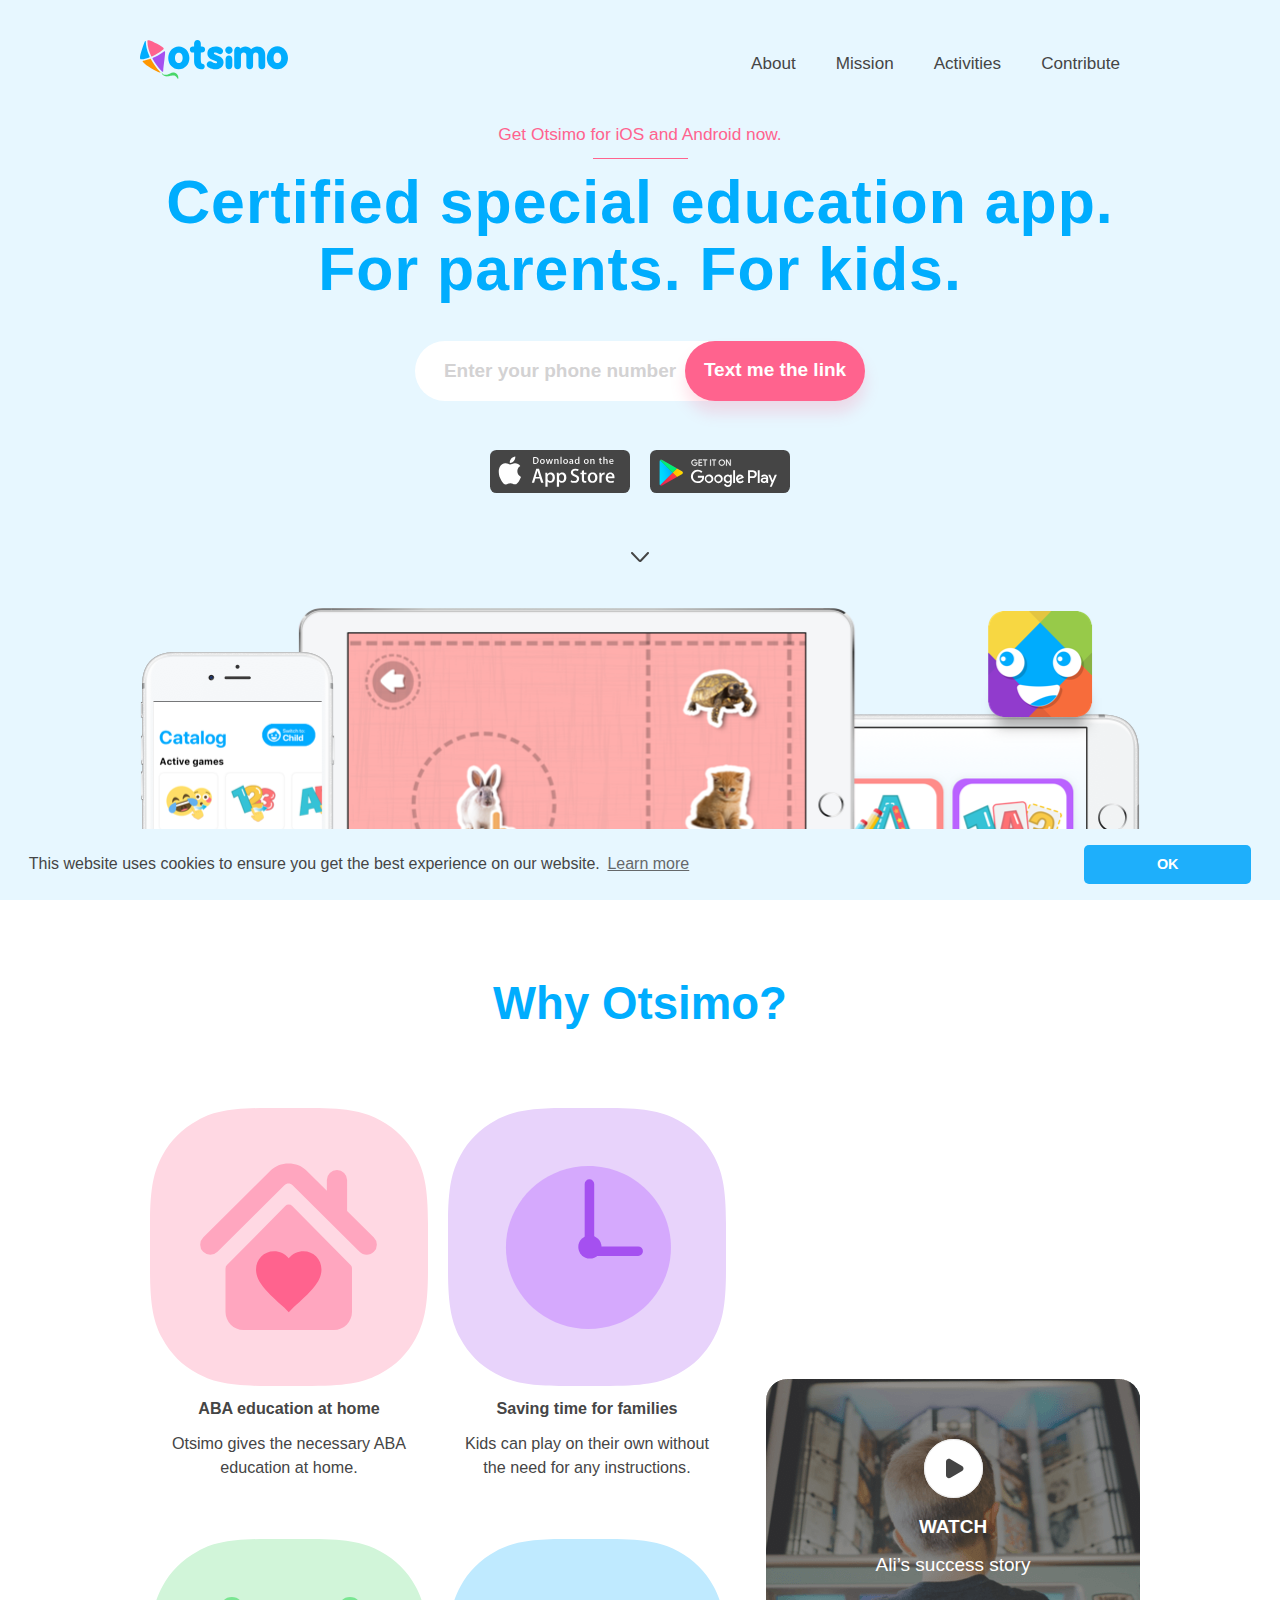
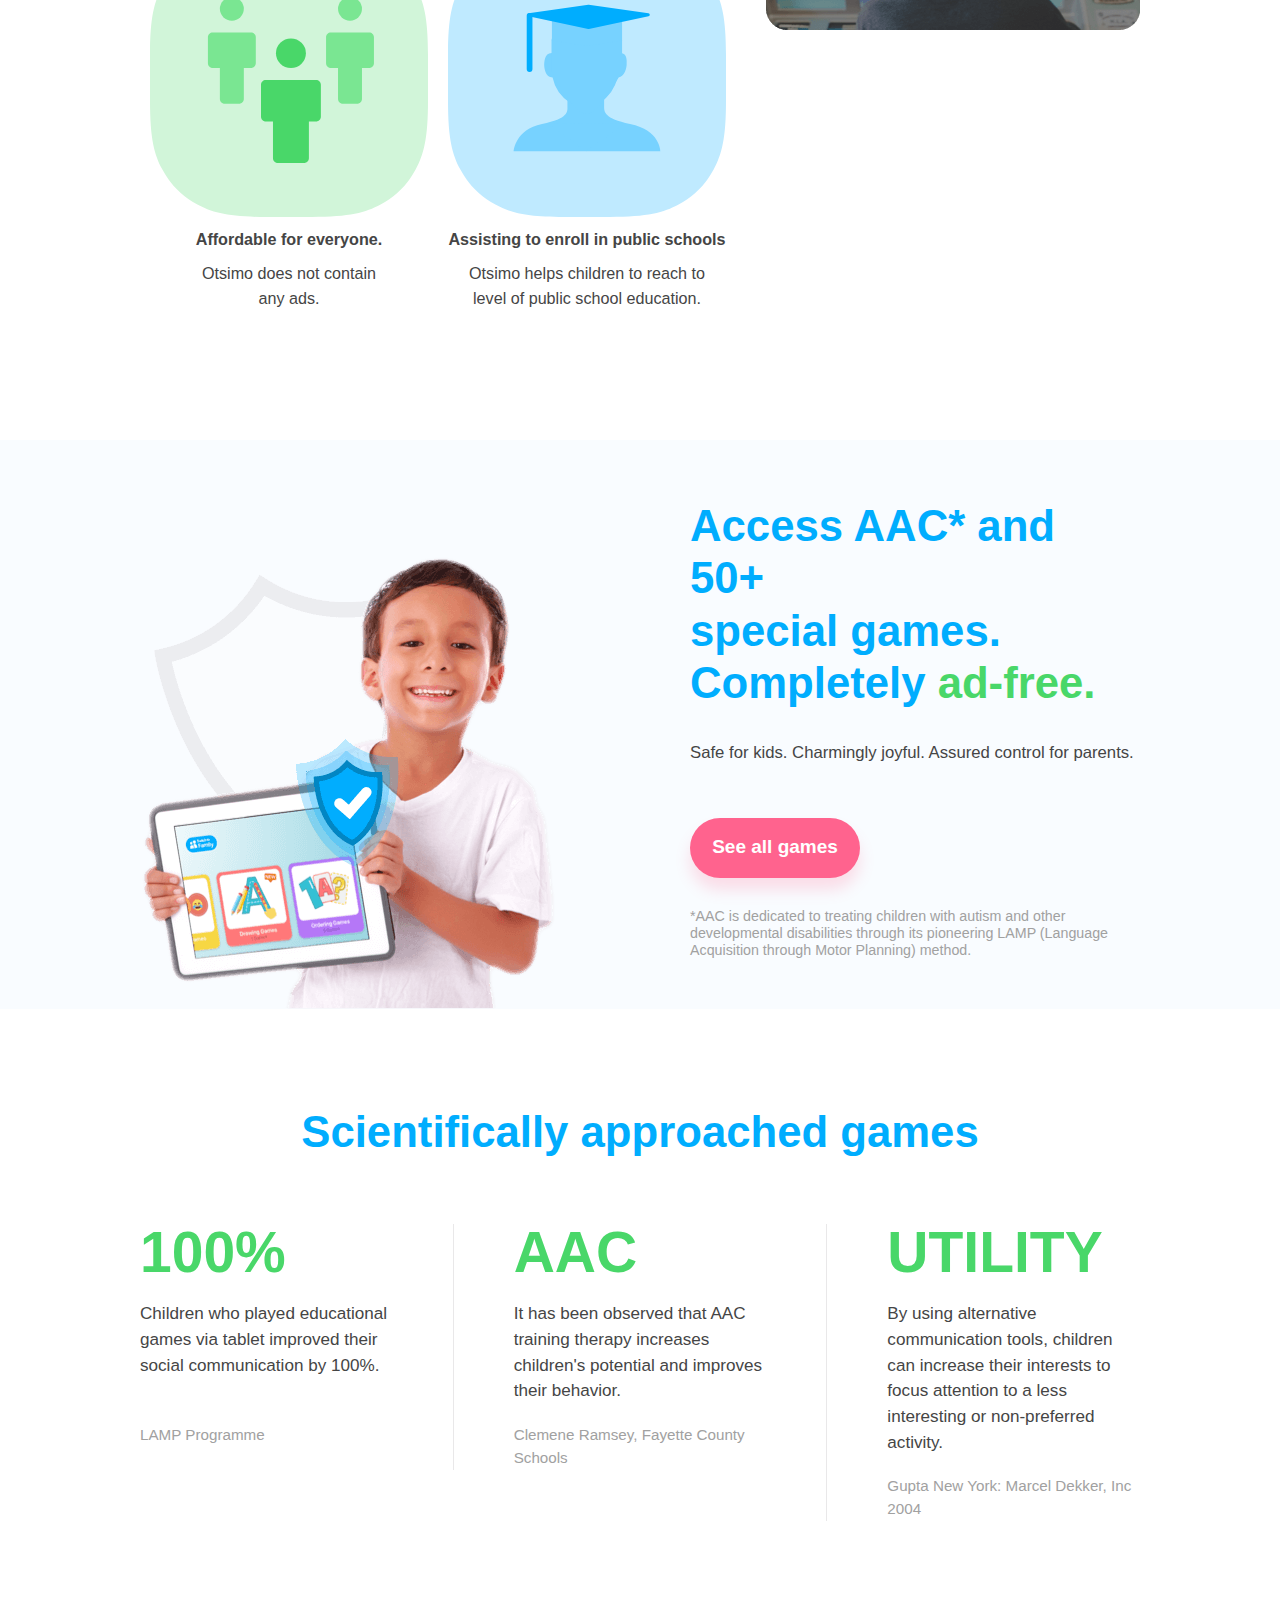
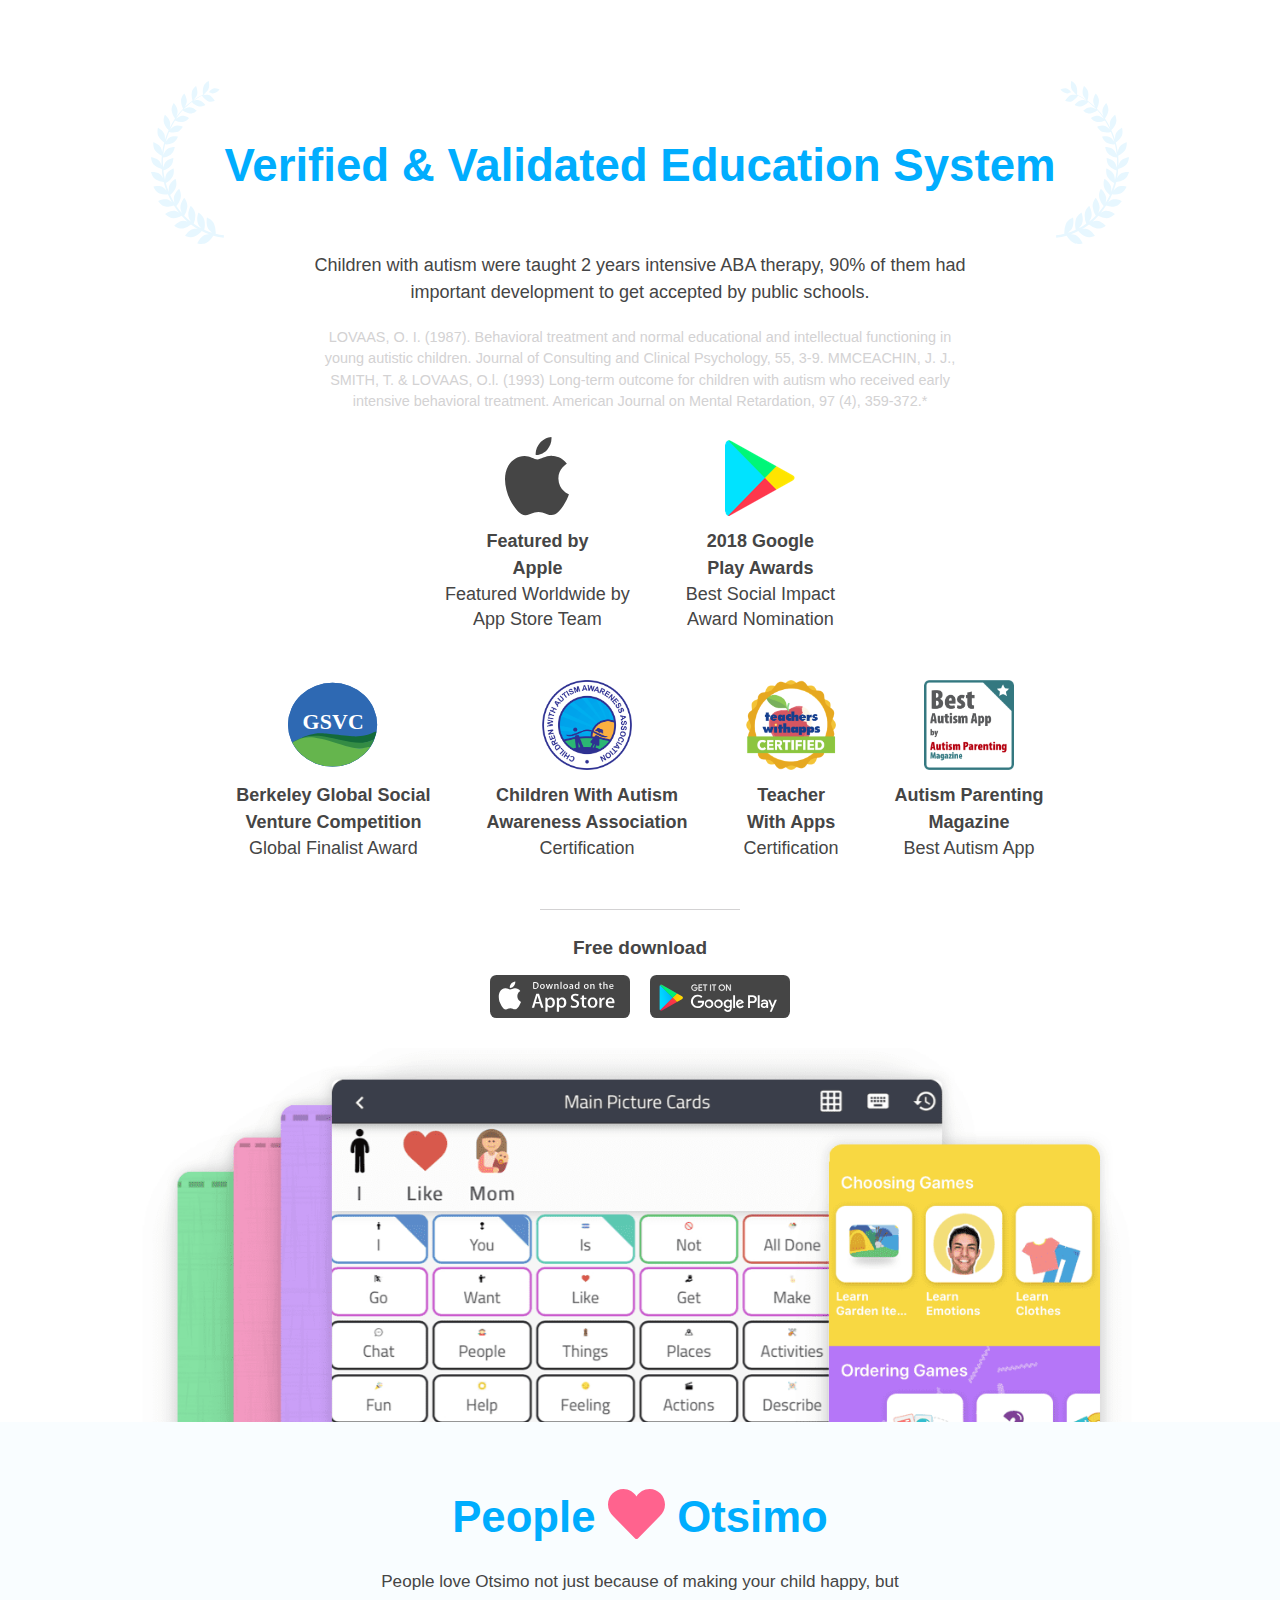
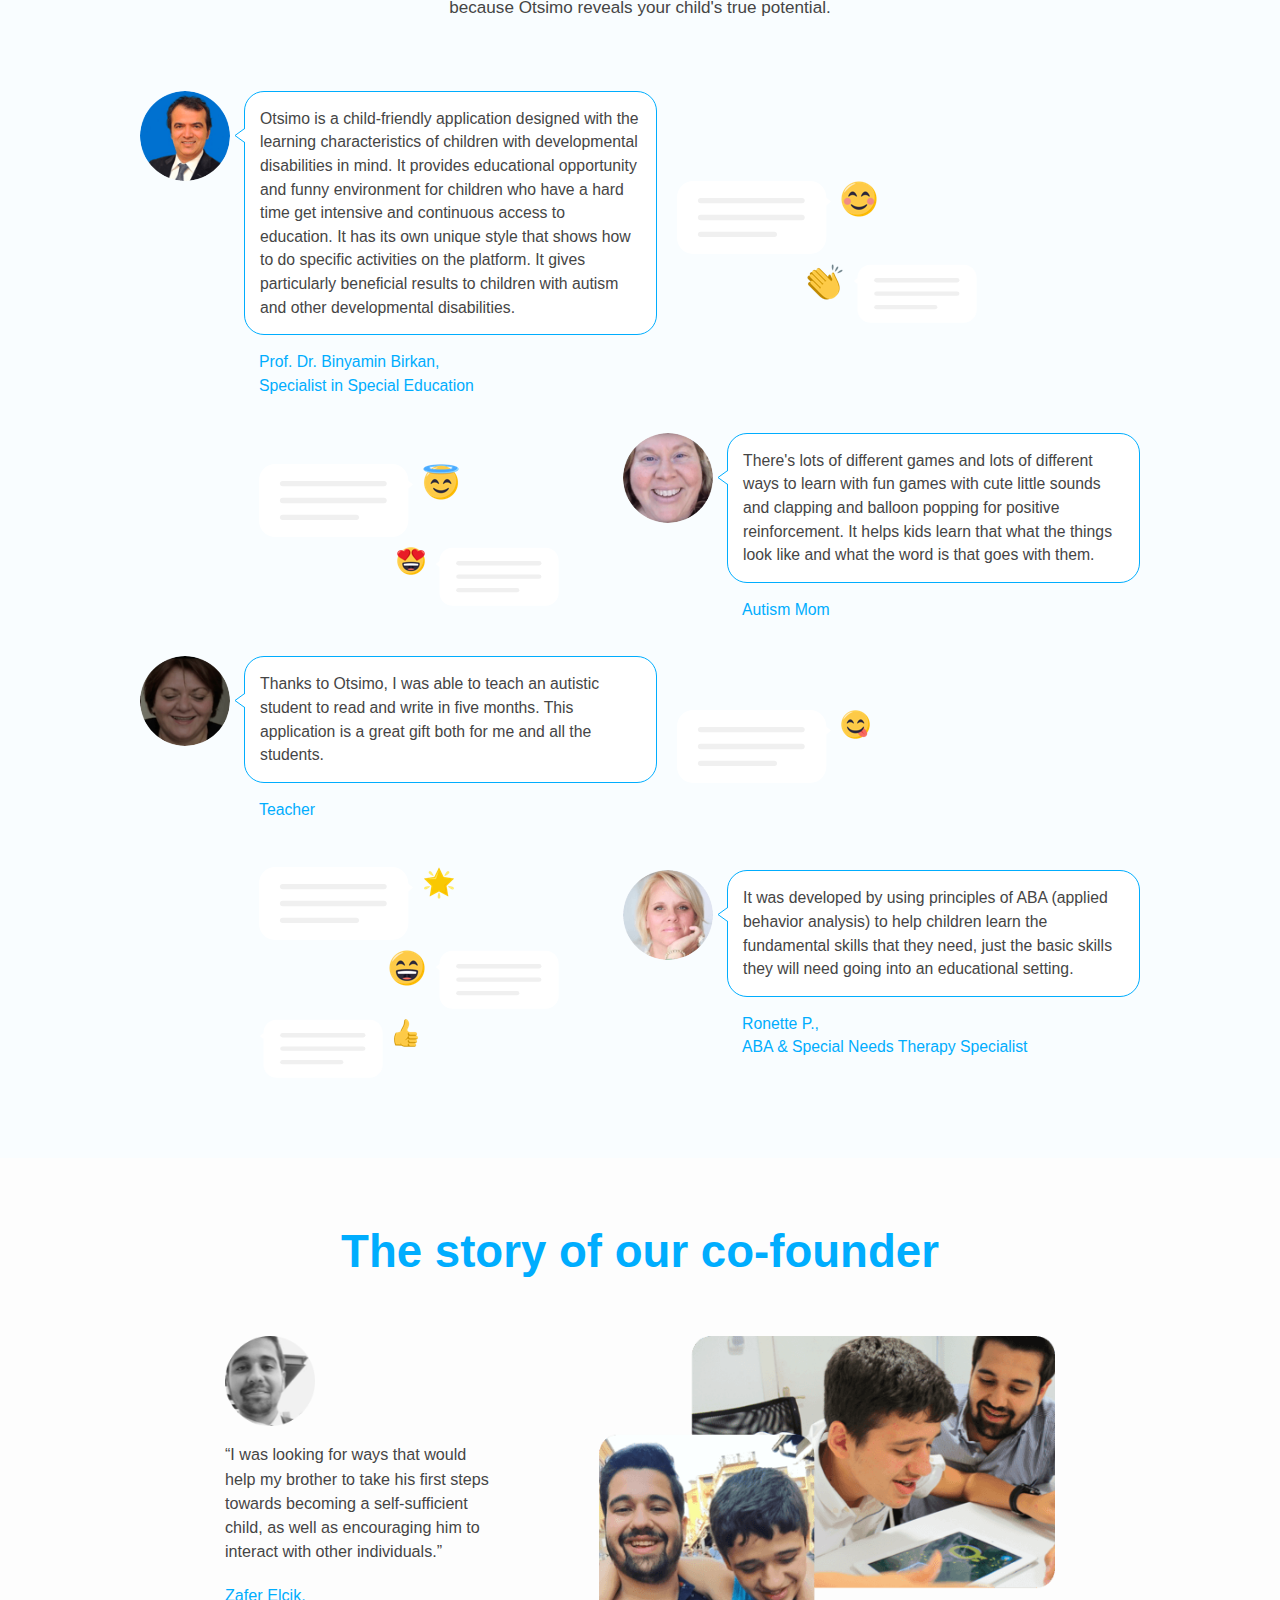
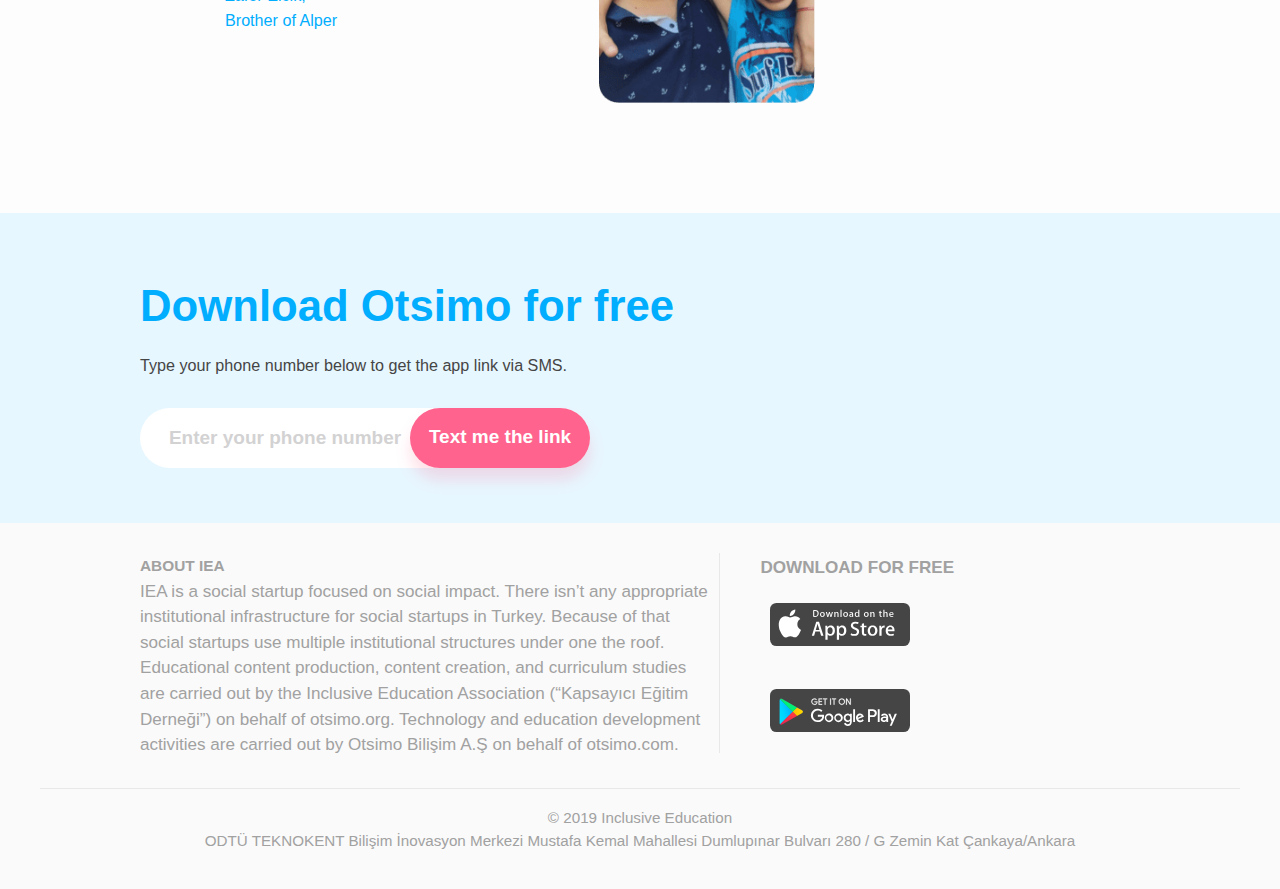
==== index.html @ ecb210d3 "change download links" ====
<!DOCTYPE html>
<!-- saved from url=(0022)https://otsimo.com/en/ -->
<html class="gr__otsimo_com" lang="en" data-react-helmet="lang"><head><meta http-equiv="Content-Type" content="text/html; charset=UTF-8"><meta http-equiv="x-ua-compatible" content="ie=edge"><meta name="viewport" content="width=device-width, initial-scale=1, shrink-to-fit=no"><meta name="generator" content="Gatsby 2.0.76"><title>Otsimo | Special Education for Special Children | Autism, Down Syndrome …</title><link rel="sitemap" type="application/xml" href="https://otsimo.com/sitemap.xml"><script async="" src="./index_files/gtm.js"></script><script async="" src="./index_files/js"></script><script type="text/javascript">window.dataLayer = window.dataLayer || [];
function gtag(){dataLayer.push(arguments);}
gtag('js', new Date());
gtag('config', 'UA-66421320-1', {'optimize_id': 'GTM-T4PM537'});</script><script>(function(w,d,s,l,i){w[l]=w[l]||[];w[l].push({'gtm.start':
new Date().getTime(),event:'gtm.js'});var f=d.getElementsByTagName(s)[0],
j=d.createElement(s),dl=l!='dataLayer'?'&l='+l:'';j.async=true;j.src=
'https://www.googletagmanager.com/gtm.js?id='+i+dl;f.parentNode.insertBefore(j,f);
})(window,document,'script','dataLayer', 'GTM-52FF5DT');</script><link as="script" rel="preload" href="./index_files/component---node-modules-gatsby-plugin-offline-app-shell-js-e48c2b9edb2cb3af78b3.js"><link as="script" rel="preload" href="./index_files/app-fd571852e02dc49880f3.js"><link as="script" rel="preload" href="./index_files/webpack-runtime-3aab2c42b3090048e0fe.js"><link as="fetch" rel="preload" href="https://otsimo.com/static/d/520/path---offline-plugin-app-shell-fallback-a-30-c5a-NZuapzHg3X9TaN1iIixfv1W23E.json" crossorigin="use-credentials"><script src="./index_files/f.txt"></script><style id="nprogress-styles">
    #nprogress {
     pointer-events: none;
    }
    #nprogress .bar {
      background: tomato;
      position: fixed;
      z-index: 1031;
      top: 0;
      left: 0;
      width: 100%;
      height: 2px;
    }
    #nprogress .peg {
      display: block;
      position: absolute;
      right: 0px;
      width: 100px;
      height: 100%;
      box-shadow: 0 0 10px tomato, 0 0 5px tomato;
      opacity: 1.0;
      -webkit-transform: rotate(3deg) translate(0px, -4px);
      -ms-transform: rotate(3deg) translate(0px, -4px);
      transform: rotate(3deg) translate(0px, -4px);
    }
    #nprogress .spinner {
      display: block;
      position: fixed;
      z-index: 1031;
      top: 15px;
      right: 15px;
    }
    #nprogress .spinner-icon {
      width: 18px;
      height: 18px;
      box-sizing: border-box;
      border: solid 2px transparent;
      border-top-color: tomato;
      border-left-color: tomato;
      border-radius: 50%;
      -webkit-animation: nprogress-spinner 400ms linear infinite;
      animation: nprogress-spinner 400ms linear infinite;
    }
    .nprogress-custom-parent {
      overflow: hidden;
      position: relative;
    }
    .nprogress-custom-parent #nprogress .spinner,
    .nprogress-custom-parent #nprogress .bar {
      position: absolute;
    }
    @-webkit-keyframes nprogress-spinner {
      0% {
        -webkit-transform: rotate(0deg);
      }
      100% {
        -webkit-transform: rotate(360deg);
      }
    }
    @keyframes nprogress-spinner {
      0% {
        transform: rotate(0deg);
      }
      100% {
        transform: rotate(360deg);
      }
    }
</style><script charset="utf-8" src="./index_files/pages-manifest-ad63eb105ff0d0a9c4d3.js"></script><script charset="utf-8" src="./index_files/0-706af504fe66ef53efb0.js"></script><script charset="utf-8" src="./index_files/2-79fb68363efd9c1b68ff.js"></script><script charset="utf-8" src="./index_files/3-849cf484fbbb86f5fdde.js"></script><link rel="stylesheet" type="text/css" href="./index_files/1.b5790b30d649d646cce5.css"><script charset="utf-8" src="./index_files/1-b44b96f6737fc3ffb1eb.js"></script><link rel="stylesheet" type="text/css" href="./index_files/component---src-pages-en-index-js.d480844dc3ee32cf1ada.css"><script charset="utf-8" src="./index_files/component---src-pages-en-index-js-d60f40585fed2f86587a.js"></script><style data-jss="" data-meta="t, Unthemed, Static">
.c011 {
  background-color: rgba(231, 247, 255, 0.25);
}
.c012 {
  width: 100%;
  margin: auto;
  display: flex;
  max-width: 1200px;
  flex-direction: column;
}
.c013 {
  margin: 48px 0px;
  display: flex;
  flex-direction: column;
}
.c014 {
  text-align: center;
}
.c014 h2 {
  color: #00adfe;
  font-size: 2.4em;
}
.c014 p {
  font-size: 0.9em;
  margin-top: 16px;
}
.c015 {
  padding-top: 13px;
  -webkit-overflow-scrolling: touch;
}
.c016 {
  display: flex;
  flex-direction: row;
  justify-content: space-evenly;
}
.c017 {
  margin: 35px;
  display: flex;
  max-width: 500px;
  flex-direction: column;
  justify-content: space-between;
}
.c017 Link {
  display: flex;
  flex-direction: column;
}
.c017 h2 {
  font-size: 2rem;
  text-align: start;
  margin-top: 16px;
}
.c018 {
  width: auto;
  height: 215px;
  border-radius: 24px;
}
.c018 img {
  object-fit: cover;
  border-radius: 24px;
}
@media (max-width:1024px) {
  .c014 p {
    margin-top: 12px;
  }
  .c015 {
    width: 100%;
    max-width: none;
    overflow-x: scroll;
    padding-top: 48px;
  }
  .c016 {
    width: 120vw;
    max-width: none;
    padding-top: 0px;
  }
  .c017 {
    width: 30vw;
    margin: unset;
  }
  .c017 h2 {
    font-size: 1.5rem;
  }
  .c018 {
    width: auto;
    height: 188px;
    border-radius: 24px;
  }
  .c018 img {
    object-fit: cover;
    border-radius: 24px;
  }
}
@media (max-width:1000px) {
  .c014 h2 {
    font-size: 1.6em;
  }
}
@media (max-width:500px) {
  .c014 h2 {
    font-size: 1.6em;
  }
  .c014 p {
    margin-top: 13px;
  }
  .c015 {
    width: 100%;
    max-width: none;
    overflow-x: scroll;
    padding-top: 40px;
  }
  .c016 {
    width: 240vw;
    max-width: none;
    padding-top: 0px;
    padding-left: 16px;
    padding-right: 16px;
  }
  .c017 {
    width: 100vw;
    float: left;
    margin: 8px;
  }
  .c017 h2 {
    font-size: 1.5rem;
  }
  .c018 {
    width: auto;
    height: 188px;
    border-radius: 24px;
  }
  .c018 img {
    object-fit: cover;
    border-radius: 24px;
  }
}
</style><link rel="canonical" href="https://otsimo.com/en/" data-react-helmet="true"><link rel="alternate" href="https://otsimo.com/en/" hreflang="en" data-react-helmet="true"><link rel="alternate" href="https://otsimo.com/tr/" hreflang="tr" data-react-helmet="true"><link rel="manifest" href="https://otsimo.com/manifest.json" data-react-helmet="true"><link rel="icon" type="image/png" sizes="32x32" href="https://otsimo.com/favicon-32x32.png" data-react-helmet="true"><link rel="icon" type="image/png" sizes="32x32" href="https://otsimo.com/favicon-32x32.png" data-react-helmet="true"><link rel="icon" type="image/png" sizes="192x192" href="https://otsimo.com/android-chrome-192x192.png" data-react-helmet="true"><link rel="apple-touch-icon" sizes="180x180" href="https://otsimo.com/apple-touch-icon.png" data-react-helmet="true"><link rel="mask-icon" href="https://otsimo.com/safari-pinned-tab.svg" color="#00ADFE" data-react-helmet="true"><link rel="stylesheet" type="text/css" href="./index_files/cookieconsent.min.css" data-react-helmet="true"><meta name="description" content="Otsimo is a special education application for children with autism, down syndrome and other developmental disabilities" data-react-helmet="true"><meta property="og:locale" content="en_US" data-react-helmet="true"><meta property="og:type" content="website" data-react-helmet="true"><meta property="og:title" content="Otsimo | Special Education for Special Children | Autism, Down Syndrome …" data-react-helmet="true"><meta property="og:description" content="Otsimo is a special education application for children with autism, down syndrome and other developmental disabilities" data-react-helmet="true"><meta property="og:url" content="https://otsimo.com/en/" data-react-helmet="true"><meta property="og:site_name" content="Otsimo" data-react-helmet="true"><meta name="twitter:card" content="summary" data-react-helmet="true"><meta name="twitter:description" content="Otsimo is a special education application for children with autism, down syndrome and other developmental disabilities" data-react-helmet="true"><meta name="twitter:title" content="Otsimo | Special Education for Special Children | Autism, Down Syndrome …" data-react-helmet="true"><meta name="twitter:site" content="@Otsimo" data-react-helmet="true"><meta name="twitter:creator" content="@Otsimo" data-react-helmet="true"><meta name="theme-color" content="#E7F7FF" data-react-helmet="true"><meta name="mobile-web-app-capable" content="yes" data-react-helmet="true"><meta property="fb:app_id" content="1052187471472479" data-react-helmet="true"><meta name="msapplication-TileImage" content="/mstile-150x150.png" data-react-helmet="true"><script type="application/ld+json" data-react-helmet="true">{"@context":"https://schema.org","@type":"Organization","url":"https://otsimo.com/","sameAs":["https://facebook.com/Otsimo","https://twitter.com/Otsimo","https://www.instagram.com/otsimoapp/","https://facebook.com/OtsimoTR","https://twitter.com/Otsimo","https://www.instagram.com/otsimotr/","https://youtube.com/c/Otsimo","https://www.linkedin.com/company/otsimo/"],"@id":"https://otsimo.com/#organization","name":"Otsimo","logo":"https://imgs.otsimo.com/mail/otsimologo.png"}</script><script src="./index_files/cookieconsent.min.js" data-react-helmet="true"></script><script type="text/javascript" data-react-helmet="true">window.addEventListener("load",function(){window.cookieconsent.initialise({"palette":{"popup":{"background":"#e7f7ff","text":"#454545"},"button":{"background":"#1eaffb","text":"#ffffff"}},"theme":"classic","content":{"dismiss":"OK","href":"https://otsimo.com/en/legal/privacy/"},"law":{"regionalLaw":false}})});</script><link rel="prefetch" href="https://otsimo.com/static/d/296/path---en-games-8-c-4-def-H5u5tACDQu661TKLgdfq9GyWkU.json"><link rel="prefetch" href="./index_files/component---src-pages-en-games-index-js.3450ac8d5358ede0b039.css"><link rel="prefetch" href="./index_files/component---src-pages-en-games-index-js-1ccdbc58fd71269f6cc1.js"><link rel="prefetch" href="https://otsimo.com/static/d/170/path---en-blog-10-b-86f-HiC92eq7mITDt7JKMMVmt9yksU.json"><link rel="prefetch" href="https://otsimo.com/component---src-templates-blog-blog-js.78cfcb9483892b98ad3d.css"><link rel="prefetch" href="https://otsimo.com/component---src-templates-blog-blog-js-143fab1b88647b690c8b.js"><link rel="prefetch" href="https://otsimo.com/static/d/35/path---en-redirect-ios-474-096-NZuapzHg3X9TaN1iIixfv1W23E.json"><link rel="prefetch" href="https://otsimo.com/component---src-pages-en-redirect-ios-js-9aca6a186913bcf4ea60.js"><link rel="prefetch" href="https://otsimo.com/static/d/394/path---en-about-us-77-c-780-XeXYqU1zR7Sc19STMIFsKXXYM0.json"><link rel="prefetch" href="./index_files/component---src-pages-en-about-us-index-js.d653af7684117c3d72f9.css"><link rel="prefetch" href="./index_files/component---src-pages-en-about-us-index-js-6ec1cfde56b03ce0ddb1.js"><link rel="prefetch" href="https://otsimo.com/static/d/760/path---en-premium-36-c-bd4-NZuapzHg3X9TaN1iIixfv1W23E.json"><link rel="prefetch" href="./index_files/component---src-pages-en-premium-index-js-283b5adfd294d9508b84.js"><link rel="prefetch" href="https://otsimo.com/static/d/886/path---en-school-6-a-2-edb-NZuapzHg3X9TaN1iIixfv1W23E.json"><link rel="prefetch" href="./index_files/component---src-pages-en-school-index-tsx.d653af7684117c3d72f9.css"><link rel="prefetch" href="./index_files/component---src-pages-en-school-index-tsx-81ea1164589c31d240f2.js"><link rel="prefetch" href="https://otsimo.com/static/d/689/path---en-310-dec-OY2GVxvCbJd17jFaLFtvcEk7OE.json"><link rel="prefetch" href="./index_files/component---src-pages-en-index-js.d480844dc3ee32cf1ada.css"><link rel="prefetch" href="./index_files/component---src-pages-en-index-js-d60f40585fed2f86587a.js"><link rel="prefetch" href="https://otsimo.com/static/d/472/path---en-redirect-android-3-ec-bc5-NZuapzHg3X9TaN1iIixfv1W23E.json"><link rel="prefetch" href="./index_files/component---src-pages-en-redirect-android-js-b60f495615e16f611bec.js"><style type="text/css">
:root #header + #content > #left > #rlblock_left
{ display: none !important; }</style><style></style><link rel="stylesheet" type="text/css" href="./index_files/7.70c89d2c772a0ea1ea62.css"><script charset="utf-8" src="./index_files/7-df174cd744e397960015.js"></script><script charset="utf-8" src="./index_files/component---src-pages-en-premium-index-js-283b5adfd294d9508b84.js"></script><link rel="prefetch" href="https://otsimo.com/static/d/533/path---en-must-read-books-special-education-teachers-0-cd-9cb-69FzED6379hzYEgO2GMxtWKcEis.json"><link rel="prefetch" href="./index_files/component---src-templates-blog-post-js.c7de97adc73c7f1a895d.css"><link rel="prefetch" href="./index_files/component---src-templates-blog-post-js-91e43ac8afd510355cea.js"><link rel="prefetch" href="https://otsimo.com/static/d/442/path---en-teaching-tips-special-education-classrooms-2-e-9-507-iv6jy0PfFjOKdWqEw3uAcqvA8.json"><link rel="prefetch" href="./index_files/component---src-templates-blog-post-js.c7de97adc73c7f1a895d.css"><link rel="prefetch" href="./index_files/component---src-templates-blog-post-js-91e43ac8afd510355cea.js"><link rel="prefetch" href="https://otsimo.com/static/d/33/path---en-screening-down-syndrome-329-ce5-7ikjPTgXK4ZdrrERZAGNQlBQZxQ.json"><link rel="prefetch" href="./index_files/component---src-templates-blog-post-js.c7de97adc73c7f1a895d.css"><link rel="prefetch" href="./index_files/component---src-templates-blog-post-js-91e43ac8afd510355cea.js"><script charset="utf-8" src="./index_files/4-e64d51173c76759e9aaa.js"></script><link rel="stylesheet" type="text/css" href="./index_files/component---src-templates-blog-post-js.c7de97adc73c7f1a895d.css"><script charset="utf-8" src="./index_files/component---src-templates-blog-post-js-91e43ac8afd510355cea.js"></script><link rel="stylesheet" type="text/css" href="./index_files/component---src-pages-en-about-us-index-js.d653af7684117c3d72f9.css"><script charset="utf-8" src="./index_files/component---src-pages-en-about-us-index-js-6ec1cfde56b03ce0ddb1.js"></script><link rel="prefetch" href="https://otsimo.com/static/d/787/path---en-legal-privacy-0-c-8-916-XB7thyriB6sywHF8mXj75F1oA.json"><link rel="prefetch" href="./index_files/component---src-templates-legal-legal-js.e34123da9abb58119672.css"><link rel="prefetch" href="./index_files/component---src-templates-legal-legal-js-46f07f06bda999b00eb9.js"><link rel="stylesheet" type="text/css" href="./index_files/component---src-templates-legal-legal-js.e34123da9abb58119672.css"><script charset="utf-8" src="./index_files/component---src-templates-legal-legal-js-46f07f06bda999b00eb9.js"></script><link rel="stylesheet" type="text/css" href="./index_files/5.07da3cfa2df9166f0aa4.css"><script charset="utf-8" src="./index_files/5-6f45ca56fbb1724eeae7.js"></script><script charset="utf-8" src="./index_files/component---src-pages-en-redirect-android-js-b60f495615e16f611bec.js"></script><link rel="stylesheet" type="text/css" href="./index_files/6.a7d9edc22c8626d2c1e7.css"><script charset="utf-8" src="./index_files/6-1707f01102ca060d58d7.js"></script><link rel="stylesheet" type="text/css" href="./index_files/component---src-pages-en-games-index-js.3450ac8d5358ede0b039.css"><script charset="utf-8" src="./index_files/component---src-pages-en-games-index-js-1ccdbc58fd71269f6cc1.js"></script><link rel="stylesheet" type="text/css" href="./index_files/component---src-pages-en-school-index-tsx.d653af7684117c3d72f9.css"><script charset="utf-8" src="./index_files/component---src-pages-en-school-index-tsx-81ea1164589c31d240f2.js"></script></head><body data-gr-c-s-loaded="true"><div role="dialog" aria-live="polite" aria-label="cookieconsent" aria-describedby="cookieconsent:desc" class="cc-window cc-banner cc-type-info cc-theme-classic cc-bottom cc-color-override--1848179019 cc-invisible" style="display: none;"><!--googleoff: all--><span id="cookieconsent:desc" class="cc-message">This website uses cookies to ensure you get the best experience on our website. <a aria-label="learn more about cookies" role="button" tabindex="0" class="cc-link" href="https://otsimo.com/en/legal/privacy/" rel="noopener noreferrer nofollow" target="_blank">Learn more</a></span><div class="cc-compliance"><a aria-label="dismiss cookie message" role="button" tabindex="0" class="cc-btn cc-dismiss">OK</a></div><!--googleon: all--></div><noscript><iframe
  src="https://www.googletagmanager.com/ns.html?id=GTM-52FF5DT"
  height="0"
  width="0"
  style="display: none; visibility: hidden"
></iframe></noscript><script type="text/javascript">/* <![CDATA[ */
var google_conversion_id = 871939585;
var google_custom_params = window.google_tag_params;
var google_remarketing_only = true;
/* ]]> */</script><script type="text/javascript" src="./index_files/f(1).txt"></script><noscript><div style="display:inline;">
    <img height="1" width="1" style="border-style:none;" alt="" src="//googleads.g.doubleclick.net/pagead/viewthroughconversion/871939585/?guid=ON&amp;script=0"/>
    </div></noscript><div id="___gatsby"><div style="outline:none" tabindex="-1" role="group"><div><div id="homePage"><div><div class="Landing" id="homeLanding"><div class="LandingCarrier"><div class="LandingInner">
        <div class="header" id="header">
            <a aria-current="page" id="logo" class="" href="https://otsimo.com/en/">
                <img class="logoImage" width="148" height="39" alt="logo" src="./index_files/logo-a2019223ff88822d780208d8709b0a50.svg">
            </a>
            <div class="menuButton">
                <img width="12" height="10" alt="menu" src="[data-uri]"> 
                <strong>MENU</strong>
            </div>
            <div class="menuCarrier">
                <div class="menu">
                    <img alt="close" src="[data-uri]">
                    <a href="./about" data-url=/about>
                        <li>About</li>
                    </a>
                    <a href="./mission" data-url=/mission>
                        <li>Mission</li>
                    </a>
                    <a href="./activities" data-url=/activities>
                        <li>Activities</li>
                    </a>
                    <a href="./donation" data-url=/donation>
                        <li>Contribute</li>
                    </a>
                </div>
                <div class="menuExtra">

                </div>
            </div>
        </div>
        <div>
            <div class="subText">Get Otsimo for iOS and Android now.</div><div class="purpleHr"></div><h1>Certified special education app.<br>For parents. <br class="mobileBreak">For kids.</h1></div><div class="LandingText"><div class="InputCarrier"><div style="width: 30px;"></div><input type="text" placeholder="Enter your phone number"><a id="textMeButton"><div class="Button"><strong>Text me the link</strong></div></a></div></div><div class="downloadIcons"><a id="appstore" href="./ios"><img alt="app store" src="./index_files/as-5b5866f8e603bcb82b6702eab1678b45.svg"></a><a id="playstore" href="./android"><img alt="google play" src="./index_files/gp-7bb4486708f6e20e8a8da878944112a9.svg"></a></div><div class="downDiv"><img alt="down" class="down" src="[data-uri]"></div><div id="theAppCarrier" class="appCarrier"><div class=" gatsby-image-wrapper" style="position: relative; overflow: hidden;"><div style="width: 100%; padding-bottom: 34.1658%;"></div><img src="data:image/svg+xml,%3csvg xmlns=&#39;http://www.w3.org/2000/svg&#39; width=&#39;400&#39; height=&#39;137&#39; viewBox=&#39;0 0 400 137&#39; version=&#39;1&#39;%3e%3cpath d=&#39;M68 2l-2 2 3-1a3131 3131 0 0 1-1-1m289 0l-6 1c-10 0-11 1-10 9l-1 6v23l3 5c2 1-7 1-27 1h-30V27l-1-20a3462 3462 0 0 0 1 125v-5h52a583 583 0 0 0-3-2h-48l-1-3v-4h15c16 0 16 0 19-3l2-2V92c-1-26 1-24-20-24h-16V49h92v36l1 36 1-37V48l-2-1-1-1c3 0 4-3 4-21V6l-2-2c-3-3-4-3-13-3-6 0-10 0-9 1M64 8v10l1-6c0-6 0-7-1-4m19 3l-1 64v62h185V10l-92-1c-83 0-92 0-92 2m261 7c-2 1-1 6 0 8 3 3 10 0 10-5 0-4-7-7-10-3m27 0c1 1 2 3 1 4 0 1-5 2-5 0l1-1v-1c-1-2-2-1-2 0-2 5 5 9 9 6 3-4 0-10-5-10l1 2m-26 0c-2 2-1 5 2 5l3-2-3-4-2 1M38 24l1 1 1-1-1-1-1 1m192 1l-7 3c-2 3-6 13-5 14h6c1-2 3-1 3 1 0 3 3 6 5 4l1-3c0-2 0-2 3-2l4 1c1 1 5 0 6-3v-4l-2-3c0-5-8-9-14-8M98 27c-2 3-2 3 0 4 3 3 7 2 7-2l-1-2-2-1c0-2-2-1-4 1m130 0c-4 1-11 12-8 14h3c1-3 6-1 6 2l1 3 2-1c0-4 0-5 2-4 2 0 4 0 5-2 1-1 2-1 2 1l2 2c1 0 2-4 1-5l-1-4c-2-5-8-8-15-6M1 30c0 2 0 3 1 2v-4c-1-1-1 0-1 2m26-2l2 1 1-1-1-1-2 1m7 0l6 1 5-1-5-1-6 1m42 4l1 1 1-2-1-1-1 2m275 0l1 2c2 4 4 4 8 3l5-2 3-3a83 83 0 0 0-17 0m32 11l2 1 1-1-1-1-2 1M51 47c-2 1-3 5-1 7h19c2-2 1-6-1-7H51m2 2v1l2-1-1-1-1 1M8 51c-1 2 1 4 5 4s4-1 4-2c-1-3-3-4-3-2 0 1-1 2-3 2l-2-1 2-1 2-1c-1-1-4-1-5 1m16-1h-3c-3 0-3 0-3 2s1 2 7 2l6 1c1 2 4 0 4-2s-1-2-5-2l-4-1-1-1-1 1M8 62l6 1 6-1c0-1-2-2-6-2s-6 1-6 2m13 0c0 2 0 2 7 1 8 0 8-2 0-3-4 0-6 1-7 2M1 64c0 1 0 2 1 1v-2c-1-1-1 0-1 1m139 0c-2 2-2 2-4 1-3-3-5-2-5 3 1 3 0 4-2 6-4 5-2 15 3 17h3c-1-1 0-6 1-6v-5c-1-2-2-4-1-5h-2v-1l1-2v-7l2 2 2 2 2-2c2-3 3-3 3 1 1 2 1 2 1-1 0-5-1-6-4-3m88 0c-2 1-2 1-1 4 0 3 0 4-3 7l-4 5-1 4c-3 4 4 7 15 8 9 0 13-3 9-10v-7c2-5 1-11-1-11h-14m3 2c-1 0-2 1-2 4s-1 4-3 6c-2 1-3 4-3 5l-2 4c-3 2 4 4 14 5 4 0 5 0 5-2l2-1 1-1-1-2c-2 0-2-4-1-12l1-6h-11m96 4c-2 1-2 5-2 23 0 27-2 25 24 25 18 0 20 0 22-2l3-2V93c0-27 2-25-25-25-19 0-21 0-22 2m-185 1l-1 2h1v-2m144 9c0 8 0 9 1 8l2-2c0-2 0-2 2-1 1 1 3-1 4-3 0-4 2-7 5-7 4 0 4 0 7 11 3 6 4 11 3 12 0 2 0 2-1 1s-1-1-1 2c0 2 0 2-2-2s-2-4-6-4c-3 0-4 0-4 2-1 3-7 3-7 0h-1l-2 5v4h15c19 0 18 1 18-17 0-19 0-19-20-19h-13v10M39 72c-2 1-3 4-1 4l3 3c0 3 2 4 3 2h10v-4c0-4-1-5-3-5l-3 1h-1v-1h-8m29 0c-2 0-3 1-3 4v7l3-2h2c1 3 3 1 3-4l-1-6-4 1m261 1l-1 16c0 18-1 17 22 17 14 0 17 0 18-2 2-2 3-30 1-32l-20-1c-18 0-19 0-20 2M27 74l1 1v-1l-1-1v1m-10 2h-1l-2-1-2 6c1 2 7 1 8 0 2-2 4-2 4-1l1 1 1-2 2-1c1 0 1-2-1-2-2-1-2-1-1 1h-1l-1-1-1-1h-2l-2-1-2 2m27-1v1l2-1-1-1-1 1m98 2l-1 4-1 5c0 4 0 4-2 4h-2l1 1 1 3 1 4 1-2v-4l1-5c1-5 3-7 3-2 0 2 1 3 4 4 4 1 4 1 4 5l1 5v-5c0-5-2-7-6-7-1 0-2-2-2-5-1-7-3-10-3-5m129 1c0 2 3 7 5 6l-1-2c-2-1-2-3-2-4 1-4-1-4-2 0m9 1c0 3 0 3 1 1v-4c-1-1-1-1-1 3m-150-1v3c1 1 1 1 1-1 0-3 0-4-1-2m221 0h2c1-1 0-1-1-1s-2 0-1 1m-7 1h4c1-1 0-1-2-1s-3 0-2 1m11 6c0 6-1 5-3-1-2-5-6-4-8 2l-1 5v-4l-1-6c0-2 0-2-1 0h-1c0-3-1-2-6 0s-5 2-4 5c1 2 2 3 3 2 1 0 2 1 4 7l2 6h3l4-2 11-2c1 0 2-1 2-3l3-3c4 0 6-6 1-9h-5c-3 2-3 2-3-1v4m29-4c-2 4 2 10 5 9 1-1 0-1-1-2-3-1-4-5-2-8v-1l-2 2m8-2l1 4c2 3 2 3 2 1l-1-4-2-1m-54 5h1v-2l-1 2m-39 1c-1 4-1 5 1 5s2-2 1-5c-1-2-1-2-2 0m61 1l-2 1c-2-1-2-1-2 1s0 2 1 1l2-1c2-1 4-3 2-3l-1 1m-228 2l1 1v-3l-1 2M8 92l4 1c5-1 5-2 0-3-3 0-4 1-4 2m26 0l5 1c5 0 5-2-1-2l-4 1m27-1c-2 1 0 2 4 2l4-1c0-2-5-2-8-1m286 2c-3 3-2 4 2 4l5-1 1-1-2-2-3-1c0-1-1-1-3 1m-60 0l-1 1h1l1-1h-1M8 95l5 1 4-1-4-1-5 1m26 0l7 1 6-1-6-1-7 1m26 0l6 1c3 0 5 0 4-1H60m80 4l1 3h5c4 0 4 0 1-1l-6-2h-1M8 103c0 2 0 2 6 2 4 0 6-1 6-2l-6-1H9c-1-1-1-1-1 1m13 0l2 2c3-1 4-3 1-3-2-1-3 0-3 1m17-1c-3 1-1 3 4 3 3 0 5-1 5-2s-6-2-9-1m-11 1l4 2c3 0 5-1 5-2l-4-1-5 1m209 3c-2 2-2 2-4 1-2-3-4-2-5 2l-2 7c-4 6-3 14 2 16 6 3 16 0 13-3v-6l-2-7-1-3v4l-1 7 1 4 2 2c0 1-4 2-6 1h-1l-1 1c-1 0-1-5 1-6v-4c-1-2-2-4-1-5l-1-1-1-2-1-4c0-4 2-4 4-1 2 2 2 2 3 0l2-2 1-1 1 4v2c1-1 1-7-1-8l-2 2M8 122l1 15h61v-29H8v14m3-10c-2 1-1 20 0 21 2 2 20 1 22 0l1-12v-9l-12-1-11 1m28 2l-2 1h7c0-1-2-2-5-1m6 0l2 1 4 1 2-1-4-1h-4m-23 2l-1 3c0 2 0 3-3 2l-3 1-1 4c-4 3-1 5 5 5 3 0 3 0 2-1v-2c2-1 3 0 3 2h5v-14h-7m14 3l2 1h1l-1-1h-2m9 0c-1 1-1 1 1 1l2-1h-3m181 1v2c1 1 1 1 1-1 0-3 0-4-1-1m-201 6c-1 1-1 1 1 1l2-1v-1c-1-1-3-1-3 1m203 4v1l1-1v-2l-1 2&#39; fill=&#39;lightgray&#39; fill-rule=&#39;evenodd&#39;/%3e%3c/svg%3e" alt="" style="position: absolute; top: 0px; left: 0px; width: 100%; height: 100%; object-fit: cover; object-position: center center; opacity: 0; transition: opacity 0.5s ease 0.5s;">
    <picture><source srcset="./index_files/app.png 310w,
./index_files/app.png 620w,
./index_files/app.png 1001w" sizes="(max-width: 1001px) 100vw, 1001px"><img alt="Otsimo App Image" src="./index_files/app.png" style="position: absolute; top: 0px; left: 0px; width: 100%; height: 100%; object-fit: cover; object-position: center center; opacity: 1; transition: opacity 0.5s ease 0s;"></picture><noscript><picture><source type='image/webp' srcSet="./index_files/app.webp 310w,
./index_files/app.webp 620w,
./index_files/app.webp 1001w" sizes="(max-width: 1001px) 100vw, 1001px" /><source srcSet="./index_files/app.png 310w,
./index_files/app.png 620w,
./index_files/app.png 1001w" sizes="(max-width: 1001px) 100vw, 1001px" /><img src="./index_files/app.png" alt="Otsimo App Image" style="position:absolute;top:0;left:0;transition:opacity 0.5s;transition-delay:0.5s;opacity:1;width:100%;height:100%;object-fit:cover;object-position:center"/></picture></noscript></div></div></div></div></div><div class="press"><div class="en"><div class="pressCarrier"><a id="bbc" href="https://bbc.com/news/av/stories-47001068/how-brotherly-love-led-to-an-app-to-help-thousands-of-autistic-children" target="_blank" rel="noopener"><img alt="bbc" src="./index_files/bbclogo-6d7bd16e4a1efbfb5590043e775972b6.png"></a><a id="forbes" href="https://imgs.otsimo.com/website/forbes-en.pdf" target="_blank" rel="noopener"><img alt="forbes" src="./index_files/forbes-2487068f282a3db7fe76c8787a861ea6.png"></a><a id="parents" href="https://www.parents.com/digital-editions/?Otsimo-July-2018" rel="noopener"><img alt="parents" src="./index_files/parents-9bfa4638d695d3afb0715e34b51145b5.png"></a><a id="mighty" href="https://themighty.com/2018/03/education-app-children-with-autism/" target="_blank" rel="noopener"><img alt="mighty" src="./index_files/mighty-8a1f8ca03ab12b43113c08c4f57c40be.png"></a><a id="autismspeaks" href="https://www.autismspeaks.org/technology-and-autism" target="_blank" rel="noopener"><img alt="autismspeaks" src="./index_files/autism-speaks-851972ea82940e90fb24bc607e1aba33.png"></a><a id="upworthy" href="https://www.upworthy.com/a-huge-shift-is-happening-in-how-society-perceives-autistic-people-but-it-s-just-a-start" target="_blank" rel="noopener"><img alt="upworthy" src="./index_files/up-worthy-3a1b077b04f473a1e376c11d997fb5f4.png"></a><a id="autismparenting" href="https://imgs.otsimo.com/website/AutismParentingOtsimo.pdf" target="_blank" rel="noopener"><img alt="autismparenting" src="./index_files/autism-parenting-84930175bdae0975f2e28a004cf16d58.png"></a><a id="cosmopolitan" href="http://imgs.otsimo.com/website/cosmopolitan.pdf" target="_blank" rel="noopener"><img alt="cosmopolitan" src="./index_files/cosmopolitan-f4f86abf83a9ef83162c07d8fb79456a.png"></a></div></div></div></div><div class="ourAim"><div class="shadowBg" style="display: none;"><div class="shadowInner"></div></div><div class="ourAimCarrier"><div class="ourAimInner"><h2>Why Otsimo?</h2><div class="ourAimInnerRow"><div class="ourAimInnerRowLeft"><div class="grid"><img alt="icon1" src="./index_files/aba-8223b04d3075f8acc428b29de8b24f90.svg"><h3>ABA education at home</h3><p>Otsimo gives the necessary ABA<br>education at home.</p></div><div class="grid"><img alt="icon2" src="[data-uri]"><h3>Saving time for families</h3><p>Kids can play on their own without<br> the need for any instructions.</p></div><div class="grid"><img alt="icon3" src="./index_files/affordable-396a50a8bfc6424d4758a634b0f7dbdf.svg"><h3>Affordable for everyone.</h3><p>Otsimo does not contain<br> any ads.</p></div><div class="grid"><img alt="icon4" src="./index_files/school-e6f61ad8ef0ddb88404066552f0ea60d.svg"><h3>Assisting to enroll in public schools</h3><p>Otsimo helps children to reach to <br> level of public school education.</p></div></div><div class="ourAimInnerRowRight"><div style="cursor: pointer;"><img alt="ouraim" src="./index_files/our-aim-1f1a4d47093fd0cbf4ae6e5cd629dcb8.png"><div class="over"><img alt="play" src="./index_files/play-36d50de51d4cc4e24dc5d44637707953.svg"><strong>WATCH</strong><p>Ali’s success story</p></div></div></div></div></div></div></div><div class="AllGames" id="homeAllGames"><div class="AllGamesCarrier"><div class="AllGamesInner"><div class="AllGamesRight"><h2>Access AAC* and 50+ <br>special games.<br>Completely <span>ad-free.</span></h2><p>Safe for kids. Charmingly joyful. Assured control for parents.</p><a id="allGamesButton" href="https://otsimo.com/en/games/"><div class="AllGamesButton"><strong>See all games</strong></div></a><p class="small">*AAC is dedicated to treating children with autism and other developmental disabilities through its pioneering LAMP (Language Acquisition through Motor Planning) method.</p></div></div></div></div><div class="Scientific"><div class="ScientificCarrier"><div class="ScientificInner"><h2>Scientifically<br> approached<br> games</h2><div class="ScientificGridHolder"><div class="ScientificGrid" style="padding-left: 0px; border: 0px;"><span class="ScientificTitle text-700">100%</span><p>Children who played educational games via tablet improved their social communication by 100%.<br>&nbsp;</p><div class="ScientificFrom">LAMP Programme</div></div><div class="ScientificGrid"><span class="ScientificTitle text-700">AAC</span><p>It has been observed that AAC training therapy increases children's potential and improves their behavior.</p><div class="ScientificFrom">Clemene Ramsey, Fayette County Schools</div></div><div class="ScientificGrid" style="padding-right: 0px;"><span class="ScientificTitle text-700">UTILITY</span><p>By using alternative communication tools, children can increase their interests to focus attention to a less interesting or non-preferred activity.</p><div class="ScientificFrom">Gupta New York: Marcel Dekker, Inc 2004</div></div></div></div></div></div>
<div class="Certificates" id="homeCertificates"><div class="CertificatesCarrier"><div class="CertificatesInner"><div class="CertificatesTop"><div class="CertificatesLeftBranch"><img alt="leftbranch" src="./index_files/leftbranch-ee903acb7ee8f75550e372250b7852a5.svg"></div><div class="CertificatesTitle"><h2>Verified &amp; Validated Education System</h2></div><div class="CertificatesRightBranch"><img alt="rightbranch" src="./index_files/rightbranch-470c358800640b7d752fb0e8968cee4d.svg"></div></div><div class="CertificatesContent"><p class="mainText">Children with autism were taught 2 years intensive ABA therapy, 90% of them had important development to get accepted by public schools.</p><p class="subText">LOVAAS, O. I. (1987). Behavioral treatment and normal educational and intellectual functioning in young autistic children. Journal of Consulting and Clinical Psychology, 55, 3-9. MMCEACHIN, J. J., SMITH, T. &amp; LOVAAS, O.l. (1993) Long-term outcome for children with autism who received early intensive behavioral treatment. American Journal on Mental Retardation, 97 (4), 359-372.*</p></div><div class="CertificatesBadges"><div class="stores"><div class="badge"><img alt="apple" src="[data-uri]"><p class="badgeTitle">Featured by 
Apple</p><p class="badgeText">Featured Worldwide by 
App Store Team</p></div><div class="badge"><img alt="googleplay" src="./index_files/googleplay-b641924546b7edb4e072f211879e6781.png"><p class="badgeTitle">2018 Google 
Play Awards</p><p class="badgeText">Best Social Impact 
Award Nomination</p></div></div><div class="awards"><div class="badge"><img alt="berkeley" src="./index_files/berkeley-7d21f1ec248eec2a90bafd2bbd53c668.svg"><p class="badgeTitle">Berkeley Global Social 
Venture Competition</p><p class="badgeText">Global Finalist Award</p></div><div class="badge"><img alt="childrenwithautism" src="./index_files/childrenwithautism-2c104234320cde494b97bd75ef230fe8.png"><p class="badgeTitle">Children With Autism 
Awareness Association</p><p class="badgeText">Certification</p></div><div class="badge"><img alt="teacherwithapps" src="./index_files/teacherwithapps-e2c0378b8d56254cf96012d16bb35874.png"><p class="badgeTitle">Teacher 
With Apps</p><p class="badgeText">Certification</p></div><div class="badge"><img alt="autismparenting" src="./index_files/autismparenting-b9e349182fe61cb798c812d791c4a81d.png"><p class="badgeTitle">Autism Parenting 
Magazine</p><p class="badgeText">Best Autism App</p></div></div></div><div class="CertificatesBot"><div class="smallHr"></div><span class="text-700">Free download</span><div class="downloadIcons"><a id="appstore" href="./ios"><img alt="app store" src="./index_files/as-5b5866f8e603bcb82b6702eab1678b45.svg"></a><a id="playstore" href="./android"><img alt="google play" src="./index_files/gp-7bb4486708f6e20e8a8da878944112a9.svg"></a></div></div>
<div class="appSSCarrier"><div class=" gatsby-image-wrapper" style="position: relative; overflow: hidden;"><div style="width: 100%; padding-bottom: 38.3632%;"></div><img src="[data-uri]" alt="" style="position: absolute; top: 0px; left: 0px; width: 100%; height: 100%; object-fit: cover; object-position: center center; opacity: 0; transition: opacity 0.5s ease 0.5s;">
<picture><img alt="appSSen" src="./index_files/cert-en.png" style="position: absolute; top: 0px; left: 0px; width: 100%; height: 100%; object-fit: cover; object-position: center center; opacity: 1; transition: opacity 0.5s ease 0s;"></picture><noscript>
    <picture><source type='image/webp' srcSet="/static/8bec7df13d6bfed5903ab481aa582091/86957/cert-en.webp 310w,
/static/8bec7df13d6bfed5903ab481aa582091/98b40/cert-en.webp 620w,
/static/8bec7df13d6bfed5903ab481aa582091/b5b76/cert-en.webp 1173w" sizes="(max-width: 1173px) 100vw, 1173px" /><source srcSet="/static/8bec7df13d6bfed5903ab481aa582091/c3666/cert-en.png 310w,
/static/8bec7df13d6bfed5903ab481aa582091/608de/cert-en.png 620w,
/static/8bec7df13d6bfed5903ab481aa582091/6b145/cert-en.png 1173w" sizes="(max-width: 1173px) 100vw, 1173px" /><img src="/static/8bec7df13d6bfed5903ab481aa582091/6b145/cert-en.png" alt="appSSen" style="position:absolute;top:0;left:0;transition:opacity 0.5s;transition-delay:0.5s;opacity:1;width:100%;height:100%;object-fit:cover;object-position:center"/></picture></noscript></div></div></div></div></div><div class="Comments"><div class="CommentsCarrier"><div class="CommentsInner"><h2>People <img alt="love" src="./index_files/love-b5aee33a77ec0afc5a2cadcb100138fb.svg"> Otsimo</h2><p>People love Otsimo not just because of making your child happy, but <br>because Otsimo reveals your child's true potential.</p><div class="CommentsGridHolder"><div class="CommentScroller"><div class="CommentList"><div class="CommentListInnerLeft"><img alt="avatar1" class="avatar" src="./index_files/avatar1-c028ae3e632f023facda4f57450e65ba.png"><img alt="commentLeft" class="CommentLeft" src="./index_files/commentLeft-46b6ba2cdd1d497fc7daa542887b6769.svg"><div class="CommentBody"><div class="CommentBodyInner">Otsimo is a child-friendly application designed with the learning characteristics of children with developmental disabilities in mind. It provides educational opportunity and funny environment for children who have a hard time get intensive and continuous access to education. It has its own unique style that shows how to do specific activities on the platform. It gives particularly beneficial results to children with autism and other developmental disabilities.</div><div class="CommentBodyName">Prof. Dr. Binyamin Birkan, 
Specialist in Special Education</div></div></div><div class="CommentListInnerRight"><div><img alt="comment1" class="CommentBubble1" src="./index_files/comment1-b4e438cc0539602d2da6b92bf695ee81.svg"><img alt="emoji1" src="./index_files/emoji1-b2a8bdf3ae627d6392fe2819660238d4.png"></div><div><img alt="comment2" class="CommentBubble2" src="./index_files/comment2-c64bc88af69f67b70671d2d8a8919605.svg"><img alt="emoji2" src="[data-uri]"></div></div></div><div class="CommentList"><div class="CommentListInnerLeft"><img alt="avatar2" class="avatar" src="./index_files/avatar2_en-82fd9cd2621053e7cbd8a0947d867ebc.png"><img alt="commentLeft" class="CommentLeft" src="./index_files/commentLeft-46b6ba2cdd1d497fc7daa542887b6769.svg"><div class="CommentBody"><div class="CommentBodyInner">There's lots of different games and lots of different ways to learn with fun games with cute little sounds and clapping and balloon popping for positive reinforcement. It helps kids learn that what the things look like and what the word is that goes with them.</div><div class="CommentBodyName">Autism Mom</div></div></div><div class="CommentListInnerRight"><div><img alt="comment1" class="CommentBubble1" src="./index_files/comment1-b4e438cc0539602d2da6b92bf695ee81.svg"><img alt="emoji3" src="./index_files/emoji3-3c1b99f14ba0680e3bafeda686d1c3aa.png"></div><div><img alt="comment2" class="CommentBubble2" src="./index_files/comment2-c64bc88af69f67b70671d2d8a8919605.svg"><img alt="emoji4" src="./index_files/emoji4-c1313ba6b3fff402459ce9ffb99f877e.png"></div></div></div><div class="CommentList"><div class="CommentListInnerLeft"><img alt="avatar3" class="avatar" src="./index_files/avatar3-f7349285c42a33ecf6b4b5972feb2315.png"><img alt="commentLeft" class="CommentLeft" src="./index_files/commentLeft-46b6ba2cdd1d497fc7daa542887b6769.svg"><div class="CommentBody"><div class="CommentBodyInner">Thanks to Otsimo, I was able to teach an autistic student to read and write in five months. This application is a great gift both for me and all the students.</div><div class="CommentBodyName">Teacher</div></div></div><div class="CommentListInnerRight"><div><img alt="comment1" class="CommentBubble1" src="./index_files/comment1-b4e438cc0539602d2da6b92bf695ee81.svg"><img alt="emoji5" src="[data-uri]"></div></div></div><div class="CommentList"><div class="CommentListInnerLeft"><img alt="avatar4" class="avatar" src="./index_files/avatar4_en-eb75b370f1f78dd2ba7ec143b8ae8a3d.png"><img alt="commentLeft" class="CommentLeft" src="./index_files/commentLeft-46b6ba2cdd1d497fc7daa542887b6769.svg"><div class="CommentBody"><div class="CommentBodyInner">It was developed by using principles of ABA (applied behavior analysis) to help children learn the fundamental skills that they need, just the basic skills they will need going into an educational setting.</div><div class="CommentBodyName">Ronette P.,
ABA &amp; Special Needs Therapy Specialist</div></div></div><div class="CommentListInnerRight"><div><img alt="comment1" class="CommentBubble1" src="./index_files/comment1-b4e438cc0539602d2da6b92bf695ee81.svg"><img alt="emoji7" src="[data-uri]"></div><div><img alt="comment2" class="CommentBubble2" src="./index_files/comment2-c64bc88af69f67b70671d2d8a8919605.svg"><img alt="emoji8" src="./index_files/emoji8-57debe68d95bebd8733d5f7301a900f4.png"></div><div><img alt="comment2" class="CommentBubble2" src="./index_files/comment2-c64bc88af69f67b70671d2d8a8919605.svg"><img alt="emoji6" src="[data-uri]"></div></div></div></div></div><div class="scrollerBeats"><div class="beat beatActive"></div><div class="beat"></div><div class="beat"></div><div class="beat"></div></div></div></div></div><div class="coFounder" id="homeCoFounder"><div class="coFounderCarrier"><div class="coFounderInner"><h2>The story of our co-founder</h2><div class="coFounderInnerRow"><div class="coFounderInnerRowLeft"><img alt="zafer" src="./index_files/zafer-31c52021c7c058b0888c67dc9e93d86c.png" class="coFounderImageZafer"><p>“I was looking for ways that would help my brother to take his first steps towards becoming a self-sufficient child, as well as encouraging him to interact with other individuals.”</p><div class="coFounderName">Zafer Elcik,<br>Brother of Alper</div>
</div><div class="coFounderInnerRowRight"><div class="coFounderImageAlper gatsby-image-wrapper" style="position: relative; overflow: hidden;"><div style="width: 100%; padding-bottom: 80.3536%;"></div><img src="[data-uri]" alt="" style="position: absolute; top: 0px; left: 0px; width: 100%; height: 100%; object-fit: cover; object-position: center center; opacity: 0; transition: opacity 0.5s ease 0.5s;">
<picture><img alt="alper" src="./index_files/alper.png" style="position: absolute; top: 0px; left: 0px; width: 100%; height: 100%; object-fit: cover; object-position: center center; opacity: 1; transition: opacity 0.5s ease 0s;"></picture><noscript><picture><source type='image/webp' srcSet="/static/612c4e0115ef5eb4c7a41517829e155f/7ab1d/alper.webp 160w,
/static/612c4e0115ef5eb4c7a41517829e155f/6bb0c/alper.webp 320w,
/static/612c4e0115ef5eb4c7a41517829e155f/3666b/alper.webp 509w" sizes="(max-width: 509px) 100vw, 509px" /><source srcSet="/static/612c4e0115ef5eb4c7a41517829e155f/1d5bf/alper.png 160w,
/static/612c4e0115ef5eb4c7a41517829e155f/ba7c5/alper.png 320w,
/static/612c4e0115ef5eb4c7a41517829e155f/ccf64/alper.png 509w" sizes="(max-width: 509px) 100vw, 509px" /><img src="/static/612c4e0115ef5eb4c7a41517829e155f/ccf64/alper.png" alt="alper" style="position:absolute;top:0;left:0;transition:opacity 0.5s;transition-delay:0.5s;opacity:1;width:100%;height:100%;object-fit:cover;object-position:center"/></picture></noscript></div></div></div></div></div></div>
<div class="textMe"><div class="textMeCarrier"><div class="textMeInner"><h2>Download Otsimo for free</h2><p>Type your phone number below to get the app link via SMS.</p><div><div class="InputCarrier"><div style="width: 30px;"></div><input type="text" placeholder="Enter your phone number"><a id="textMeButton"><div class="Button"><strong>Text me the link</strong></div></a></div></div></div></div></div>
<div class="footer" id="footer">
    <div class="footerCarrier">
        <div class="footerInner">
            <div class="footerLogoRight"><div class="footerLinks">
                <div>
                    <span class="footerTitle">ABOUT IEA</span>
                    <p>IEA is a social startup focused on social impact. There isn’t any appropriate institutional infrastructure for social startups in Turkey. Because of that social startups use multiple institutional structures under one the roof.

                            Educational content production, content creation, and curriculum studies are carried out by the Inclusive Education Association (“Kapsayıcı Eğitim Derneği”) on behalf of otsimo.org. Technology and education development activities are carried out by Otsimo Bilişim A.Ş on behalf of otsimo.com.
                    </p>
                </div>
                
            </div>
            <div class="footerDownload">
                <span class="footerTitle">Download for free</span>
                <div class="downloadIcons">
                    <a id="appstore" href="./ios">
                        <img alt="app store" src="./index_files/as-5b5866f8e603bcb82b6702eab1678b45.svg">
                    </a>
                    <a id="playstore" href="./android">
                        <img alt="google play" src="./index_files/gp-7bb4486708f6e20e8a8da878944112a9.svg">
                    </a>
                </div>
            </div>
        </div>
    </div>
    <div class="footerDivider">

    </div>
    <div class="footerCopyright">
        <div>© 2019 Inclusive Education</div>
        <div>ODTÜ TEKNOKENT Bilişim İnovasyon Merkezi Mustafa Kemal Mahallesi Dumlupınar Bulvarı 280 / G Zemin Kat Çankaya/Ankara</div>
    </div>
</div>
</div>
</div>
</div>
</div>
</div>
<script id="gatsby-script-loader">/*<![CDATA[*/window.page={"componentChunkName":"component---node-modules-gatsby-plugin-offline-app-shell-js","jsonName":"offline-plugin-app-shell-fallback-a30","path":"/offline-plugin-app-shell-fallback/"};window.dataPath="520/path---offline-plugin-app-shell-fallback-a-30-c5a-NZuapzHg3X9TaN1iIixfv1W23E";/*]]>*/</script><script id="gatsby-chunk-mapping">/*<![CDATA[*/window.___chunkMapping={"app":["/app-fd571852e02dc49880f3.js"],"component---node-modules-gatsby-plugin-offline-app-shell-js":["/component---node-modules-gatsby-plugin-offline-app-shell-js-e48c2b9edb2cb3af78b3.js"],"component---src-templates-game-game-page-js":["/component---src-templates-game-game-page-js.e752ebe849a4d7fedbee.css","/component---src-templates-game-game-page-js-96c16d464bd2294c0290.js"],"component---src-templates-game-amp-page-js":["/component---src-templates-game-amp-page-js.6e6485be59235d2df960.css","/component---src-templates-game-amp-page-js-a234465494ce6e0f6368.js"],"component---src-templates-blog-post-js":["/component---src-templates-blog-post-js.c7de97adc73c7f1a895d.css","/component---src-templates-blog-post-js-91e43ac8afd510355cea.js"],"component---src-templates-blog-blog-js":["/component---src-templates-blog-blog-js.78cfcb9483892b98ad3d.css","/component---src-templates-blog-blog-js-143fab1b88647b690c8b.js"],"component---src-templates-blog-tag-js":["/component---src-templates-blog-tag-js.78cfcb9483892b98ad3d.css","/component---src-templates-blog-tag-js-d5c7b83094d131ea1f3c.js"],"component---src-templates-blog-category-js":["/component---src-templates-blog-category-js.78cfcb9483892b98ad3d.css","/component---src-templates-blog-category-js-4cf7789009a36821844f.js"],"component---src-templates-legal-legal-js":["/component---src-templates-legal-legal-js.e34123da9abb58119672.css","/component---src-templates-legal-legal-js-46f07f06bda999b00eb9.js"],"component---src-pages-404-tsx":["/component---src-pages-404-tsx.f213c7a655077c3e33b7.css","/component---src-pages-404-tsx-c4d66ed065908093f811.js"],"component---src-pages-en-about-us-index-js":["/component---src-pages-en-about-us-index-js.d653af7684117c3d72f9.css","/component---src-pages-en-about-us-index-js-6ec1cfde56b03ce0ddb1.js"],"component---src-pages-en-contact-us-index-tsx":["/component---src-pages-en-contact-us-index-tsx-18c878289df804ddeeb8.js"],"component---src-pages-en-games-index-js":["/component---src-pages-en-games-index-js.3450ac8d5358ede0b039.css","/component---src-pages-en-games-index-js-1ccdbc58fd71269f6cc1.js"],"component---src-pages-en-index-js":["/component---src-pages-en-index-js.d480844dc3ee32cf1ada.css","/component---src-pages-en-index-js-d60f40585fed2f86587a.js"],"component---src-pages-en-premium-index-js":["/component---src-pages-en-premium-index-js-283b5adfd294d9508b84.js"],"component---src-pages-en-redirect-android-js":["/component---src-pages-en-redirect-android-js-b60f495615e16f611bec.js"],"component---src-pages-en-redirect-index-js":["/component---src-pages-en-redirect-index-js-a67f45cfe41a1b9da883.js"],"component---src-pages-en-redirect-ios-js":["/component---src-pages-en-redirect-ios-js-9aca6a186913bcf4ea60.js"],"component---src-pages-en-school-index-tsx":["/component---src-pages-en-school-index-tsx.d653af7684117c3d72f9.css","/component---src-pages-en-school-index-tsx-81ea1164589c31d240f2.js"],"component---src-pages-en-thanks-index-tsx":["/component---src-pages-en-thanks-index-tsx.d653af7684117c3d72f9.css","/component---src-pages-en-thanks-index-tsx-38f488cb84f714658289.js"],"component---src-pages-index-js":["/component---src-pages-index-js-4a5b59ef9f8bbc2e73a3.js"],"component---src-pages-tr-hakkimizda-index-js":["/component---src-pages-tr-hakkimizda-index-js.d653af7684117c3d72f9.css","/component---src-pages-tr-hakkimizda-index-js-9b66ddc78a0a8bc4b363.js"],"component---src-pages-tr-index-js":["/component---src-pages-tr-index-js.d480844dc3ee32cf1ada.css","/component---src-pages-tr-index-js-93d618c0ceeb5bff15bc.js"],"component---src-pages-tr-oyunlar-index-js":["/component---src-pages-tr-oyunlar-index-js.3450ac8d5358ede0b039.css","/component---src-pages-tr-oyunlar-index-js-eeac22bd0edbc9ecaa01.js"],"component---src-pages-tr-premium-index-js":["/component---src-pages-tr-premium-index-js-3ada1007edea36802c26.js"],"component---src-pages-tr-redirect-android-js":["/component---src-pages-tr-redirect-android-js-96992ff2269d86827935.js"],"component---src-pages-tr-redirect-index-js":["/component---src-pages-tr-redirect-index-js-ccb6eca989fc331ae35c.js"],"component---src-pages-tr-redirect-ios-js":["/component---src-pages-tr-redirect-ios-js-bd3fe893a897108eada0.js"],"pages-manifest":["/pages-manifest-ad63eb105ff0d0a9c4d3.js"]};/*]]>*/</script><script src="./index_files/webpack-runtime-3aab2c42b3090048e0fe.js" async=""></script><script src="./index_files/app-fd571852e02dc49880f3.js" async=""></script><script src="./index_files/component---node-modules-gatsby-plugin-offline-app-shell-js-e48c2b9edb2cb3af78b3.js" async=""></script></body></html>
---- index_files/1.b5790b30d649d646cce5.css ----
.downloadIcons{display:flex;justify-content:center;align-items:center;width:100%}.downloadIcons img{padding:10px;width:140px;height:47px}.downloadIconItem{flex:1 1;display:flex;align-items:center;justify-content:center;text-decoration:none}@media (max-width:500px){.downloadIcons img{padding:20px 10px 10px;max-width:120px}}*{margin:0;padding:0;border:0}body,input,textarea{background:#fff;font-family:Nunito,Arial Rounded,Helvetica Rounded,Arial,sans-serif;letter-spacing:0;font-weight:400;font-style:normal;-webkit-font-smoothing:antialiased;-moz-osx-font-smoothing:grayscale;-moz-font-feature-settings:"liga" on;font-size:19px;line-height:1.5}b,h1,h2,h3,h4,h6,input,strong{font-weight:700;font-family:Nunito,Arial Rounded,Helvetica Rounded,Arial,sans-serif}h5{font-weight:400}input:focus,textarea:focus{outline:none}a{color:#454545;text-decoration:none}.text-700{font-weight:700}.footer{background:#fafafa;color:#a1a1a1}.footer a{text-decoration:none}.footerCarrier{width:100%;max-width:1200px;margin:auto;display:flex;flex-direction:column}.footerInner{max-width:1000px;width:100%;display:flex;justify-content:space-between;flex-direction:row;margin:30px auto}.footerLogo{flex:2 1}.footerLogoRight{flex:15 1;display:flex;justify-content:space-between;flex-direction:row}.footerLogo img{margin-top:50%}.footerTitle{font-weight:700;text-transform:uppercase;font-size:.9em;padding:10px 0}.footerLinks{display:flex;flex-direction:row;justify-content:space-around;flex:9 1;font-size:.9em}.footerLinks ul{list-style:none}.footerLinks li{padding:10px 0;align-items:stretch;color:#454545}.footerLinks a,.footerLinks li{display:flex;flex-direction:row}.footerLinks li div{width:20px;margin-right:10px;display:flex;justify-content:center;align-items:center}.footerLinks li img{max-height:22px;max-width:22px}.footerDownload{flex:6 1;margin-left:1%;padding-left:4%;border-left:1px solid hsla(0,0%,63.1%,.2);max-height:200px}.footerThirdParty a{position:"relative";top:9px}.footerDownload .downloadIcons{flex-direction:column;justify-content:flex-start;align-items:flex-start}.footerDownload img{margin-right:10px;margin-top:10px}.footerDivider{border-top:1px solid #a1a1a1;opacity:.2}.footerCopyright{max-width:1000px;width:100%;justify-content:space-between;align-items:center;padding-top:1.5%;padding-bottom:3%;margin:auto;font-size:.8em}.footerCopyright,.footerCopyright div{display:flex;flex-direction:row}.footerCopyright img{margin-left:40px}@media (max-width:1112px){.footerCarrier{width:calc(100% - 50px);padding:0 25px}.footerLogo{display:block;clear:both}.footerInner{justify-content:flex-end;flex-direction:column}.footerLogo img{margin-top:0;margin-left:25px;margin-bottom:10px}.footerDownload{flex:4 1}}@media (max-width:500px){.footerLogoRight{flex-direction:column-reverse}.footerLogo img{margin-left:10px}.footerDownload{border:0;border-bottom:1px solid hsla(0,0%,65.1%,.2);padding:5px 10px 20px}.footerDownload img{width:150px;margin:10px auto;display:block}.footerLinks{flex-direction:column}.footerTitle{font-size:1em;padding-top:10px;padding-bottom:0;margin-bottom:-10px}.social{display:flex;flex-wrap:wrap;justify-content:space-between;flex-direction:row}.social a,.social li{width:50%}.otherLinks{display:flex;justify-content:space-between;flex-direction:row}.otherLinks li{width:50%}.supportLinks{display:flex;flex-direction:column;justify-content:space-between}.footerDownload .downloadIcons{flex-direction:row}}@media print{.footerCopyright .footerThirdParty{display:none}}@font-face{font-family:Nunito;font-style:normal;font-weight:400;src:local("Nunito Regular"),local("Nunito-Regular"),url(/static/f1-a17493ec72cbea7aeacfcbf914d9a11c.woff2) format("woff2");unicode-range:U+0100-024f,U+0259,U+1e??,U+20a0-20ab,U+20ad-20cf,U+2c60-2c7f,U+a720-a7ff}@font-face{font-family:Nunito;font-style:normal;font-weight:400;src:local("Nunito Regular"),local("Nunito-Regular"),url(/static/f2-4da7195e0c39f073119a859b8b5038c1.woff2) format("woff2");unicode-range:U+00??,U+0131,U+0152-0153,U+02bb-02bc,U+02c6,U+02da,U+02dc,U+2000-206f,U+2074,U+20ac,U+2122,U+2212,U+2215}@font-face{font-family:Nunito;font-style:normal;font-weight:800;src:local("Nunito ExtraBold"),local("Nunito-ExtraBold"),url(/static/f3-60e38a3841eae00bb318a85e2db9e982.woff2) format("woff2");unicode-range:U+0100-024f,U+0259,U+1e??,U+20a0-20ab,U+20ad-20cf,U+2c60-2c7f,U+a720-a7ff}@font-face{font-family:Nunito;font-style:normal;font-weight:800;src:local("Nunito ExtraBold"),local("Nunito-ExtraBold"),url(/static/f4-911af7664e9a5e4c5ef6ef410c94c160.woff2) format("woff2");unicode-range:U+00??,U+0131,U+0152-0153,U+02bb-02bc,U+02c6,U+02da,U+02dc,U+2000-206f,U+2074,U+20ac,U+2122,U+2212,U+2215}
---- index_files/component---src-pages-en-index-js.d480844dc3ee32cf1ada.css ----
.InputCarrier{width:450px;background:#fff;height:60px;border-radius:30px;margin:30px 0;display:flex;justify-content:space-between}.InputCarrier img{margin-left:30px;height:28px;margin-top:11px}.InputCarrier input{height:100%;color:#555;font-size:1em;width:calc(100% - 200px)}.InputCarrier input::-webkit-input-placeholder{color:#d3d2d3;opacity:1}.InputCarrier input:-ms-input-placeholder{color:#d3d2d3;opacity:1}.InputCarrier input::-ms-input-placeholder{color:#d3d2d3;opacity:1}.InputCarrier input::placeholder{color:#d3d2d3;opacity:1}.Button{color:#fff;background:#ff638e;height:100%;width:180px;border-radius:30px;display:flex;cursor:pointer;justify-content:center;align-items:center;box-shadow:0 12px 15px 0 rgba(255,99,142,.2)}.InputCarrierNotice{align-self:center;width:100%;text-align:center}.problem{border:2px solid red;color:red}.sent{border:2px solid #32c052;color:#32c052}.textMe{background:#e7f7ff;color:#a1a1a1}.textMeCarrier{max-width:1200px;margin:auto}.textMeCarrier,.textMeInner{width:100%;display:flex;flex-direction:column;min-height:260px}.textMeInner{max-width:1000px;margin:30px auto auto;padding-bottom:20px;background:url(/static/girl-f6d2351e5c7a923cdc5c042dead91bae.png) no-repeat;background-position:100% 100%}.textMeInner h2{font-size:2.3em;padding-top:30px;color:#00adfe}.textMeInner p{color:#454545;font-size:.85em;padding-top:15px}.textMeInputCarrier{width:43%;background:#fff;height:60px;border-radius:30px;margin:30px 0;display:flex;justify-content:space-between;box-shadow:0 12px 15px 0 hsla(0,0%,63.1%,.2)}.textMeInputCarrier img{margin-left:30px}.textMeInputCarrier input{height:100%;color:#555;font-size:1.1em;width:calc(100% - 200px)}.textMeInputCarrier input::-webkit-input-placeholder{color:#d3d2d3;opacity:1}.textMeInputCarrier input:-ms-input-placeholder{color:#d3d2d3;opacity:1}.textMeInputCarrier input::-ms-input-placeholder{color:#d3d2d3;opacity:1}.textMeInputCarrier input::placeholder{color:#d3d2d3;opacity:1}.textMeInputCarrier .textMeButton{color:#fff;background:#ff638e;height:100%;width:120px;border-radius:30px;display:flex;justify-content:center;align-items:center}@media (max-width:1000px){.textMe{display:none;margin:auto}}.Advantages{background:rgba(231,245,255,.25);color:#454545}.AdvantagesCarrier{width:100%;max-width:1200px;margin:auto;display:flex;flex-direction:column}.AdvantagesInner{max-width:1000px;width:100%;display:flex;flex-direction:row;margin:30px auto auto;padding-bottom:120px}.AdvantagesInner h2{font-size:2.3em;padding-top:30px;color:#00adfe;line-height:1.2em}.AdvantagesInner h2 span{color:#ff9700}.AdvantagesInner p{font-size:.88em;padding:30px 0}.AdvantagesButton{width:250px;height:60px;border-radius:30px;background-color:#ff9700;color:#fff;display:flex;justify-content:center;align-items:center;font-size:1em;box-shadow:0 12px 15px 0 rgba(251,151,0,.2);margin-top:20px}.AdvantagesHolder{flex:11 1}.AdvantagesRight{position:relative;pointer-events:none;flex:9 1;overflow:hidden;margin-left:10px;margin-bottom:-120px;display:flex}.AdvantagesRightImg{position:absolute;width:100%;left:0;right:0;flex:9 1}@media (max-width:1000px){.AdvantagesInner{width:calc(100% - 50px);padding-bottom:72px;background-size:auto 70%;background-position:100% 100%}.AdvantagesHolder{flex:11 1}.AdvantagesInner h2{font-size:1.6em}.AdvantagesRight{margin-bottom:-72px}.AdvantagesRightImg{align-self:flex-end}}@media (max-width:500px){.AdvantagesInner{flex-direction:column;background-size:90%;background-position:bottom;height:610px;padding-bottom:0}.AdvantagesInner p br{display:none}.AdvantagesButton{margin:10px auto}.AdvantagesHolder{flex:1 1}.AdvantagesRight{flex:1 1;margin-bottom:0;margin-top:10px}.AdvantagesRightImg{align-items:center;height:100%;display:flex;flex-direction:row;margin-left:15px}.AdvantagesRightImg img{align-self:center;width:auto!important;height:100%!important}}.AllGames{background:rgba(231,245,255,.25);color:#454545}.AllGamesCarrier{max-width:1200px;margin:auto}.AllGamesCarrier,.AllGamesInner{width:100%;display:flex;flex-direction:column}.AllGamesInner{max-width:1000px;align-items:flex-end;margin:30px auto auto;padding-bottom:20px;background:url(/index_files/all-gv.png) no-repeat;background-position:0 100%;min-height:450px;position:relative}.AllGamesInner h2{font-size:2.3em;padding-top:30px;line-height:1.2em;color:#00adfe}.AllGamesInner h2 span{color:#49d769}.AllGamesRight{width:45%}.AllGamesInner p{font-size:.88em;padding:30px 0}.AllGamesButton{width:170px;height:60px;border-radius:30px;background-color:#ff638e;color:#fff;display:flex;justify-content:center;align-items:center;font-size:1em;margin-top:23px;box-shadow:0 12px 15px 0 rgba(255,99,142,.2)}.AllGamesInner .small{font-size:.75em;line-height:1.2em;color:#a1a1a1}@media (max-width:1000px){.AllGamesRight{width:48%;padding-right:5%}.AllGamesInner{background-position:7%;background-size:auto 50%;min-height:370px}.AllGamesInner h2{font-size:1.6em}.AllGamesInner h2 br{display:none}}@media (max-width:500px){.AllGamesRight{width:calc(100% - 50px)}.AllGamesInner{margin-top:0;height:720px;background-size:80%;background-position:7% bottom}.AllGamesInner h2 br{display:block}.AllGamesButton{margin:0 auto}}.Certificates{background:#fff;color:#454545}.CertificatesCarrier{max-width:1200px;margin:auto;min-height:260px;overflow:hidden}.CertificatesCarrier,.CertificatesInner{width:100%;display:flex;flex-direction:column}.CertificatesInner{max-width:1000px;margin:40px auto auto}.CertificatesTop{flex-direction:row}.CertificatesContent,.CertificatesTop{display:flex;align-items:center;justify-content:center}.CertificatesContent{max-width:655px;margin:auto;flex-direction:column;text-align:center}.CertificatesContent .mainText{font-size:.95em;color:#454545;padding-bottom:20px}.CertificatesContent .subText{font-size:.76em;color:#d3d2d3;padding:unset}.CertificatesBadges{display:flex;flex-direction:column;margin-top:24px}.CertificatesBadges .stores{display:flex;flex-direction:row;justify-content:space-evenly;margin-bottom:48px;align-items:baseline;align-self:center}.CertificatesBadges .awards{display:flex;flex-direction:row;justify-content:center;align-items:baseline}.badge{display:flex;flex-direction:column;align-items:center;text-align:center;margin:0 28px}.badge img{margin-bottom:12px;align-self:center}.awards .badge img{width:90px;height:90px}.badge .badgeTitle{font-size:18px;font-weight:700;white-space:pre-line}.badge .badgeText{font-size:18px;font-weight:400;line-height:25px;white-space:pre-line}.CertificatesBot{display:flex;flex-direction:column;align-items:center;text-align:center;margin-top:24px}.badges{display:flex;justify-content:center}.badges img{padding:15px;height:130px}.CertificatesInner h2{font-size:2.4em;color:#00adfe;text-align:center}.smallHr{border-top:1px solid #d3d2d3;width:200px;margin:24px 0}.appSSCarrier img{width:100%;margin-top:10px;position:relative;top:10px}@media (max-width:1000px){.CertificatesInner h2{font-size:1.6em}.badge .badgeText,.badge .badgeTitle{font-size:16px}.CertificatesBadges .stores{margin-bottom:28px}}@media (max-width:500px){.CertificatesInner{margin:25px 20px 0;width:calc(100% - 40px)}.CertificatesTop{margin-top:24px}.CertificatesLeftBranch,.CertificatesRightBranch{display:none}.CertificatesContent .mainText{padding:10px 20px;font-size:.9em}.CertificatesBadges .awards,.CertificatesBadges .stores{flex-direction:column;align-items:center}.badge{margin:24px 28px}.badge .badgeTitle{margin-bottom:8px}.badges img{height:110px}.appSSCarrier img{-webkit-transform:scale(1.3);transform:scale(1.3)}}.coFounder{background:#fdfdfd;color:#454545}.coFounderCarrier{max-width:1200px;margin:auto;min-height:260px}.coFounderCarrier,.coFounderInner{width:100%;display:flex;flex-direction:column}.coFounderInner{max-width:1000px;margin:40px auto}.coFounderInner h2{font-size:2.4em;padding-top:20px;text-align:center;color:#00adfe}.coFounderInnerRow{max-width:830px;width:100%;display:flex;flex-direction:row;justify-content:space-between;margin:50px auto;padding-bottom:20px}.coFounderInnerRowLeft{width:33%;font-size:.85em}.coFounderImageZafer{width:90px;margin-bottom:10px}.coFounderName{color:#00adfe;padding:20px 0}.coFounderInnerRowRight{width:55%}.coFounderImageAlper{pointer-events:"none";width:100%}.coFounderButton{width:150px;height:60px;border-radius:30px;background-color:#ff638e;box-shadow:0 12px 15px 0 rgba(255,99,142,.2);color:#fff;display:flex;justify-content:center;align-items:center;font-size:1.1em;margin-top:30px}@media (max-width:1000px){.coFounderInner{width:calc(100% - 50px);padding:auto 25px}.coFounderInner h2{font-size:1.6em}}@media (max-width:500px){.coFounderInner{margin-top:10px;margin-bottom:10px}.coFounderInnerRow{flex-direction:column;margin-top:20px}.coFounderInnerRowLeft{width:100%}.coFounderButton{margin:20px auto 30px}.coFounderInnerRowRight{width:90%;margin:10px 5% 0}}.Comments{background:rgba(231,247,255,.25);color:#454545}.CommentsCarrier{width:100%;max-width:1200px;margin:auto;display:flex;flex-direction:column}.CommentsGridHolder{padding-top:40px}.CommentsInner{max-width:1000px;width:100%;display:flex;flex-direction:column;margin:60px auto}.CommentsInner h2{font-size:2.3em;text-align:center;color:#00adfe}.CommentsInner h2 img{height:50px;position:relative;top:7px}.CommentsInner p{font-size:.9em;text-align:center;padding:20px 0}.CommentList{display:flex;justify-content:space-between;align-items:center;flex-direction:row;padding:10px 0}.CommentList:nth-child(2n){flex-direction:row-reverse}.CommentListInnerLeft{flex:7 1;display:flex;flex-direction:row;justify-content:space-between;align-items:flex-start;font-size:.83em}.CommentBodyInner{border:1px solid #00adfe;background:#fff;border-radius:20px 20px 20px 20px}.CommentListInnerRight{flex:6 1;padding:0 20px}.CommentListInnerRight div{display:flex;justify-content:flex-start;align-items:flex-start;margin:10px 0;max-width:300px}.CommentListInnerRight div:nth-child(2n){flex-direction:row-reverse}.CommentListInnerRight div img:nth-child(2){margin:0 10px}.CommentList:nth-child(2n) .CommentListInnerRight>div{margin-left:calc(90% - 300px)}.CommentLeft{position:relative;left:2px;top:37px}.CommentBodyInner{padding:15px}.CommentBodyName{padding:15px;white-space:pre-line;color:#00adfe}.avatar{width:90px;border-radius:50%}.CommentTop,.scrollerBeats{display:none}@media (max-width:1000px){.CommentsGridHolder{max-width:800px;margin:auto}.CommentBubble1{width:190px}.CommentBubble2{width:130px}.CommentListInnerRight{flex:4 1}.CommentList:nth-child(2n) .CommentListInnerRight>div{margin-left:0}}@media (max-width:500px){.CommentsInner p{padding:20px 40px}.CommentsInner p br{display:none}.CommentList{flex-direction:column-reverse!important;width:100vw;float:left}.CommentLeft{-webkit-transform:rotate(90deg);transform:rotate(90deg);top:2px;left:38px;margin-top:10px}.CommentListInnerLeft{padding:0 15px;flex-direction:column;position:relative;z-index:2}.CommentListInnerRight{max-height:70px;width:60%;position:relative;left:-15%}.CommentList:nth-child(2n) .CommentListInnerLeft{align-items:flex-end}.CommentList:nth-child(2n-1) .CommentListInnerRight{left:10%}.CommentList:nth-child(2n) .CommentLeft{left:-37px;top:2px}.CommentListInnerRight div:nth-child(3){display:none}.CommentList:nth-child(2n) .CommentBodyInner{border-radius:20px 20px 20px 20px}.CommentsGridHolder{padding-top:0;width:100%;overflow-x:scroll;max-width:none}.CommentScroller{padding-top:0;width:400vw;max-width:none}.scrollerBeats{display:flex;justify-content:center;align-items:center}.beat{width:10px;height:10px;border-radius:5px;background:#d3d2d3;margin:0 5px}.beatActive{background:#ff638e}.CommentsInner h2{font-size:1.6em;text-align:center;color:#00adfe}}.header{height:47px;display:flex;justify-content:space-between;flex-direction:row;width:100%;margin-top:0;align-items:center}.header>img{position:relative;top:-3px}.header .menu{line-height:34px}.header .menu li{list-style:none;font-size:.9em;float:left;height:34px;padding:0 20px}.header .menu .premium{border:1px solid #ff9700;color:#ff9700;border-radius:30px;margin-left:15px}.light .menu .premium{border:1px solid #fff;color:#fff}.light .menu li{color:#fff}.premium img{position:relative;top:2px;left:-3px;margin-right:4px}.menu>img,.menuButton{display:none}.activeIndicator{width:25px;height:4px;background:#fff;border-radius:2px;margin-top:5px}#school :after{content:attr(data-text1);visibility:visible}@media (max-width:500px){.activeIndicator{display:none}.menuButton{display:block;background:#ff638e;height:34px;line-height:34px;color:#fff;padding:0 14px;border-radius:17px;cursor:pointer}.menuButton img{height:13px}.menuCarrier{position:fixed;display:none;top:0;left:0;height:100vh;width:100vw;z-index:9999999999}.menuCarrierOpen{display:block;background-color:rgba(0,0,0,.7)}.menu{background:#fff;height:50%;display:flex;align-items:center;flex-direction:column;justify-content:space-around;padding:7% 0;z-index:9999999999}.header .menu li{font-size:1.6em;font-weight:700;color:#454545}.menu>img{display:block;position:relative;left:calc(50% - 50px);cursor:pointer}.header .menu .premium{height:50px;line-height:50px;border-radius:25px;margin-left:20px}.premium img{position:relative;top:3px;left:-3px;height:24px}.menuExtra{height:50vh;width:100vw}.light .menu .premium{border:1px solid #ff9700;color:#ff9700}.light .menu{color:#454545}.light .menuButton{background:#fff;color:#ff638e}.sticky{position:fixed;top:0;left:0;width:calc(100% - 50px);z-index:9999999;background:#fff;box-shadow:0 0 5px rgba(0,0,0,.1);padding:20px 25px 5px;display:flex;align-items:center}.sticky .logoImage{height:40px}.ihLogoImage{height:19px;width:144px}#school strong{font-weight:800!important}}@media print{.menu{display:none}}@media (max-width:1000px){#school strong{visibility:hidden}#school :after{visibility:visible;content:attr(data-text2)}}.Landing{background:#e7f7ff;color:#454545;min-height:calc(100vh - 102px)}.LandingCarrier{max-width:1200px;margin:auto}.LandingCarrier,.LandingInner{width:100%;height:100%;display:flex;flex-direction:column}.LandingInner{max-width:1000px;min-height:calc(100vh - 102px);margin:40px auto 0;justify-content:space-between}.LandingInner h1{font-size:3.2em;text-align:center;color:#00adfe;line-height:1.1em;letter-spacing:1px}.LandingInner>.downDiv{margin:auto}.subText{color:#ff638e;text-align:center;font-size:.91em;padding-top:35px}.purpleHr{border-top:1px solid #ff638e;width:95px;margin:10px auto}.down{padding:30px 0}.appCarrier{height:230px;margin:0;overflow:hidden}#theAppCarrier{margin:0}.appCarrier img,.press{width:100%}.press{height:60px;border-bottom:1px solid #f0f0f0;border-top:1px solid #f0f0f0}.en{width:inherit;height:inherit}.pressCarrier{display:flex;flex-direction:row;align-items:center;justify-content:space-between;width:100%;height:100%;max-width:1200px;margin:auto}.pressCarrier img{max-height:40px}.pressCarrier a{display:flex;flex-direction:row}#bbc img{max-height:25px}#forbes{margin-left:0}#forbes img,#parents img{max-height:25px}#mighty img{max-height:40px}#cosmopolitan img{max-height:28px}.LandingText{margin:auto}@media (max-width:1112px){.Landing,.LandingInner{min-height:auto}.LandingInner{width:calc(100% - 50px);padding:0 25px}.press{overflow-x:scroll}.pressCarrier{padding:0 16px;width:unset;min-width:-webkit-fit-content;min-width:-moz-fit-content;min-width:fit-content}.pressCarrier a{margin:0 14px}.en .pressCarrier a{margin:0}#bbc img{max-height:20px}#forbes img{max-height:17px}#parents img{max-height:16px}#mighty img{max-height:32px}#autismspeaks img{max-height:29px}#upworthy img{max-height:28px}#autismparenting img{max-height:27px}#cosmopolitan img{max-height:22px}.LandingText{display:none;margin:auto}.LandingInner h1{font-size:2.3em}.appCarrier{height:auto;margin-bottom:0;padding:0;line-height:0}}.mobileBreak{display:none}@media (max-width:500px){.Landing{min-height:calc(100vh - 102px)}.LandingInner{min-height:calc(100vh - 140px)}.press{height:150px;overflow:hidden}.press .en{height:inherit;overflow:inherit}.pressCarrier{flex-wrap:wrap;min-width:auto;margin:auto;-webkit-transform:none!important;transform:none!important}.en .pressCarrier,.pressCarrier{flex-direction:row;justify-content:center}.en .pressCarrier,.pressCarrier a{align-items:center}.pressCarrier a{display:flex;justify-content:center;width:calc(20% - 10px);padding-right:10px;padding-left:10px;height:50px}.en .pressCarrier a{margin:0 14px;width:-webkit-fit-content;width:-moz-fit-content;width:fit-content}#bbc{margin-left:14px}#autismspeaks,#forbes{padding:unset}#upworthy{padding:0 10px}#autismparenting,#cosmopolitan{padding:unset}.en .pressCarrier a img{max-width:unset;max-height:unset}.pressCarrier a img{max-width:100%;max-height:100%}.LandingInner h1{font-size:2em}.mobileBreak{display:block}}@media (max-width:360px){.en .pressCarrier a{margin:0 5px}#forbes{margin-left:5px}#sociable{margin-right:5px}}.ourAim{background:#fff;color:#454545}.ourAimCarrier{max-width:1200px;margin:auto;min-height:260px}.ourAimCarrier,.ourAimInner{width:100%;display:flex;flex-direction:column}.ourAimInner{max-width:1000px;margin:40px auto}.ourAimInner h2{font-size:2.4em;padding-top:30px;text-align:center;color:#00adfe}.ourAimInnerRow{max-width:1000px;width:100%;display:flex;flex-direction:row;justify-content:space-between;margin:40px auto;padding-bottom:20px}.ourAimInnerRowLeft{flex:2 1;margin-right:30px;display:flex;flex-direction:row;flex-wrap:wrap}.grid{width:calc(50% - 20px);display:flex;justify-content:center;flex-direction:column;text-align:center;padding:30px 10px}.grid h3,.grid p{font-size:.85em}.grid h3{padding:10px 0}.ourAimInnerRowRight{flex:1 1;display:flex;justify-content:center;align-items:center}.ourAimInnerRowRight>div{position:relative}.over{position:absolute;width:100%;color:#fff;height:100%;left:0;top:0;display:flex;align-items:center;flex-direction:column;justify-content:center}.over img{margin-bottom:15px}.over p{padding-top:10px}.shadowBg{width:100vw;height:100vh;background:#fff;position:fixed;top:0;left:0;z-index:100000000000000000;background:rgba(0,0,0,.8);justify-content:center;align-items:center}.shadowInner{max-width:1000px;margin:auto;width:100%}.shadowInner iframe{display:block;width:640px;height:360px;margin:auto}@media (max-width:1000px){.ourAimInnerRow{flex-direction:column}.ourAimInnerRowRight{margin-top:100px}.ourAimInner h2{font-size:1.6em}.shadowInner iframe{width:100%;height:360px}}@media (max-width:500px){.ourAimInnerRowLeft{flex-direction:column}.grid{width:100%}.ourAimInnerRow{margin-top:10px}.ourAimInner h2{font-size:1.6em;padding:0;margin:0}.ourAimInnerRowRight{margin:15px auto auto;width:90%}.ourAimInnerRowRight>div>img{width:100%}.ourAimInner{margin-bottom:0}}.Scientific{background:#fff;color:#454545}.ScientificCarrier{max-width:1200px;margin:auto}.ScientificCarrier,.ScientificInner{width:100%;display:flex;flex-direction:column}.ScientificInner{max-width:1000px;margin:60px auto}.ScientificInner h2{font-size:2.3em;text-align:center;padding-top:30px;color:#00adfe}.ScientificInner h2 br{display:none}.ScientificGridHolder{display:flex;justify-content:center;flex-direction:row;align-items:baseline}.ScientificGrid{display:flex;flex:1 1;margin:60px 0;padding:0 60px;justify-content:flex-end;flex-direction:column;align-items:baseline;border-left:1px solid rgba(211,210,211,.5)}.ScientificGrid p{padding:20px 0;font-size:.9em}.ScientificFrom{font-size:.8em;color:#a1a1a1}.ScientificTitle{color:#49d769;font-size:3em;line-height:1em}@media (max-width:1000px){.ScientificInner{width:calc(100% - 50px);padding:0 25px}.ScientificGrid{padding:0 40px}.ScientificInner h2{font-size:1.6em}.ScientificTitle{font-size:2em;line-height:1em}}@media (max-width:500px){.ScientificGridHolder{flex-direction:column}.ScientificGrid{padding:25px 0;border-top:1px solid #eee;border-left:0;margin:10px 0}.ScientificInner h2 br{display:block}.ScientificInner{margin-top:20px}.ScientificTitle{font-size:3em;line-height:1em}}
---- index_files/cookieconsent.min.css ----
.cc-window{opacity:1;transition:opacity 1s ease}.cc-window.cc-invisible{opacity:0}.cc-animate.cc-revoke{transition:transform 1s ease}.cc-animate.cc-revoke.cc-top{transform:translateY(-2em)}.cc-animate.cc-revoke.cc-bottom{transform:translateY(2em)}.cc-animate.cc-revoke.cc-active.cc-bottom,.cc-animate.cc-revoke.cc-active.cc-top,.cc-revoke:hover{transform:translateY(0)}.cc-grower{max-height:0;overflow:hidden;transition:max-height 1s}
.cc-link,.cc-revoke:hover{text-decoration:underline}.cc-revoke,.cc-window{position:fixed;overflow:hidden;box-sizing:border-box;font-family:Helvetica,Calibri,Arial,sans-serif;font-size:16px;line-height:1.5em;display:-ms-flexbox;display:flex;-ms-flex-wrap:nowrap;flex-wrap:nowrap;z-index:9999}.cc-window.cc-static{position:static}.cc-window.cc-floating{padding:2em;max-width:24em;-ms-flex-direction:column;flex-direction:column}.cc-window.cc-banner{padding:1em 1.8em;width:100%;-ms-flex-direction:row;flex-direction:row}.cc-revoke{padding:.5em}.cc-header{font-size:18px;font-weight:700}.cc-btn,.cc-close,.cc-link,.cc-revoke{cursor:pointer}.cc-link{opacity:.8;display:inline-block;padding:.2em}.cc-link:hover{opacity:1}.cc-link:active,.cc-link:visited{color:initial}.cc-btn{display:block;padding:.4em .8em;font-size:.9em;font-weight:700;border-width:2px;border-style:solid;text-align:center;white-space:nowrap}.cc-highlight .cc-btn:first-child{background-color:transparent;border-color:transparent}.cc-highlight .cc-btn:first-child:focus,.cc-highlight .cc-btn:first-child:hover{background-color:transparent;text-decoration:underline}.cc-close{display:block;position:absolute;top:.5em;right:.5em;font-size:1.6em;opacity:.9;line-height:.75}.cc-close:focus,.cc-close:hover{opacity:1}
.cc-revoke.cc-top{top:0;left:3em;border-bottom-left-radius:.5em;border-bottom-right-radius:.5em}.cc-revoke.cc-bottom{bottom:0;left:3em;border-top-left-radius:.5em;border-top-right-radius:.5em}.cc-revoke.cc-left{left:3em;right:unset}.cc-revoke.cc-right{right:3em;left:unset}.cc-top{top:1em}.cc-left{left:1em}.cc-right{right:1em}.cc-bottom{bottom:1em}.cc-floating>.cc-link{margin-bottom:1em}.cc-floating .cc-message{display:block;margin-bottom:1em}.cc-window.cc-floating .cc-compliance{-ms-flex:1 0 auto;flex:1 0 auto}.cc-window.cc-banner{-ms-flex-align:center;align-items:center}.cc-banner.cc-top{left:0;right:0;top:0}.cc-banner.cc-bottom{left:0;right:0;bottom:0}.cc-banner .cc-message{display:block;-ms-flex:1 1 auto;flex:1 1 auto;max-width:100%;margin-right:1em}.cc-compliance{display:-ms-flexbox;display:flex;-ms-flex-align:center;align-items:center;-ms-flex-line-pack:justify;align-content:space-between}.cc-floating .cc-compliance>.cc-btn{-ms-flex:1;flex:1}.cc-btn+.cc-btn{margin-left:.5em}
@media print{.cc-revoke,.cc-window{display:none}}@media screen and (max-width:900px){.cc-btn{white-space:normal}}@media screen and (max-width:414px) and (orientation:portrait),screen and (max-width:736px) and (orientation:landscape){.cc-window.cc-top{top:0}.cc-window.cc-bottom{bottom:0}.cc-window.cc-banner,.cc-window.cc-floating,.cc-window.cc-left,.cc-window.cc-right{left:0;right:0}.cc-window.cc-banner{-ms-flex-direction:column;flex-direction:column}.cc-window.cc-banner .cc-compliance{-ms-flex:1 1 auto;flex:1 1 auto}.cc-window.cc-floating{max-width:none}.cc-window .cc-message{margin-bottom:1em}.cc-window.cc-banner{-ms-flex-align:unset;align-items:unset}.cc-window.cc-banner .cc-message{margin-right:0}}
.cc-floating.cc-theme-classic{padding:1.2em;border-radius:5px}.cc-floating.cc-type-info.cc-theme-classic .cc-compliance{text-align:center;display:inline;-ms-flex:none;flex:none}.cc-theme-classic .cc-btn{border-radius:5px}.cc-theme-classic .cc-btn:last-child{min-width:140px}.cc-floating.cc-type-info.cc-theme-classic .cc-btn{display:inline-block}
.cc-theme-edgeless.cc-window{padding:0}.cc-floating.cc-theme-edgeless .cc-message{margin:2em 2em 1.5em}.cc-banner.cc-theme-edgeless .cc-btn{margin:0;padding:.8em 1.8em;height:100%}.cc-banner.cc-theme-edgeless .cc-message{margin-left:1em}.cc-floating.cc-theme-edgeless .cc-btn+.cc-btn{margin-left:0}
---- index_files/component---src-pages-en-games-index-js.3450ac8d5358ede0b039.css ----
.InputCarrier{width:450px;background:#fff;height:60px;border-radius:30px;margin:30px 0;display:flex;justify-content:space-between}.InputCarrier img{margin-left:30px;height:28px;margin-top:11px}.InputCarrier input{height:100%;color:#555;font-size:1em;width:calc(100% - 200px)}.InputCarrier input::-webkit-input-placeholder{color:#d3d2d3;opacity:1}.InputCarrier input:-ms-input-placeholder{color:#d3d2d3;opacity:1}.InputCarrier input::-ms-input-placeholder{color:#d3d2d3;opacity:1}.InputCarrier input::placeholder{color:#d3d2d3;opacity:1}.Button{color:#fff;background:#ff638e;height:100%;width:180px;border-radius:30px;display:flex;cursor:pointer;justify-content:center;align-items:center;box-shadow:0 12px 15px 0 rgba(255,99,142,.2)}.InputCarrierNotice{align-self:center;width:100%;text-align:center}.problem{border:2px solid red;color:red}.sent{border:2px solid #32c052;color:#32c052}.textMe{background:#e7f7ff;color:#a1a1a1}.textMeCarrier{max-width:1200px;margin:auto}.textMeCarrier,.textMeInner{width:100%;display:flex;flex-direction:column;min-height:260px}.textMeInner{max-width:1000px;margin:30px auto auto;padding-bottom:20px;background:url(/static/girl-f6d2351e5c7a923cdc5c042dead91bae.png) no-repeat;background-position:100% 100%}.textMeInner h2{font-size:2.3em;padding-top:30px;color:#00adfe}.textMeInner p{color:#454545;font-size:.85em;padding-top:15px}.textMeInputCarrier{width:43%;background:#fff;height:60px;border-radius:30px;margin:30px 0;display:flex;justify-content:space-between;box-shadow:0 12px 15px 0 hsla(0,0%,63.1%,.2)}.textMeInputCarrier img{margin-left:30px}.textMeInputCarrier input{height:100%;color:#555;font-size:1.1em;width:calc(100% - 200px)}.textMeInputCarrier input::-webkit-input-placeholder{color:#d3d2d3;opacity:1}.textMeInputCarrier input:-ms-input-placeholder{color:#d3d2d3;opacity:1}.textMeInputCarrier input::-ms-input-placeholder{color:#d3d2d3;opacity:1}.textMeInputCarrier input::placeholder{color:#d3d2d3;opacity:1}.textMeInputCarrier .textMeButton{color:#fff;background:#ff638e;height:100%;width:120px;border-radius:30px;display:flex;justify-content:center;align-items:center}@media (max-width:1000px){.textMe{display:none;margin:auto}}.GamesLanding{background:url(/static/bg-657ceb7bab230c9597b27c4a236c1cb1.svg) no-repeat;background-position:50%;background-size:cover;color:#454545;min-height:450px}.GamesLandingCarrier{width:100%;max-width:1200px;margin:auto;display:flex;flex-direction:column}.GamesLandingInner{max-width:1000px;width:100%;height:100%;margin:40px auto 0}.GamesLandingInner h1{font-size:3em;text-align:center;color:#00adfe;line-height:1.1em;letter-spacing:1px;height:100%;margin-top:8%}@media (max-width:1000px){.GamesLanding{min-height:400px}.GamesLandingInner h1{font-size:2.2em}.GamesLandingInner{width:calc(100% - 50px);min-height:auto;padding:0 25px}}@media (max-width:500px){.GamesLanding{min-height:350px}.GamesLandingInner h1{font-size:2em;margin-top:15%}}
---- index_files/component---src-pages-en-about-us-index-js.d653af7684117c3d72f9.css ----
.header{height:47px;display:flex;justify-content:space-between;flex-direction:row;width:100%;margin-top:0;align-items:center}.header>img{position:relative;top:-3px}.header .menu{line-height:34px}.header .menu li{list-style:none;font-size:.9em;float:left;height:34px;padding:0 20px}.header .menu .premium{border:1px solid #ff9700;color:#ff9700;border-radius:30px;margin-left:15px}.light .menu .premium{border:1px solid #fff;color:#fff}.light .menu li{color:#fff}.premium img{position:relative;top:2px;left:-3px;margin-right:4px}.menu>img,.menuButton,.mobileBreak{display:none}.activeIndicator{width:25px;height:4px;background:#fff;border-radius:2px;margin-top:5px}#school :after{content:attr(data-text1);visibility:visible}@media (max-width:500px){.activeIndicator{display:none}.menuButton{display:block;background:#ff638e;height:34px;line-height:34px;color:#fff;padding:0 14px;border-radius:17px;cursor:pointer}.menuButton img{height:13px}.menuCarrier{position:fixed;display:none;top:0;left:0;height:100vh;width:100vw;z-index:9999999999}.menuCarrierOpen{display:block;background-color:rgba(0,0,0,.7)}.menu{background:#fff;height:50%;display:flex;align-items:center;flex-direction:column;justify-content:space-around;padding:7% 0;z-index:9999999999}.header .menu li{font-size:1.6em;font-weight:700;color:#454545}.menu>img{display:block;position:relative;left:calc(50% - 50px);cursor:pointer}.header .menu .premium{height:50px;line-height:50px;border-radius:25px;margin-left:20px}.premium img{position:relative;top:3px;left:-3px;height:24px}.menuExtra{height:50vh;width:100vw}.light .menu .premium{border:1px solid #ff9700;color:#ff9700}.light .menu{color:#454545}.light .menuButton{background:#fff;color:#ff638e}.sticky{position:fixed;top:0;left:0;width:calc(100% - 50px);z-index:9999999;background:#fff;box-shadow:0 0 5px rgba(0,0,0,.1);padding:20px 25px 5px;display:flex;align-items:center}.sticky .logoImage{height:40px}.ihLogoImage{height:19px;width:144px}#school strong{font-weight:800!important}}@media print{.menu{display:none}}@media (max-width:1000px){#school strong{visibility:hidden}#school :after{visibility:visible;content:attr(data-text2)}}
---- index_files/component---src-pages-en-school-index-tsx.d653af7684117c3d72f9.css ----
.header {
  height: 47px;
  display: flex;
  justify-content: space-between;
  flex-direction: row;
  width: 100%;
  margin-top: 0;
  align-items: center;
}
.header > img {
  position: relative;
  top: -3px;
}
.header .menu {
  line-height: 34px;
}
.header .menu li {
  list-style: none;
  font-size: 0.9em;
  float: left;
  height: 34px;
  padding: 0 20px;
}
.header .menu .premium {
  border: 1px solid #ff9700;
  color: #ff9700;
  border-radius: 30px;
  margin-left: 15px;
}
.light .menu .premium {
  border: 1px solid #fff;
  color: #fff;
}
.light .menu li {
  color: #fff;
}
.premium img {
  position: relative;
  top: 2px;
  left: -3px;
  margin-right: 4px;
}
.menu > img,
.menuButton,
.mobileBreak {
  display: none;
}
.activeIndicator {
  width: 25px;
  height: 4px;
  background: #fff;
  border-radius: 2px;
  margin-top: 5px;
}
#school :after {
  content: attr(data-text1);
  visibility: visible;
}
@media (max-width: 500px) {
  .activeIndicator {
    display: none;
  }
  .menuButton {
    display: block;
    background: #ff638e;
    height: 34px;
    line-height: 34px;
    color: #fff;
    padding: 0 14px;
    border-radius: 17px;
    cursor: pointer;
  }
  .menuButton img {
    height: 13px;
  }
  .menuCarrier {
    position: fixed;
    display: none;
    top: 0;
    left: 0;
    height: 100vh;
    width: 100vw;
    z-index: 9999999999;
  }
  .menuCarrierOpen {
    display: block;
    background-color: rgba(0, 0, 0, 0.7);
  }
  .menu {
    background: #fff;
    height: 50%;
    display: flex;
    align-items: center;
    flex-direction: column;
    justify-content: space-around;
    padding: 7% 0;
    z-index: 9999999999;
  }
  .header .menu li {
    font-size: 1.6em;
    font-weight: 700;
    color: #454545;
  }
  .menu > img {
    display: block;
    position: relative;
    left: calc(50% - 50px);
    cursor: pointer;
  }
  .header .menu .premium {
    height: 50px;
    line-height: 50px;
    border-radius: 25px;
    margin-left: 20px;
  }
  .premium img {
    position: relative;
    top: 3px;
    left: -3px;
    height: 24px;
  }
  .menuExtra {
    height: 50vh;
    width: 100vw;
  }
  .light .menu .premium {
    border: 1px solid #ff9700;
    color: #ff9700;
  }
  .light .menu {
    color: #454545;
  }
  .light .menuButton {
    background: #fff;
    color: #ff638e;
  }
  .sticky {
    position: fixed;
    top: 0;
    left: 0;
    width: calc(100% - 50px);
    z-index: 9999999;
    background: #fff;
    box-shadow: 0 0 5px rgba(0, 0, 0, 0.1);
    padding: 20px 25px 5px;
    display: flex;
    align-items: center;
  }
  .sticky .logoImage {
    height: 40px;
  }
  .ihLogoImage {
    height: 19px;
    width: 144px;
  }
  #school strong {
    font-weight: 800 !important;
  }
}
@media print {
  .menu {
    display: none;
  }
}
@media (max-width: 1000px) {
  #school strong {
    visibility: hidden;
  }
  #school :after {
    visibility: visible;
    content: attr(data-text2);
  }
}
---- index_files/component---src-pages-en-index-js.d480844dc3ee32cf1ada.css ----
.InputCarrier{width:450px;background:#fff;height:60px;border-radius:30px;margin:30px 0;display:flex;justify-content:space-between}.InputCarrier img{margin-left:30px;height:28px;margin-top:11px}.InputCarrier input{height:100%;color:#555;font-size:1em;width:calc(100% - 200px)}.InputCarrier input::-webkit-input-placeholder{color:#d3d2d3;opacity:1}.InputCarrier input:-ms-input-placeholder{color:#d3d2d3;opacity:1}.InputCarrier input::-ms-input-placeholder{color:#d3d2d3;opacity:1}.InputCarrier input::placeholder{color:#d3d2d3;opacity:1}.Button{color:#fff;background:#ff638e;height:100%;width:180px;border-radius:30px;display:flex;cursor:pointer;justify-content:center;align-items:center;box-shadow:0 12px 15px 0 rgba(255,99,142,.2)}.InputCarrierNotice{align-self:center;width:100%;text-align:center}.problem{border:2px solid red;color:red}.sent{border:2px solid #32c052;color:#32c052}.textMe{background:#e7f7ff;color:#a1a1a1}.textMeCarrier{max-width:1200px;margin:auto}.textMeCarrier,.textMeInner{width:100%;display:flex;flex-direction:column;min-height:260px}.textMeInner{max-width:1000px;margin:30px auto auto;padding-bottom:20px;background:url(/static/girl-f6d2351e5c7a923cdc5c042dead91bae.png) no-repeat;background-position:100% 100%}.textMeInner h2{font-size:2.3em;padding-top:30px;color:#00adfe}.textMeInner p{color:#454545;font-size:.85em;padding-top:15px}.textMeInputCarrier{width:43%;background:#fff;height:60px;border-radius:30px;margin:30px 0;display:flex;justify-content:space-between;box-shadow:0 12px 15px 0 hsla(0,0%,63.1%,.2)}.textMeInputCarrier img{margin-left:30px}.textMeInputCarrier input{height:100%;color:#555;font-size:1.1em;width:calc(100% - 200px)}.textMeInputCarrier input::-webkit-input-placeholder{color:#d3d2d3;opacity:1}.textMeInputCarrier input:-ms-input-placeholder{color:#d3d2d3;opacity:1}.textMeInputCarrier input::-ms-input-placeholder{color:#d3d2d3;opacity:1}.textMeInputCarrier input::placeholder{color:#d3d2d3;opacity:1}.textMeInputCarrier .textMeButton{color:#fff;background:#ff638e;height:100%;width:120px;border-radius:30px;display:flex;justify-content:center;align-items:center}@media (max-width:1000px){.textMe{display:none;margin:auto}}.Advantages{background:rgba(231,245,255,.25);color:#454545}.AdvantagesCarrier{width:100%;max-width:1200px;margin:auto;display:flex;flex-direction:column}.AdvantagesInner{max-width:1000px;width:100%;display:flex;flex-direction:row;margin:30px auto auto;padding-bottom:120px}.AdvantagesInner h2{font-size:2.3em;padding-top:30px;color:#00adfe;line-height:1.2em}.AdvantagesInner h2 span{color:#ff9700}.AdvantagesInner p{font-size:.88em;padding:30px 0}.AdvantagesButton{width:250px;height:60px;border-radius:30px;background-color:#ff9700;color:#fff;display:flex;justify-content:center;align-items:center;font-size:1em;box-shadow:0 12px 15px 0 rgba(251,151,0,.2);margin-top:20px}.AdvantagesHolder{flex:11 1}.AdvantagesRight{position:relative;pointer-events:none;flex:9 1;overflow:hidden;margin-left:10px;margin-bottom:-120px;display:flex}.AdvantagesRightImg{position:absolute;width:100%;left:0;right:0;flex:9 1}@media (max-width:1000px){.AdvantagesInner{width:calc(100% - 50px);padding-bottom:72px;background-size:auto 70%;background-position:100% 100%}.AdvantagesHolder{flex:11 1}.AdvantagesInner h2{font-size:1.6em}.AdvantagesRight{margin-bottom:-72px}.AdvantagesRightImg{align-self:flex-end}}@media (max-width:500px){.AdvantagesInner{flex-direction:column;background-size:90%;background-position:bottom;height:610px;padding-bottom:0}.AdvantagesInner p br{display:none}.AdvantagesButton{margin:10px auto}.AdvantagesHolder{flex:1 1}.AdvantagesRight{flex:1 1;margin-bottom:0;margin-top:10px}.AdvantagesRightImg{align-items:center;height:100%;display:flex;flex-direction:row;margin-left:15px}.AdvantagesRightImg img{align-self:center;width:auto!important;height:100%!important}}.AllGames{background:rgba(231,245,255,.25);color:#454545}.AllGamesCarrier{max-width:1200px;margin:auto}.AllGamesCarrier,.AllGamesInner{width:100%;display:flex;flex-direction:column}.AllGamesInner{max-width:1000px;align-items:flex-end;margin:30px auto auto;padding-bottom:20px;background:url(/index_files/all-gv.png) no-repeat;background-position:0 100%;min-height:450px;position:relative}.AllGamesInner h2{font-size:2.3em;padding-top:30px;line-height:1.2em;color:#00adfe}.AllGamesInner h2 span{color:#49d769}.AllGamesRight{width:45%}.AllGamesInner p{font-size:.88em;padding:30px 0}.AllGamesButton{width:170px;height:60px;border-radius:30px;background-color:#ff638e;color:#fff;display:flex;justify-content:center;align-items:center;font-size:1em;margin-top:23px;box-shadow:0 12px 15px 0 rgba(255,99,142,.2)}.AllGamesInner .small{font-size:.75em;line-height:1.2em;color:#a1a1a1}@media (max-width:1000px){.AllGamesRight{width:48%;padding-right:5%}.AllGamesInner{background-position:7%;background-size:auto 50%;min-height:370px}.AllGamesInner h2{font-size:1.6em}.AllGamesInner h2 br{display:none}}@media (max-width:500px){.AllGamesRight{width:calc(100% - 50px)}.AllGamesInner{margin-top:0;height:720px;background-size:80%;background-position:7% bottom}.AllGamesInner h2 br{display:block}.AllGamesButton{margin:0 auto}}.Certificates{background:#fff;color:#454545}.CertificatesCarrier{max-width:1200px;margin:auto;min-height:260px;overflow:hidden}.CertificatesCarrier,.CertificatesInner{width:100%;display:flex;flex-direction:column}.CertificatesInner{max-width:1000px;margin:40px auto auto}.CertificatesTop{flex-direction:row}.CertificatesContent,.CertificatesTop{display:flex;align-items:center;justify-content:center}.CertificatesContent{max-width:655px;margin:auto;flex-direction:column;text-align:center}.CertificatesContent .mainText{font-size:.95em;color:#454545;padding-bottom:20px}.CertificatesContent .subText{font-size:.76em;color:#d3d2d3;padding:unset}.CertificatesBadges{display:flex;flex-direction:column;margin-top:24px}.CertificatesBadges .stores{display:flex;flex-direction:row;justify-content:space-evenly;margin-bottom:48px;align-items:baseline;align-self:center}.CertificatesBadges .awards{display:flex;flex-direction:row;justify-content:center;align-items:baseline}.badge{display:flex;flex-direction:column;align-items:center;text-align:center;margin:0 28px}.badge img{margin-bottom:12px;align-self:center}.awards .badge img{width:90px;height:90px}.badge .badgeTitle{font-size:18px;font-weight:700;white-space:pre-line}.badge .badgeText{font-size:18px;font-weight:400;line-height:25px;white-space:pre-line}.CertificatesBot{display:flex;flex-direction:column;align-items:center;text-align:center;margin-top:24px}.badges{display:flex;justify-content:center}.badges img{padding:15px;height:130px}.CertificatesInner h2{font-size:2.4em;color:#00adfe;text-align:center}.smallHr{border-top:1px solid #d3d2d3;width:200px;margin:24px 0}.appSSCarrier img{width:100%;margin-top:10px;position:relative;top:10px}@media (max-width:1000px){.CertificatesInner h2{font-size:1.6em}.badge .badgeText,.badge .badgeTitle{font-size:16px}.CertificatesBadges .stores{margin-bottom:28px}}@media (max-width:500px){.CertificatesInner{margin:25px 20px 0;width:calc(100% - 40px)}.CertificatesTop{margin-top:24px}.CertificatesLeftBranch,.CertificatesRightBranch{display:none}.CertificatesContent .mainText{padding:10px 20px;font-size:.9em}.CertificatesBadges .awards,.CertificatesBadges .stores{flex-direction:column;align-items:center}.badge{margin:24px 28px}.badge .badgeTitle{margin-bottom:8px}.badges img{height:110px}.appSSCarrier img{-webkit-transform:scale(1.3);transform:scale(1.3)}}.coFounder{background:#fdfdfd;color:#454545}.coFounderCarrier{max-width:1200px;margin:auto;min-height:260px}.coFounderCarrier,.coFounderInner{width:100%;display:flex;flex-direction:column}.coFounderInner{max-width:1000px;margin:40px auto}.coFounderInner h2{font-size:2.4em;padding-top:20px;text-align:center;color:#00adfe}.coFounderInnerRow{max-width:830px;width:100%;display:flex;flex-direction:row;justify-content:space-between;margin:50px auto;padding-bottom:20px}.coFounderInnerRowLeft{width:33%;font-size:.85em}.coFounderImageZafer{width:90px;margin-bottom:10px}.coFounderName{color:#00adfe;padding:20px 0}.coFounderInnerRowRight{width:55%}.coFounderImageAlper{pointer-events:"none";width:100%}.coFounderButton{width:150px;height:60px;border-radius:30px;background-color:#ff638e;box-shadow:0 12px 15px 0 rgba(255,99,142,.2);color:#fff;display:flex;justify-content:center;align-items:center;font-size:1.1em;margin-top:30px}@media (max-width:1000px){.coFounderInner{width:calc(100% - 50px);padding:auto 25px}.coFounderInner h2{font-size:1.6em}}@media (max-width:500px){.coFounderInner{margin-top:10px;margin-bottom:10px}.coFounderInnerRow{flex-direction:column;margin-top:20px}.coFounderInnerRowLeft{width:100%}.coFounderButton{margin:20px auto 30px}.coFounderInnerRowRight{width:90%;margin:10px 5% 0}}.Comments{background:rgba(231,247,255,.25);color:#454545}.CommentsCarrier{width:100%;max-width:1200px;margin:auto;display:flex;flex-direction:column}.CommentsGridHolder{padding-top:40px}.CommentsInner{max-width:1000px;width:100%;display:flex;flex-direction:column;margin:60px auto}.CommentsInner h2{font-size:2.3em;text-align:center;color:#00adfe}.CommentsInner h2 img{height:50px;position:relative;top:7px}.CommentsInner p{font-size:.9em;text-align:center;padding:20px 0}.CommentList{display:flex;justify-content:space-between;align-items:center;flex-direction:row;padding:10px 0}.CommentList:nth-child(2n){flex-direction:row-reverse}.CommentListInnerLeft{flex:7 1;display:flex;flex-direction:row;justify-content:space-between;align-items:flex-start;font-size:.83em}.CommentBodyInner{border:1px solid #00adfe;background:#fff;border-radius:20px 20px 20px 20px}.CommentListInnerRight{flex:6 1;padding:0 20px}.CommentListInnerRight div{display:flex;justify-content:flex-start;align-items:flex-start;margin:10px 0;max-width:300px}.CommentListInnerRight div:nth-child(2n){flex-direction:row-reverse}.CommentListInnerRight div img:nth-child(2){margin:0 10px}.CommentList:nth-child(2n) .CommentListInnerRight>div{margin-left:calc(90% - 300px)}.CommentLeft{position:relative;left:2px;top:37px}.CommentBodyInner{padding:15px}.CommentBodyName{padding:15px;white-space:pre-line;color:#00adfe}.avatar{width:90px;border-radius:50%}.CommentTop,.scrollerBeats{display:none}@media (max-width:1000px){.CommentsGridHolder{max-width:800px;margin:auto}.CommentBubble1{width:190px}.CommentBubble2{width:130px}.CommentListInnerRight{flex:4 1}.CommentList:nth-child(2n) .CommentListInnerRight>div{margin-left:0}}@media (max-width:500px){.CommentsInner p{padding:20px 40px}.CommentsInner p br{display:none}.CommentList{flex-direction:column-reverse!important;width:100vw;float:left}.CommentLeft{-webkit-transform:rotate(90deg);transform:rotate(90deg);top:2px;left:38px;margin-top:10px}.CommentListInnerLeft{padding:0 15px;flex-direction:column;position:relative;z-index:2}.CommentListInnerRight{max-height:70px;width:60%;position:relative;left:-15%}.CommentList:nth-child(2n) .CommentListInnerLeft{align-items:flex-end}.CommentList:nth-child(2n-1) .CommentListInnerRight{left:10%}.CommentList:nth-child(2n) .CommentLeft{left:-37px;top:2px}.CommentListInnerRight div:nth-child(3){display:none}.CommentList:nth-child(2n) .CommentBodyInner{border-radius:20px 20px 20px 20px}.CommentsGridHolder{padding-top:0;width:100%;overflow-x:scroll;max-width:none}.CommentScroller{padding-top:0;width:400vw;max-width:none}.scrollerBeats{display:flex;justify-content:center;align-items:center}.beat{width:10px;height:10px;border-radius:5px;background:#d3d2d3;margin:0 5px}.beatActive{background:#ff638e}.CommentsInner h2{font-size:1.6em;text-align:center;color:#00adfe}}.header{height:47px;display:flex;justify-content:space-between;flex-direction:row;width:100%;margin-top:0;align-items:center}.header>img{position:relative;top:-3px}.header .menu{line-height:34px}.header .menu li{list-style:none;font-size:.9em;float:left;height:34px;padding:0 20px}.header .menu .premium{border:1px solid #ff9700;color:#ff9700;border-radius:30px;margin-left:15px}.light .menu .premium{border:1px solid #fff;color:#fff}.light .menu li{color:#fff}.premium img{position:relative;top:2px;left:-3px;margin-right:4px}.menu>img,.menuButton{display:none}.activeIndicator{width:25px;height:4px;background:#fff;border-radius:2px;margin-top:5px}#school :after{content:attr(data-text1);visibility:visible}@media (max-width:500px){.activeIndicator{display:none}.menuButton{display:block;background:#ff638e;height:34px;line-height:34px;color:#fff;padding:0 14px;border-radius:17px;cursor:pointer}.menuButton img{height:13px}.menuCarrier{position:fixed;display:none;top:0;left:0;height:100vh;width:100vw;z-index:9999999999}.menuCarrierOpen{display:block;background-color:rgba(0,0,0,.7)}.menu{background:#fff;height:50%;display:flex;align-items:center;flex-direction:column;justify-content:space-around;padding:7% 0;z-index:9999999999}.header .menu li{font-size:1.6em;font-weight:700;color:#454545}.menu>img{display:block;position:relative;left:calc(50% - 50px);cursor:pointer}.header .menu .premium{height:50px;line-height:50px;border-radius:25px;margin-left:20px}.premium img{position:relative;top:3px;left:-3px;height:24px}.menuExtra{height:50vh;width:100vw}.light .menu .premium{border:1px solid #ff9700;color:#ff9700}.light .menu{color:#454545}.light .menuButton{background:#fff;color:#ff638e}.sticky{position:fixed;top:0;left:0;width:calc(100% - 50px);z-index:9999999;background:#fff;box-shadow:0 0 5px rgba(0,0,0,.1);padding:20px 25px 5px;display:flex;align-items:center}.sticky .logoImage{height:40px}.ihLogoImage{height:19px;width:144px}#school strong{font-weight:800!important}}@media print{.menu{display:none}}@media (max-width:1000px){#school strong{visibility:hidden}#school :after{visibility:visible;content:attr(data-text2)}}.Landing{background:#e7f7ff;color:#454545;min-height:calc(100vh - 102px)}.LandingCarrier{max-width:1200px;margin:auto}.LandingCarrier,.LandingInner{width:100%;height:100%;display:flex;flex-direction:column}.LandingInner{max-width:1000px;min-height:calc(100vh - 102px);margin:40px auto 0;justify-content:space-between}.LandingInner h1{font-size:3.2em;text-align:center;color:#00adfe;line-height:1.1em;letter-spacing:1px}.LandingInner>.downDiv{margin:auto}.subText{color:#ff638e;text-align:center;font-size:.91em;padding-top:35px}.purpleHr{border-top:1px solid #ff638e;width:95px;margin:10px auto}.down{padding:30px 0}.appCarrier{height:230px;margin:0;overflow:hidden}#theAppCarrier{margin:0}.appCarrier img,.press{width:100%}.press{height:60px;border-bottom:1px solid #f0f0f0;border-top:1px solid #f0f0f0}.en{width:inherit;height:inherit}.pressCarrier{display:flex;flex-direction:row;align-items:center;justify-content:space-between;width:100%;height:100%;max-width:1200px;margin:auto}.pressCarrier img{max-height:40px}.pressCarrier a{display:flex;flex-direction:row}#bbc img{max-height:25px}#forbes{margin-left:0}#forbes img,#parents img{max-height:25px}#mighty img{max-height:40px}#cosmopolitan img{max-height:28px}.LandingText{margin:auto}@media (max-width:1112px){.Landing,.LandingInner{min-height:auto}.LandingInner{width:calc(100% - 50px);padding:0 25px}.press{overflow-x:scroll}.pressCarrier{padding:0 16px;width:unset;min-width:-webkit-fit-content;min-width:-moz-fit-content;min-width:fit-content}.pressCarrier a{margin:0 14px}.en .pressCarrier a{margin:0}#bbc img{max-height:20px}#forbes img{max-height:17px}#parents img{max-height:16px}#mighty img{max-height:32px}#autismspeaks img{max-height:29px}#upworthy img{max-height:28px}#autismparenting img{max-height:27px}#cosmopolitan img{max-height:22px}.LandingText{display:none;margin:auto}.LandingInner h1{font-size:2.3em}.appCarrier{height:auto;margin-bottom:0;padding:0;line-height:0}}.mobileBreak{display:none}@media (max-width:500px){.Landing{min-height:calc(100vh - 102px)}.LandingInner{min-height:calc(100vh - 140px)}.press{height:150px;overflow:hidden}.press .en{height:inherit;overflow:inherit}.pressCarrier{flex-wrap:wrap;min-width:auto;margin:auto;-webkit-transform:none!important;transform:none!important}.en .pressCarrier,.pressCarrier{flex-direction:row;justify-content:center}.en .pressCarrier,.pressCarrier a{align-items:center}.pressCarrier a{display:flex;justify-content:center;width:calc(20% - 10px);padding-right:10px;padding-left:10px;height:50px}.en .pressCarrier a{margin:0 14px;width:-webkit-fit-content;width:-moz-fit-content;width:fit-content}#bbc{margin-left:14px}#autismspeaks,#forbes{padding:unset}#upworthy{padding:0 10px}#autismparenting,#cosmopolitan{padding:unset}.en .pressCarrier a img{max-width:unset;max-height:unset}.pressCarrier a img{max-width:100%;max-height:100%}.LandingInner h1{font-size:2em}.mobileBreak{display:block}}@media (max-width:360px){.en .pressCarrier a{margin:0 5px}#forbes{margin-left:5px}#sociable{margin-right:5px}}.ourAim{background:#fff;color:#454545}.ourAimCarrier{max-width:1200px;margin:auto;min-height:260px}.ourAimCarrier,.ourAimInner{width:100%;display:flex;flex-direction:column}.ourAimInner{max-width:1000px;margin:40px auto}.ourAimInner h2{font-size:2.4em;padding-top:30px;text-align:center;color:#00adfe}.ourAimInnerRow{max-width:1000px;width:100%;display:flex;flex-direction:row;justify-content:space-between;margin:40px auto;padding-bottom:20px}.ourAimInnerRowLeft{flex:2 1;margin-right:30px;display:flex;flex-direction:row;flex-wrap:wrap}.grid{width:calc(50% - 20px);display:flex;justify-content:center;flex-direction:column;text-align:center;padding:30px 10px}.grid h3,.grid p{font-size:.85em}.grid h3{padding:10px 0}.ourAimInnerRowRight{flex:1 1;display:flex;justify-content:center;align-items:center}.ourAimInnerRowRight>div{position:relative}.over{position:absolute;width:100%;color:#fff;height:100%;left:0;top:0;display:flex;align-items:center;flex-direction:column;justify-content:center}.over img{margin-bottom:15px}.over p{padding-top:10px}.shadowBg{width:100vw;height:100vh;background:#fff;position:fixed;top:0;left:0;z-index:100000000000000000;background:rgba(0,0,0,.8);justify-content:center;align-items:center}.shadowInner{max-width:1000px;margin:auto;width:100%}.shadowInner iframe{display:block;width:640px;height:360px;margin:auto}@media (max-width:1000px){.ourAimInnerRow{flex-direction:column}.ourAimInnerRowRight{margin-top:100px}.ourAimInner h2{font-size:1.6em}.shadowInner iframe{width:100%;height:360px}}@media (max-width:500px){.ourAimInnerRowLeft{flex-direction:column}.grid{width:100%}.ourAimInnerRow{margin-top:10px}.ourAimInner h2{font-size:1.6em;padding:0;margin:0}.ourAimInnerRowRight{margin:15px auto auto;width:90%}.ourAimInnerRowRight>div>img{width:100%}.ourAimInner{margin-bottom:0}}.Scientific{background:#fff;color:#454545}.ScientificCarrier{max-width:1200px;margin:auto}.ScientificCarrier,.ScientificInner{width:100%;display:flex;flex-direction:column}.ScientificInner{max-width:1000px;margin:60px auto}.ScientificInner h2{font-size:2.3em;text-align:center;padding-top:30px;color:#00adfe}.ScientificInner h2 br{display:none}.ScientificGridHolder{display:flex;justify-content:center;flex-direction:row;align-items:baseline}.ScientificGrid{display:flex;flex:1 1;margin:60px 0;padding:0 60px;justify-content:flex-end;flex-direction:column;align-items:baseline;border-left:1px solid rgba(211,210,211,.5)}.ScientificGrid p{padding:20px 0;font-size:.9em}.ScientificFrom{font-size:.8em;color:#a1a1a1}.ScientificTitle{color:#49d769;font-size:3em;line-height:1em}@media (max-width:1000px){.ScientificInner{width:calc(100% - 50px);padding:0 25px}.ScientificGrid{padding:0 40px}.ScientificInner h2{font-size:1.6em}.ScientificTitle{font-size:2em;line-height:1em}}@media (max-width:500px){.ScientificGridHolder{flex-direction:column}.ScientificGrid{padding:25px 0;border-top:1px solid #eee;border-left:0;margin:10px 0}.ScientificInner h2 br{display:block}.ScientificInner{margin-top:20px}.ScientificTitle{font-size:3em;line-height:1em}}
---- index_files/7.70c89d2c772a0ea1ea62.css ----
.header{height:47px;display:flex;justify-content:space-between;flex-direction:row;width:100%;margin-top:0;align-items:center}.header>img{position:relative;top:-3px}.header .menu{line-height:34px}.header .menu li{list-style:none;font-size:.9em;float:left;height:34px;padding:0 20px}.header .menu .premium{border:1px solid #ff9700;color:#ff9700;border-radius:30px;margin-left:15px}.light .menu .premium{border:1px solid #fff;color:#fff}.light .menu li{color:#fff}.premium img{position:relative;top:2px;left:-3px;margin-right:4px}.menu>img,.menuButton,.mobileBreak{display:none}.activeIndicator{width:25px;height:4px;background:#fff;border-radius:2px;margin-top:5px}#school :after{content:attr(data-text1);visibility:visible}@media (max-width:500px){.activeIndicator{display:none}.menuButton{display:block;background:#ff638e;height:34px;line-height:34px;color:#fff;padding:0 14px;border-radius:17px;cursor:pointer}.menuButton img{height:13px}.menuCarrier{position:fixed;display:none;top:0;left:0;height:100vh;width:100vw;z-index:9999999999}.menuCarrierOpen{display:block;background-color:rgba(0,0,0,.7)}.menu{background:#fff;height:50%;display:flex;align-items:center;flex-direction:column;justify-content:space-around;padding:7% 0;z-index:9999999999}.header .menu li{font-size:1.6em;font-weight:700;color:#454545}.menu>img{display:block;position:relative;left:calc(50% - 50px);cursor:pointer}.header .menu .premium{height:50px;line-height:50px;border-radius:25px;margin-left:20px}.premium img{position:relative;top:3px;left:-3px;height:24px}.menuExtra{height:50vh;width:100vw}.light .menu .premium{border:1px solid #ff9700;color:#ff9700}.light .menu{color:#454545}.light .menuButton{background:#fff;color:#ff638e}.sticky{position:fixed;top:0;left:0;width:calc(100% - 50px);z-index:9999999;background:#fff;box-shadow:0 0 5px rgba(0,0,0,.1);padding:20px 25px 5px;display:flex;align-items:center}.sticky .logoImage{height:40px}.ihLogoImage{height:19px;width:144px}#school strong{font-weight:800!important}}@media print{.menu{display:none}}@media (max-width:1000px){#school strong{visibility:hidden}#school :after{visibility:visible;content:attr(data-text2)}}.Trial{background:#fff;color:#454545}.TrialCarrier{max-width:1200px;margin:auto;min-height:260px}.TrialCarrier,.TrialInner{width:100%;display:flex;flex-direction:column}.TrialInner{max-width:1000px;margin:40px auto auto}.TrialInner h2{font-size:2.3em;padding-top:20px;color:#ff9700;text-align:center}.TrialInner>p{text-align:center;padding:20px 0 30px;font-size:.9em}.packages{align-items:flex-end;flex-direction:row}.package,.packageActive,.packages{display:flex;justify-content:center}.package,.packageActive{width:230px;height:210px;border-radius:25px;border:1px solid #eaeaea;align-items:center;flex-direction:column;margin:0 20px}.packageActive{width:270px;height:300px;border:2px solid #00adfe;position:relative}.packageActiveHeader{display:flex;justify-content:center;align-items:center;flex-direction:column;background:#00adfe;width:100%;height:60px;border-radius:25px;position:absolute;top:-3px;left:0;color:#fff;font-size:.9em}.packageActiveHeader p{font-size:.85em}.package p{margin-top:10px}.packageActive>p{margin-top:10px;position:relative;top:8px}.Trial .button{font-size:.85em;background-color:#ff9700;color:#fff;height:50px;width:140px;border-radius:30px;display:flex;justify-content:center;align-items:center;box-shadow:0 12px 15px 0 rgba(251,151,0,.2);margin-top:10px}.tableHolder{width:800px;margin:auto}.tables{min-width:800px;display:flex;flex-direction:row;justify-content:space-around;margin:30px auto auto}.tables h2{border-bottom:2px solid #d3d2d3;margin:20px 0;padding:10px 0}.tables ul{list-style:none;margin:20px 10px}.tables li{margin:20px 5px;font-size:.9em}.tables li img{position:relative;top:5px;margin-right:25px}.table-free h2{color:#454545}.lowOpacity{opacity:0}.buttonBlue{background:#00adfe;width:220px;height:50px;border-radius:25px;font-size:.9em;display:flex;align-items:center;justify-content:center;box-shadow:0 12px 15px 0 rgba(0,173,254,.2);color:#fff;margin:40px auto auto}.mobileBreaker{display:none}@media (max-width:800px){.tables{min-width:auto}.tableHolder,.tables{width:100%}}@media (max-width:500px){.TrialInner{margin:25px 20px;width:calc(100% - 40px)}.TrialInner h2{font-size:1.6em}.packages{flex-direction:column}.package,.packageActive{margin:10px auto}.mobileBreaker{display:block}.tables{flex-direction:column;min-width:auto}.tableHolder{overflow:hidden;width:100%}.tables h2{text-align:left;padding:0 0 20px}.table-free{height:200px}.table{padding:10px}.table ul{margin:0;width:100%}}.PremAdvantages{background:#fff;color:#454545}.PremAdvantagesCarrier{width:100%;background:#fdfdfd;margin-top:40px}.PremAdvantagesInner h2{font-size:2em;padding-top:20px;padding-bottom:40px;color:#ff9700;text-align:center}.PremAdvantagesInner h3{font-size:2.2em;color:#00adfe;text-align:left}.advs{display:flex;flex-direction:column}.adv{background:#fdfdfd;overflow:hidden}.advInner{display:flex;flex-direction:row;margin:0 auto;max-width:1000px;width:100%}.adv:nth-child(2){background:#fff}.adv:nth-child(2) .advInner{flex-direction:row-reverse}.advLeft{flex:1 1;display:flex;flex-direction:column}.advList{display:flex;flex-direction:column}.advList>div{display:flex;flex-direction:row;padding:40px 0;align-items:center;font-size:.9em}.advList>div>div{max-width:300px}.advRight{flex:1 1}.advIcon{width:60px;height:60px;display:flex;align-items:center;justify-content:center;margin-right:30px}.advIcon img{max-width:100%;max-height:100%}.advRight img{max-height:440px;display:block;margin:auto;max-width:600px}.adv:first-child .advRight img{position:relative;left:80px}.adv:nth-child(2) .advRight img{position:relative;top:-20px}.adv:nth-child(3) .advRight img{position:relative;top:30px}@media (max-width:1000px){.advInner{width:100%;overflow:hidden}.PremAdvantagesInner h3{font-size:1.8em}.advRight{width:40%}.advLeft{padding:0 20px}.advRight img{max-height:70%}}@media (max-width:500px){.PremAdvantagesInner{margin:0;padding:25px 20px;width:calc(100% - 40px);overflow:hidden}.PremAdvantagesInner h2{font-size:1.6em}.PremAdvantagesInner h3{font-size:1.8em}.advInner{flex-direction:column}.adv:first-child .advInner,.adv:nth-child(2) .advInner{flex-direction:column-reverse}.adv:first-child .advRight img{position:relative;margin-bottom:20px;left:0;top:0}.adv:nth-child(2) .advRight img{position:relative;top:-30px}.adv:nth-child(3) .advRight img{position:relative;top:55px}}.Discount{background:#fff;color:#454545}.DiscountCarrier{max-width:1200px;min-height:260px}.DiscountCarrier,.DiscountInner{width:100%;margin:auto;display:flex;flex-direction:column}.DiscountInner{max-width:820px;justify-content:center}.DiscountInner h2{text-align:center;margin:30px 0;font-size:1.8em;color:#00adfe}.DiscountInner h2 img{height:30px;position:relative;top:5px}.DiscountBox{border:1px solid #00adfe;width:320px;margin:auto;padding:20px 0;background:#fff;border-radius:20px;display:flex;flex-direction:column;justify-content:space-between;align-items:center;height:auto}.DiscountSeeOurPlans{flex:2 1;text-align:center;color:#a1a1a1;font-size:.9em;display:flex;align-items:center;justify-content:center;margin:30px 0}.price{color:#00adfe;font-size:2.5em;position:relative;text-align:center}.price sub{vertical-align:top;font-size:.32em;position:relative;top:15px}.price small{display:block;font-size:.24em;position:absolute;bottom:0;right:0}.oldPrice{font-size:1.3em;color:#d3d2d3;text-decoration:line-through;position:relative;top:8px}.oldPrice sub{top:6px}.DiscountSelected{display:flex;flex-direction:column;align-items:center}.smallBlueHr{width:50px;border-top:2px solid #00adfe;margin:10px 0 10px 70px}.DiscountButton{background:#ff9700;width:280px;height:50px;border-radius:25px;font-size:.8em;display:flex;text-transform:uppercase;align-items:center;justify-content:center;color:#fff;margin:10px auto auto;box-shadow:0 12px 15px 0 rgba(251,151,0,.2)}@media (max-width:500px){.DiscountInner{margin:25px 20px;width:calc(100% - 40px)}.DiscountInner h2{font-size:1.6em}.DiscountBox,.DiscountInner{flex-direction:column}.DiscountButton{margin:0 0 30px}.DiscountSeeOurPlans{flex:1 1}}.Transparent{background:#e7f7ff;color:#00adfe;padding-bottom:50px}.TransparentCarrier{width:100%;max-width:1200px;margin:auto}.TransparentInner{max-width:700px;width:100%;margin:auto}.TransparentInner img{width:calc(100% - 40px);margin:0 20px}.TransparentInner h2{text-align:center;padding:30px 0;font-size:1.8em;color:#ff9700}.TransparentInner p{text-align:center;margin:10px 0;font-size:1.3em}@media (max-width:1000px){.TransparentInner h2{font-size:1.5em}.TransparentInner p{font-size:1.13em;padding:0 20px}}.Premium{background:#00adfe url(/static/premium-background-c61dd7153cd207cad4d538ac2331fd8c.svg) no-repeat;background-position:50%;background-size:cover;color:#454545;min-height:calc(100vh - 102px)}.PremiumCarrier{max-width:1200px;margin:auto}.PremiumCarrier,.PremiumInner{width:100%;height:100%;display:flex;flex-direction:column}.PremiumInner{max-width:1000px;min-height:calc(100vh - 102px);margin:40px auto 0;justify-content:space-between;position:relative}.PremiumInner h2{font-size:3.2em;text-align:center;color:#fff;line-height:1.1em;letter-spacing:3px;padding-top:8%}.hr{border-bottom:1px solid #fff;width:100px;display:block;margin:auto}.PremiumInner p{color:#fff;text-align:center;padding:20px 0}.PremiumInner .button{width:300px;height:60px;border-radius:30px;background-color:#ff9700;color:#fff;display:flex;justify-content:center;align-items:center;font-size:.9em;margin:20px auto;text-transform:uppercase;box-shadow:0 12px 15px 0 rgba(251,151,0,.2);letter-spacing:-.2px}.PremiumInner .down{margin:auto;display:block;position:relative;bottom:5vh}.downCarrier{position:absolute;bottom:5%;margin:auto;display:flex;justify-content:center;align-items:center;left:calc(50% - 7px)}.smallp{color:#fff;font-size:.85em;padding-bottom:5%}.rocket{position:absolute;right:10%;bottom:18%}.premMidText{font-size:1.15em;margin-top:1.5%}@media (max-width:1000px){.PremiumInner{width:calc(100% - 50px);padding:0 25px}}@media (max-width:500px){.Premium{background:#00adfe url(/static/premium-mobile-background-4ccf8131e2ea310c273d11842fe0eed7.svg) no-repeat;background-size:contain;background-position:50%;min-height:100vh}.PremiumInner{min-height:calc(100vh - 50px)}.PremiumInner h2{font-size:2.1em;letter-spacing:2px}.smallp{font-size:.7em;text-align:center}.rocket{bottom:12%;width:50px}}
---- index_files/component---src-templates-blog-post-js.c7de97adc73c7f1a895d.css ----
.header {
  height: 47px;
  display: flex;
  justify-content: space-between;
  flex-direction: row;
  width: 100%;
  margin-top: 0;
  align-items: center;
}
.header > img {
  position: relative;
  top: -3px;
}
.header .menu {
  line-height: 34px;
}
.header .menu li {
  list-style: none;
  font-size: 0.9em;
  float: left;
  height: 34px;
  padding: 0 20px;
}
.header .menu .premium {
  border: 1px solid #ff9700;
  color: #ff9700;
  border-radius: 30px;
  margin-left: 15px;
}
.light .menu .premium {
  border: 1px solid #fff;
  color: #fff;
}
.light .menu li {
  color: #fff;
}
.premium img {
  position: relative;
  top: 2px;
  left: -3px;
  margin-right: 4px;
}
.menu > img,
.menuButton,
.mobileBreak {
  display: none;
}
.activeIndicator {
  width: 25px;
  height: 4px;
  background: #fff;
  border-radius: 2px;
  margin-top: 5px;
}
#school :after {
  content: attr(data-text1);
  visibility: visible;
}
@media (max-width: 500px) {
  .activeIndicator {
    display: none;
  }
  .menuButton {
    display: block;
    background: #ff638e;
    height: 34px;
    line-height: 34px;
    color: #fff;
    padding: 0 14px;
    border-radius: 17px;
    cursor: pointer;
  }
  .menuButton img {
    height: 13px;
  }
  .menuCarrier {
    position: fixed;
    display: none;
    top: 0;
    left: 0;
    height: 100vh;
    width: 100vw;
    z-index: 9999999999;
  }
  .menuCarrierOpen {
    display: block;
    background-color: rgba(0, 0, 0, 0.7);
  }
  .menu {
    background: #fff;
    height: 50%;
    display: flex;
    align-items: center;
    flex-direction: column;
    justify-content: space-around;
    padding: 7% 0;
    z-index: 9999999999;
  }
  .header .menu li {
    font-size: 1.6em;
    font-weight: 700;
    color: #454545;
  }
  .menu > img {
    display: block;
    position: relative;
    left: calc(50% - 50px);
    cursor: pointer;
  }
  .header .menu .premium {
    height: 50px;
    line-height: 50px;
    border-radius: 25px;
    margin-left: 20px;
  }
  .premium img {
    position: relative;
    top: 3px;
    left: -3px;
    height: 24px;
  }
  .menuExtra {
    height: 50vh;
    width: 100vw;
  }
  .light .menu .premium {
    border: 1px solid #ff9700;
    color: #ff9700;
  }
  .light .menu {
    color: #454545;
  }
  .light .menuButton {
    background: #fff;
    color: #ff638e;
  }
  .sticky {
    position: fixed;
    top: 0;
    left: 0;
    width: calc(100% - 50px);
    z-index: 9999999;
    background: #fff;
    box-shadow: 0 0 5px rgba(0, 0, 0, 0.1);
    padding: 20px 25px 5px;
    display: flex;
    align-items: center;
  }
  .sticky .logoImage {
    height: 40px;
  }
  .ihLogoImage {
    height: 19px;
    width: 144px;
  }
  #school strong {
    font-weight: 800 !important;
  }
}
@media print {
  .menu {
    display: none;
  }
}
@media (max-width: 1000px) {
  #school strong {
    visibility: hidden;
  }
  #school :after {
    visibility: visible;
    content: attr(data-text2);
  }
}
.InputCarrier {
  width: 450px;
  background: #fff;
  height: 60px;
  border-radius: 30px;
  margin: 30px 0;
  display: flex;
  justify-content: space-between;
}
.InputCarrier img {
  margin-left: 30px;
  height: 28px;
  margin-top: 11px;
}
.InputCarrier input {
  height: 100%;
  color: #555;
  font-size: 1em;
  width: calc(100% - 200px);
}
.InputCarrier input::-webkit-input-placeholder {
  color: #d3d2d3;
  opacity: 1;
}
.InputCarrier input:-ms-input-placeholder {
  color: #d3d2d3;
  opacity: 1;
}
.InputCarrier input::-ms-input-placeholder {
  color: #d3d2d3;
  opacity: 1;
}
.InputCarrier input::placeholder {
  color: #d3d2d3;
  opacity: 1;
}
.Button {
  color: #fff;
  background: #ff638e;
  height: 100%;
  width: 180px;
  border-radius: 30px;
  display: flex;
  cursor: pointer;
  justify-content: center;
  align-items: center;
  box-shadow: 0 12px 15px 0 rgba(255, 99, 142, 0.2);
}
.InputCarrierNotice {
  align-self: center;
  width: 100%;
  text-align: center;
}
.problem {
  border: 2px solid red;
  color: red;
}
.sent {
  border: 2px solid #32c052;
  color: #32c052;
}
.textMe {
  background: #e7f7ff;
  color: #a1a1a1;
}
.textMeCarrier {
  max-width: 1200px;
  margin: auto;
}
.textMeCarrier,
.textMeInner {
  width: 100%;
  display: flex;
  flex-direction: column;
  min-height: 260px;
}
.textMeInner {
  max-width: 1000px;
  margin: 30px auto auto;
  padding-bottom: 20px;
  background: url(/static/girl-f6d2351e5c7a923cdc5c042dead91bae.png) no-repeat;
  background-position: 100% 100%;
}
.textMeInner h2 {
  font-size: 2.3em;
  padding-top: 30px;
  color: #00adfe;
}
.textMeInner p {
  color: #454545;
  font-size: 0.85em;
  padding-top: 15px;
}
.textMeInputCarrier {
  width: 43%;
  background: #fff;
  height: 60px;
  border-radius: 30px;
  margin: 30px 0;
  display: flex;
  justify-content: space-between;
  box-shadow: 0 12px 15px 0 hsla(0, 0%, 63.1%, 0.2);
}
.textMeInputCarrier img {
  margin-left: 30px;
}
.textMeInputCarrier input {
  height: 100%;
  color: #555;
  font-size: 1.1em;
  width: calc(100% - 200px);
}
.textMeInputCarrier input::-webkit-input-placeholder {
  color: #d3d2d3;
  opacity: 1;
}
.textMeInputCarrier input:-ms-input-placeholder {
  color: #d3d2d3;
  opacity: 1;
}
.textMeInputCarrier input::-ms-input-placeholder {
  color: #d3d2d3;
  opacity: 1;
}
.textMeInputCarrier input::placeholder {
  color: #d3d2d3;
  opacity: 1;
}
.textMeInputCarrier .textMeButton {
  color: #fff;
  background: #ff638e;
  height: 100%;
  width: 120px;
  border-radius: 30px;
  display: flex;
  justify-content: center;
  align-items: center;
}
@media (max-width: 1000px) {
  .textMe {
    display: none;
    margin: auto;
  }
}
.categories {
  border-bottom: 1px solid #e3e3e3;
  padding: 10px 25px;
  max-width: 960px;
  width: calc(100% - 50px);
  margin: 40px auto 20px;
}
.categories,
.categoryList {
  justify-content: space-between;
  display: flex;
  position: relative;
}
.categoryList {
  max-width: 600px;
  width: 100%;
  opacity: 1;
  bottom: 0;
  transition: 0.3s;
  align-items: center;
  overflow-x: scroll;
}
.categories li {
  list-style: none;
  font-size: 0.9em;
}
.categories li.active {
  background: #00adfe;
  color: #fff;
  border-radius: 20px;
  padding: 2px 10px;
}
.categories li.active a {
  color: #fff;
}
.search {
  width: 100px;
  height: 30px;
  display: flex;
  flex-direction: row;
  transition: 0.3s;
  position: absolute;
  right: 0;
  cursor: text;
  background-color: #fff;
  align-self: center;
  padding-left: 12px;
}
.search input {
  margin-left: 10px;
  font-weight: 400;
  transition: 1s;
  width: 100px;
  overflow: hidden;
}
.searchActive .search {
  width: calc(100% - 12px);
  padding-left: 12px;
}
.searchActive .categoryList {
  opacity: 0;
  bottom: 50px;
  pointer-events: none;
}
.categoryList li {
  margin-right: 12px;
  white-space: nowrap;
}
.searchActive .search input {
  width: 100%;
}
@media (max-width: 1000px) {
  .categories {
    border-top: 1px solid #e3e3e3;
    margin-top: 20px;
  }
}
@media (max-width: 500px) {
  .categoryList {
    margin-right: 100px;
  }
}
@media (max-width: 320px) {
  .categoryList {
    font-size: 13px;
  }
}
@media print {
  .categories,
  .search {
    display: none;
  }
}
.sidebar {
  display: block;
  width: 290px;
  color: #a1a1a1;
  margin-top: 30px;
}
.sidebarPostListing {
  margin-bottom: 50px;
}
.sidebarPostListing li {
  list-style: none;
  border-bottom: 1px solid #eee;
  padding: 13px 0;
}
.sidebarPostListing a {
  color: #888;
}
.sidebarPostListing a:hover {
  color: #00adfe;
}
@media (max-width: 1000px) {
  .sidebar {
    display: none;
  }
}
@media print {
  .sidebar {
    display: none;
  }
}
.BlogPost {
  background: #fff;
  color: #454545;
}
.BlogPostCarrier {
  width: 100%;
  max-width: 1200px;
  margin: auto;
  display: flex;
  flex-direction: column;
}
.BlogPostInner {
  max-width: 1000px;
  width: 100%;
  display: flex;
  flex-direction: row;
  margin: 40px auto 0;
  justify-content: space-between;
}
.NoMarginTop {
  margin-top: 0;
}
.clear {
  clear: both;
}
.BlogList {
  width: calc(100% - 320px);
  display: flex;
  flex-direction: column;
  margin-bottom: 30px;
}
@media (max-width: 1000px) {
  .BlogPost,
  .BlogPostInner {
    min-height: auto;
  }
  .BlogPostInner {
    width: calc(100% - 50px);
    padding: 0 25px;
  }
  .BlogPostInner h1 {
    font-size: 2.3em;
  }
  .BlogList {
    width: 100%;
  }
}
@media (max-width: 500px) {
  .BlogSuperRoot {
    overflow-x: hidden;
  }
}
.share-title {
  margin-bottom: 0;
  color: #555;
}
.share-with-item {
  width: 50px;
  height: 50px;
  display: flex;
  justify-content: center;
  align-items: center;
  border-radius: 100%;
  margin: 10px 10px 10px 0;
}
.share-with-item img {
  max-height: 40px;
  max-width: 40px;
}
.share-with-list {
  display: flex;
}
.share-fb {
  background-color: #3b5998;
}
.share-tw {
  background-color: #55acee;
}
.share-gp {
  background-color: #dc4e41;
}
.share-li {
  background-color: #007ab9;
}
.share-em {
  background-color: #fafafa;
}
.relatedPostItem {
  display: flex;
  flex-direction: row;
  border-top: 1px solid #eee;
  padding: 30px 0;
}
.relatedPostItemTop {
  border-top: 0;
}
.relatedPostItem .postDetail {
  justify-content: flex-start;
  align-items: center;
}
.relatedPostItem .thumbnail {
  width: 30%;
}
.relatedPostItemImg {
  height: 100%;
  width: 100%;
  -o-object-fit: cover;
  object-fit: cover;
  border-radius: 15px;
}
.postListingInfo {
  flex: 1 1;
  margin-left: 30px;
}
.relatedPostItem em {
  text-decoration: underline;
}
@media (max-width: 500px) {
  .relatedPostItem {
    flex-direction: column;
  }
  .relatedPostItem .thumbnail {
    width: 100%;
  }
  .relatedPostItem .postListingInfo {
    width: 100%;
    margin: 0;
  }
  .relatedPostItem h2 {
    font-size: 1.4em;
  }
}
.downloadIcons {
  display: flex;
  justify-content: center;
  align-items: center;
  width: 100%;
}
.downloadIcons img {
  padding: 10px;
  width: 140px;
  height: 47px;
}
.downloadIconItem {
  flex: 1 1;
  display: flex;
  align-items: center;
  justify-content: center;
  text-decoration: none;
}
@media (max-width: 500px) {
  .downloadIcons img {
    padding: 20px 10px 10px;
    max-width: 120px;
  }
}
.rectangle {
  width: 100%;
  border-radius: 24px;
  background-color: #fff;
  border: 1px solid #d3d2d3;
}
.upper {
  width: 100%;
  height: 48px;
  border-radius: 24px 24px 0 0;
  background-color: #fafafa;
  display: flex;
  justify-content: center;
  align-items: center;
}
.heart-symbol {
  display: flex;
  margin-right: 1vw;
}
.upper-title {
  color: #ff638e;
  letter-spacing: 1.3px;
  font-weight: 700;
  font-size: 16px;
}
.lower {
  display: flex;
  justify-content: space-between;
}
.lower .lower-left .lower-title p {
  color: #00adfe;
  font-family: Nunito;
  font-weight: 700;
  font-size: 28px;
  margin-left: 48px;
  margin-bottom: 5px;
}
.lower .lower-left .lower-title-2 p {
  font-weight: 800;
  font-size: 28px;
  font-family: Nunito;
  color: #00adfe;
  margin-left: 48px;
  margin-top: 0;
}
.lower .lower-left .text {
  margin-left: 48px;
  font-size: 18px;
  font-family: Nunito;
  line-height: 1.39;
  color: #454545;
}
.lower-right {
  display: flex;
  align-items: flex-end;
  margin-right: 24px;
  width: 25%;
  -webkit-transform: translateY(-60px);
  transform: translateY(-60px);
  margin-bottom: -60px;
}
.lower .lower-left .download .downloadIcons {
  justify-content: normal;
  margin-left: 36px;
}
@media (max-width: 1000px) {
  .lower .lower-left .download .downloadIcons {
    justify-content: normal;
    margin-left: 36px;
  }
}
@media (max-width: 500px) {
  .rectangle .lower .lower-left {
    display: flex;
    flex-direction: column;
    text-align: center;
    margin-top: 20px;
  }
  .rectangle .lower {
    flex-direction: column;
  }
  .lower .lower-right {
    margin: auto !important;
    width: 50% !important;
    -webkit-transform: none !important;
    transform: none !important;
  }
  .lower .lower-left .text {
    display: none;
  }
  .lower .lower-left .lower-title > p {
    margin: 5px;
  }
  .lower .lower-left .lower-title-2 > p {
    margin-left: auto;
  }
  .upper .upper-title > p {
    font-size: 0.8em;
  }
  .lower .lower-left .download .downloadIcons {
    justify-content: center;
    margin: auto;
  }
  .lower .lower-left .download .downloadIcons img {
    box-sizing: unset;
  }
}
.blog-amp-flex {
  display: flex;
  justify-content: center;
  width: 100%;
}
.fixed-container {
  position: relative;
  width: 100%;
  height: 280px;
}
.fixed-container img {
  -o-object-fit: cover;
  object-fit: cover;
  border-radius: 15px;
}
.postCarrier img {
  border-radius: 15px;
}
.postCarrier .postImage {
  width: 100%;
}
.postCarrier {
  line-height: 1.75em;
}
.postCarrier blockquote {
  width: calc(100% - 30px);
  background: #fff;
  border: 1px solid #eee;
  padding: 0 15px 15px;
  margin: 5px 0 12px;
  border-radius: 5px;
}
.postCarrier ul {
  padding: 0;
  margin: 0 0 0 22px;
}
.postCarrier li {
  margin-bottom: 7px;
}
.postCarrier b,
.postCarrier strong {
  font-weight: 600 !important;
}
.postCarrier img {
  width: 100%;
  height: auto;
  box-sizing: border-box;
  background: #fff;
}
.postCarrier hr {
  border: 1px solid #eee;
  border-bottom: 0;
  margin: 20px 0 15px;
}
.postDetail {
  font-size: 0.9em;
  display: flex;
  justify-content: space-between;
  margin-top: 10px;
}
.postDetail .date {
  font-size: 0.8em;
  opacity: 0.85;
}
.postDetail a {
  border-bottom: 0;
}
.content {
  width: calc(100% - 320px);
  display: flex;
  flex-direction: column;
  margin-top: 30px;
}
.postCarrier p {
  margin: 16px 0;
}
.postCarrier h1,
.postCarrier h2,
.postCarrier h3,
.postCarrier h4,
.postCarrier h5,
.postCarrier h6 {
  padding-top: 15px;
  color: #555;
  line-height: 1.15em;
  margin: 0 0 0.4em;
  font-weight: 600;
}
.postCarrier h1 {
  font-size: 3rem;
  letter-spacing: -2px;
  text-indent: -3px;
}
.postCarrier h2 {
  font-size: 2.3rem;
  letter-spacing: -1px;
}
.postCarrier h3 {
  font-size: 2rem;
}
.postCarrier h4 {
  font-size: 1.8rem;
}
.postCarrier h5,
.postCarrier h6 {
  font-size: 1.5rem;
}
.postCarrier a {
  color: #00adfe;
  transition: color 0.3s ease;
  text-decoration: none;
}
.postCarrier a:hover {
  color: #111;
}
.relatedPosts > h2 {
  color: #00adfe;
  margin-top: 50px;
}
.tagged strong {
  color: #999;
  font-weight: 400;
  font-size: 0.9em;
}
.tagged li {
  list-style: none;
  padding: 0 20px;
  float: left;
  border: 1px solid #999;
  border-radius: 20px;
  height: 30px;
  line-height: 30px;
  margin: 10px 10px 10px 0;
}
.shareWith {
  margin-top: 20px;
}
.shareWith strong {
  color: #999;
  font-weight: 400;
  font-size: 0.9em;
}
.shareWithHolder {
  display: flex;
  justify-content: flex-start;
  flex-direction: row;
}
.appDownload {
  border: 1px solid #d3d2d3;
  border-radius: 18px;
  margin: 10px 0;
  padding: 20px;
  text-align: center;
}
.appDownload h2 {
  color: #00adfe;
}
.blog-video {
  margin: 20px 0;
}
.blog-from {
  margin: 10px 0;
  font-size: 16px;
}
.intentedTitle {
  font-size: 18px;
  font-weight: 700;
  color: #a1a1a1;
}
.intentedText,
.intentedTitle {
  font-family: Nunito;
  font-style: normal;
  font-stretch: normal;
  line-height: normal;
  letter-spacing: normal;
}
.intentedText {
  margin-top: 8px;
  margin-bottom: 8px;
  font-size: 14px;
  font-weight: 300;
  color: #454545;
}
@media (max-width: 1000px) {
  .press {
    overflow-x: scroll;
  }
  .pressCarrier {
    min-width: 1000px;
  }
  .appCarrier {
    height: auto;
    margin-bottom: 0;
    padding: 0;
    line-height: 0;
  }
  .content {
    width: 100%;
  }
}
@media (max-width: 500px) {
  .postCarrier h1 {
    font-size: 2em;
  }
  .tagged li {
    list-style: none;
    padding: 0 15px;
    float: left;
    border: 1px solid #999;
    border-radius: 15px;
    height: 25px;
    line-height: 25px;
    margin: 7px 10px 7px 0;
    font-size: 0.9em;
  }
}
@media print {
  .relatedPosts,
  .shareWith {
    display: none;
  }
}
.footer {
  background: #fafafa;
  color: #a1a1a1;
}
.footer a {
  text-decoration: none;
}
.footerCarrier {
  width: 100%;
  max-width: 1200px;
  margin: auto;
  display: flex;
  flex-direction: column;
}
.footerInner {
  max-width: 1000px;
  width: 100%;
  display: flex;
  justify-content: space-between;
  flex-direction: row;
  margin: 30px auto;
}
.footerLogo {
  flex: 2 1;
}
.footerLogoRight {
  flex: 15 1;
  display: flex;
  justify-content: space-between;
  flex-direction: row;
}
.footerLogo img {
  margin-top: 50%;
}
.footerTitle {
  font-weight: 700;
  text-transform: uppercase;
  font-size: 0.9em;
  padding: 10px 0;
}
.footerLinks {
  display: flex;
  flex-direction: row;
  justify-content: space-around;
  flex: 9 1;
  font-size: 0.9em;
}
.footerLinks ul {
  list-style: none;
}
.footerLinks li {
  padding: 10px 0;
  align-items: stretch;
  color: #454545;
}
.footerLinks a,
.footerLinks li {
  display: flex;
  flex-direction: row;
}
.footerLinks li div {
  width: 20px;
  margin-right: 10px;
  display: flex;
  justify-content: center;
  align-items: center;
}
.footerLinks li img {
  max-height: 22px;
  max-width: 22px;
}
.footerDownload {
  flex: 6 1;
  margin-left: 1%;
  padding-left: 4%;
  border-left: 1px solid hsla(0, 0%, 63.1%, 0.2);
  max-height: 200px;
}
.footerThirdParty a {
  position: "relative";
  top: 9px;
}
.footerDownload .downloadIcons {
  flex-direction: column;
  justify-content: flex-start;
  align-items: flex-start;
}
.footerDownload img {
  margin-right: 10px;
  margin-top: 10px;
}
.footerDivider {
  border-top: 1px solid #a1a1a1;
  opacity: 0.2;
}
.footerCopyright {
  max-width: 1000px;
  width: 100%;
  justify-content: space-between;
  align-items: center;
  padding-top: 1.5%;
  padding-bottom: 3%;
  margin: auto;
  font-size: 0.8em;
}
.footerCopyright,
.footerCopyright div {
  display: flex;
  flex-direction: column;
}
.footerCopyright img {
  margin-left: 40px;
}
@media (max-width: 1112px) {
  .footerCarrier {
    width: calc(100% - 50px);
    padding: 0 25px;
  }
  .footerLogo {
    display: block;
    clear: both;
  }
  .footerInner {
    justify-content: flex-end;
    flex-direction: column;
  }
  .footerLogo img {
    margin-top: 0;
    margin-left: 25px;
    margin-bottom: 10px;
  }
  .footerDownload {
    flex: 4 1;
  }
}
@media (max-width: 500px) {
  .footerLogoRight {
    flex-direction: column-reverse;
  }
  .footerLogo img {
    margin-left: 10px;
  }
  .footerDownload {
    border: 0;
    border-bottom: 1px solid hsla(0, 0%, 65.1%, 0.2);
    padding: 5px 10px 20px;
  }
  .footerDownload img {
    width: 150px;
    margin: 10px auto;
    display: block;
  }
  .footerLinks {
    flex-direction: column;
  }
  .footerTitle {
    font-size: 1em;
    padding-top: 10px;
    padding-bottom: 0;
    margin-bottom: -10px;
  }
  .social {
    display: flex;
    flex-wrap: wrap;
    justify-content: space-between;
    flex-direction: row;
  }
  .social a,
  .social li {
    width: 50%;
  }
  .otherLinks {
    display: flex;
    justify-content: space-between;
    flex-direction: row;
  }
  .otherLinks li {
    width: 50%;
  }
  .supportLinks {
    display: flex;
    flex-direction: column;
    justify-content: space-between;
  }
  .footerDownload .downloadIcons {
    flex-direction: row;
  }
}
@media print {
  .footerCopyright .footerThirdParty {
    display: none;
  }
}
* {
  margin: 0;
  padding: 0;
  border: 0;
}
body,
input,
textarea {
  background: #fff;
  font-family: Nunito, Arial Rounded, Helvetica Rounded, Arial, sans-serif;
  letter-spacing: 0;
  font-weight: 400;
  font-style: normal;
  -webkit-font-smoothing: antialiased;
  -moz-osx-font-smoothing: grayscale;
  -moz-font-feature-settings: "liga" on;
  font-size: 19px;
  line-height: 1.5;
}
b,
h1,
h2,
h3,
h4,
h6,
input,
strong {
  font-weight: 700;
  font-family: Nunito, Arial Rounded, Helvetica Rounded, Arial, sans-serif;
}
h5 {
  font-weight: 400;
}
input:focus,
textarea:focus {
  outline: none;
}
a {
  color: #454545;
  text-decoration: none;
}
.text-700 {
  font-weight: 700;
}
@font-face {
  font-family: Nunito;
  font-style: normal;
  font-weight: 400;
  src: local("Nunito Regular"), local("Nunito-Regular"),
    url(/static/f1-a17493ec72cbea7aeacfcbf914d9a11c.woff2) format("woff2");
  unicode-range: U+0100-024f, U+0259, U+1e??, U+20a0-20ab, U+20ad-20cf,
    U+2c60-2c7f, U+a720-a7ff;
}
@font-face {
  font-family: Nunito;
  font-style: normal;
  font-weight: 400;
  src: local("Nunito Regular"), local("Nunito-Regular"),
    url(/static/f2-4da7195e0c39f073119a859b8b5038c1.woff2) format("woff2");
  unicode-range: U+00??, U+0131, U+0152-0153, U+02bb-02bc, U+02c6, U+02da,
    U+02dc, U+2000-206f, U+2074, U+20ac, U+2122, U+2212, U+2215;
}
@font-face {
  font-family: Nunito;
  font-style: normal;
  font-weight: 800;
  src: local("Nunito ExtraBold"), local("Nunito-ExtraBold"),
    url(/static/f3-60e38a3841eae00bb318a85e2db9e982.woff2) format("woff2");
  unicode-range: U+0100-024f, U+0259, U+1e??, U+20a0-20ab, U+20ad-20cf,
    U+2c60-2c7f, U+a720-a7ff;
}
@font-face {
  font-family: Nunito;
  font-style: normal;
  font-weight: 800;
  src: local("Nunito ExtraBold"), local("Nunito-ExtraBold"),
    url(/static/f4-911af7664e9a5e4c5ef6ef410c94c160.woff2) format("woff2");
  unicode-range: U+00??, U+0131, U+0152-0153, U+02bb-02bc, U+02c6, U+02da,
    U+02dc, U+2000-206f, U+2074, U+20ac, U+2122, U+2212, U+2215;
}
---- index_files/component---src-templates-blog-post-js.c7de97adc73c7f1a895d.css ----
.header {
  height: 47px;
  display: flex;
  justify-content: space-between;
  flex-direction: row;
  width: 100%;
  margin-top: 0;
  align-items: center;
}
.header > img {
  position: relative;
  top: -3px;
}
.header .menu {
  line-height: 34px;
}
.header .menu li {
  list-style: none;
  font-size: 0.9em;
  float: left;
  height: 34px;
  padding: 0 20px;
}
.header .menu .premium {
  border: 1px solid #ff9700;
  color: #ff9700;
  border-radius: 30px;
  margin-left: 15px;
}
.light .menu .premium {
  border: 1px solid #fff;
  color: #fff;
}
.light .menu li {
  color: #fff;
}
.premium img {
  position: relative;
  top: 2px;
  left: -3px;
  margin-right: 4px;
}
.menu > img,
.menuButton,
.mobileBreak {
  display: none;
}
.activeIndicator {
  width: 25px;
  height: 4px;
  background: #fff;
  border-radius: 2px;
  margin-top: 5px;
}
#school :after {
  content: attr(data-text1);
  visibility: visible;
}
@media (max-width: 500px) {
  .activeIndicator {
    display: none;
  }
  .menuButton {
    display: block;
    background: #ff638e;
    height: 34px;
    line-height: 34px;
    color: #fff;
    padding: 0 14px;
    border-radius: 17px;
    cursor: pointer;
  }
  .menuButton img {
    height: 13px;
  }
  .menuCarrier {
    position: fixed;
    display: none;
    top: 0;
    left: 0;
    height: 100vh;
    width: 100vw;
    z-index: 9999999999;
  }
  .menuCarrierOpen {
    display: block;
    background-color: rgba(0, 0, 0, 0.7);
  }
  .menu {
    background: #fff;
    height: 50%;
    display: flex;
    align-items: center;
    flex-direction: column;
    justify-content: space-around;
    padding: 7% 0;
    z-index: 9999999999;
  }
  .header .menu li {
    font-size: 1.6em;
    font-weight: 700;
    color: #454545;
  }
  .menu > img {
    display: block;
    position: relative;
    left: calc(50% - 50px);
    cursor: pointer;
  }
  .header .menu .premium {
    height: 50px;
    line-height: 50px;
    border-radius: 25px;
    margin-left: 20px;
  }
  .premium img {
    position: relative;
    top: 3px;
    left: -3px;
    height: 24px;
  }
  .menuExtra {
    height: 50vh;
    width: 100vw;
  }
  .light .menu .premium {
    border: 1px solid #ff9700;
    color: #ff9700;
  }
  .light .menu {
    color: #454545;
  }
  .light .menuButton {
    background: #fff;
    color: #ff638e;
  }
  .sticky {
    position: fixed;
    top: 0;
    left: 0;
    width: calc(100% - 50px);
    z-index: 9999999;
    background: #fff;
    box-shadow: 0 0 5px rgba(0, 0, 0, 0.1);
    padding: 20px 25px 5px;
    display: flex;
    align-items: center;
  }
  .sticky .logoImage {
    height: 40px;
  }
  .ihLogoImage {
    height: 19px;
    width: 144px;
  }
  #school strong {
    font-weight: 800 !important;
  }
}
@media print {
  .menu {
    display: none;
  }
}
@media (max-width: 1000px) {
  #school strong {
    visibility: hidden;
  }
  #school :after {
    visibility: visible;
    content: attr(data-text2);
  }
}
.InputCarrier {
  width: 450px;
  background: #fff;
  height: 60px;
  border-radius: 30px;
  margin: 30px 0;
  display: flex;
  justify-content: space-between;
}
.InputCarrier img {
  margin-left: 30px;
  height: 28px;
  margin-top: 11px;
}
.InputCarrier input {
  height: 100%;
  color: #555;
  font-size: 1em;
  width: calc(100% - 200px);
}
.InputCarrier input::-webkit-input-placeholder {
  color: #d3d2d3;
  opacity: 1;
}
.InputCarrier input:-ms-input-placeholder {
  color: #d3d2d3;
  opacity: 1;
}
.InputCarrier input::-ms-input-placeholder {
  color: #d3d2d3;
  opacity: 1;
}
.InputCarrier input::placeholder {
  color: #d3d2d3;
  opacity: 1;
}
.Button {
  color: #fff;
  background: #ff638e;
  height: 100%;
  width: 180px;
  border-radius: 30px;
  display: flex;
  cursor: pointer;
  justify-content: center;
  align-items: center;
  box-shadow: 0 12px 15px 0 rgba(255, 99, 142, 0.2);
}
.InputCarrierNotice {
  align-self: center;
  width: 100%;
  text-align: center;
}
.problem {
  border: 2px solid red;
  color: red;
}
.sent {
  border: 2px solid #32c052;
  color: #32c052;
}
.textMe {
  background: #e7f7ff;
  color: #a1a1a1;
}
.textMeCarrier {
  max-width: 1200px;
  margin: auto;
}
.textMeCarrier,
.textMeInner {
  width: 100%;
  display: flex;
  flex-direction: column;
  min-height: 260px;
}
.textMeInner {
  max-width: 1000px;
  margin: 30px auto auto;
  padding-bottom: 20px;
  background: url(/static/girl-f6d2351e5c7a923cdc5c042dead91bae.png) no-repeat;
  background-position: 100% 100%;
}
.textMeInner h2 {
  font-size: 2.3em;
  padding-top: 30px;
  color: #00adfe;
}
.textMeInner p {
  color: #454545;
  font-size: 0.85em;
  padding-top: 15px;
}
.textMeInputCarrier {
  width: 43%;
  background: #fff;
  height: 60px;
  border-radius: 30px;
  margin: 30px 0;
  display: flex;
  justify-content: space-between;
  box-shadow: 0 12px 15px 0 hsla(0, 0%, 63.1%, 0.2);
}
.textMeInputCarrier img {
  margin-left: 30px;
}
.textMeInputCarrier input {
  height: 100%;
  color: #555;
  font-size: 1.1em;
  width: calc(100% - 200px);
}
.textMeInputCarrier input::-webkit-input-placeholder {
  color: #d3d2d3;
  opacity: 1;
}
.textMeInputCarrier input:-ms-input-placeholder {
  color: #d3d2d3;
  opacity: 1;
}
.textMeInputCarrier input::-ms-input-placeholder {
  color: #d3d2d3;
  opacity: 1;
}
.textMeInputCarrier input::placeholder {
  color: #d3d2d3;
  opacity: 1;
}
.textMeInputCarrier .textMeButton {
  color: #fff;
  background: #ff638e;
  height: 100%;
  width: 120px;
  border-radius: 30px;
  display: flex;
  justify-content: center;
  align-items: center;
}
@media (max-width: 1000px) {
  .textMe {
    display: none;
    margin: auto;
  }
}
.categories {
  border-bottom: 1px solid #e3e3e3;
  padding: 10px 25px;
  max-width: 960px;
  width: calc(100% - 50px);
  margin: 40px auto 20px;
}
.categories,
.categoryList {
  justify-content: space-between;
  display: flex;
  position: relative;
}
.categoryList {
  max-width: 600px;
  width: 100%;
  opacity: 1;
  bottom: 0;
  transition: 0.3s;
  align-items: center;
  overflow-x: scroll;
}
.categories li {
  list-style: none;
  font-size: 0.9em;
}
.categories li.active {
  background: #00adfe;
  color: #fff;
  border-radius: 20px;
  padding: 2px 10px;
}
.categories li.active a {
  color: #fff;
}
.search {
  width: 100px;
  height: 30px;
  display: flex;
  flex-direction: row;
  transition: 0.3s;
  position: absolute;
  right: 0;
  cursor: text;
  background-color: #fff;
  align-self: center;
  padding-left: 12px;
}
.search input {
  margin-left: 10px;
  font-weight: 400;
  transition: 1s;
  width: 100px;
  overflow: hidden;
}
.searchActive .search {
  width: calc(100% - 12px);
  padding-left: 12px;
}
.searchActive .categoryList {
  opacity: 0;
  bottom: 50px;
  pointer-events: none;
}
.categoryList li {
  margin-right: 12px;
  white-space: nowrap;
}
.searchActive .search input {
  width: 100%;
}
@media (max-width: 1000px) {
  .categories {
    border-top: 1px solid #e3e3e3;
    margin-top: 20px;
  }
}
@media (max-width: 500px) {
  .categoryList {
    margin-right: 100px;
  }
}
@media (max-width: 320px) {
  .categoryList {
    font-size: 13px;
  }
}
@media print {
  .categories,
  .search {
    display: none;
  }
}
.sidebar {
  display: block;
  width: 290px;
  color: #a1a1a1;
  margin-top: 30px;
}
.sidebarPostListing {
  margin-bottom: 50px;
}
.sidebarPostListing li {
  list-style: none;
  border-bottom: 1px solid #eee;
  padding: 13px 0;
}
.sidebarPostListing a {
  color: #888;
}
.sidebarPostListing a:hover {
  color: #00adfe;
}
@media (max-width: 1000px) {
  .sidebar {
    display: none;
  }
}
@media print {
  .sidebar {
    display: none;
  }
}
.BlogPost {
  background: #fff;
  color: #454545;
}
.BlogPostCarrier {
  width: 100%;
  max-width: 1200px;
  margin: auto;
  display: flex;
  flex-direction: column;
}
.BlogPostInner {
  max-width: 1000px;
  width: 100%;
  display: flex;
  flex-direction: row;
  margin: 40px auto 0;
  justify-content: space-between;
}
.NoMarginTop {
  margin-top: 0;
}
.clear {
  clear: both;
}
.BlogList {
  width: calc(100% - 320px);
  display: flex;
  flex-direction: column;
  margin-bottom: 30px;
}
@media (max-width: 1000px) {
  .BlogPost,
  .BlogPostInner {
    min-height: auto;
  }
  .BlogPostInner {
    width: calc(100% - 50px);
    padding: 0 25px;
  }
  .BlogPostInner h1 {
    font-size: 2.3em;
  }
  .BlogList {
    width: 100%;
  }
}
@media (max-width: 500px) {
  .BlogSuperRoot {
    overflow-x: hidden;
  }
}
.share-title {
  margin-bottom: 0;
  color: #555;
}
.share-with-item {
  width: 50px;
  height: 50px;
  display: flex;
  justify-content: center;
  align-items: center;
  border-radius: 100%;
  margin: 10px 10px 10px 0;
}
.share-with-item img {
  max-height: 40px;
  max-width: 40px;
}
.share-with-list {
  display: flex;
}
.share-fb {
  background-color: #3b5998;
}
.share-tw {
  background-color: #55acee;
}
.share-gp {
  background-color: #dc4e41;
}
.share-li {
  background-color: #007ab9;
}
.share-em {
  background-color: #fafafa;
}
.relatedPostItem {
  display: flex;
  flex-direction: row;
  border-top: 1px solid #eee;
  padding: 30px 0;
}
.relatedPostItemTop {
  border-top: 0;
}
.relatedPostItem .postDetail {
  justify-content: flex-start;
  align-items: center;
}
.relatedPostItem .thumbnail {
  width: 30%;
}
.relatedPostItemImg {
  height: 100%;
  width: 100%;
  -o-object-fit: cover;
  object-fit: cover;
  border-radius: 15px;
}
.postListingInfo {
  flex: 1 1;
  margin-left: 30px;
}
.relatedPostItem em {
  text-decoration: underline;
}
@media (max-width: 500px) {
  .relatedPostItem {
    flex-direction: column;
  }
  .relatedPostItem .thumbnail {
    width: 100%;
  }
  .relatedPostItem .postListingInfo {
    width: 100%;
    margin: 0;
  }
  .relatedPostItem h2 {
    font-size: 1.4em;
  }
}
.downloadIcons {
  display: flex;
  justify-content: center;
  align-items: center;
  width: 100%;
}
.downloadIcons img {
  padding: 10px;
  width: 140px;
  height: 47px;
}
.downloadIconItem {
  flex: 1 1;
  display: flex;
  align-items: center;
  justify-content: center;
  text-decoration: none;
}
@media (max-width: 500px) {
  .downloadIcons img {
    padding: 20px 10px 10px;
    max-width: 120px;
  }
}
.rectangle {
  width: 100%;
  border-radius: 24px;
  background-color: #fff;
  border: 1px solid #d3d2d3;
}
.upper {
  width: 100%;
  height: 48px;
  border-radius: 24px 24px 0 0;
  background-color: #fafafa;
  display: flex;
  justify-content: center;
  align-items: center;
}
.heart-symbol {
  display: flex;
  margin-right: 1vw;
}
.upper-title {
  color: #ff638e;
  letter-spacing: 1.3px;
  font-weight: 700;
  font-size: 16px;
}
.lower {
  display: flex;
  justify-content: space-between;
}
.lower .lower-left .lower-title p {
  color: #00adfe;
  font-family: Nunito;
  font-weight: 700;
  font-size: 28px;
  margin-left: 48px;
  margin-bottom: 5px;
}
.lower .lower-left .lower-title-2 p {
  font-weight: 800;
  font-size: 28px;
  font-family: Nunito;
  color: #00adfe;
  margin-left: 48px;
  margin-top: 0;
}
.lower .lower-left .text {
  margin-left: 48px;
  font-size: 18px;
  font-family: Nunito;
  line-height: 1.39;
  color: #454545;
}
.lower-right {
  display: flex;
  align-items: flex-end;
  margin-right: 24px;
  width: 25%;
  -webkit-transform: translateY(-60px);
  transform: translateY(-60px);
  margin-bottom: -60px;
}
.lower .lower-left .download .downloadIcons {
  justify-content: normal;
  margin-left: 36px;
}
@media (max-width: 1000px) {
  .lower .lower-left .download .downloadIcons {
    justify-content: normal;
    margin-left: 36px;
  }
}
@media (max-width: 500px) {
  .rectangle .lower .lower-left {
    display: flex;
    flex-direction: column;
    text-align: center;
    margin-top: 20px;
  }
  .rectangle .lower {
    flex-direction: column;
  }
  .lower .lower-right {
    margin: auto !important;
    width: 50% !important;
    -webkit-transform: none !important;
    transform: none !important;
  }
  .lower .lower-left .text {
    display: none;
  }
  .lower .lower-left .lower-title > p {
    margin: 5px;
  }
  .lower .lower-left .lower-title-2 > p {
    margin-left: auto;
  }
  .upper .upper-title > p {
    font-size: 0.8em;
  }
  .lower .lower-left .download .downloadIcons {
    justify-content: center;
    margin: auto;
  }
  .lower .lower-left .download .downloadIcons img {
    box-sizing: unset;
  }
}
.blog-amp-flex {
  display: flex;
  justify-content: center;
  width: 100%;
}
.fixed-container {
  position: relative;
  width: 100%;
  height: 280px;
}
.fixed-container img {
  -o-object-fit: cover;
  object-fit: cover;
  border-radius: 15px;
}
.postCarrier img {
  border-radius: 15px;
}
.postCarrier .postImage {
  width: 100%;
}
.postCarrier {
  line-height: 1.75em;
}
.postCarrier blockquote {
  width: calc(100% - 30px);
  background: #fff;
  border: 1px solid #eee;
  padding: 0 15px 15px;
  margin: 5px 0 12px;
  border-radius: 5px;
}
.postCarrier ul {
  padding: 0;
  margin: 0 0 0 22px;
}
.postCarrier li {
  margin-bottom: 7px;
}
.postCarrier b,
.postCarrier strong {
  font-weight: 600 !important;
}
.postCarrier img {
  width: 100%;
  height: auto;
  box-sizing: border-box;
  background: #fff;
}
.postCarrier hr {
  border: 1px solid #eee;
  border-bottom: 0;
  margin: 20px 0 15px;
}
.postDetail {
  font-size: 0.9em;
  display: flex;
  justify-content: space-between;
  margin-top: 10px;
}
.postDetail .date {
  font-size: 0.8em;
  opacity: 0.85;
}
.postDetail a {
  border-bottom: 0;
}
.content {
  width: calc(100% - 320px);
  display: flex;
  flex-direction: column;
  margin-top: 30px;
}
.postCarrier p {
  margin: 16px 0;
}
.postCarrier h1,
.postCarrier h2,
.postCarrier h3,
.postCarrier h4,
.postCarrier h5,
.postCarrier h6 {
  padding-top: 15px;
  color: #555;
  line-height: 1.15em;
  margin: 0 0 0.4em;
  font-weight: 600;
}
.postCarrier h1 {
  font-size: 3rem;
  letter-spacing: -2px;
  text-indent: -3px;
}
.postCarrier h2 {
  font-size: 2.3rem;
  letter-spacing: -1px;
}
.postCarrier h3 {
  font-size: 2rem;
}
.postCarrier h4 {
  font-size: 1.8rem;
}
.postCarrier h5,
.postCarrier h6 {
  font-size: 1.5rem;
}
.postCarrier a {
  color: #00adfe;
  transition: color 0.3s ease;
  text-decoration: none;
}
.postCarrier a:hover {
  color: #111;
}
.relatedPosts > h2 {
  color: #00adfe;
  margin-top: 50px;
}
.tagged strong {
  color: #999;
  font-weight: 400;
  font-size: 0.9em;
}
.tagged li {
  list-style: none;
  padding: 0 20px;
  float: left;
  border: 1px solid #999;
  border-radius: 20px;
  height: 30px;
  line-height: 30px;
  margin: 10px 10px 10px 0;
}
.shareWith {
  margin-top: 20px;
}
.shareWith strong {
  color: #999;
  font-weight: 400;
  font-size: 0.9em;
}
.shareWithHolder {
  display: flex;
  justify-content: flex-start;
  flex-direction: row;
}
.appDownload {
  border: 1px solid #d3d2d3;
  border-radius: 18px;
  margin: 10px 0;
  padding: 20px;
  text-align: center;
}
.appDownload h2 {
  color: #00adfe;
}
.blog-video {
  margin: 20px 0;
}
.blog-from {
  margin: 10px 0;
  font-size: 16px;
}
.intentedTitle {
  font-size: 18px;
  font-weight: 700;
  color: #a1a1a1;
}
.intentedText,
.intentedTitle {
  font-family: Nunito;
  font-style: normal;
  font-stretch: normal;
  line-height: normal;
  letter-spacing: normal;
}
.intentedText {
  margin-top: 8px;
  margin-bottom: 8px;
  font-size: 14px;
  font-weight: 300;
  color: #454545;
}
@media (max-width: 1000px) {
  .press {
    overflow-x: scroll;
  }
  .pressCarrier {
    min-width: 1000px;
  }
  .appCarrier {
    height: auto;
    margin-bottom: 0;
    padding: 0;
    line-height: 0;
  }
  .content {
    width: 100%;
  }
}
@media (max-width: 500px) {
  .postCarrier h1 {
    font-size: 2em;
  }
  .tagged li {
    list-style: none;
    padding: 0 15px;
    float: left;
    border: 1px solid #999;
    border-radius: 15px;
    height: 25px;
    line-height: 25px;
    margin: 7px 10px 7px 0;
    font-size: 0.9em;
  }
}
@media print {
  .relatedPosts,
  .shareWith {
    display: none;
  }
}
.footer {
  background: #fafafa;
  color: #a1a1a1;
}
.footer a {
  text-decoration: none;
}
.footerCarrier {
  width: 100%;
  max-width: 1200px;
  margin: auto;
  display: flex;
  flex-direction: column;
}
.footerInner {
  max-width: 1000px;
  width: 100%;
  display: flex;
  justify-content: space-between;
  flex-direction: row;
  margin: 30px auto;
}
.footerLogo {
  flex: 2 1;
}
.footerLogoRight {
  flex: 15 1;
  display: flex;
  justify-content: space-between;
  flex-direction: row;
}
.footerLogo img {
  margin-top: 50%;
}
.footerTitle {
  font-weight: 700;
  text-transform: uppercase;
  font-size: 0.9em;
  padding: 10px 0;
}
.footerLinks {
  display: flex;
  flex-direction: row;
  justify-content: space-around;
  flex: 9 1;
  font-size: 0.9em;
}
.footerLinks ul {
  list-style: none;
}
.footerLinks li {
  padding: 10px 0;
  align-items: stretch;
  color: #454545;
}
.footerLinks a,
.footerLinks li {
  display: flex;
  flex-direction: row;
}
.footerLinks li div {
  width: 20px;
  margin-right: 10px;
  display: flex;
  justify-content: center;
  align-items: center;
}
.footerLinks li img {
  max-height: 22px;
  max-width: 22px;
}
.footerDownload {
  flex: 6 1;
  margin-left: 1%;
  padding-left: 4%;
  border-left: 1px solid hsla(0, 0%, 63.1%, 0.2);
  max-height: 200px;
}
.footerThirdParty a {
  position: "relative";
  top: 9px;
}
.footerDownload .downloadIcons {
  flex-direction: column;
  justify-content: flex-start;
  align-items: flex-start;
}
.footerDownload img {
  margin-right: 10px;
  margin-top: 10px;
}
.footerDivider {
  border-top: 1px solid #a1a1a1;
  opacity: 0.2;
}
.footerCopyright {
  max-width: 1000px;
  width: 100%;
  justify-content: space-between;
  align-items: center;
  padding-top: 1.5%;
  padding-bottom: 3%;
  margin: auto;
  font-size: 0.8em;
}
.footerCopyright,
.footerCopyright div {
  display: flex;
  flex-direction: column;
}
.footerCopyright img {
  margin-left: 40px;
}
@media (max-width: 1112px) {
  .footerCarrier {
    width: calc(100% - 50px);
    padding: 0 25px;
  }
  .footerLogo {
    display: block;
    clear: both;
  }
  .footerInner {
    justify-content: flex-end;
    flex-direction: column;
  }
  .footerLogo img {
    margin-top: 0;
    margin-left: 25px;
    margin-bottom: 10px;
  }
  .footerDownload {
    flex: 4 1;
  }
}
@media (max-width: 500px) {
  .footerLogoRight {
    flex-direction: column-reverse;
  }
  .footerLogo img {
    margin-left: 10px;
  }
  .footerDownload {
    border: 0;
    border-bottom: 1px solid hsla(0, 0%, 65.1%, 0.2);
    padding: 5px 10px 20px;
  }
  .footerDownload img {
    width: 150px;
    margin: 10px auto;
    display: block;
  }
  .footerLinks {
    flex-direction: column;
  }
  .footerTitle {
    font-size: 1em;
    padding-top: 10px;
    padding-bottom: 0;
    margin-bottom: -10px;
  }
  .social {
    display: flex;
    flex-wrap: wrap;
    justify-content: space-between;
    flex-direction: row;
  }
  .social a,
  .social li {
    width: 50%;
  }
  .otherLinks {
    display: flex;
    justify-content: space-between;
    flex-direction: row;
  }
  .otherLinks li {
    width: 50%;
  }
  .supportLinks {
    display: flex;
    flex-direction: column;
    justify-content: space-between;
  }
  .footerDownload .downloadIcons {
    flex-direction: row;
  }
}
@media print {
  .footerCopyright .footerThirdParty {
    display: none;
  }
}
* {
  margin: 0;
  padding: 0;
  border: 0;
}
body,
input,
textarea {
  background: #fff;
  font-family: Nunito, Arial Rounded, Helvetica Rounded, Arial, sans-serif;
  letter-spacing: 0;
  font-weight: 400;
  font-style: normal;
  -webkit-font-smoothing: antialiased;
  -moz-osx-font-smoothing: grayscale;
  -moz-font-feature-settings: "liga" on;
  font-size: 19px;
  line-height: 1.5;
}
b,
h1,
h2,
h3,
h4,
h6,
input,
strong {
  font-weight: 700;
  font-family: Nunito, Arial Rounded, Helvetica Rounded, Arial, sans-serif;
}
h5 {
  font-weight: 400;
}
input:focus,
textarea:focus {
  outline: none;
}
a {
  color: #454545;
  text-decoration: none;
}
.text-700 {
  font-weight: 700;
}
@font-face {
  font-family: Nunito;
  font-style: normal;
  font-weight: 400;
  src: local("Nunito Regular"), local("Nunito-Regular"),
    url(/static/f1-a17493ec72cbea7aeacfcbf914d9a11c.woff2) format("woff2");
  unicode-range: U+0100-024f, U+0259, U+1e??, U+20a0-20ab, U+20ad-20cf,
    U+2c60-2c7f, U+a720-a7ff;
}
@font-face {
  font-family: Nunito;
  font-style: normal;
  font-weight: 400;
  src: local("Nunito Regular"), local("Nunito-Regular"),
    url(/static/f2-4da7195e0c39f073119a859b8b5038c1.woff2) format("woff2");
  unicode-range: U+00??, U+0131, U+0152-0153, U+02bb-02bc, U+02c6, U+02da,
    U+02dc, U+2000-206f, U+2074, U+20ac, U+2122, U+2212, U+2215;
}
@font-face {
  font-family: Nunito;
  font-style: normal;
  font-weight: 800;
  src: local("Nunito ExtraBold"), local("Nunito-ExtraBold"),
    url(/static/f3-60e38a3841eae00bb318a85e2db9e982.woff2) format("woff2");
  unicode-range: U+0100-024f, U+0259, U+1e??, U+20a0-20ab, U+20ad-20cf,
    U+2c60-2c7f, U+a720-a7ff;
}
@font-face {
  font-family: Nunito;
  font-style: normal;
  font-weight: 800;
  src: local("Nunito ExtraBold"), local("Nunito-ExtraBold"),
    url(/static/f4-911af7664e9a5e4c5ef6ef410c94c160.woff2) format("woff2");
  unicode-range: U+00??, U+0131, U+0152-0153, U+02bb-02bc, U+02c6, U+02da,
    U+02dc, U+2000-206f, U+2074, U+20ac, U+2122, U+2212, U+2215;
}
---- index_files/component---src-templates-blog-post-js.c7de97adc73c7f1a895d.css ----
.header {
  height: 47px;
  display: flex;
  justify-content: space-between;
  flex-direction: row;
  width: 100%;
  margin-top: 0;
  align-items: center;
}
.header > img {
  position: relative;
  top: -3px;
}
.header .menu {
  line-height: 34px;
}
.header .menu li {
  list-style: none;
  font-size: 0.9em;
  float: left;
  height: 34px;
  padding: 0 20px;
}
.header .menu .premium {
  border: 1px solid #ff9700;
  color: #ff9700;
  border-radius: 30px;
  margin-left: 15px;
}
.light .menu .premium {
  border: 1px solid #fff;
  color: #fff;
}
.light .menu li {
  color: #fff;
}
.premium img {
  position: relative;
  top: 2px;
  left: -3px;
  margin-right: 4px;
}
.menu > img,
.menuButton,
.mobileBreak {
  display: none;
}
.activeIndicator {
  width: 25px;
  height: 4px;
  background: #fff;
  border-radius: 2px;
  margin-top: 5px;
}
#school :after {
  content: attr(data-text1);
  visibility: visible;
}
@media (max-width: 500px) {
  .activeIndicator {
    display: none;
  }
  .menuButton {
    display: block;
    background: #ff638e;
    height: 34px;
    line-height: 34px;
    color: #fff;
    padding: 0 14px;
    border-radius: 17px;
    cursor: pointer;
  }
  .menuButton img {
    height: 13px;
  }
  .menuCarrier {
    position: fixed;
    display: none;
    top: 0;
    left: 0;
    height: 100vh;
    width: 100vw;
    z-index: 9999999999;
  }
  .menuCarrierOpen {
    display: block;
    background-color: rgba(0, 0, 0, 0.7);
  }
  .menu {
    background: #fff;
    height: 50%;
    display: flex;
    align-items: center;
    flex-direction: column;
    justify-content: space-around;
    padding: 7% 0;
    z-index: 9999999999;
  }
  .header .menu li {
    font-size: 1.6em;
    font-weight: 700;
    color: #454545;
  }
  .menu > img {
    display: block;
    position: relative;
    left: calc(50% - 50px);
    cursor: pointer;
  }
  .header .menu .premium {
    height: 50px;
    line-height: 50px;
    border-radius: 25px;
    margin-left: 20px;
  }
  .premium img {
    position: relative;
    top: 3px;
    left: -3px;
    height: 24px;
  }
  .menuExtra {
    height: 50vh;
    width: 100vw;
  }
  .light .menu .premium {
    border: 1px solid #ff9700;
    color: #ff9700;
  }
  .light .menu {
    color: #454545;
  }
  .light .menuButton {
    background: #fff;
    color: #ff638e;
  }
  .sticky {
    position: fixed;
    top: 0;
    left: 0;
    width: calc(100% - 50px);
    z-index: 9999999;
    background: #fff;
    box-shadow: 0 0 5px rgba(0, 0, 0, 0.1);
    padding: 20px 25px 5px;
    display: flex;
    align-items: center;
  }
  .sticky .logoImage {
    height: 40px;
  }
  .ihLogoImage {
    height: 19px;
    width: 144px;
  }
  #school strong {
    font-weight: 800 !important;
  }
}
@media print {
  .menu {
    display: none;
  }
}
@media (max-width: 1000px) {
  #school strong {
    visibility: hidden;
  }
  #school :after {
    visibility: visible;
    content: attr(data-text2);
  }
}
.InputCarrier {
  width: 450px;
  background: #fff;
  height: 60px;
  border-radius: 30px;
  margin: 30px 0;
  display: flex;
  justify-content: space-between;
}
.InputCarrier img {
  margin-left: 30px;
  height: 28px;
  margin-top: 11px;
}
.InputCarrier input {
  height: 100%;
  color: #555;
  font-size: 1em;
  width: calc(100% - 200px);
}
.InputCarrier input::-webkit-input-placeholder {
  color: #d3d2d3;
  opacity: 1;
}
.InputCarrier input:-ms-input-placeholder {
  color: #d3d2d3;
  opacity: 1;
}
.InputCarrier input::-ms-input-placeholder {
  color: #d3d2d3;
  opacity: 1;
}
.InputCarrier input::placeholder {
  color: #d3d2d3;
  opacity: 1;
}
.Button {
  color: #fff;
  background: #ff638e;
  height: 100%;
  width: 180px;
  border-radius: 30px;
  display: flex;
  cursor: pointer;
  justify-content: center;
  align-items: center;
  box-shadow: 0 12px 15px 0 rgba(255, 99, 142, 0.2);
}
.InputCarrierNotice {
  align-self: center;
  width: 100%;
  text-align: center;
}
.problem {
  border: 2px solid red;
  color: red;
}
.sent {
  border: 2px solid #32c052;
  color: #32c052;
}
.textMe {
  background: #e7f7ff;
  color: #a1a1a1;
}
.textMeCarrier {
  max-width: 1200px;
  margin: auto;
}
.textMeCarrier,
.textMeInner {
  width: 100%;
  display: flex;
  flex-direction: column;
  min-height: 260px;
}
.textMeInner {
  max-width: 1000px;
  margin: 30px auto auto;
  padding-bottom: 20px;
  background: url(/static/girl-f6d2351e5c7a923cdc5c042dead91bae.png) no-repeat;
  background-position: 100% 100%;
}
.textMeInner h2 {
  font-size: 2.3em;
  padding-top: 30px;
  color: #00adfe;
}
.textMeInner p {
  color: #454545;
  font-size: 0.85em;
  padding-top: 15px;
}
.textMeInputCarrier {
  width: 43%;
  background: #fff;
  height: 60px;
  border-radius: 30px;
  margin: 30px 0;
  display: flex;
  justify-content: space-between;
  box-shadow: 0 12px 15px 0 hsla(0, 0%, 63.1%, 0.2);
}
.textMeInputCarrier img {
  margin-left: 30px;
}
.textMeInputCarrier input {
  height: 100%;
  color: #555;
  font-size: 1.1em;
  width: calc(100% - 200px);
}
.textMeInputCarrier input::-webkit-input-placeholder {
  color: #d3d2d3;
  opacity: 1;
}
.textMeInputCarrier input:-ms-input-placeholder {
  color: #d3d2d3;
  opacity: 1;
}
.textMeInputCarrier input::-ms-input-placeholder {
  color: #d3d2d3;
  opacity: 1;
}
.textMeInputCarrier input::placeholder {
  color: #d3d2d3;
  opacity: 1;
}
.textMeInputCarrier .textMeButton {
  color: #fff;
  background: #ff638e;
  height: 100%;
  width: 120px;
  border-radius: 30px;
  display: flex;
  justify-content: center;
  align-items: center;
}
@media (max-width: 1000px) {
  .textMe {
    display: none;
    margin: auto;
  }
}
.categories {
  border-bottom: 1px solid #e3e3e3;
  padding: 10px 25px;
  max-width: 960px;
  width: calc(100% - 50px);
  margin: 40px auto 20px;
}
.categories,
.categoryList {
  justify-content: space-between;
  display: flex;
  position: relative;
}
.categoryList {
  max-width: 600px;
  width: 100%;
  opacity: 1;
  bottom: 0;
  transition: 0.3s;
  align-items: center;
  overflow-x: scroll;
}
.categories li {
  list-style: none;
  font-size: 0.9em;
}
.categories li.active {
  background: #00adfe;
  color: #fff;
  border-radius: 20px;
  padding: 2px 10px;
}
.categories li.active a {
  color: #fff;
}
.search {
  width: 100px;
  height: 30px;
  display: flex;
  flex-direction: row;
  transition: 0.3s;
  position: absolute;
  right: 0;
  cursor: text;
  background-color: #fff;
  align-self: center;
  padding-left: 12px;
}
.search input {
  margin-left: 10px;
  font-weight: 400;
  transition: 1s;
  width: 100px;
  overflow: hidden;
}
.searchActive .search {
  width: calc(100% - 12px);
  padding-left: 12px;
}
.searchActive .categoryList {
  opacity: 0;
  bottom: 50px;
  pointer-events: none;
}
.categoryList li {
  margin-right: 12px;
  white-space: nowrap;
}
.searchActive .search input {
  width: 100%;
}
@media (max-width: 1000px) {
  .categories {
    border-top: 1px solid #e3e3e3;
    margin-top: 20px;
  }
}
@media (max-width: 500px) {
  .categoryList {
    margin-right: 100px;
  }
}
@media (max-width: 320px) {
  .categoryList {
    font-size: 13px;
  }
}
@media print {
  .categories,
  .search {
    display: none;
  }
}
.sidebar {
  display: block;
  width: 290px;
  color: #a1a1a1;
  margin-top: 30px;
}
.sidebarPostListing {
  margin-bottom: 50px;
}
.sidebarPostListing li {
  list-style: none;
  border-bottom: 1px solid #eee;
  padding: 13px 0;
}
.sidebarPostListing a {
  color: #888;
}
.sidebarPostListing a:hover {
  color: #00adfe;
}
@media (max-width: 1000px) {
  .sidebar {
    display: none;
  }
}
@media print {
  .sidebar {
    display: none;
  }
}
.BlogPost {
  background: #fff;
  color: #454545;
}
.BlogPostCarrier {
  width: 100%;
  max-width: 1200px;
  margin: auto;
  display: flex;
  flex-direction: column;
}
.BlogPostInner {
  max-width: 1000px;
  width: 100%;
  display: flex;
  flex-direction: row;
  margin: 40px auto 0;
  justify-content: space-between;
}
.NoMarginTop {
  margin-top: 0;
}
.clear {
  clear: both;
}
.BlogList {
  width: calc(100% - 320px);
  display: flex;
  flex-direction: column;
  margin-bottom: 30px;
}
@media (max-width: 1000px) {
  .BlogPost,
  .BlogPostInner {
    min-height: auto;
  }
  .BlogPostInner {
    width: calc(100% - 50px);
    padding: 0 25px;
  }
  .BlogPostInner h1 {
    font-size: 2.3em;
  }
  .BlogList {
    width: 100%;
  }
}
@media (max-width: 500px) {
  .BlogSuperRoot {
    overflow-x: hidden;
  }
}
.share-title {
  margin-bottom: 0;
  color: #555;
}
.share-with-item {
  width: 50px;
  height: 50px;
  display: flex;
  justify-content: center;
  align-items: center;
  border-radius: 100%;
  margin: 10px 10px 10px 0;
}
.share-with-item img {
  max-height: 40px;
  max-width: 40px;
}
.share-with-list {
  display: flex;
}
.share-fb {
  background-color: #3b5998;
}
.share-tw {
  background-color: #55acee;
}
.share-gp {
  background-color: #dc4e41;
}
.share-li {
  background-color: #007ab9;
}
.share-em {
  background-color: #fafafa;
}
.relatedPostItem {
  display: flex;
  flex-direction: row;
  border-top: 1px solid #eee;
  padding: 30px 0;
}
.relatedPostItemTop {
  border-top: 0;
}
.relatedPostItem .postDetail {
  justify-content: flex-start;
  align-items: center;
}
.relatedPostItem .thumbnail {
  width: 30%;
}
.relatedPostItemImg {
  height: 100%;
  width: 100%;
  -o-object-fit: cover;
  object-fit: cover;
  border-radius: 15px;
}
.postListingInfo {
  flex: 1 1;
  margin-left: 30px;
}
.relatedPostItem em {
  text-decoration: underline;
}
@media (max-width: 500px) {
  .relatedPostItem {
    flex-direction: column;
  }
  .relatedPostItem .thumbnail {
    width: 100%;
  }
  .relatedPostItem .postListingInfo {
    width: 100%;
    margin: 0;
  }
  .relatedPostItem h2 {
    font-size: 1.4em;
  }
}
.downloadIcons {
  display: flex;
  justify-content: center;
  align-items: center;
  width: 100%;
}
.downloadIcons img {
  padding: 10px;
  width: 140px;
  height: 47px;
}
.downloadIconItem {
  flex: 1 1;
  display: flex;
  align-items: center;
  justify-content: center;
  text-decoration: none;
}
@media (max-width: 500px) {
  .downloadIcons img {
    padding: 20px 10px 10px;
    max-width: 120px;
  }
}
.rectangle {
  width: 100%;
  border-radius: 24px;
  background-color: #fff;
  border: 1px solid #d3d2d3;
}
.upper {
  width: 100%;
  height: 48px;
  border-radius: 24px 24px 0 0;
  background-color: #fafafa;
  display: flex;
  justify-content: center;
  align-items: center;
}
.heart-symbol {
  display: flex;
  margin-right: 1vw;
}
.upper-title {
  color: #ff638e;
  letter-spacing: 1.3px;
  font-weight: 700;
  font-size: 16px;
}
.lower {
  display: flex;
  justify-content: space-between;
}
.lower .lower-left .lower-title p {
  color: #00adfe;
  font-family: Nunito;
  font-weight: 700;
  font-size: 28px;
  margin-left: 48px;
  margin-bottom: 5px;
}
.lower .lower-left .lower-title-2 p {
  font-weight: 800;
  font-size: 28px;
  font-family: Nunito;
  color: #00adfe;
  margin-left: 48px;
  margin-top: 0;
}
.lower .lower-left .text {
  margin-left: 48px;
  font-size: 18px;
  font-family: Nunito;
  line-height: 1.39;
  color: #454545;
}
.lower-right {
  display: flex;
  align-items: flex-end;
  margin-right: 24px;
  width: 25%;
  -webkit-transform: translateY(-60px);
  transform: translateY(-60px);
  margin-bottom: -60px;
}
.lower .lower-left .download .downloadIcons {
  justify-content: normal;
  margin-left: 36px;
}
@media (max-width: 1000px) {
  .lower .lower-left .download .downloadIcons {
    justify-content: normal;
    margin-left: 36px;
  }
}
@media (max-width: 500px) {
  .rectangle .lower .lower-left {
    display: flex;
    flex-direction: column;
    text-align: center;
    margin-top: 20px;
  }
  .rectangle .lower {
    flex-direction: column;
  }
  .lower .lower-right {
    margin: auto !important;
    width: 50% !important;
    -webkit-transform: none !important;
    transform: none !important;
  }
  .lower .lower-left .text {
    display: none;
  }
  .lower .lower-left .lower-title > p {
    margin: 5px;
  }
  .lower .lower-left .lower-title-2 > p {
    margin-left: auto;
  }
  .upper .upper-title > p {
    font-size: 0.8em;
  }
  .lower .lower-left .download .downloadIcons {
    justify-content: center;
    margin: auto;
  }
  .lower .lower-left .download .downloadIcons img {
    box-sizing: unset;
  }
}
.blog-amp-flex {
  display: flex;
  justify-content: center;
  width: 100%;
}
.fixed-container {
  position: relative;
  width: 100%;
  height: 280px;
}
.fixed-container img {
  -o-object-fit: cover;
  object-fit: cover;
  border-radius: 15px;
}
.postCarrier img {
  border-radius: 15px;
}
.postCarrier .postImage {
  width: 100%;
}
.postCarrier {
  line-height: 1.75em;
}
.postCarrier blockquote {
  width: calc(100% - 30px);
  background: #fff;
  border: 1px solid #eee;
  padding: 0 15px 15px;
  margin: 5px 0 12px;
  border-radius: 5px;
}
.postCarrier ul {
  padding: 0;
  margin: 0 0 0 22px;
}
.postCarrier li {
  margin-bottom: 7px;
}
.postCarrier b,
.postCarrier strong {
  font-weight: 600 !important;
}
.postCarrier img {
  width: 100%;
  height: auto;
  box-sizing: border-box;
  background: #fff;
}
.postCarrier hr {
  border: 1px solid #eee;
  border-bottom: 0;
  margin: 20px 0 15px;
}
.postDetail {
  font-size: 0.9em;
  display: flex;
  justify-content: space-between;
  margin-top: 10px;
}
.postDetail .date {
  font-size: 0.8em;
  opacity: 0.85;
}
.postDetail a {
  border-bottom: 0;
}
.content {
  width: calc(100% - 320px);
  display: flex;
  flex-direction: column;
  margin-top: 30px;
}
.postCarrier p {
  margin: 16px 0;
}
.postCarrier h1,
.postCarrier h2,
.postCarrier h3,
.postCarrier h4,
.postCarrier h5,
.postCarrier h6 {
  padding-top: 15px;
  color: #555;
  line-height: 1.15em;
  margin: 0 0 0.4em;
  font-weight: 600;
}
.postCarrier h1 {
  font-size: 3rem;
  letter-spacing: -2px;
  text-indent: -3px;
}
.postCarrier h2 {
  font-size: 2.3rem;
  letter-spacing: -1px;
}
.postCarrier h3 {
  font-size: 2rem;
}
.postCarrier h4 {
  font-size: 1.8rem;
}
.postCarrier h5,
.postCarrier h6 {
  font-size: 1.5rem;
}
.postCarrier a {
  color: #00adfe;
  transition: color 0.3s ease;
  text-decoration: none;
}
.postCarrier a:hover {
  color: #111;
}
.relatedPosts > h2 {
  color: #00adfe;
  margin-top: 50px;
}
.tagged strong {
  color: #999;
  font-weight: 400;
  font-size: 0.9em;
}
.tagged li {
  list-style: none;
  padding: 0 20px;
  float: left;
  border: 1px solid #999;
  border-radius: 20px;
  height: 30px;
  line-height: 30px;
  margin: 10px 10px 10px 0;
}
.shareWith {
  margin-top: 20px;
}
.shareWith strong {
  color: #999;
  font-weight: 400;
  font-size: 0.9em;
}
.shareWithHolder {
  display: flex;
  justify-content: flex-start;
  flex-direction: row;
}
.appDownload {
  border: 1px solid #d3d2d3;
  border-radius: 18px;
  margin: 10px 0;
  padding: 20px;
  text-align: center;
}
.appDownload h2 {
  color: #00adfe;
}
.blog-video {
  margin: 20px 0;
}
.blog-from {
  margin: 10px 0;
  font-size: 16px;
}
.intentedTitle {
  font-size: 18px;
  font-weight: 700;
  color: #a1a1a1;
}
.intentedText,
.intentedTitle {
  font-family: Nunito;
  font-style: normal;
  font-stretch: normal;
  line-height: normal;
  letter-spacing: normal;
}
.intentedText {
  margin-top: 8px;
  margin-bottom: 8px;
  font-size: 14px;
  font-weight: 300;
  color: #454545;
}
@media (max-width: 1000px) {
  .press {
    overflow-x: scroll;
  }
  .pressCarrier {
    min-width: 1000px;
  }
  .appCarrier {
    height: auto;
    margin-bottom: 0;
    padding: 0;
    line-height: 0;
  }
  .content {
    width: 100%;
  }
}
@media (max-width: 500px) {
  .postCarrier h1 {
    font-size: 2em;
  }
  .tagged li {
    list-style: none;
    padding: 0 15px;
    float: left;
    border: 1px solid #999;
    border-radius: 15px;
    height: 25px;
    line-height: 25px;
    margin: 7px 10px 7px 0;
    font-size: 0.9em;
  }
}
@media print {
  .relatedPosts,
  .shareWith {
    display: none;
  }
}
.footer {
  background: #fafafa;
  color: #a1a1a1;
}
.footer a {
  text-decoration: none;
}
.footerCarrier {
  width: 100%;
  max-width: 1200px;
  margin: auto;
  display: flex;
  flex-direction: column;
}
.footerInner {
  max-width: 1000px;
  width: 100%;
  display: flex;
  justify-content: space-between;
  flex-direction: row;
  margin: 30px auto;
}
.footerLogo {
  flex: 2 1;
}
.footerLogoRight {
  flex: 15 1;
  display: flex;
  justify-content: space-between;
  flex-direction: row;
}
.footerLogo img {
  margin-top: 50%;
}
.footerTitle {
  font-weight: 700;
  text-transform: uppercase;
  font-size: 0.9em;
  padding: 10px 0;
}
.footerLinks {
  display: flex;
  flex-direction: row;
  justify-content: space-around;
  flex: 9 1;
  font-size: 0.9em;
}
.footerLinks ul {
  list-style: none;
}
.footerLinks li {
  padding: 10px 0;
  align-items: stretch;
  color: #454545;
}
.footerLinks a,
.footerLinks li {
  display: flex;
  flex-direction: row;
}
.footerLinks li div {
  width: 20px;
  margin-right: 10px;
  display: flex;
  justify-content: center;
  align-items: center;
}
.footerLinks li img {
  max-height: 22px;
  max-width: 22px;
}
.footerDownload {
  flex: 6 1;
  margin-left: 1%;
  padding-left: 4%;
  border-left: 1px solid hsla(0, 0%, 63.1%, 0.2);
  max-height: 200px;
}
.footerThirdParty a {
  position: "relative";
  top: 9px;
}
.footerDownload .downloadIcons {
  flex-direction: column;
  justify-content: flex-start;
  align-items: flex-start;
}
.footerDownload img {
  margin-right: 10px;
  margin-top: 10px;
}
.footerDivider {
  border-top: 1px solid #a1a1a1;
  opacity: 0.2;
}
.footerCopyright {
  max-width: 1000px;
  width: 100%;
  justify-content: space-between;
  align-items: center;
  padding-top: 1.5%;
  padding-bottom: 3%;
  margin: auto;
  font-size: 0.8em;
}
.footerCopyright,
.footerCopyright div {
  display: flex;
  flex-direction: column;
}
.footerCopyright img {
  margin-left: 40px;
}
@media (max-width: 1112px) {
  .footerCarrier {
    width: calc(100% - 50px);
    padding: 0 25px;
  }
  .footerLogo {
    display: block;
    clear: both;
  }
  .footerInner {
    justify-content: flex-end;
    flex-direction: column;
  }
  .footerLogo img {
    margin-top: 0;
    margin-left: 25px;
    margin-bottom: 10px;
  }
  .footerDownload {
    flex: 4 1;
  }
}
@media (max-width: 500px) {
  .footerLogoRight {
    flex-direction: column-reverse;
  }
  .footerLogo img {
    margin-left: 10px;
  }
  .footerDownload {
    border: 0;
    border-bottom: 1px solid hsla(0, 0%, 65.1%, 0.2);
    padding: 5px 10px 20px;
  }
  .footerDownload img {
    width: 150px;
    margin: 10px auto;
    display: block;
  }
  .footerLinks {
    flex-direction: column;
  }
  .footerTitle {
    font-size: 1em;
    padding-top: 10px;
    padding-bottom: 0;
    margin-bottom: -10px;
  }
  .social {
    display: flex;
    flex-wrap: wrap;
    justify-content: space-between;
    flex-direction: row;
  }
  .social a,
  .social li {
    width: 50%;
  }
  .otherLinks {
    display: flex;
    justify-content: space-between;
    flex-direction: row;
  }
  .otherLinks li {
    width: 50%;
  }
  .supportLinks {
    display: flex;
    flex-direction: column;
    justify-content: space-between;
  }
  .footerDownload .downloadIcons {
    flex-direction: row;
  }
}
@media print {
  .footerCopyright .footerThirdParty {
    display: none;
  }
}
* {
  margin: 0;
  padding: 0;
  border: 0;
}
body,
input,
textarea {
  background: #fff;
  font-family: Nunito, Arial Rounded, Helvetica Rounded, Arial, sans-serif;
  letter-spacing: 0;
  font-weight: 400;
  font-style: normal;
  -webkit-font-smoothing: antialiased;
  -moz-osx-font-smoothing: grayscale;
  -moz-font-feature-settings: "liga" on;
  font-size: 19px;
  line-height: 1.5;
}
b,
h1,
h2,
h3,
h4,
h6,
input,
strong {
  font-weight: 700;
  font-family: Nunito, Arial Rounded, Helvetica Rounded, Arial, sans-serif;
}
h5 {
  font-weight: 400;
}
input:focus,
textarea:focus {
  outline: none;
}
a {
  color: #454545;
  text-decoration: none;
}
.text-700 {
  font-weight: 700;
}
@font-face {
  font-family: Nunito;
  font-style: normal;
  font-weight: 400;
  src: local("Nunito Regular"), local("Nunito-Regular"),
    url(/static/f1-a17493ec72cbea7aeacfcbf914d9a11c.woff2) format("woff2");
  unicode-range: U+0100-024f, U+0259, U+1e??, U+20a0-20ab, U+20ad-20cf,
    U+2c60-2c7f, U+a720-a7ff;
}
@font-face {
  font-family: Nunito;
  font-style: normal;
  font-weight: 400;
  src: local("Nunito Regular"), local("Nunito-Regular"),
    url(/static/f2-4da7195e0c39f073119a859b8b5038c1.woff2) format("woff2");
  unicode-range: U+00??, U+0131, U+0152-0153, U+02bb-02bc, U+02c6, U+02da,
    U+02dc, U+2000-206f, U+2074, U+20ac, U+2122, U+2212, U+2215;
}
@font-face {
  font-family: Nunito;
  font-style: normal;
  font-weight: 800;
  src: local("Nunito ExtraBold"), local("Nunito-ExtraBold"),
    url(/static/f3-60e38a3841eae00bb318a85e2db9e982.woff2) format("woff2");
  unicode-range: U+0100-024f, U+0259, U+1e??, U+20a0-20ab, U+20ad-20cf,
    U+2c60-2c7f, U+a720-a7ff;
}
@font-face {
  font-family: Nunito;
  font-style: normal;
  font-weight: 800;
  src: local("Nunito ExtraBold"), local("Nunito-ExtraBold"),
    url(/static/f4-911af7664e9a5e4c5ef6ef410c94c160.woff2) format("woff2");
  unicode-range: U+00??, U+0131, U+0152-0153, U+02bb-02bc, U+02c6, U+02da,
    U+02dc, U+2000-206f, U+2074, U+20ac, U+2122, U+2212, U+2215;
}
---- index_files/component---src-templates-blog-post-js.c7de97adc73c7f1a895d.css ----
.header {
  height: 47px;
  display: flex;
  justify-content: space-between;
  flex-direction: row;
  width: 100%;
  margin-top: 0;
  align-items: center;
}
.header > img {
  position: relative;
  top: -3px;
}
.header .menu {
  line-height: 34px;
}
.header .menu li {
  list-style: none;
  font-size: 0.9em;
  float: left;
  height: 34px;
  padding: 0 20px;
}
.header .menu .premium {
  border: 1px solid #ff9700;
  color: #ff9700;
  border-radius: 30px;
  margin-left: 15px;
}
.light .menu .premium {
  border: 1px solid #fff;
  color: #fff;
}
.light .menu li {
  color: #fff;
}
.premium img {
  position: relative;
  top: 2px;
  left: -3px;
  margin-right: 4px;
}
.menu > img,
.menuButton,
.mobileBreak {
  display: none;
}
.activeIndicator {
  width: 25px;
  height: 4px;
  background: #fff;
  border-radius: 2px;
  margin-top: 5px;
}
#school :after {
  content: attr(data-text1);
  visibility: visible;
}
@media (max-width: 500px) {
  .activeIndicator {
    display: none;
  }
  .menuButton {
    display: block;
    background: #ff638e;
    height: 34px;
    line-height: 34px;
    color: #fff;
    padding: 0 14px;
    border-radius: 17px;
    cursor: pointer;
  }
  .menuButton img {
    height: 13px;
  }
  .menuCarrier {
    position: fixed;
    display: none;
    top: 0;
    left: 0;
    height: 100vh;
    width: 100vw;
    z-index: 9999999999;
  }
  .menuCarrierOpen {
    display: block;
    background-color: rgba(0, 0, 0, 0.7);
  }
  .menu {
    background: #fff;
    height: 50%;
    display: flex;
    align-items: center;
    flex-direction: column;
    justify-content: space-around;
    padding: 7% 0;
    z-index: 9999999999;
  }
  .header .menu li {
    font-size: 1.6em;
    font-weight: 700;
    color: #454545;
  }
  .menu > img {
    display: block;
    position: relative;
    left: calc(50% - 50px);
    cursor: pointer;
  }
  .header .menu .premium {
    height: 50px;
    line-height: 50px;
    border-radius: 25px;
    margin-left: 20px;
  }
  .premium img {
    position: relative;
    top: 3px;
    left: -3px;
    height: 24px;
  }
  .menuExtra {
    height: 50vh;
    width: 100vw;
  }
  .light .menu .premium {
    border: 1px solid #ff9700;
    color: #ff9700;
  }
  .light .menu {
    color: #454545;
  }
  .light .menuButton {
    background: #fff;
    color: #ff638e;
  }
  .sticky {
    position: fixed;
    top: 0;
    left: 0;
    width: calc(100% - 50px);
    z-index: 9999999;
    background: #fff;
    box-shadow: 0 0 5px rgba(0, 0, 0, 0.1);
    padding: 20px 25px 5px;
    display: flex;
    align-items: center;
  }
  .sticky .logoImage {
    height: 40px;
  }
  .ihLogoImage {
    height: 19px;
    width: 144px;
  }
  #school strong {
    font-weight: 800 !important;
  }
}
@media print {
  .menu {
    display: none;
  }
}
@media (max-width: 1000px) {
  #school strong {
    visibility: hidden;
  }
  #school :after {
    visibility: visible;
    content: attr(data-text2);
  }
}
.InputCarrier {
  width: 450px;
  background: #fff;
  height: 60px;
  border-radius: 30px;
  margin: 30px 0;
  display: flex;
  justify-content: space-between;
}
.InputCarrier img {
  margin-left: 30px;
  height: 28px;
  margin-top: 11px;
}
.InputCarrier input {
  height: 100%;
  color: #555;
  font-size: 1em;
  width: calc(100% - 200px);
}
.InputCarrier input::-webkit-input-placeholder {
  color: #d3d2d3;
  opacity: 1;
}
.InputCarrier input:-ms-input-placeholder {
  color: #d3d2d3;
  opacity: 1;
}
.InputCarrier input::-ms-input-placeholder {
  color: #d3d2d3;
  opacity: 1;
}
.InputCarrier input::placeholder {
  color: #d3d2d3;
  opacity: 1;
}
.Button {
  color: #fff;
  background: #ff638e;
  height: 100%;
  width: 180px;
  border-radius: 30px;
  display: flex;
  cursor: pointer;
  justify-content: center;
  align-items: center;
  box-shadow: 0 12px 15px 0 rgba(255, 99, 142, 0.2);
}
.InputCarrierNotice {
  align-self: center;
  width: 100%;
  text-align: center;
}
.problem {
  border: 2px solid red;
  color: red;
}
.sent {
  border: 2px solid #32c052;
  color: #32c052;
}
.textMe {
  background: #e7f7ff;
  color: #a1a1a1;
}
.textMeCarrier {
  max-width: 1200px;
  margin: auto;
}
.textMeCarrier,
.textMeInner {
  width: 100%;
  display: flex;
  flex-direction: column;
  min-height: 260px;
}
.textMeInner {
  max-width: 1000px;
  margin: 30px auto auto;
  padding-bottom: 20px;
  background: url(/static/girl-f6d2351e5c7a923cdc5c042dead91bae.png) no-repeat;
  background-position: 100% 100%;
}
.textMeInner h2 {
  font-size: 2.3em;
  padding-top: 30px;
  color: #00adfe;
}
.textMeInner p {
  color: #454545;
  font-size: 0.85em;
  padding-top: 15px;
}
.textMeInputCarrier {
  width: 43%;
  background: #fff;
  height: 60px;
  border-radius: 30px;
  margin: 30px 0;
  display: flex;
  justify-content: space-between;
  box-shadow: 0 12px 15px 0 hsla(0, 0%, 63.1%, 0.2);
}
.textMeInputCarrier img {
  margin-left: 30px;
}
.textMeInputCarrier input {
  height: 100%;
  color: #555;
  font-size: 1.1em;
  width: calc(100% - 200px);
}
.textMeInputCarrier input::-webkit-input-placeholder {
  color: #d3d2d3;
  opacity: 1;
}
.textMeInputCarrier input:-ms-input-placeholder {
  color: #d3d2d3;
  opacity: 1;
}
.textMeInputCarrier input::-ms-input-placeholder {
  color: #d3d2d3;
  opacity: 1;
}
.textMeInputCarrier input::placeholder {
  color: #d3d2d3;
  opacity: 1;
}
.textMeInputCarrier .textMeButton {
  color: #fff;
  background: #ff638e;
  height: 100%;
  width: 120px;
  border-radius: 30px;
  display: flex;
  justify-content: center;
  align-items: center;
}
@media (max-width: 1000px) {
  .textMe {
    display: none;
    margin: auto;
  }
}
.categories {
  border-bottom: 1px solid #e3e3e3;
  padding: 10px 25px;
  max-width: 960px;
  width: calc(100% - 50px);
  margin: 40px auto 20px;
}
.categories,
.categoryList {
  justify-content: space-between;
  display: flex;
  position: relative;
}
.categoryList {
  max-width: 600px;
  width: 100%;
  opacity: 1;
  bottom: 0;
  transition: 0.3s;
  align-items: center;
  overflow-x: scroll;
}
.categories li {
  list-style: none;
  font-size: 0.9em;
}
.categories li.active {
  background: #00adfe;
  color: #fff;
  border-radius: 20px;
  padding: 2px 10px;
}
.categories li.active a {
  color: #fff;
}
.search {
  width: 100px;
  height: 30px;
  display: flex;
  flex-direction: row;
  transition: 0.3s;
  position: absolute;
  right: 0;
  cursor: text;
  background-color: #fff;
  align-self: center;
  padding-left: 12px;
}
.search input {
  margin-left: 10px;
  font-weight: 400;
  transition: 1s;
  width: 100px;
  overflow: hidden;
}
.searchActive .search {
  width: calc(100% - 12px);
  padding-left: 12px;
}
.searchActive .categoryList {
  opacity: 0;
  bottom: 50px;
  pointer-events: none;
}
.categoryList li {
  margin-right: 12px;
  white-space: nowrap;
}
.searchActive .search input {
  width: 100%;
}
@media (max-width: 1000px) {
  .categories {
    border-top: 1px solid #e3e3e3;
    margin-top: 20px;
  }
}
@media (max-width: 500px) {
  .categoryList {
    margin-right: 100px;
  }
}
@media (max-width: 320px) {
  .categoryList {
    font-size: 13px;
  }
}
@media print {
  .categories,
  .search {
    display: none;
  }
}
.sidebar {
  display: block;
  width: 290px;
  color: #a1a1a1;
  margin-top: 30px;
}
.sidebarPostListing {
  margin-bottom: 50px;
}
.sidebarPostListing li {
  list-style: none;
  border-bottom: 1px solid #eee;
  padding: 13px 0;
}
.sidebarPostListing a {
  color: #888;
}
.sidebarPostListing a:hover {
  color: #00adfe;
}
@media (max-width: 1000px) {
  .sidebar {
    display: none;
  }
}
@media print {
  .sidebar {
    display: none;
  }
}
.BlogPost {
  background: #fff;
  color: #454545;
}
.BlogPostCarrier {
  width: 100%;
  max-width: 1200px;
  margin: auto;
  display: flex;
  flex-direction: column;
}
.BlogPostInner {
  max-width: 1000px;
  width: 100%;
  display: flex;
  flex-direction: row;
  margin: 40px auto 0;
  justify-content: space-between;
}
.NoMarginTop {
  margin-top: 0;
}
.clear {
  clear: both;
}
.BlogList {
  width: calc(100% - 320px);
  display: flex;
  flex-direction: column;
  margin-bottom: 30px;
}
@media (max-width: 1000px) {
  .BlogPost,
  .BlogPostInner {
    min-height: auto;
  }
  .BlogPostInner {
    width: calc(100% - 50px);
    padding: 0 25px;
  }
  .BlogPostInner h1 {
    font-size: 2.3em;
  }
  .BlogList {
    width: 100%;
  }
}
@media (max-width: 500px) {
  .BlogSuperRoot {
    overflow-x: hidden;
  }
}
.share-title {
  margin-bottom: 0;
  color: #555;
}
.share-with-item {
  width: 50px;
  height: 50px;
  display: flex;
  justify-content: center;
  align-items: center;
  border-radius: 100%;
  margin: 10px 10px 10px 0;
}
.share-with-item img {
  max-height: 40px;
  max-width: 40px;
}
.share-with-list {
  display: flex;
}
.share-fb {
  background-color: #3b5998;
}
.share-tw {
  background-color: #55acee;
}
.share-gp {
  background-color: #dc4e41;
}
.share-li {
  background-color: #007ab9;
}
.share-em {
  background-color: #fafafa;
}
.relatedPostItem {
  display: flex;
  flex-direction: row;
  border-top: 1px solid #eee;
  padding: 30px 0;
}
.relatedPostItemTop {
  border-top: 0;
}
.relatedPostItem .postDetail {
  justify-content: flex-start;
  align-items: center;
}
.relatedPostItem .thumbnail {
  width: 30%;
}
.relatedPostItemImg {
  height: 100%;
  width: 100%;
  -o-object-fit: cover;
  object-fit: cover;
  border-radius: 15px;
}
.postListingInfo {
  flex: 1 1;
  margin-left: 30px;
}
.relatedPostItem em {
  text-decoration: underline;
}
@media (max-width: 500px) {
  .relatedPostItem {
    flex-direction: column;
  }
  .relatedPostItem .thumbnail {
    width: 100%;
  }
  .relatedPostItem .postListingInfo {
    width: 100%;
    margin: 0;
  }
  .relatedPostItem h2 {
    font-size: 1.4em;
  }
}
.downloadIcons {
  display: flex;
  justify-content: center;
  align-items: center;
  width: 100%;
}
.downloadIcons img {
  padding: 10px;
  width: 140px;
  height: 47px;
}
.downloadIconItem {
  flex: 1 1;
  display: flex;
  align-items: center;
  justify-content: center;
  text-decoration: none;
}
@media (max-width: 500px) {
  .downloadIcons img {
    padding: 20px 10px 10px;
    max-width: 120px;
  }
}
.rectangle {
  width: 100%;
  border-radius: 24px;
  background-color: #fff;
  border: 1px solid #d3d2d3;
}
.upper {
  width: 100%;
  height: 48px;
  border-radius: 24px 24px 0 0;
  background-color: #fafafa;
  display: flex;
  justify-content: center;
  align-items: center;
}
.heart-symbol {
  display: flex;
  margin-right: 1vw;
}
.upper-title {
  color: #ff638e;
  letter-spacing: 1.3px;
  font-weight: 700;
  font-size: 16px;
}
.lower {
  display: flex;
  justify-content: space-between;
}
.lower .lower-left .lower-title p {
  color: #00adfe;
  font-family: Nunito;
  font-weight: 700;
  font-size: 28px;
  margin-left: 48px;
  margin-bottom: 5px;
}
.lower .lower-left .lower-title-2 p {
  font-weight: 800;
  font-size: 28px;
  font-family: Nunito;
  color: #00adfe;
  margin-left: 48px;
  margin-top: 0;
}
.lower .lower-left .text {
  margin-left: 48px;
  font-size: 18px;
  font-family: Nunito;
  line-height: 1.39;
  color: #454545;
}
.lower-right {
  display: flex;
  align-items: flex-end;
  margin-right: 24px;
  width: 25%;
  -webkit-transform: translateY(-60px);
  transform: translateY(-60px);
  margin-bottom: -60px;
}
.lower .lower-left .download .downloadIcons {
  justify-content: normal;
  margin-left: 36px;
}
@media (max-width: 1000px) {
  .lower .lower-left .download .downloadIcons {
    justify-content: normal;
    margin-left: 36px;
  }
}
@media (max-width: 500px) {
  .rectangle .lower .lower-left {
    display: flex;
    flex-direction: column;
    text-align: center;
    margin-top: 20px;
  }
  .rectangle .lower {
    flex-direction: column;
  }
  .lower .lower-right {
    margin: auto !important;
    width: 50% !important;
    -webkit-transform: none !important;
    transform: none !important;
  }
  .lower .lower-left .text {
    display: none;
  }
  .lower .lower-left .lower-title > p {
    margin: 5px;
  }
  .lower .lower-left .lower-title-2 > p {
    margin-left: auto;
  }
  .upper .upper-title > p {
    font-size: 0.8em;
  }
  .lower .lower-left .download .downloadIcons {
    justify-content: center;
    margin: auto;
  }
  .lower .lower-left .download .downloadIcons img {
    box-sizing: unset;
  }
}
.blog-amp-flex {
  display: flex;
  justify-content: center;
  width: 100%;
}
.fixed-container {
  position: relative;
  width: 100%;
  height: 280px;
}
.fixed-container img {
  -o-object-fit: cover;
  object-fit: cover;
  border-radius: 15px;
}
.postCarrier img {
  border-radius: 15px;
}
.postCarrier .postImage {
  width: 100%;
}
.postCarrier {
  line-height: 1.75em;
}
.postCarrier blockquote {
  width: calc(100% - 30px);
  background: #fff;
  border: 1px solid #eee;
  padding: 0 15px 15px;
  margin: 5px 0 12px;
  border-radius: 5px;
}
.postCarrier ul {
  padding: 0;
  margin: 0 0 0 22px;
}
.postCarrier li {
  margin-bottom: 7px;
}
.postCarrier b,
.postCarrier strong {
  font-weight: 600 !important;
}
.postCarrier img {
  width: 100%;
  height: auto;
  box-sizing: border-box;
  background: #fff;
}
.postCarrier hr {
  border: 1px solid #eee;
  border-bottom: 0;
  margin: 20px 0 15px;
}
.postDetail {
  font-size: 0.9em;
  display: flex;
  justify-content: space-between;
  margin-top: 10px;
}
.postDetail .date {
  font-size: 0.8em;
  opacity: 0.85;
}
.postDetail a {
  border-bottom: 0;
}
.content {
  width: calc(100% - 320px);
  display: flex;
  flex-direction: column;
  margin-top: 30px;
}
.postCarrier p {
  margin: 16px 0;
}
.postCarrier h1,
.postCarrier h2,
.postCarrier h3,
.postCarrier h4,
.postCarrier h5,
.postCarrier h6 {
  padding-top: 15px;
  color: #555;
  line-height: 1.15em;
  margin: 0 0 0.4em;
  font-weight: 600;
}
.postCarrier h1 {
  font-size: 3rem;
  letter-spacing: -2px;
  text-indent: -3px;
}
.postCarrier h2 {
  font-size: 2.3rem;
  letter-spacing: -1px;
}
.postCarrier h3 {
  font-size: 2rem;
}
.postCarrier h4 {
  font-size: 1.8rem;
}
.postCarrier h5,
.postCarrier h6 {
  font-size: 1.5rem;
}
.postCarrier a {
  color: #00adfe;
  transition: color 0.3s ease;
  text-decoration: none;
}
.postCarrier a:hover {
  color: #111;
}
.relatedPosts > h2 {
  color: #00adfe;
  margin-top: 50px;
}
.tagged strong {
  color: #999;
  font-weight: 400;
  font-size: 0.9em;
}
.tagged li {
  list-style: none;
  padding: 0 20px;
  float: left;
  border: 1px solid #999;
  border-radius: 20px;
  height: 30px;
  line-height: 30px;
  margin: 10px 10px 10px 0;
}
.shareWith {
  margin-top: 20px;
}
.shareWith strong {
  color: #999;
  font-weight: 400;
  font-size: 0.9em;
}
.shareWithHolder {
  display: flex;
  justify-content: flex-start;
  flex-direction: row;
}
.appDownload {
  border: 1px solid #d3d2d3;
  border-radius: 18px;
  margin: 10px 0;
  padding: 20px;
  text-align: center;
}
.appDownload h2 {
  color: #00adfe;
}
.blog-video {
  margin: 20px 0;
}
.blog-from {
  margin: 10px 0;
  font-size: 16px;
}
.intentedTitle {
  font-size: 18px;
  font-weight: 700;
  color: #a1a1a1;
}
.intentedText,
.intentedTitle {
  font-family: Nunito;
  font-style: normal;
  font-stretch: normal;
  line-height: normal;
  letter-spacing: normal;
}
.intentedText {
  margin-top: 8px;
  margin-bottom: 8px;
  font-size: 14px;
  font-weight: 300;
  color: #454545;
}
@media (max-width: 1000px) {
  .press {
    overflow-x: scroll;
  }
  .pressCarrier {
    min-width: 1000px;
  }
  .appCarrier {
    height: auto;
    margin-bottom: 0;
    padding: 0;
    line-height: 0;
  }
  .content {
    width: 100%;
  }
}
@media (max-width: 500px) {
  .postCarrier h1 {
    font-size: 2em;
  }
  .tagged li {
    list-style: none;
    padding: 0 15px;
    float: left;
    border: 1px solid #999;
    border-radius: 15px;
    height: 25px;
    line-height: 25px;
    margin: 7px 10px 7px 0;
    font-size: 0.9em;
  }
}
@media print {
  .relatedPosts,
  .shareWith {
    display: none;
  }
}
.footer {
  background: #fafafa;
  color: #a1a1a1;
}
.footer a {
  text-decoration: none;
}
.footerCarrier {
  width: 100%;
  max-width: 1200px;
  margin: auto;
  display: flex;
  flex-direction: column;
}
.footerInner {
  max-width: 1000px;
  width: 100%;
  display: flex;
  justify-content: space-between;
  flex-direction: row;
  margin: 30px auto;
}
.footerLogo {
  flex: 2 1;
}
.footerLogoRight {
  flex: 15 1;
  display: flex;
  justify-content: space-between;
  flex-direction: row;
}
.footerLogo img {
  margin-top: 50%;
}
.footerTitle {
  font-weight: 700;
  text-transform: uppercase;
  font-size: 0.9em;
  padding: 10px 0;
}
.footerLinks {
  display: flex;
  flex-direction: row;
  justify-content: space-around;
  flex: 9 1;
  font-size: 0.9em;
}
.footerLinks ul {
  list-style: none;
}
.footerLinks li {
  padding: 10px 0;
  align-items: stretch;
  color: #454545;
}
.footerLinks a,
.footerLinks li {
  display: flex;
  flex-direction: row;
}
.footerLinks li div {
  width: 20px;
  margin-right: 10px;
  display: flex;
  justify-content: center;
  align-items: center;
}
.footerLinks li img {
  max-height: 22px;
  max-width: 22px;
}
.footerDownload {
  flex: 6 1;
  margin-left: 1%;
  padding-left: 4%;
  border-left: 1px solid hsla(0, 0%, 63.1%, 0.2);
  max-height: 200px;
}
.footerThirdParty a {
  position: "relative";
  top: 9px;
}
.footerDownload .downloadIcons {
  flex-direction: column;
  justify-content: flex-start;
  align-items: flex-start;
}
.footerDownload img {
  margin-right: 10px;
  margin-top: 10px;
}
.footerDivider {
  border-top: 1px solid #a1a1a1;
  opacity: 0.2;
}
.footerCopyright {
  max-width: 1000px;
  width: 100%;
  justify-content: space-between;
  align-items: center;
  padding-top: 1.5%;
  padding-bottom: 3%;
  margin: auto;
  font-size: 0.8em;
}
.footerCopyright,
.footerCopyright div {
  display: flex;
  flex-direction: column;
}
.footerCopyright img {
  margin-left: 40px;
}
@media (max-width: 1112px) {
  .footerCarrier {
    width: calc(100% - 50px);
    padding: 0 25px;
  }
  .footerLogo {
    display: block;
    clear: both;
  }
  .footerInner {
    justify-content: flex-end;
    flex-direction: column;
  }
  .footerLogo img {
    margin-top: 0;
    margin-left: 25px;
    margin-bottom: 10px;
  }
  .footerDownload {
    flex: 4 1;
  }
}
@media (max-width: 500px) {
  .footerLogoRight {
    flex-direction: column-reverse;
  }
  .footerLogo img {
    margin-left: 10px;
  }
  .footerDownload {
    border: 0;
    border-bottom: 1px solid hsla(0, 0%, 65.1%, 0.2);
    padding: 5px 10px 20px;
  }
  .footerDownload img {
    width: 150px;
    margin: 10px auto;
    display: block;
  }
  .footerLinks {
    flex-direction: column;
  }
  .footerTitle {
    font-size: 1em;
    padding-top: 10px;
    padding-bottom: 0;
    margin-bottom: -10px;
  }
  .social {
    display: flex;
    flex-wrap: wrap;
    justify-content: space-between;
    flex-direction: row;
  }
  .social a,
  .social li {
    width: 50%;
  }
  .otherLinks {
    display: flex;
    justify-content: space-between;
    flex-direction: row;
  }
  .otherLinks li {
    width: 50%;
  }
  .supportLinks {
    display: flex;
    flex-direction: column;
    justify-content: space-between;
  }
  .footerDownload .downloadIcons {
    flex-direction: row;
  }
}
@media print {
  .footerCopyright .footerThirdParty {
    display: none;
  }
}
* {
  margin: 0;
  padding: 0;
  border: 0;
}
body,
input,
textarea {
  background: #fff;
  font-family: Nunito, Arial Rounded, Helvetica Rounded, Arial, sans-serif;
  letter-spacing: 0;
  font-weight: 400;
  font-style: normal;
  -webkit-font-smoothing: antialiased;
  -moz-osx-font-smoothing: grayscale;
  -moz-font-feature-settings: "liga" on;
  font-size: 19px;
  line-height: 1.5;
}
b,
h1,
h2,
h3,
h4,
h6,
input,
strong {
  font-weight: 700;
  font-family: Nunito, Arial Rounded, Helvetica Rounded, Arial, sans-serif;
}
h5 {
  font-weight: 400;
}
input:focus,
textarea:focus {
  outline: none;
}
a {
  color: #454545;
  text-decoration: none;
}
.text-700 {
  font-weight: 700;
}
@font-face {
  font-family: Nunito;
  font-style: normal;
  font-weight: 400;
  src: local("Nunito Regular"), local("Nunito-Regular"),
    url(/static/f1-a17493ec72cbea7aeacfcbf914d9a11c.woff2) format("woff2");
  unicode-range: U+0100-024f, U+0259, U+1e??, U+20a0-20ab, U+20ad-20cf,
    U+2c60-2c7f, U+a720-a7ff;
}
@font-face {
  font-family: Nunito;
  font-style: normal;
  font-weight: 400;
  src: local("Nunito Regular"), local("Nunito-Regular"),
    url(/static/f2-4da7195e0c39f073119a859b8b5038c1.woff2) format("woff2");
  unicode-range: U+00??, U+0131, U+0152-0153, U+02bb-02bc, U+02c6, U+02da,
    U+02dc, U+2000-206f, U+2074, U+20ac, U+2122, U+2212, U+2215;
}
@font-face {
  font-family: Nunito;
  font-style: normal;
  font-weight: 800;
  src: local("Nunito ExtraBold"), local("Nunito-ExtraBold"),
    url(/static/f3-60e38a3841eae00bb318a85e2db9e982.woff2) format("woff2");
  unicode-range: U+0100-024f, U+0259, U+1e??, U+20a0-20ab, U+20ad-20cf,
    U+2c60-2c7f, U+a720-a7ff;
}
@font-face {
  font-family: Nunito;
  font-style: normal;
  font-weight: 800;
  src: local("Nunito ExtraBold"), local("Nunito-ExtraBold"),
    url(/static/f4-911af7664e9a5e4c5ef6ef410c94c160.woff2) format("woff2");
  unicode-range: U+00??, U+0131, U+0152-0153, U+02bb-02bc, U+02c6, U+02da,
    U+02dc, U+2000-206f, U+2074, U+20ac, U+2122, U+2212, U+2215;
}
---- index_files/component---src-pages-en-about-us-index-js.d653af7684117c3d72f9.css ----
.header{height:47px;display:flex;justify-content:space-between;flex-direction:row;width:100%;margin-top:0;align-items:center}.header>img{position:relative;top:-3px}.header .menu{line-height:34px}.header .menu li{list-style:none;font-size:.9em;float:left;height:34px;padding:0 20px}.header .menu .premium{border:1px solid #ff9700;color:#ff9700;border-radius:30px;margin-left:15px}.light .menu .premium{border:1px solid #fff;color:#fff}.light .menu li{color:#fff}.premium img{position:relative;top:2px;left:-3px;margin-right:4px}.menu>img,.menuButton,.mobileBreak{display:none}.activeIndicator{width:25px;height:4px;background:#fff;border-radius:2px;margin-top:5px}#school :after{content:attr(data-text1);visibility:visible}@media (max-width:500px){.activeIndicator{display:none}.menuButton{display:block;background:#ff638e;height:34px;line-height:34px;color:#fff;padding:0 14px;border-radius:17px;cursor:pointer}.menuButton img{height:13px}.menuCarrier{position:fixed;display:none;top:0;left:0;height:100vh;width:100vw;z-index:9999999999}.menuCarrierOpen{display:block;background-color:rgba(0,0,0,.7)}.menu{background:#fff;height:50%;display:flex;align-items:center;flex-direction:column;justify-content:space-around;padding:7% 0;z-index:9999999999}.header .menu li{font-size:1.6em;font-weight:700;color:#454545}.menu>img{display:block;position:relative;left:calc(50% - 50px);cursor:pointer}.header .menu .premium{height:50px;line-height:50px;border-radius:25px;margin-left:20px}.premium img{position:relative;top:3px;left:-3px;height:24px}.menuExtra{height:50vh;width:100vw}.light .menu .premium{border:1px solid #ff9700;color:#ff9700}.light .menu{color:#454545}.light .menuButton{background:#fff;color:#ff638e}.sticky{position:fixed;top:0;left:0;width:calc(100% - 50px);z-index:9999999;background:#fff;box-shadow:0 0 5px rgba(0,0,0,.1);padding:20px 25px 5px;display:flex;align-items:center}.sticky .logoImage{height:40px}.ihLogoImage{height:19px;width:144px}#school strong{font-weight:800!important}}@media print{.menu{display:none}}@media (max-width:1000px){#school strong{visibility:hidden}#school :after{visibility:visible;content:attr(data-text2)}}
---- index_files/component---src-templates-legal-legal-js.e34123da9abb58119672.css ----
.header{height:47px;display:flex;justify-content:space-between;flex-direction:row;width:100%;margin-top:0;align-items:center}.header>img{position:relative;top:-3px}.header .menu{line-height:34px}.header .menu li{list-style:none;font-size:.9em;float:left;height:34px;padding:0 20px}.header .menu .premium{border:1px solid #ff9700;color:#ff9700;border-radius:30px;margin-left:15px}.light .menu .premium{border:1px solid #fff;color:#fff}.light .menu li{color:#fff}.premium img{position:relative;top:2px;left:-3px;margin-right:4px}.menu>img,.menuButton,.mobileBreak{display:none}.activeIndicator{width:25px;height:4px;background:#fff;border-radius:2px;margin-top:5px}#school :after{content:attr(data-text1);visibility:visible}@media (max-width:500px){.activeIndicator{display:none}.menuButton{display:block;background:#ff638e;height:34px;line-height:34px;color:#fff;padding:0 14px;border-radius:17px;cursor:pointer}.menuButton img{height:13px}.menuCarrier{position:fixed;display:none;top:0;left:0;height:100vh;width:100vw;z-index:9999999999}.menuCarrierOpen{display:block;background-color:rgba(0,0,0,.7)}.menu{background:#fff;height:50%;display:flex;align-items:center;flex-direction:column;justify-content:space-around;padding:7% 0;z-index:9999999999}.header .menu li{font-size:1.6em;font-weight:700;color:#454545}.menu>img{display:block;position:relative;left:calc(50% - 50px);cursor:pointer}.header .menu .premium{height:50px;line-height:50px;border-radius:25px;margin-left:20px}.premium img{position:relative;top:3px;left:-3px;height:24px}.menuExtra{height:50vh;width:100vw}.light .menu .premium{border:1px solid #ff9700;color:#ff9700}.light .menu{color:#454545}.light .menuButton{background:#fff;color:#ff638e}.sticky{position:fixed;top:0;left:0;width:calc(100% - 50px);z-index:9999999;background:#fff;box-shadow:0 0 5px rgba(0,0,0,.1);padding:20px 25px 5px;display:flex;align-items:center}.sticky .logoImage{height:40px}.ihLogoImage{height:19px;width:144px}#school strong{font-weight:800!important}}@media print{.menu{display:none}}@media (max-width:1000px){#school strong{visibility:hidden}#school :after{visibility:visible;content:attr(data-text2)}}.LegalRoot{max-width:1000px;margin:auto}.LegalHeaderCont{padding-top:40px;padding-bottom:20px;border-bottom:1px solid #e3e3e3}.LegalRoot .content{margin-bottom:40px;padding-left:10px;padding-right:10px;text-align:justify}
---- index_files/component---src-templates-legal-legal-js.e34123da9abb58119672.css ----
.header{height:47px;display:flex;justify-content:space-between;flex-direction:row;width:100%;margin-top:0;align-items:center}.header>img{position:relative;top:-3px}.header .menu{line-height:34px}.header .menu li{list-style:none;font-size:.9em;float:left;height:34px;padding:0 20px}.header .menu .premium{border:1px solid #ff9700;color:#ff9700;border-radius:30px;margin-left:15px}.light .menu .premium{border:1px solid #fff;color:#fff}.light .menu li{color:#fff}.premium img{position:relative;top:2px;left:-3px;margin-right:4px}.menu>img,.menuButton,.mobileBreak{display:none}.activeIndicator{width:25px;height:4px;background:#fff;border-radius:2px;margin-top:5px}#school :after{content:attr(data-text1);visibility:visible}@media (max-width:500px){.activeIndicator{display:none}.menuButton{display:block;background:#ff638e;height:34px;line-height:34px;color:#fff;padding:0 14px;border-radius:17px;cursor:pointer}.menuButton img{height:13px}.menuCarrier{position:fixed;display:none;top:0;left:0;height:100vh;width:100vw;z-index:9999999999}.menuCarrierOpen{display:block;background-color:rgba(0,0,0,.7)}.menu{background:#fff;height:50%;display:flex;align-items:center;flex-direction:column;justify-content:space-around;padding:7% 0;z-index:9999999999}.header .menu li{font-size:1.6em;font-weight:700;color:#454545}.menu>img{display:block;position:relative;left:calc(50% - 50px);cursor:pointer}.header .menu .premium{height:50px;line-height:50px;border-radius:25px;margin-left:20px}.premium img{position:relative;top:3px;left:-3px;height:24px}.menuExtra{height:50vh;width:100vw}.light .menu .premium{border:1px solid #ff9700;color:#ff9700}.light .menu{color:#454545}.light .menuButton{background:#fff;color:#ff638e}.sticky{position:fixed;top:0;left:0;width:calc(100% - 50px);z-index:9999999;background:#fff;box-shadow:0 0 5px rgba(0,0,0,.1);padding:20px 25px 5px;display:flex;align-items:center}.sticky .logoImage{height:40px}.ihLogoImage{height:19px;width:144px}#school strong{font-weight:800!important}}@media print{.menu{display:none}}@media (max-width:1000px){#school strong{visibility:hidden}#school :after{visibility:visible;content:attr(data-text2)}}.LegalRoot{max-width:1000px;margin:auto}.LegalHeaderCont{padding-top:40px;padding-bottom:20px;border-bottom:1px solid #e3e3e3}.LegalRoot .content{margin-bottom:40px;padding-left:10px;padding-right:10px;text-align:justify}
---- index_files/5.07da3cfa2df9166f0aa4.css ----
.header{height:47px;display:flex;justify-content:space-between;flex-direction:row;width:100%;margin-top:0;align-items:center}.header>img{position:relative;top:-3px}.header .menu{line-height:34px}.header .menu li{list-style:none;font-size:.9em;float:left;height:34px;padding:0 20px}.header .menu .premium{border:1px solid #ff9700;color:#ff9700;border-radius:30px;margin-left:15px}.light .menu .premium{border:1px solid #fff;color:#fff}.light .menu li{color:#fff}.premium img{position:relative;top:2px;left:-3px;margin-right:4px}.menu>img,.menuButton,.mobileBreak{display:none}.activeIndicator{width:25px;height:4px;background:#fff;border-radius:2px;margin-top:5px}#school :after{content:attr(data-text1);visibility:visible}@media (max-width:500px){.activeIndicator{display:none}.menuButton{display:block;background:#ff638e;height:34px;line-height:34px;color:#fff;padding:0 14px;border-radius:17px;cursor:pointer}.menuButton img{height:13px}.menuCarrier{position:fixed;display:none;top:0;left:0;height:100vh;width:100vw;z-index:9999999999}.menuCarrierOpen{display:block;background-color:rgba(0,0,0,.7)}.menu{background:#fff;height:50%;display:flex;align-items:center;flex-direction:column;justify-content:space-around;padding:7% 0;z-index:9999999999}.header .menu li{font-size:1.6em;font-weight:700;color:#454545}.menu>img{display:block;position:relative;left:calc(50% - 50px);cursor:pointer}.header .menu .premium{height:50px;line-height:50px;border-radius:25px;margin-left:20px}.premium img{position:relative;top:3px;left:-3px;height:24px}.menuExtra{height:50vh;width:100vw}.light .menu .premium{border:1px solid #ff9700;color:#ff9700}.light .menu{color:#454545}.light .menuButton{background:#fff;color:#ff638e}.sticky{position:fixed;top:0;left:0;width:calc(100% - 50px);z-index:9999999;background:#fff;box-shadow:0 0 5px rgba(0,0,0,.1);padding:20px 25px 5px;display:flex;align-items:center}.sticky .logoImage{height:40px}.ihLogoImage{height:19px;width:144px}#school strong{font-weight:800!important}}@media print{.menu{display:none}}@media (max-width:1000px){#school strong{visibility:hidden}#school :after{visibility:visible;content:attr(data-text2)}}.redirect{height:100vh}.NotFoundRoot,.redirect{display:flex;flex-direction:column}.NotFoundRoot{align-items:center;margin:40px 10px}.LegalRoot{height:100%}@media screen and (min-width:601px){.HugeText{font-size:40px}}@media screen and (max-width:600px){.HugeText{font-size:24px}.LegalRoot{margin:0 25px}}
---- index_files/6.a7d9edc22c8626d2c1e7.css ----
.header{height:47px;display:flex;justify-content:space-between;flex-direction:row;width:100%;margin-top:0;align-items:center}.header>img{position:relative;top:-3px}.header .menu{line-height:34px}.header .menu li{list-style:none;font-size:.9em;float:left;height:34px;padding:0 20px}.header .menu .premium{border:1px solid #ff9700;color:#ff9700;border-radius:30px;margin-left:15px}.light .menu .premium{border:1px solid #fff;color:#fff}.light .menu li{color:#fff}.premium img{position:relative;top:2px;left:-3px;margin-right:4px}.menu>img,.menuButton,.mobileBreak{display:none}.activeIndicator{width:25px;height:4px;background:#fff;border-radius:2px;margin-top:5px}#school :after{content:attr(data-text1);visibility:visible}@media (max-width:500px){.activeIndicator{display:none}.menuButton{display:block;background:#ff638e;height:34px;line-height:34px;color:#fff;padding:0 14px;border-radius:17px;cursor:pointer}.menuButton img{height:13px}.menuCarrier{position:fixed;display:none;top:0;left:0;height:100vh;width:100vw;z-index:9999999999}.menuCarrierOpen{display:block;background-color:rgba(0,0,0,.7)}.menu{background:#fff;height:50%;display:flex;align-items:center;flex-direction:column;justify-content:space-around;padding:7% 0;z-index:9999999999}.header .menu li{font-size:1.6em;font-weight:700;color:#454545}.menu>img{display:block;position:relative;left:calc(50% - 50px);cursor:pointer}.header .menu .premium{height:50px;line-height:50px;border-radius:25px;margin-left:20px}.premium img{position:relative;top:3px;left:-3px;height:24px}.menuExtra{height:50vh;width:100vw}.light .menu .premium{border:1px solid #ff9700;color:#ff9700}.light .menu{color:#454545}.light .menuButton{background:#fff;color:#ff638e}.sticky{position:fixed;top:0;left:0;width:calc(100% - 50px);z-index:9999999;background:#fff;box-shadow:0 0 5px rgba(0,0,0,.1);padding:20px 25px 5px;display:flex;align-items:center}.sticky .logoImage{height:40px}.ihLogoImage{height:19px;width:144px}#school strong{font-weight:800!important}}@media print{.menu{display:none}}@media (max-width:1000px){#school strong{visibility:hidden}#school :after{visibility:visible;content:attr(data-text2)}}.ListAllGames{background:#fff;color:#454545}.ListAllGamesCarrier{max-width:1200px;margin:auto;min-height:260px}.ListAllGamesCarrier,.ListAllGamesInner{width:100%;display:flex;flex-direction:column}.ListAllGamesInner{max-width:1000px;margin:40px auto}.ListAllGamesInner h2{font-size:2.4em;padding-top:30px;margin-bottom:30px;text-align:center;color:#00adfe;white-space:pre-line}.GameCategories{width:100%}.GameCategoryHolder{width:100%;position:-webkit-sticky;position:sticky;top:-1px;overflow-x:scroll;border-bottom:1px solid #d3d2d3;background:#fff}.GameCategories ul{padding:10px;margin:0;display:flex;justify-content:space-between;background:#fff}.GameCategories li{list-style:none;margin:0;padding:2px 15px;border-radius:20px;font-size:.9em;transition:all .2s;cursor:pointer}.GameCategories li.active{background:#00adfe;color:#fff}.AllGamesListed ul{margin:0;display:flex;justify-content:flex-start;flex-direction:row;flex-wrap:wrap;width:100%;border-bottom:1px solid #ddd;padding:40px 0 25px}.AllGamesListed div:last-child ul{border-bottom:0}.AllGamesListed li{width:calc(25% - 40px);padding:20px}.AllGamesListed li img{width:100%;border:1px solid #eee;border-radius:20px}.AllGamesListed li h4{margin-top:7px}@media (max-width:1000px){.AllGamesListed li{width:calc(33% - 40px);padding:20px}.ListAllGamesInner h2{font-size:2em;white-space:pre-line}}@media (max-width:500px){.AllGamesListed li{width:calc(50% - 40px);padding:20px}}
---- index_files/component---src-pages-en-games-index-js.3450ac8d5358ede0b039.css ----
.InputCarrier{width:450px;background:#fff;height:60px;border-radius:30px;margin:30px 0;display:flex;justify-content:space-between}.InputCarrier img{margin-left:30px;height:28px;margin-top:11px}.InputCarrier input{height:100%;color:#555;font-size:1em;width:calc(100% - 200px)}.InputCarrier input::-webkit-input-placeholder{color:#d3d2d3;opacity:1}.InputCarrier input:-ms-input-placeholder{color:#d3d2d3;opacity:1}.InputCarrier input::-ms-input-placeholder{color:#d3d2d3;opacity:1}.InputCarrier input::placeholder{color:#d3d2d3;opacity:1}.Button{color:#fff;background:#ff638e;height:100%;width:180px;border-radius:30px;display:flex;cursor:pointer;justify-content:center;align-items:center;box-shadow:0 12px 15px 0 rgba(255,99,142,.2)}.InputCarrierNotice{align-self:center;width:100%;text-align:center}.problem{border:2px solid red;color:red}.sent{border:2px solid #32c052;color:#32c052}.textMe{background:#e7f7ff;color:#a1a1a1}.textMeCarrier{max-width:1200px;margin:auto}.textMeCarrier,.textMeInner{width:100%;display:flex;flex-direction:column;min-height:260px}.textMeInner{max-width:1000px;margin:30px auto auto;padding-bottom:20px;background:url(/static/girl-f6d2351e5c7a923cdc5c042dead91bae.png) no-repeat;background-position:100% 100%}.textMeInner h2{font-size:2.3em;padding-top:30px;color:#00adfe}.textMeInner p{color:#454545;font-size:.85em;padding-top:15px}.textMeInputCarrier{width:43%;background:#fff;height:60px;border-radius:30px;margin:30px 0;display:flex;justify-content:space-between;box-shadow:0 12px 15px 0 hsla(0,0%,63.1%,.2)}.textMeInputCarrier img{margin-left:30px}.textMeInputCarrier input{height:100%;color:#555;font-size:1.1em;width:calc(100% - 200px)}.textMeInputCarrier input::-webkit-input-placeholder{color:#d3d2d3;opacity:1}.textMeInputCarrier input:-ms-input-placeholder{color:#d3d2d3;opacity:1}.textMeInputCarrier input::-ms-input-placeholder{color:#d3d2d3;opacity:1}.textMeInputCarrier input::placeholder{color:#d3d2d3;opacity:1}.textMeInputCarrier .textMeButton{color:#fff;background:#ff638e;height:100%;width:120px;border-radius:30px;display:flex;justify-content:center;align-items:center}@media (max-width:1000px){.textMe{display:none;margin:auto}}.GamesLanding{background:url(/static/bg-657ceb7bab230c9597b27c4a236c1cb1.svg) no-repeat;background-position:50%;background-size:cover;color:#454545;min-height:450px}.GamesLandingCarrier{width:100%;max-width:1200px;margin:auto;display:flex;flex-direction:column}.GamesLandingInner{max-width:1000px;width:100%;height:100%;margin:40px auto 0}.GamesLandingInner h1{font-size:3em;text-align:center;color:#00adfe;line-height:1.1em;letter-spacing:1px;height:100%;margin-top:8%}@media (max-width:1000px){.GamesLanding{min-height:400px}.GamesLandingInner h1{font-size:2.2em}.GamesLandingInner{width:calc(100% - 50px);min-height:auto;padding:0 25px}}@media (max-width:500px){.GamesLanding{min-height:350px}.GamesLandingInner h1{font-size:2em;margin-top:15%}}
---- index_files/component---src-pages-en-school-index-tsx.d653af7684117c3d72f9.css ----
.header {
  height: 47px;
  display: flex;
  justify-content: space-between;
  flex-direction: row;
  width: 100%;
  margin-top: 0;
  align-items: center;
}
.header > img {
  position: relative;
  top: -3px;
}
.header .menu {
  line-height: 34px;
}
.header .menu li {
  list-style: none;
  font-size: 0.9em;
  float: left;
  height: 34px;
  padding: 0 20px;
}
.header .menu .premium {
  border: 1px solid #ff9700;
  color: #ff9700;
  border-radius: 30px;
  margin-left: 15px;
}
.light .menu .premium {
  border: 1px solid #fff;
  color: #fff;
}
.light .menu li {
  color: #fff;
}
.premium img {
  position: relative;
  top: 2px;
  left: -3px;
  margin-right: 4px;
}
.menu > img,
.menuButton,
.mobileBreak {
  display: none;
}
.activeIndicator {
  width: 25px;
  height: 4px;
  background: #fff;
  border-radius: 2px;
  margin-top: 5px;
}
#school :after {
  content: attr(data-text1);
  visibility: visible;
}
@media (max-width: 500px) {
  .activeIndicator {
    display: none;
  }
  .menuButton {
    display: block;
    background: #ff638e;
    height: 34px;
    line-height: 34px;
    color: #fff;
    padding: 0 14px;
    border-radius: 17px;
    cursor: pointer;
  }
  .menuButton img {
    height: 13px;
  }
  .menuCarrier {
    position: fixed;
    display: none;
    top: 0;
    left: 0;
    height: 100vh;
    width: 100vw;
    z-index: 9999999999;
  }
  .menuCarrierOpen {
    display: block;
    background-color: rgba(0, 0, 0, 0.7);
  }
  .menu {
    background: #fff;
    height: 50%;
    display: flex;
    align-items: center;
    flex-direction: column;
    justify-content: space-around;
    padding: 7% 0;
    z-index: 9999999999;
  }
  .header .menu li {
    font-size: 1.6em;
    font-weight: 700;
    color: #454545;
  }
  .menu > img {
    display: block;
    position: relative;
    left: calc(50% - 50px);
    cursor: pointer;
  }
  .header .menu .premium {
    height: 50px;
    line-height: 50px;
    border-radius: 25px;
    margin-left: 20px;
  }
  .premium img {
    position: relative;
    top: 3px;
    left: -3px;
    height: 24px;
  }
  .menuExtra {
    height: 50vh;
    width: 100vw;
  }
  .light .menu .premium {
    border: 1px solid #ff9700;
    color: #ff9700;
  }
  .light .menu {
    color: #454545;
  }
  .light .menuButton {
    background: #fff;
    color: #ff638e;
  }
  .sticky {
    position: fixed;
    top: 0;
    left: 0;
    width: calc(100% - 50px);
    z-index: 9999999;
    background: #fff;
    box-shadow: 0 0 5px rgba(0, 0, 0, 0.1);
    padding: 20px 25px 5px;
    display: flex;
    align-items: center;
  }
  .sticky .logoImage {
    height: 40px;
  }
  .ihLogoImage {
    height: 19px;
    width: 144px;
  }
  #school strong {
    font-weight: 800 !important;
  }
}
@media print {
  .menu {
    display: none;
  }
}
@media (max-width: 1000px) {
  #school strong {
    visibility: hidden;
  }
  #school :after {
    visibility: visible;
    content: attr(data-text2);
  }
}
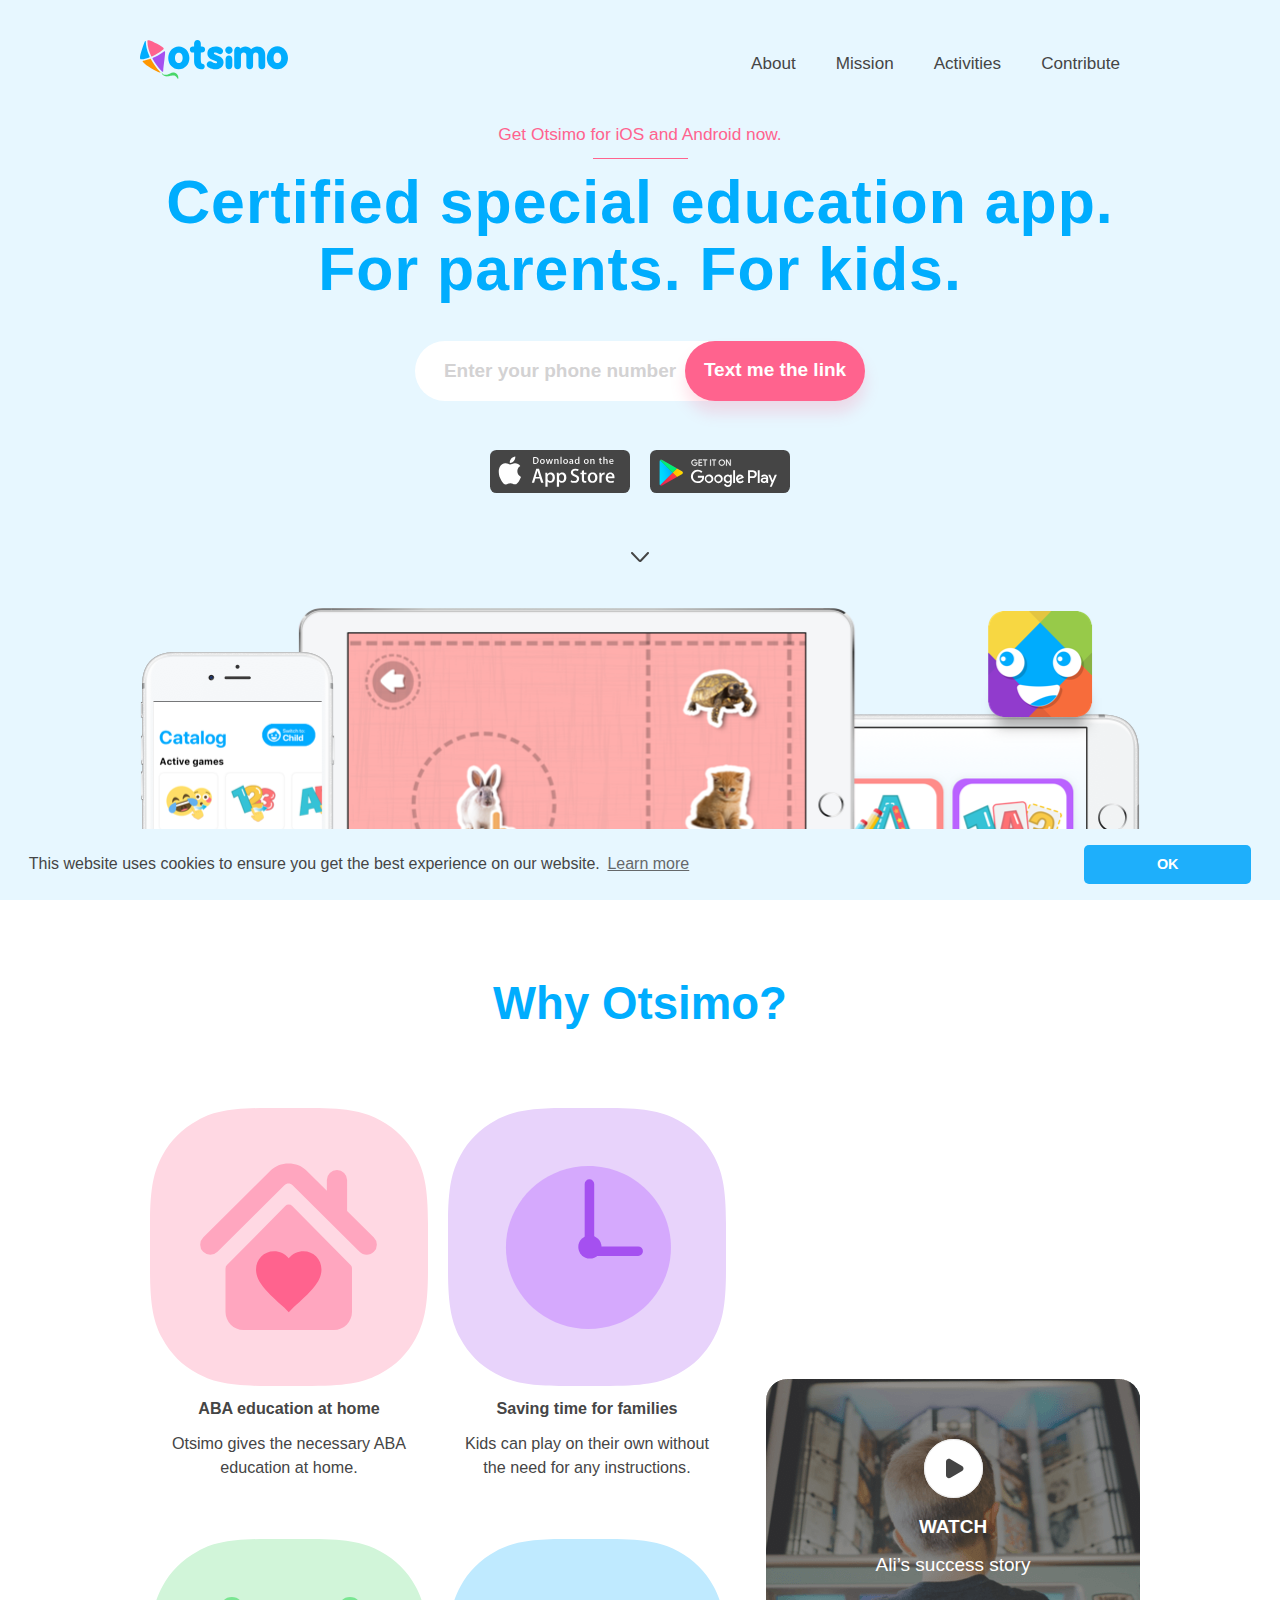
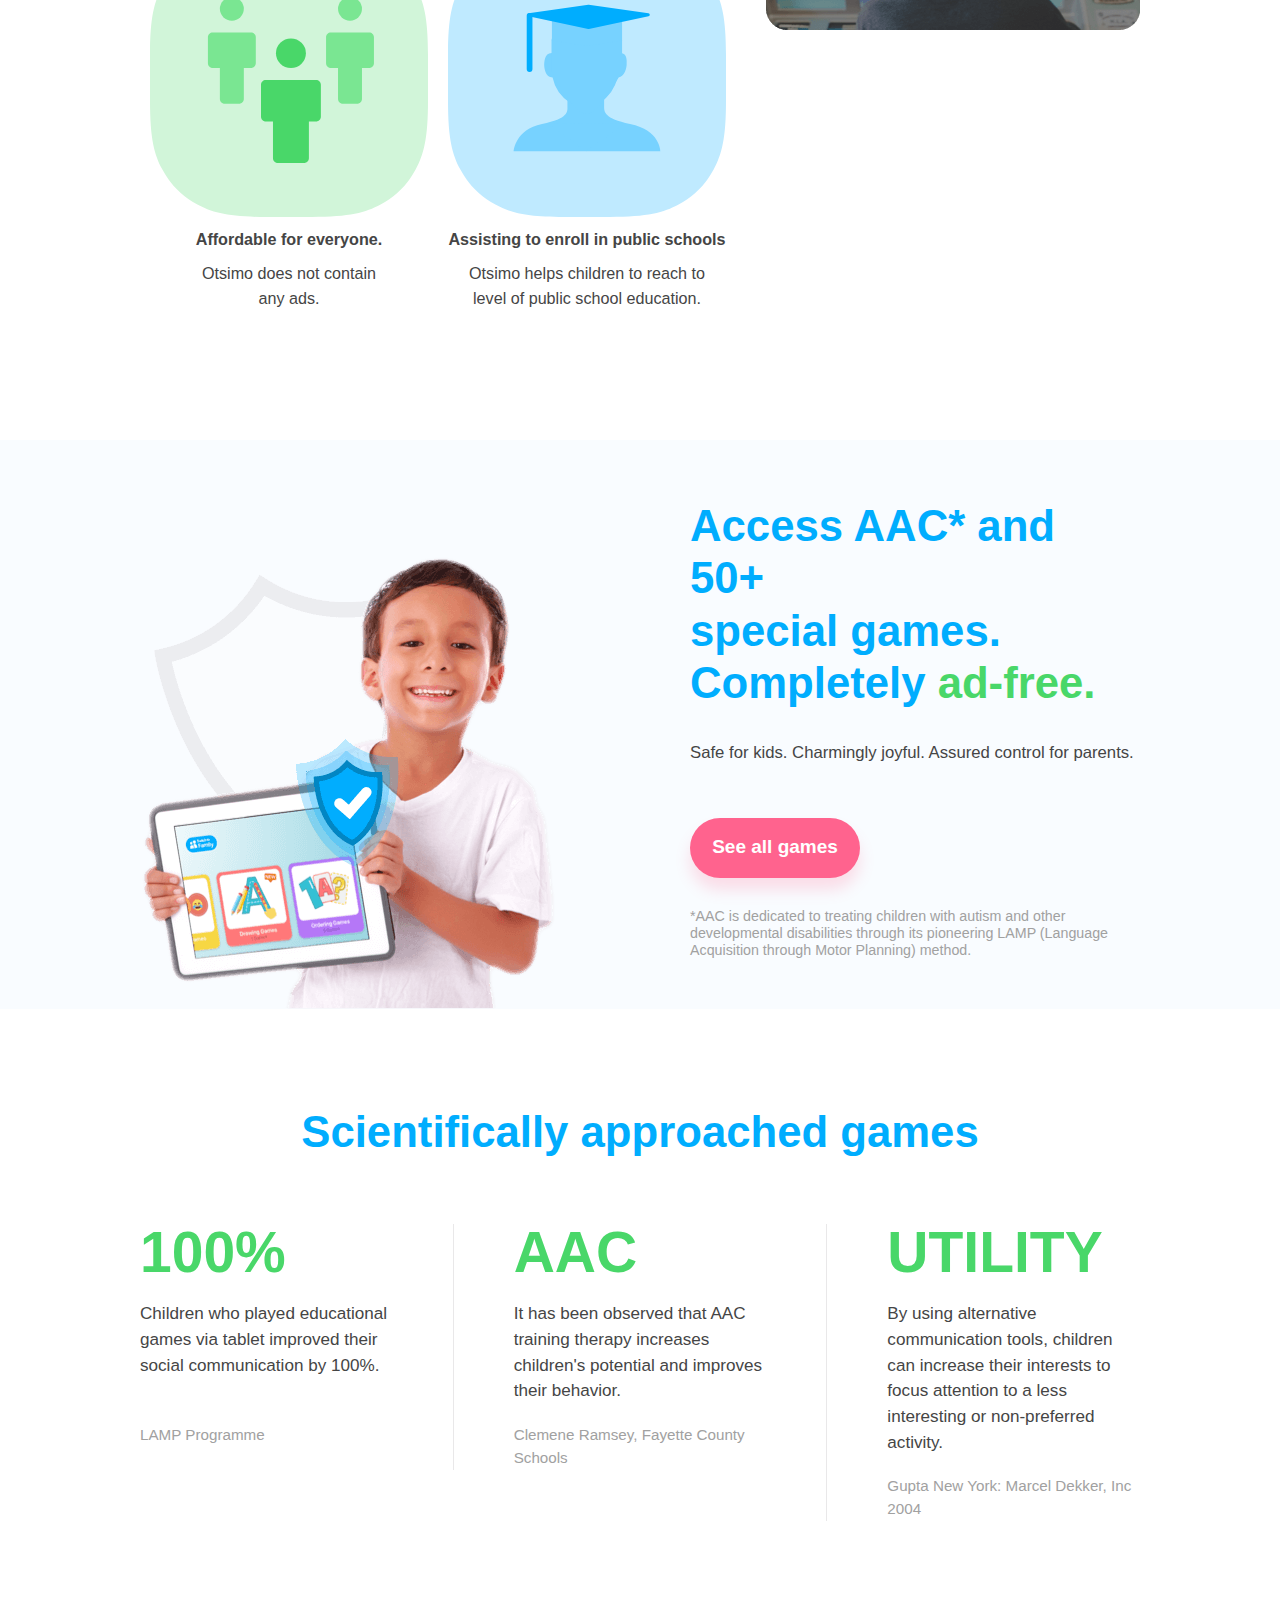
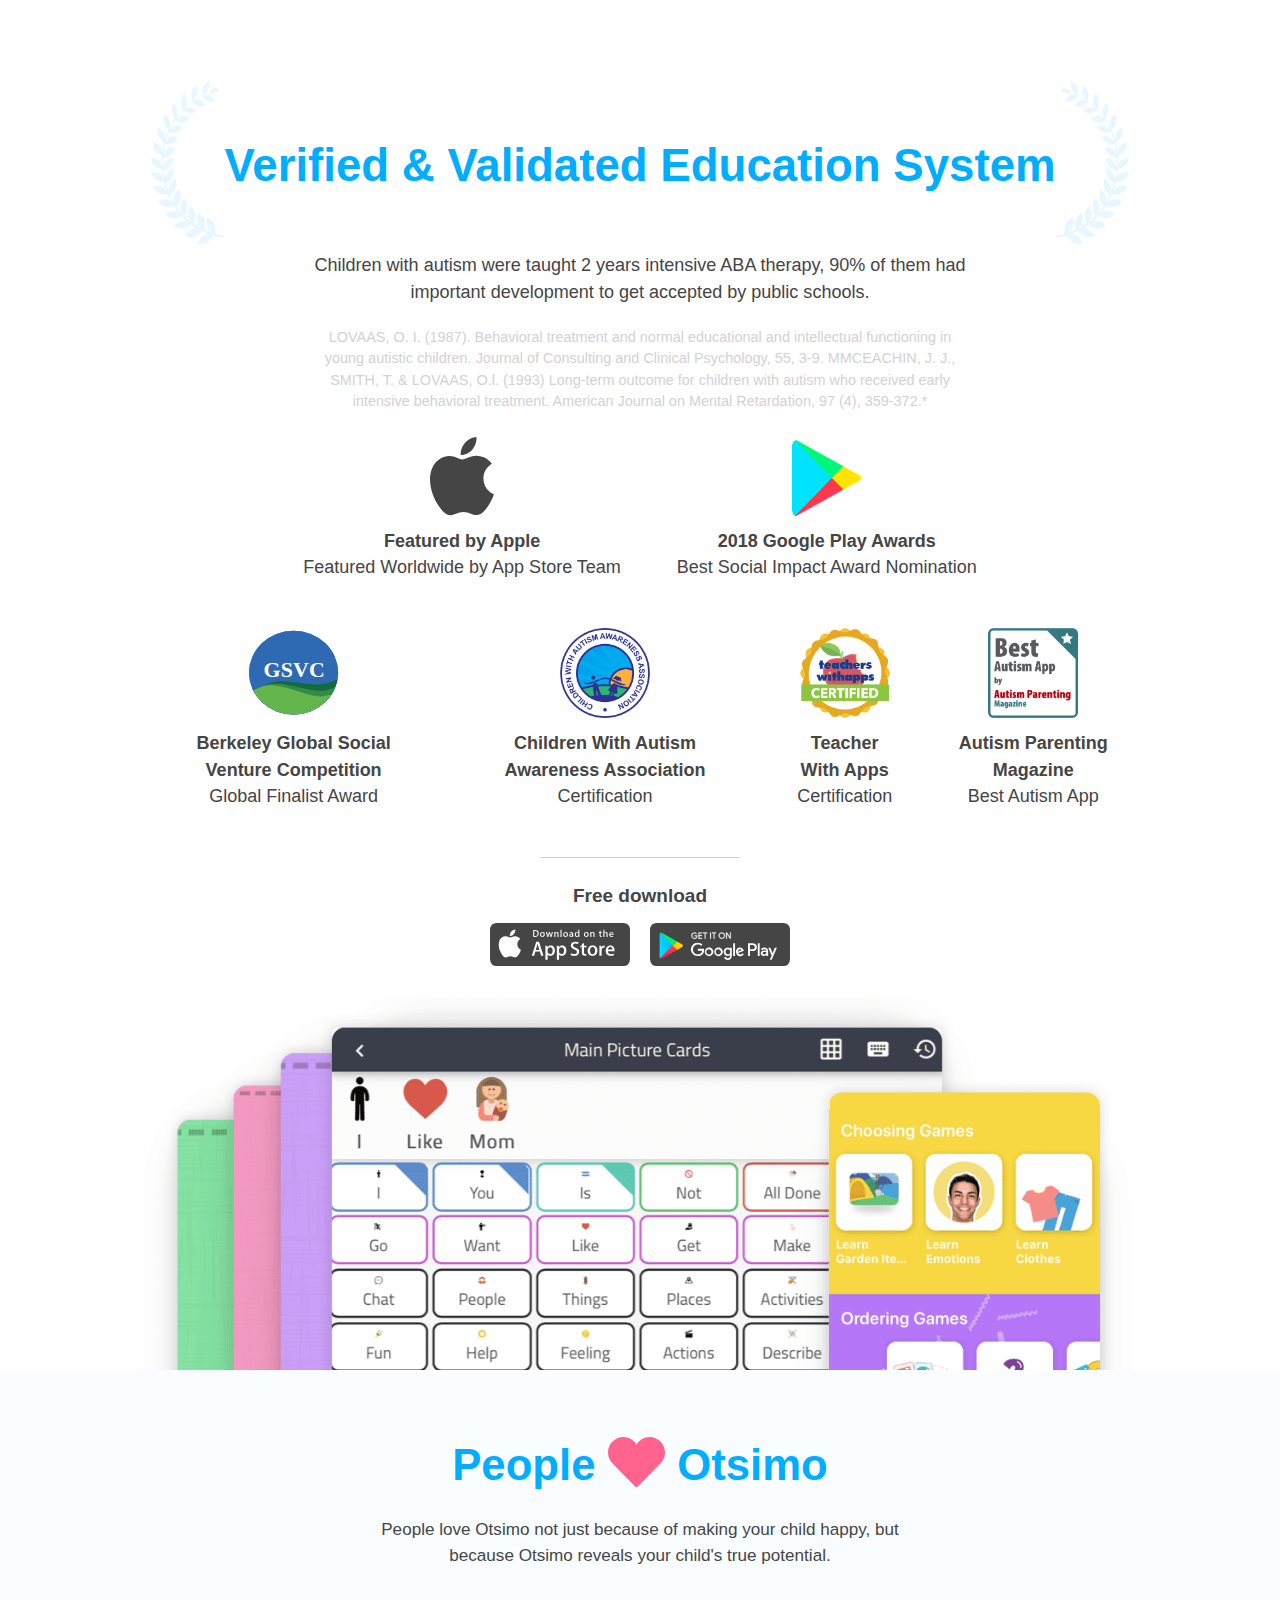
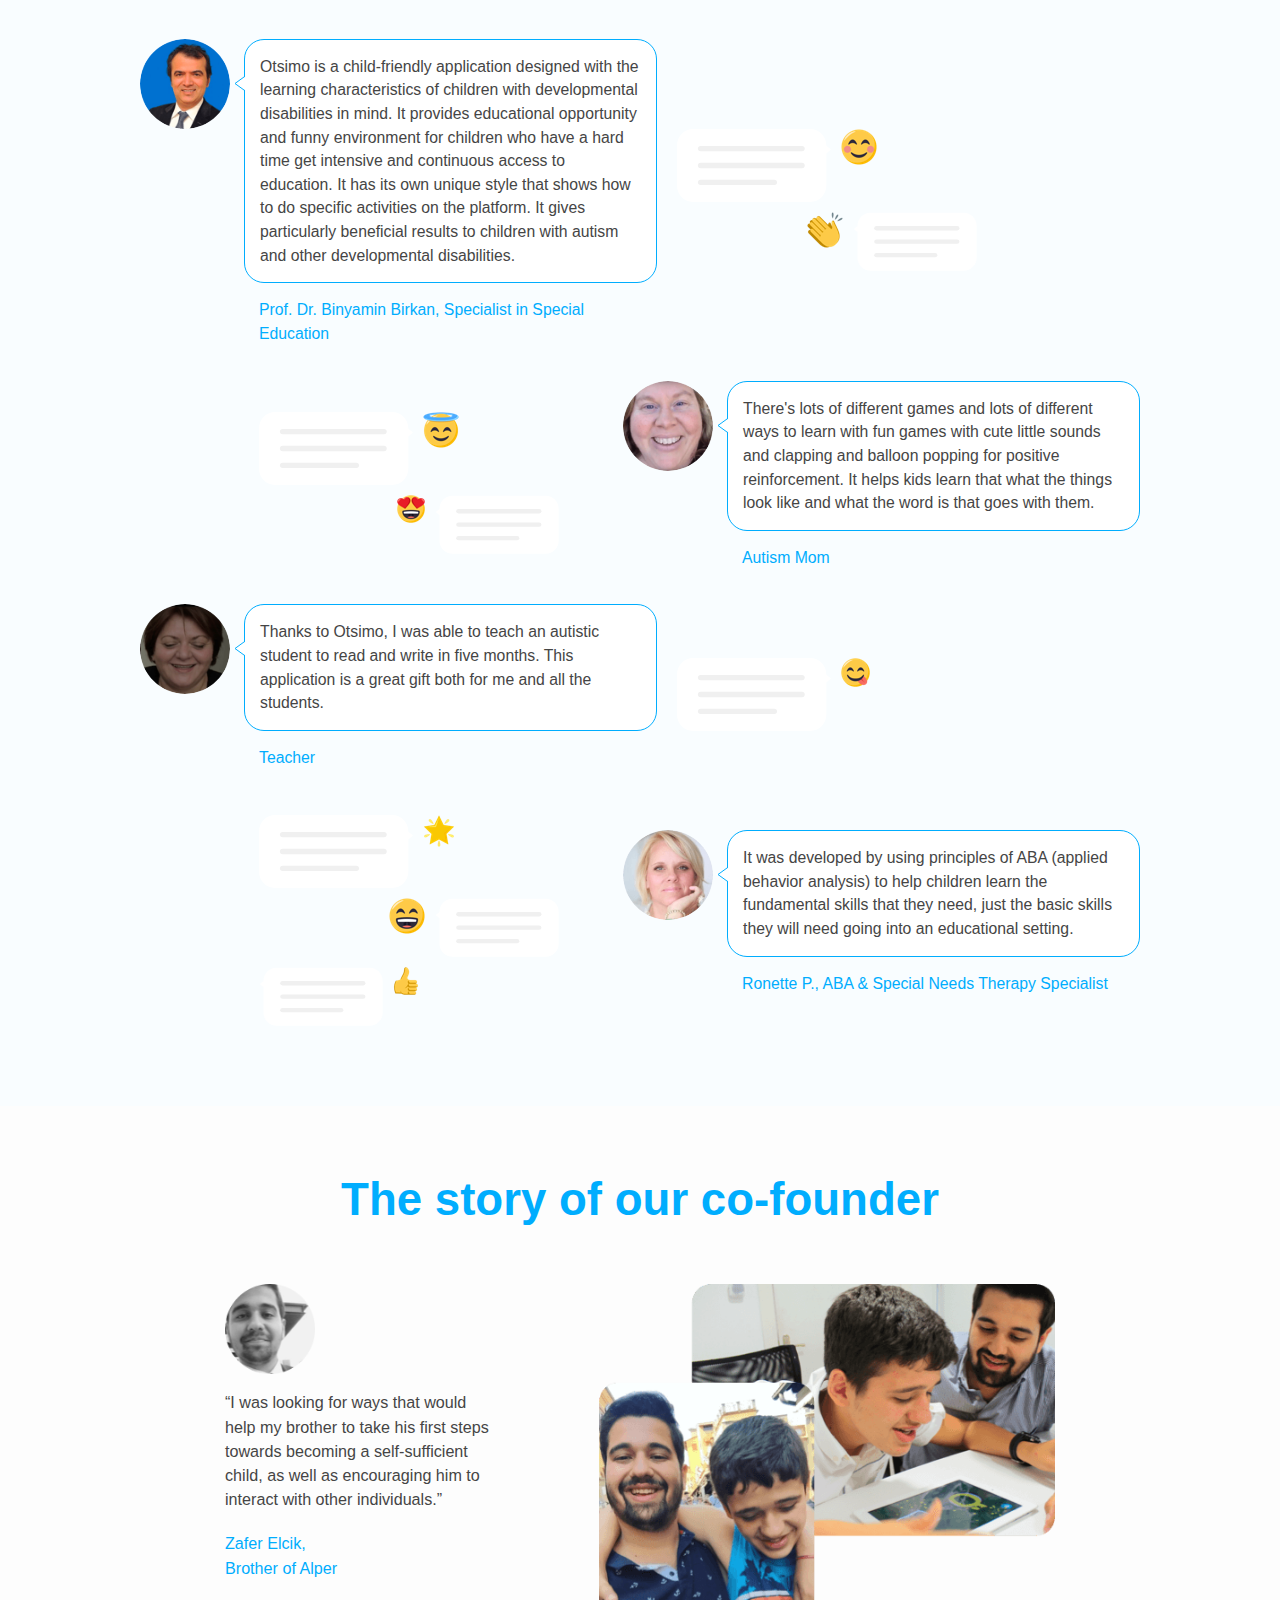
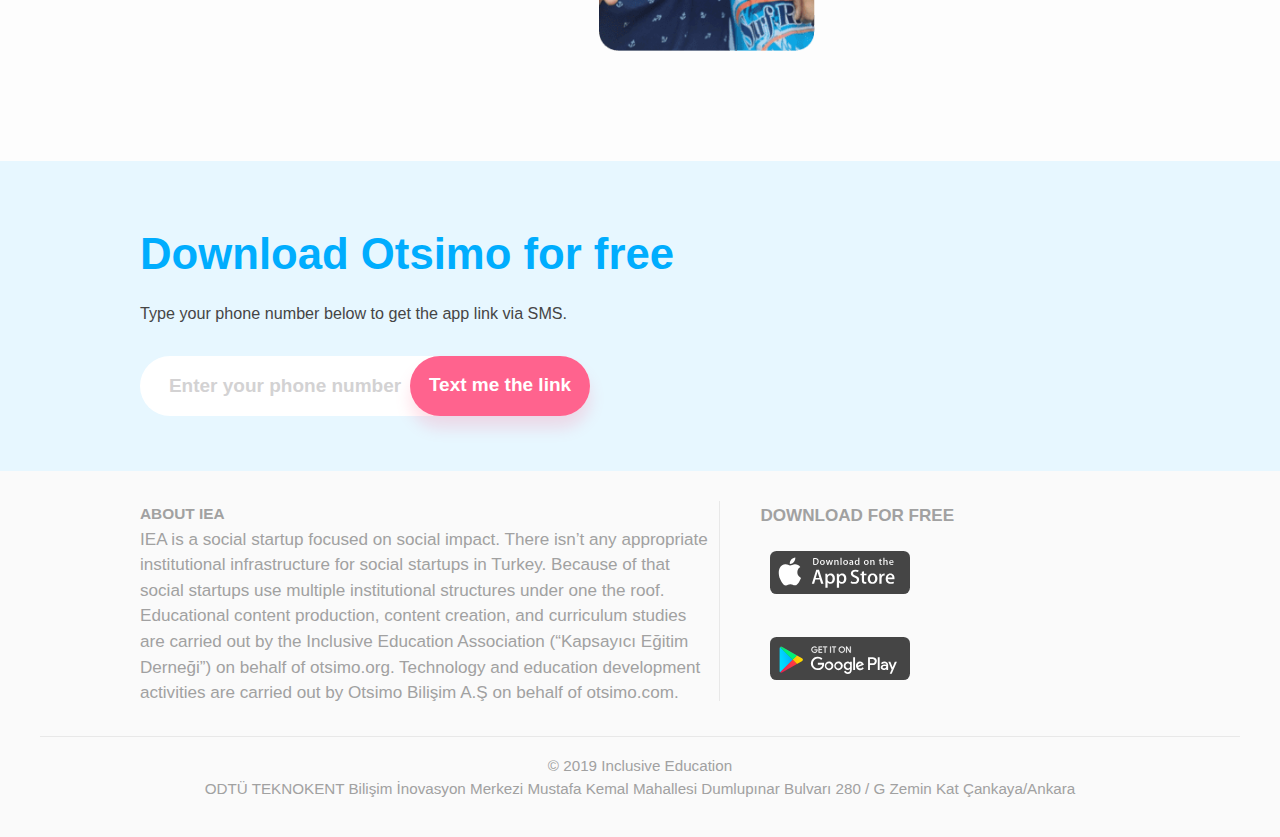
==== commit e17ed909: "change canonical and format html" ====
--- a/index.html
+++ b/index.html
@@ -1,329 +1,853 @@
 <!DOCTYPE html>
 <!-- saved from url=(0022)https://otsimo.com/en/ -->
-<html class="gr__otsimo_com" lang="en" data-react-helmet="lang"><head><meta http-equiv="Content-Type" content="text/html; charset=UTF-8"><meta http-equiv="x-ua-compatible" content="ie=edge"><meta name="viewport" content="width=device-width, initial-scale=1, shrink-to-fit=no"><meta name="generator" content="Gatsby 2.0.76"><title>Otsimo | Special Education for Special Children | Autism, Down Syndrome …</title><link rel="sitemap" type="application/xml" href="https://otsimo.com/sitemap.xml"><script async="" src="./index_files/gtm.js"></script><script async="" src="./index_files/js"></script><script type="text/javascript">window.dataLayer = window.dataLayer || [];
-function gtag(){dataLayer.push(arguments);}
-gtag('js', new Date());
-gtag('config', 'UA-66421320-1', {'optimize_id': 'GTM-T4PM537'});</script><script>(function(w,d,s,l,i){w[l]=w[l]||[];w[l].push({'gtm.start':
-new Date().getTime(),event:'gtm.js'});var f=d.getElementsByTagName(s)[0],
-j=d.createElement(s),dl=l!='dataLayer'?'&l='+l:'';j.async=true;j.src=
-'https://www.googletagmanager.com/gtm.js?id='+i+dl;f.parentNode.insertBefore(j,f);
-})(window,document,'script','dataLayer', 'GTM-52FF5DT');</script><link as="script" rel="preload" href="./index_files/component---node-modules-gatsby-plugin-offline-app-shell-js-e48c2b9edb2cb3af78b3.js"><link as="script" rel="preload" href="./index_files/app-fd571852e02dc49880f3.js"><link as="script" rel="preload" href="./index_files/webpack-runtime-3aab2c42b3090048e0fe.js"><link as="fetch" rel="preload" href="https://otsimo.com/static/d/520/path---offline-plugin-app-shell-fallback-a-30-c5a-NZuapzHg3X9TaN1iIixfv1W23E.json" crossorigin="use-credentials"><script src="./index_files/f.txt"></script><style id="nprogress-styles">
-    #nprogress {
-     pointer-events: none;
-    }
-    #nprogress .bar {
-      background: tomato;
-      position: fixed;
-      z-index: 1031;
-      top: 0;
-      left: 0;
-      width: 100%;
-      height: 2px;
-    }
-    #nprogress .peg {
-      display: block;
-      position: absolute;
-      right: 0px;
-      width: 100px;
-      height: 100%;
-      box-shadow: 0 0 10px tomato, 0 0 5px tomato;
-      opacity: 1.0;
-      -webkit-transform: rotate(3deg) translate(0px, -4px);
-      -ms-transform: rotate(3deg) translate(0px, -4px);
-      transform: rotate(3deg) translate(0px, -4px);
-    }
-    #nprogress .spinner {
-      display: block;
-      position: fixed;
-      z-index: 1031;
-      top: 15px;
-      right: 15px;
-    }
-    #nprogress .spinner-icon {
-      width: 18px;
-      height: 18px;
-      box-sizing: border-box;
-      border: solid 2px transparent;
-      border-top-color: tomato;
-      border-left-color: tomato;
-      border-radius: 50%;
-      -webkit-animation: nprogress-spinner 400ms linear infinite;
-      animation: nprogress-spinner 400ms linear infinite;
-    }
-    .nprogress-custom-parent {
-      overflow: hidden;
-      position: relative;
-    }
-    .nprogress-custom-parent #nprogress .spinner,
-    .nprogress-custom-parent #nprogress .bar {
-      position: absolute;
-    }
-    @-webkit-keyframes nprogress-spinner {
-      0% {
-        -webkit-transform: rotate(0deg);
-      }
-      100% {
-        -webkit-transform: rotate(360deg);
-      }
-    }
-    @keyframes nprogress-spinner {
-      0% {
-        transform: rotate(0deg);
-      }
-      100% {
-        transform: rotate(360deg);
-      }
-    }
-</style><script charset="utf-8" src="./index_files/pages-manifest-ad63eb105ff0d0a9c4d3.js"></script><script charset="utf-8" src="./index_files/0-706af504fe66ef53efb0.js"></script><script charset="utf-8" src="./index_files/2-79fb68363efd9c1b68ff.js"></script><script charset="utf-8" src="./index_files/3-849cf484fbbb86f5fdde.js"></script><link rel="stylesheet" type="text/css" href="./index_files/1.b5790b30d649d646cce5.css"><script charset="utf-8" src="./index_files/1-b44b96f6737fc3ffb1eb.js"></script><link rel="stylesheet" type="text/css" href="./index_files/component---src-pages-en-index-js.d480844dc3ee32cf1ada.css"><script charset="utf-8" src="./index_files/component---src-pages-en-index-js-d60f40585fed2f86587a.js"></script><style data-jss="" data-meta="t, Unthemed, Static">
-.c011 {
-  background-color: rgba(231, 247, 255, 0.25);
-}
-.c012 {
-  width: 100%;
-  margin: auto;
-  display: flex;
-  max-width: 1200px;
-  flex-direction: column;
-}
-.c013 {
-  margin: 48px 0px;
-  display: flex;
-  flex-direction: column;
-}
-.c014 {
-  text-align: center;
-}
-.c014 h2 {
-  color: #00adfe;
-  font-size: 2.4em;
-}
-.c014 p {
-  font-size: 0.9em;
-  margin-top: 16px;
-}
-.c015 {
-  padding-top: 13px;
-  -webkit-overflow-scrolling: touch;
-}
-.c016 {
-  display: flex;
-  flex-direction: row;
-  justify-content: space-evenly;
-}
-.c017 {
-  margin: 35px;
-  display: flex;
-  max-width: 500px;
-  flex-direction: column;
-  justify-content: space-between;
-}
-.c017 Link {
-  display: flex;
-  flex-direction: column;
-}
-.c017 h2 {
-  font-size: 2rem;
-  text-align: start;
-  margin-top: 16px;
-}
-.c018 {
-  width: auto;
-  height: 215px;
-  border-radius: 24px;
-}
-.c018 img {
-  object-fit: cover;
-  border-radius: 24px;
-}
-@media (max-width:1024px) {
-  .c014 p {
-    margin-top: 12px;
-  }
-  .c015 {
-    width: 100%;
-    max-width: none;
-    overflow-x: scroll;
-    padding-top: 48px;
-  }
-  .c016 {
-    width: 120vw;
-    max-width: none;
-    padding-top: 0px;
-  }
-  .c017 {
-    width: 30vw;
-    margin: unset;
-  }
-  .c017 h2 {
-    font-size: 1.5rem;
-  }
-  .c018 {
-    width: auto;
-    height: 188px;
-    border-radius: 24px;
-  }
-  .c018 img {
-    object-fit: cover;
-    border-radius: 24px;
-  }
-}
-@media (max-width:1000px) {
-  .c014 h2 {
-    font-size: 1.6em;
-  }
-}
-@media (max-width:500px) {
-  .c014 h2 {
-    font-size: 1.6em;
-  }
-  .c014 p {
-    margin-top: 13px;
-  }
-  .c015 {
-    width: 100%;
-    max-width: none;
-    overflow-x: scroll;
-    padding-top: 40px;
-  }
-  .c016 {
-    width: 240vw;
-    max-width: none;
-    padding-top: 0px;
-    padding-left: 16px;
-    padding-right: 16px;
-  }
-  .c017 {
-    width: 100vw;
-    float: left;
-    margin: 8px;
-  }
-  .c017 h2 {
-    font-size: 1.5rem;
-  }
-  .c018 {
-    width: auto;
-    height: 188px;
-    border-radius: 24px;
-  }
-  .c018 img {
-    object-fit: cover;
-    border-radius: 24px;
-  }
-}
-</style><link rel="canonical" href="https://otsimo.com/en/" data-react-helmet="true"><link rel="alternate" href="https://otsimo.com/en/" hreflang="en" data-react-helmet="true"><link rel="alternate" href="https://otsimo.com/tr/" hreflang="tr" data-react-helmet="true"><link rel="manifest" href="https://otsimo.com/manifest.json" data-react-helmet="true"><link rel="icon" type="image/png" sizes="32x32" href="https://otsimo.com/favicon-32x32.png" data-react-helmet="true"><link rel="icon" type="image/png" sizes="32x32" href="https://otsimo.com/favicon-32x32.png" data-react-helmet="true"><link rel="icon" type="image/png" sizes="192x192" href="https://otsimo.com/android-chrome-192x192.png" data-react-helmet="true"><link rel="apple-touch-icon" sizes="180x180" href="https://otsimo.com/apple-touch-icon.png" data-react-helmet="true"><link rel="mask-icon" href="https://otsimo.com/safari-pinned-tab.svg" color="#00ADFE" data-react-helmet="true"><link rel="stylesheet" type="text/css" href="./index_files/cookieconsent.min.css" data-react-helmet="true"><meta name="description" content="Otsimo is a special education application for children with autism, down syndrome and other developmental disabilities" data-react-helmet="true"><meta property="og:locale" content="en_US" data-react-helmet="true"><meta property="og:type" content="website" data-react-helmet="true"><meta property="og:title" content="Otsimo | Special Education for Special Children | Autism, Down Syndrome …" data-react-helmet="true"><meta property="og:description" content="Otsimo is a special education application for children with autism, down syndrome and other developmental disabilities" data-react-helmet="true"><meta property="og:url" content="https://otsimo.com/en/" data-react-helmet="true"><meta property="og:site_name" content="Otsimo" data-react-helmet="true"><meta name="twitter:card" content="summary" data-react-helmet="true"><meta name="twitter:description" content="Otsimo is a special education application for children with autism, down syndrome and other developmental disabilities" data-react-helmet="true"><meta name="twitter:title" content="Otsimo | Special Education for Special Children | Autism, Down Syndrome …" data-react-helmet="true"><meta name="twitter:site" content="@Otsimo" data-react-helmet="true"><meta name="twitter:creator" content="@Otsimo" data-react-helmet="true"><meta name="theme-color" content="#E7F7FF" data-react-helmet="true"><meta name="mobile-web-app-capable" content="yes" data-react-helmet="true"><meta property="fb:app_id" content="1052187471472479" data-react-helmet="true"><meta name="msapplication-TileImage" content="/mstile-150x150.png" data-react-helmet="true"><script type="application/ld+json" data-react-helmet="true">{"@context":"https://schema.org","@type":"Organization","url":"https://otsimo.com/","sameAs":["https://facebook.com/Otsimo","https://twitter.com/Otsimo","https://www.instagram.com/otsimoapp/","https://facebook.com/OtsimoTR","https://twitter.com/Otsimo","https://www.instagram.com/otsimotr/","https://youtube.com/c/Otsimo","https://www.linkedin.com/company/otsimo/"],"@id":"https://otsimo.com/#organization","name":"Otsimo","logo":"https://imgs.otsimo.com/mail/otsimologo.png"}</script><script src="./index_files/cookieconsent.min.js" data-react-helmet="true"></script><script type="text/javascript" data-react-helmet="true">window.addEventListener("load",function(){window.cookieconsent.initialise({"palette":{"popup":{"background":"#e7f7ff","text":"#454545"},"button":{"background":"#1eaffb","text":"#ffffff"}},"theme":"classic","content":{"dismiss":"OK","href":"https://otsimo.com/en/legal/privacy/"},"law":{"regionalLaw":false}})});</script><link rel="prefetch" href="https://otsimo.com/static/d/296/path---en-games-8-c-4-def-H5u5tACDQu661TKLgdfq9GyWkU.json"><link rel="prefetch" href="./index_files/component---src-pages-en-games-index-js.3450ac8d5358ede0b039.css"><link rel="prefetch" href="./index_files/component---src-pages-en-games-index-js-1ccdbc58fd71269f6cc1.js"><link rel="prefetch" href="https://otsimo.com/static/d/170/path---en-blog-10-b-86f-HiC92eq7mITDt7JKMMVmt9yksU.json"><link rel="prefetch" href="https://otsimo.com/component---src-templates-blog-blog-js.78cfcb9483892b98ad3d.css"><link rel="prefetch" href="https://otsimo.com/component---src-templates-blog-blog-js-143fab1b88647b690c8b.js"><link rel="prefetch" href="https://otsimo.com/static/d/35/path---en-redirect-ios-474-096-NZuapzHg3X9TaN1iIixfv1W23E.json"><link rel="prefetch" href="https://otsimo.com/component---src-pages-en-redirect-ios-js-9aca6a186913bcf4ea60.js"><link rel="prefetch" href="https://otsimo.com/static/d/394/path---en-about-us-77-c-780-XeXYqU1zR7Sc19STMIFsKXXYM0.json"><link rel="prefetch" href="./index_files/component---src-pages-en-about-us-index-js.d653af7684117c3d72f9.css"><link rel="prefetch" href="./index_files/component---src-pages-en-about-us-index-js-6ec1cfde56b03ce0ddb1.js"><link rel="prefetch" href="https://otsimo.com/static/d/760/path---en-premium-36-c-bd4-NZuapzHg3X9TaN1iIixfv1W23E.json"><link rel="prefetch" href="./index_files/component---src-pages-en-premium-index-js-283b5adfd294d9508b84.js"><link rel="prefetch" href="https://otsimo.com/static/d/886/path---en-school-6-a-2-edb-NZuapzHg3X9TaN1iIixfv1W23E.json"><link rel="prefetch" href="./index_files/component---src-pages-en-school-index-tsx.d653af7684117c3d72f9.css"><link rel="prefetch" href="./index_files/component---src-pages-en-school-index-tsx-81ea1164589c31d240f2.js"><link rel="prefetch" href="https://otsimo.com/static/d/689/path---en-310-dec-OY2GVxvCbJd17jFaLFtvcEk7OE.json"><link rel="prefetch" href="./index_files/component---src-pages-en-index-js.d480844dc3ee32cf1ada.css"><link rel="prefetch" href="./index_files/component---src-pages-en-index-js-d60f40585fed2f86587a.js"><link rel="prefetch" href="https://otsimo.com/static/d/472/path---en-redirect-android-3-ec-bc5-NZuapzHg3X9TaN1iIixfv1W23E.json"><link rel="prefetch" href="./index_files/component---src-pages-en-redirect-android-js-b60f495615e16f611bec.js"><style type="text/css">
-:root #header + #content > #left > #rlblock_left
-{ display: none !important; }</style><style></style><link rel="stylesheet" type="text/css" href="./index_files/7.70c89d2c772a0ea1ea62.css"><script charset="utf-8" src="./index_files/7-df174cd744e397960015.js"></script><script charset="utf-8" src="./index_files/component---src-pages-en-premium-index-js-283b5adfd294d9508b84.js"></script><link rel="prefetch" href="https://otsimo.com/static/d/533/path---en-must-read-books-special-education-teachers-0-cd-9cb-69FzED6379hzYEgO2GMxtWKcEis.json"><link rel="prefetch" href="./index_files/component---src-templates-blog-post-js.c7de97adc73c7f1a895d.css"><link rel="prefetch" href="./index_files/component---src-templates-blog-post-js-91e43ac8afd510355cea.js"><link rel="prefetch" href="https://otsimo.com/static/d/442/path---en-teaching-tips-special-education-classrooms-2-e-9-507-iv6jy0PfFjOKdWqEw3uAcqvA8.json"><link rel="prefetch" href="./index_files/component---src-templates-blog-post-js.c7de97adc73c7f1a895d.css"><link rel="prefetch" href="./index_files/component---src-templates-blog-post-js-91e43ac8afd510355cea.js"><link rel="prefetch" href="https://otsimo.com/static/d/33/path---en-screening-down-syndrome-329-ce5-7ikjPTgXK4ZdrrERZAGNQlBQZxQ.json"><link rel="prefetch" href="./index_files/component---src-templates-blog-post-js.c7de97adc73c7f1a895d.css"><link rel="prefetch" href="./index_files/component---src-templates-blog-post-js-91e43ac8afd510355cea.js"><script charset="utf-8" src="./index_files/4-e64d51173c76759e9aaa.js"></script><link rel="stylesheet" type="text/css" href="./index_files/component---src-templates-blog-post-js.c7de97adc73c7f1a895d.css"><script charset="utf-8" src="./index_files/component---src-templates-blog-post-js-91e43ac8afd510355cea.js"></script><link rel="stylesheet" type="text/css" href="./index_files/component---src-pages-en-about-us-index-js.d653af7684117c3d72f9.css"><script charset="utf-8" src="./index_files/component---src-pages-en-about-us-index-js-6ec1cfde56b03ce0ddb1.js"></script><link rel="prefetch" href="https://otsimo.com/static/d/787/path---en-legal-privacy-0-c-8-916-XB7thyriB6sywHF8mXj75F1oA.json"><link rel="prefetch" href="./index_files/component---src-templates-legal-legal-js.e34123da9abb58119672.css"><link rel="prefetch" href="./index_files/component---src-templates-legal-legal-js-46f07f06bda999b00eb9.js"><link rel="stylesheet" type="text/css" href="./index_files/component---src-templates-legal-legal-js.e34123da9abb58119672.css"><script charset="utf-8" src="./index_files/component---src-templates-legal-legal-js-46f07f06bda999b00eb9.js"></script><link rel="stylesheet" type="text/css" href="./index_files/5.07da3cfa2df9166f0aa4.css"><script charset="utf-8" src="./index_files/5-6f45ca56fbb1724eeae7.js"></script><script charset="utf-8" src="./index_files/component---src-pages-en-redirect-android-js-b60f495615e16f611bec.js"></script><link rel="stylesheet" type="text/css" href="./index_files/6.a7d9edc22c8626d2c1e7.css"><script charset="utf-8" src="./index_files/6-1707f01102ca060d58d7.js"></script><link rel="stylesheet" type="text/css" href="./index_files/component---src-pages-en-games-index-js.3450ac8d5358ede0b039.css"><script charset="utf-8" src="./index_files/component---src-pages-en-games-index-js-1ccdbc58fd71269f6cc1.js"></script><link rel="stylesheet" type="text/css" href="./index_files/component---src-pages-en-school-index-tsx.d653af7684117c3d72f9.css"><script charset="utf-8" src="./index_files/component---src-pages-en-school-index-tsx-81ea1164589c31d240f2.js"></script></head><body data-gr-c-s-loaded="true"><div role="dialog" aria-live="polite" aria-label="cookieconsent" aria-describedby="cookieconsent:desc" class="cc-window cc-banner cc-type-info cc-theme-classic cc-bottom cc-color-override--1848179019 cc-invisible" style="display: none;"><!--googleoff: all--><span id="cookieconsent:desc" class="cc-message">This website uses cookies to ensure you get the best experience on our website. <a aria-label="learn more about cookies" role="button" tabindex="0" class="cc-link" href="https://otsimo.com/en/legal/privacy/" rel="noopener noreferrer nofollow" target="_blank">Learn more</a></span><div class="cc-compliance"><a aria-label="dismiss cookie message" role="button" tabindex="0" class="cc-btn cc-dismiss">OK</a></div><!--googleon: all--></div><noscript><iframe
-  src="https://www.googletagmanager.com/ns.html?id=GTM-52FF5DT"
-  height="0"
-  width="0"
-  style="display: none; visibility: hidden"
-></iframe></noscript><script type="text/javascript">/* <![CDATA[ */
-var google_conversion_id = 871939585;
-var google_custom_params = window.google_tag_params;
-var google_remarketing_only = true;
-/* ]]> */</script><script type="text/javascript" src="./index_files/f(1).txt"></script><noscript><div style="display:inline;">
-    <img height="1" width="1" style="border-style:none;" alt="" src="//googleads.g.doubleclick.net/pagead/viewthroughconversion/871939585/?guid=ON&amp;script=0"/>
-    </div></noscript><div id="___gatsby"><div style="outline:none" tabindex="-1" role="group"><div><div id="homePage"><div><div class="Landing" id="homeLanding"><div class="LandingCarrier"><div class="LandingInner">
-        <div class="header" id="header">
-            <a aria-current="page" id="logo" class="" href="https://otsimo.com/en/">
-                <img class="logoImage" width="148" height="39" alt="logo" src="./index_files/logo-a2019223ff88822d780208d8709b0a50.svg">
-            </a>
-            <div class="menuButton">
-                <img width="12" height="10" alt="menu" src="[data-uri]"> 
-                <strong>MENU</strong>
-            </div>
-            <div class="menuCarrier">
-                <div class="menu">
-                    <img alt="close" src="[data-uri]">
-                    <a href="./about" data-url=/about>
-                        <li>About</li>
-                    </a>
-                    <a href="./mission" data-url=/mission>
-                        <li>Mission</li>
-                    </a>
-                    <a href="./activities" data-url=/activities>
-                        <li>Activities</li>
-                    </a>
-                    <a href="./donation" data-url=/donation>
-                        <li>Contribute</li>
-                    </a>
-                </div>
-                <div class="menuExtra">
+<html class="gr__otsimo_com" lang="en" data-react-helmet="lang">
 
-                </div>
-            </div>
+<head>
+    <meta http-equiv="Content-Type" content="text/html; charset=UTF-8">
+    <meta http-equiv="x-ua-compatible" content="ie=edge">
+    <meta name="viewport" content="width=device-width, initial-scale=1, shrink-to-fit=no">
+    <meta name="generator" content="Gatsby 2.0.76">
+    <title>Otsimo | Special Education for Special Children | Autism, Down Syndrome …</title>
+    <link rel="sitemap" type="application/xml" href="https://otsimo.org/sitemap.xml">
+    <script async="" src="./index_files/gtm.js"></script>
+    <script async="" src="./index_files/js"></script>
+    <script type="text/javascript">
+        window.dataLayer = window.dataLayer || [];
+
+        function gtag() {
+            dataLayer.push(arguments);
+        }
+        gtag('js', new Date());
+        gtag('config', 'UA-66421320-1', {
+            'optimize_id': 'GTM-T4PM537'
+        });
+    </script>
+    <script>
+        (function(w, d, s, l, i) {
+            w[l] = w[l] || [];
+            w[l].push({
+                'gtm.start': new Date().getTime(),
+                event: 'gtm.js'
+            });
+            var f = d.getElementsByTagName(s)[0],
+                j = d.createElement(s),
+                dl = l != 'dataLayer' ? '&l=' + l : '';
+            j.async = true;
+            j.src =
+                'https://www.googletagmanager.com/gtm.js?id=' + i + dl;
+            f.parentNode.insertBefore(j, f);
+        })(window, document, 'script', 'dataLayer', 'GTM-52FF5DT');
+    </script>
+    <link as="script" rel="preload" href="./index_files/component---node-modules-gatsby-plugin-offline-app-shell-js-e48c2b9edb2cb3af78b3.js">
+    <link as="script" rel="preload" href="./index_files/app-fd571852e02dc49880f3.js">
+    <link as="script" rel="preload" href="./index_files/webpack-runtime-3aab2c42b3090048e0fe.js">
+    <link as="fetch" rel="preload" href="https://otsimo.com/static/d/520/path---offline-plugin-app-shell-fallback-a-30-c5a-NZuapzHg3X9TaN1iIixfv1W23E.json" crossorigin="use-credentials">
+    <script src="./index_files/f.txt"></script>
+    <style id="nprogress-styles">
+        #nprogress {
+            pointer-events: none;
+        }
+        
+        #nprogress .bar {
+            background: tomato;
+            position: fixed;
+            z-index: 1031;
+            top: 0;
+            left: 0;
+            width: 100%;
+            height: 2px;
+        }
+        
+        #nprogress .peg {
+            display: block;
+            position: absolute;
+            right: 0px;
+            width: 100px;
+            height: 100%;
+            box-shadow: 0 0 10px tomato, 0 0 5px tomato;
+            opacity: 1.0;
+            -webkit-transform: rotate(3deg) translate(0px, -4px);
+            -ms-transform: rotate(3deg) translate(0px, -4px);
+            transform: rotate(3deg) translate(0px, -4px);
+        }
+        
+        #nprogress .spinner {
+            display: block;
+            position: fixed;
+            z-index: 1031;
+            top: 15px;
+            right: 15px;
+        }
+        
+        #nprogress .spinner-icon {
+            width: 18px;
+            height: 18px;
+            box-sizing: border-box;
+            border: solid 2px transparent;
+            border-top-color: tomato;
+            border-left-color: tomato;
+            border-radius: 50%;
+            -webkit-animation: nprogress-spinner 400ms linear infinite;
+            animation: nprogress-spinner 400ms linear infinite;
+        }
+        
+        .nprogress-custom-parent {
+            overflow: hidden;
+            position: relative;
+        }
+        
+        .nprogress-custom-parent #nprogress .spinner,
+        .nprogress-custom-parent #nprogress .bar {
+            position: absolute;
+        }
+        
+        @-webkit-keyframes nprogress-spinner {
+            0% {
+                -webkit-transform: rotate(0deg);
+            }
+            100% {
+                -webkit-transform: rotate(360deg);
+            }
+        }
+        
+        @keyframes nprogress-spinner {
+            0% {
+                transform: rotate(0deg);
+            }
+            100% {
+                transform: rotate(360deg);
+            }
+        }
+    </style>
+    <script charset="utf-8" src="./index_files/pages-manifest-ad63eb105ff0d0a9c4d3.js"></script>
+    <script charset="utf-8" src="./index_files/0-706af504fe66ef53efb0.js"></script>
+    <script charset="utf-8" src="./index_files/2-79fb68363efd9c1b68ff.js"></script>
+    <script charset="utf-8" src="./index_files/3-849cf484fbbb86f5fdde.js"></script>
+    <link rel="stylesheet" type="text/css" href="./index_files/1.b5790b30d649d646cce5.css">
+    <script charset="utf-8" src="./index_files/1-b44b96f6737fc3ffb1eb.js"></script>
+    <link rel="stylesheet" type="text/css" href="./index_files/component---src-pages-en-index-js.d480844dc3ee32cf1ada.css">
+    <script charset="utf-8" src="./index_files/component---src-pages-en-index-js-d60f40585fed2f86587a.js"></script>
+    <style data-jss="" data-meta="t, Unthemed, Static">
+        .c011 {
+            background-color: rgba(231, 247, 255, 0.25);
+        }
+        
+        .c012 {
+            width: 100%;
+            margin: auto;
+            display: flex;
+            max-width: 1200px;
+            flex-direction: column;
+        }
+        
+        .c013 {
+            margin: 48px 0px;
+            display: flex;
+            flex-direction: column;
+        }
+        
+        .c014 {
+            text-align: center;
+        }
+        
+        .c014 h2 {
+            color: #00adfe;
+            font-size: 2.4em;
+        }
+        
+        .c014 p {
+            font-size: 0.9em;
+            margin-top: 16px;
+        }
+        
+        .c015 {
+            padding-top: 13px;
+            -webkit-overflow-scrolling: touch;
+        }
+        
+        .c016 {
+            display: flex;
+            flex-direction: row;
+            justify-content: space-evenly;
+        }
+        
+        .c017 {
+            margin: 35px;
+            display: flex;
+            max-width: 500px;
+            flex-direction: column;
+            justify-content: space-between;
+        }
+        
+        .c017 Link {
+            display: flex;
+            flex-direction: column;
+        }
+        
+        .c017 h2 {
+            font-size: 2rem;
+            text-align: start;
+            margin-top: 16px;
+        }
+        
+        .c018 {
+            width: auto;
+            height: 215px;
+            border-radius: 24px;
+        }
+        
+        .c018 img {
+            object-fit: cover;
+            border-radius: 24px;
+        }
+        
+        @media (max-width:1024px) {
+            .c014 p {
+                margin-top: 12px;
+            }
+            .c015 {
+                width: 100%;
+                max-width: none;
+                overflow-x: scroll;
+                padding-top: 48px;
+            }
+            .c016 {
+                width: 120vw;
+                max-width: none;
+                padding-top: 0px;
+            }
+            .c017 {
+                width: 30vw;
+                margin: unset;
+            }
+            .c017 h2 {
+                font-size: 1.5rem;
+            }
+            .c018 {
+                width: auto;
+                height: 188px;
+                border-radius: 24px;
+            }
+            .c018 img {
+                object-fit: cover;
+                border-radius: 24px;
+            }
+        }
+        
+        @media (max-width:1000px) {
+            .c014 h2 {
+                font-size: 1.6em;
+            }
+        }
+        
+        @media (max-width:500px) {
+            .c014 h2 {
+                font-size: 1.6em;
+            }
+            .c014 p {
+                margin-top: 13px;
+            }
+            .c015 {
+                width: 100%;
+                max-width: none;
+                overflow-x: scroll;
+                padding-top: 40px;
+            }
+            .c016 {
+                width: 240vw;
+                max-width: none;
+                padding-top: 0px;
+                padding-left: 16px;
+                padding-right: 16px;
+            }
+            .c017 {
+                width: 100vw;
+                float: left;
+                margin: 8px;
+            }
+            .c017 h2 {
+                font-size: 1.5rem;
+            }
+            .c018 {
+                width: auto;
+                height: 188px;
+                border-radius: 24px;
+            }
+            .c018 img {
+                object-fit: cover;
+                border-radius: 24px;
+            }
+        }
+    </style>
+    <link rel="canonical" href="https://otsimo.org/" data-react-helmet="true">
+    <link rel="alternate" href="https://otsimo.org/" hreflang="en" data-react-helmet="true">
+    <link rel="alternate" href="https://otsimo.org/" hreflang="tr" data-react-helmet="true">
+    <link rel="manifest" href="https://otsimo.org/manifest.json" data-react-helmet="true">
+    <link rel="icon" type="image/png" sizes="32x32" href="https://otsimo.com/favicon-32x32.png" data-react-helmet="true">
+    <link rel="icon" type="image/png" sizes="32x32" href="https://otsimo.com/favicon-32x32.png" data-react-helmet="true">
+    <link rel="icon" type="image/png" sizes="192x192" href="https://otsimo.com/android-chrome-192x192.png" data-react-helmet="true">
+    <link rel="apple-touch-icon" sizes="180x180" href="https://otsimo.com/apple-touch-icon.png" data-react-helmet="true">
+    <link rel="mask-icon" href="https://otsimo.com/safari-pinned-tab.svg" color="#00ADFE" data-react-helmet="true">
+    <link rel="stylesheet" type="text/css" href="./index_files/cookieconsent.min.css" data-react-helmet="true">
+    <meta name="description" content="Otsimo is a special education application for children with autism, down syndrome and other developmental disabilities" data-react-helmet="true">
+    <meta property="og:locale" content="en_US" data-react-helmet="true">
+    <meta property="og:type" content="website" data-react-helmet="true">
+    <meta property="og:title" content="Otsimo | Special Education for Special Children | Autism, Down Syndrome …" data-react-helmet="true">
+    <meta property="og:description" content="Otsimo is a special education application for children with autism, down syndrome and other developmental disabilities" data-react-helmet="true">
+    <meta property="og:url" content="https://otsimo.org/" data-react-helmet="true">
+    <meta property="og:site_name" content="Otsimo" data-react-helmet="true">
+    <meta name="twitter:card" content="summary" data-react-helmet="true">
+    <meta name="twitter:description" content="Otsimo is a special education application for children with autism, down syndrome and other developmental disabilities" data-react-helmet="true">
+    <meta name="twitter:title" content="Otsimo | Special Education for Special Children | Autism, Down Syndrome …" data-react-helmet="true">
+    <meta name="twitter:site" content="@Otsimo" data-react-helmet="true">
+    <meta name="twitter:creator" content="@Otsimo" data-react-helmet="true">
+    <meta name="theme-color" content="#E7F7FF" data-react-helmet="true">
+    <meta name="mobile-web-app-capable" content="yes" data-react-helmet="true">
+    <meta property="fb:app_id" content="1052187471472479" data-react-helmet="true">
+    <meta name="msapplication-TileImage" content="/mstile-150x150.png" data-react-helmet="true">
+    <script type="application/ld+json" data-react-helmet="true">{"@context":"https://schema.org","@type":"Organization","url":"https://otsimo.com/","sameAs":["https://facebook.com/Otsimo","https://twitter.com/Otsimo","https://www.instagram.com/otsimoapp/","https://facebook.com/OtsimoTR","https://twitter.com/Otsimo","https://www.instagram.com/otsimotr/","https://youtube.com/c/Otsimo","https://www.linkedin.com/company/otsimo/"],"@id":"https://otsimo.com/#organization","name":"Otsimo","logo":"https://imgs.otsimo.com/mail/otsimologo.png"}</script>
+    <script src="./index_files/cookieconsent.min.js" data-react-helmet="true"></script>
+    <script type="text/javascript" data-react-helmet="true">
+        window.addEventListener("load", function() {
+            window.cookieconsent.initialise({
+                "palette": {
+                    "popup": {
+                        "background": "#e7f7ff",
+                        "text": "#454545"
+                    },
+                    "button": {
+                        "background": "#1eaffb",
+                        "text": "#ffffff"
+                    }
+                },
+                "theme": "classic",
+                "content": {
+                    "dismiss": "OK",
+                    "href": "https://otsimo.com/en/legal/privacy/"
+                },
+                "law": {
+                    "regionalLaw": false
+                }
+            })
+        });
+    </script>
+    <link rel="prefetch" href="https://otsimo.com/static/d/296/path---en-games-8-c-4-def-H5u5tACDQu661TKLgdfq9GyWkU.json">
+    <link rel="prefetch" href="./index_files/component---src-pages-en-games-index-js.3450ac8d5358ede0b039.css">
+    <link rel="prefetch" href="./index_files/component---src-pages-en-games-index-js-1ccdbc58fd71269f6cc1.js">
+    <link rel="prefetch" href="https://otsimo.com/static/d/170/path---en-blog-10-b-86f-HiC92eq7mITDt7JKMMVmt9yksU.json">
+    <link rel="prefetch" href="https://otsimo.com/component---src-templates-blog-blog-js.78cfcb9483892b98ad3d.css">
+    <link rel="prefetch" href="https://otsimo.com/component---src-templates-blog-blog-js-143fab1b88647b690c8b.js">
+    <link rel="prefetch" href="https://otsimo.com/static/d/35/path---en-redirect-ios-474-096-NZuapzHg3X9TaN1iIixfv1W23E.json">
+    <link rel="prefetch" href="https://otsimo.com/component---src-pages-en-redirect-ios-js-9aca6a186913bcf4ea60.js">
+    <link rel="prefetch" href="https://otsimo.com/static/d/394/path---en-about-us-77-c-780-XeXYqU1zR7Sc19STMIFsKXXYM0.json">
+    <link rel="prefetch" href="./index_files/component---src-pages-en-about-us-index-js.d653af7684117c3d72f9.css">
+    <link rel="prefetch" href="./index_files/component---src-pages-en-about-us-index-js-6ec1cfde56b03ce0ddb1.js">
+    <link rel="prefetch" href="https://otsimo.com/static/d/760/path---en-premium-36-c-bd4-NZuapzHg3X9TaN1iIixfv1W23E.json">
+    <link rel="prefetch" href="./index_files/component---src-pages-en-premium-index-js-283b5adfd294d9508b84.js">
+    <link rel="prefetch" href="https://otsimo.com/static/d/886/path---en-school-6-a-2-edb-NZuapzHg3X9TaN1iIixfv1W23E.json">
+    <link rel="prefetch" href="./index_files/component---src-pages-en-school-index-tsx.d653af7684117c3d72f9.css">
+    <link rel="prefetch" href="./index_files/component---src-pages-en-school-index-tsx-81ea1164589c31d240f2.js">
+    <link rel="prefetch" href="https://otsimo.com/static/d/689/path---en-310-dec-OY2GVxvCbJd17jFaLFtvcEk7OE.json">
+    <link rel="prefetch" href="./index_files/component---src-pages-en-index-js.d480844dc3ee32cf1ada.css">
+    <link rel="prefetch" href="./index_files/component---src-pages-en-index-js-d60f40585fed2f86587a.js">
+    <link rel="prefetch" href="https://otsimo.com/static/d/472/path---en-redirect-android-3-ec-bc5-NZuapzHg3X9TaN1iIixfv1W23E.json">
+    <link rel="prefetch" href="./index_files/component---src-pages-en-redirect-android-js-b60f495615e16f611bec.js">
+    <style type="text/css">
+        :root #header + #content > #left > #rlblock_left {
+            display: none !important;
+        }
+    </style>
+    <style></style>
+    <link rel="stylesheet" type="text/css" href="./index_files/7.70c89d2c772a0ea1ea62.css">
+    <script charset="utf-8" src="./index_files/7-df174cd744e397960015.js"></script>
+    <script charset="utf-8" src="./index_files/component---src-pages-en-premium-index-js-283b5adfd294d9508b84.js"></script>
+    <link rel="prefetch" href="https://otsimo.com/static/d/533/path---en-must-read-books-special-education-teachers-0-cd-9cb-69FzED6379hzYEgO2GMxtWKcEis.json">
+    <link rel="prefetch" href="./index_files/component---src-templates-blog-post-js.c7de97adc73c7f1a895d.css">
+    <link rel="prefetch" href="./index_files/component---src-templates-blog-post-js-91e43ac8afd510355cea.js">
+    <link rel="prefetch" href="https://otsimo.com/static/d/442/path---en-teaching-tips-special-education-classrooms-2-e-9-507-iv6jy0PfFjOKdWqEw3uAcqvA8.json">
+    <link rel="prefetch" href="./index_files/component---src-templates-blog-post-js.c7de97adc73c7f1a895d.css">
+    <link rel="prefetch" href="./index_files/component---src-templates-blog-post-js-91e43ac8afd510355cea.js">
+    <link rel="prefetch" href="https://otsimo.com/static/d/33/path---en-screening-down-syndrome-329-ce5-7ikjPTgXK4ZdrrERZAGNQlBQZxQ.json">
+    <link rel="prefetch" href="./index_files/component---src-templates-blog-post-js.c7de97adc73c7f1a895d.css">
+    <link rel="prefetch" href="./index_files/component---src-templates-blog-post-js-91e43ac8afd510355cea.js">
+    <script charset="utf-8" src="./index_files/4-e64d51173c76759e9aaa.js"></script>
+    <link rel="stylesheet" type="text/css" href="./index_files/component---src-templates-blog-post-js.c7de97adc73c7f1a895d.css">
+    <script charset="utf-8" src="./index_files/component---src-templates-blog-post-js-91e43ac8afd510355cea.js"></script>
+    <link rel="stylesheet" type="text/css" href="./index_files/component---src-pages-en-about-us-index-js.d653af7684117c3d72f9.css">
+    <script charset="utf-8" src="./index_files/component---src-pages-en-about-us-index-js-6ec1cfde56b03ce0ddb1.js"></script>
+    <link rel="prefetch" href="https://otsimo.com/static/d/787/path---en-legal-privacy-0-c-8-916-XB7thyriB6sywHF8mXj75F1oA.json">
+    <link rel="prefetch" href="./index_files/component---src-templates-legal-legal-js.e34123da9abb58119672.css">
+    <link rel="prefetch" href="./index_files/component---src-templates-legal-legal-js-46f07f06bda999b00eb9.js">
+    <link rel="stylesheet" type="text/css" href="./index_files/component---src-templates-legal-legal-js.e34123da9abb58119672.css">
+    <script charset="utf-8" src="./index_files/component---src-templates-legal-legal-js-46f07f06bda999b00eb9.js"></script>
+    <link rel="stylesheet" type="text/css" href="./index_files/5.07da3cfa2df9166f0aa4.css">
+    <script charset="utf-8" src="./index_files/5-6f45ca56fbb1724eeae7.js"></script>
+    <script charset="utf-8" src="./index_files/component---src-pages-en-redirect-android-js-b60f495615e16f611bec.js"></script>
+    <link rel="stylesheet" type="text/css" href="./index_files/6.a7d9edc22c8626d2c1e7.css">
+    <script charset="utf-8" src="./index_files/6-1707f01102ca060d58d7.js"></script>
+    <link rel="stylesheet" type="text/css" href="./index_files/component---src-pages-en-games-index-js.3450ac8d5358ede0b039.css">
+    <script charset="utf-8" src="./index_files/component---src-pages-en-games-index-js-1ccdbc58fd71269f6cc1.js"></script>
+    <link rel="stylesheet" type="text/css" href="./index_files/component---src-pages-en-school-index-tsx.d653af7684117c3d72f9.css">
+    <script charset="utf-8" src="./index_files/component---src-pages-en-school-index-tsx-81ea1164589c31d240f2.js"></script>
+</head>
+
+<body data-gr-c-s-loaded="true">
+    <div role="dialog" aria-live="polite" aria-label="cookieconsent" aria-describedby="cookieconsent:desc" class="cc-window cc-banner cc-type-info cc-theme-classic cc-bottom cc-color-override--1848179019 cc-invisible" style="display: none;">
+        <!--googleoff: all--><span id="cookieconsent:desc" class="cc-message">This website uses cookies to ensure you get the best experience on our website. <a aria-label="learn more about cookies" role="button" tabindex="0" class="cc-link" href="https://otsimo.com/en/legal/privacy/" rel="noopener noreferrer nofollow" target="_blank">Learn more</a></span>
+        <div class="cc-compliance"><a aria-label="dismiss cookie message" role="button" tabindex="0" class="cc-btn cc-dismiss">OK</a></div>
+        <!--googleon: all-->
+    </div>
+    <noscript>
+        <iframe src="https://www.googletagmanager.com/ns.html?id=GTM-52FF5DT" height="0" width="0" style="display: none; visibility: hidden"></iframe>
+    </noscript>
+    <script type="text/javascript">
+        /* <![CDATA[ */
+        var google_conversion_id = 871939585;
+        var google_custom_params = window.google_tag_params;
+        var google_remarketing_only = true;
+        /* ]]> */
+    </script>
+    <script type="text/javascript" src="./index_files/f(1).txt"></script>
+    <noscript>
+        <div style="display:inline;">
+            <img height="1" width="1" style="border-style:none;" alt="" src="//googleads.g.doubleclick.net/pagead/viewthroughconversion/871939585/?guid=ON&amp;script=0" />
         </div>
-        <div>
-            <div class="subText">Get Otsimo for iOS and Android now.</div><div class="purpleHr"></div><h1>Certified special education app.<br>For parents. <br class="mobileBreak">For kids.</h1></div><div class="LandingText"><div class="InputCarrier"><div style="width: 30px;"></div><input type="text" placeholder="Enter your phone number"><a id="textMeButton"><div class="Button"><strong>Text me the link</strong></div></a></div></div><div class="downloadIcons"><a id="appstore" href="./ios"><img alt="app store" src="./index_files/as-5b5866f8e603bcb82b6702eab1678b45.svg"></a><a id="playstore" href="./android"><img alt="google play" src="./index_files/gp-7bb4486708f6e20e8a8da878944112a9.svg"></a></div><div class="downDiv"><img alt="down" class="down" src="[data-uri]"></div><div id="theAppCarrier" class="appCarrier"><div class=" gatsby-image-wrapper" style="position: relative; overflow: hidden;"><div style="width: 100%; padding-bottom: 34.1658%;"></div><img src="data:image/svg+xml,%3csvg xmlns=&#39;http://www.w3.org/2000/svg&#39; width=&#39;400&#39; height=&#39;137&#39; viewBox=&#39;0 0 400 137&#39; version=&#39;1&#39;%3e%3cpath d=&#39;M68 2l-2 2 3-1a3131 3131 0 0 1-1-1m289 0l-6 1c-10 0-11 1-10 9l-1 6v23l3 5c2 1-7 1-27 1h-30V27l-1-20a3462 3462 0 0 0 1 125v-5h52a583 583 0 0 0-3-2h-48l-1-3v-4h15c16 0 16 0 19-3l2-2V92c-1-26 1-24-20-24h-16V49h92v36l1 36 1-37V48l-2-1-1-1c3 0 4-3 4-21V6l-2-2c-3-3-4-3-13-3-6 0-10 0-9 1M64 8v10l1-6c0-6 0-7-1-4m19 3l-1 64v62h185V10l-92-1c-83 0-92 0-92 2m261 7c-2 1-1 6 0 8 3 3 10 0 10-5 0-4-7-7-10-3m27 0c1 1 2 3 1 4 0 1-5 2-5 0l1-1v-1c-1-2-2-1-2 0-2 5 5 9 9 6 3-4 0-10-5-10l1 2m-26 0c-2 2-1 5 2 5l3-2-3-4-2 1M38 24l1 1 1-1-1-1-1 1m192 1l-7 3c-2 3-6 13-5 14h6c1-2 3-1 3 1 0 3 3 6 5 4l1-3c0-2 0-2 3-2l4 1c1 1 5 0 6-3v-4l-2-3c0-5-8-9-14-8M98 27c-2 3-2 3 0 4 3 3 7 2 7-2l-1-2-2-1c0-2-2-1-4 1m130 0c-4 1-11 12-8 14h3c1-3 6-1 6 2l1 3 2-1c0-4 0-5 2-4 2 0 4 0 5-2 1-1 2-1 2 1l2 2c1 0 2-4 1-5l-1-4c-2-5-8-8-15-6M1 30c0 2 0 3 1 2v-4c-1-1-1 0-1 2m26-2l2 1 1-1-1-1-2 1m7 0l6 1 5-1-5-1-6 1m42 4l1 1 1-2-1-1-1 2m275 0l1 2c2 4 4 4 8 3l5-2 3-3a83 83 0 0 0-17 0m32 11l2 1 1-1-1-1-2 1M51 47c-2 1-3 5-1 7h19c2-2 1-6-1-7H51m2 2v1l2-1-1-1-1 1M8 51c-1 2 1 4 5 4s4-1 4-2c-1-3-3-4-3-2 0 1-1 2-3 2l-2-1 2-1 2-1c-1-1-4-1-5 1m16-1h-3c-3 0-3 0-3 2s1 2 7 2l6 1c1 2 4 0 4-2s-1-2-5-2l-4-1-1-1-1 1M8 62l6 1 6-1c0-1-2-2-6-2s-6 1-6 2m13 0c0 2 0 2 7 1 8 0 8-2 0-3-4 0-6 1-7 2M1 64c0 1 0 2 1 1v-2c-1-1-1 0-1 1m139 0c-2 2-2 2-4 1-3-3-5-2-5 3 1 3 0 4-2 6-4 5-2 15 3 17h3c-1-1 0-6 1-6v-5c-1-2-2-4-1-5h-2v-1l1-2v-7l2 2 2 2 2-2c2-3 3-3 3 1 1 2 1 2 1-1 0-5-1-6-4-3m88 0c-2 1-2 1-1 4 0 3 0 4-3 7l-4 5-1 4c-3 4 4 7 15 8 9 0 13-3 9-10v-7c2-5 1-11-1-11h-14m3 2c-1 0-2 1-2 4s-1 4-3 6c-2 1-3 4-3 5l-2 4c-3 2 4 4 14 5 4 0 5 0 5-2l2-1 1-1-1-2c-2 0-2-4-1-12l1-6h-11m96 4c-2 1-2 5-2 23 0 27-2 25 24 25 18 0 20 0 22-2l3-2V93c0-27 2-25-25-25-19 0-21 0-22 2m-185 1l-1 2h1v-2m144 9c0 8 0 9 1 8l2-2c0-2 0-2 2-1 1 1 3-1 4-3 0-4 2-7 5-7 4 0 4 0 7 11 3 6 4 11 3 12 0 2 0 2-1 1s-1-1-1 2c0 2 0 2-2-2s-2-4-6-4c-3 0-4 0-4 2-1 3-7 3-7 0h-1l-2 5v4h15c19 0 18 1 18-17 0-19 0-19-20-19h-13v10M39 72c-2 1-3 4-1 4l3 3c0 3 2 4 3 2h10v-4c0-4-1-5-3-5l-3 1h-1v-1h-8m29 0c-2 0-3 1-3 4v7l3-2h2c1 3 3 1 3-4l-1-6-4 1m261 1l-1 16c0 18-1 17 22 17 14 0 17 0 18-2 2-2 3-30 1-32l-20-1c-18 0-19 0-20 2M27 74l1 1v-1l-1-1v1m-10 2h-1l-2-1-2 6c1 2 7 1 8 0 2-2 4-2 4-1l1 1 1-2 2-1c1 0 1-2-1-2-2-1-2-1-1 1h-1l-1-1-1-1h-2l-2-1-2 2m27-1v1l2-1-1-1-1 1m98 2l-1 4-1 5c0 4 0 4-2 4h-2l1 1 1 3 1 4 1-2v-4l1-5c1-5 3-7 3-2 0 2 1 3 4 4 4 1 4 1 4 5l1 5v-5c0-5-2-7-6-7-1 0-2-2-2-5-1-7-3-10-3-5m129 1c0 2 3 7 5 6l-1-2c-2-1-2-3-2-4 1-4-1-4-2 0m9 1c0 3 0 3 1 1v-4c-1-1-1-1-1 3m-150-1v3c1 1 1 1 1-1 0-3 0-4-1-2m221 0h2c1-1 0-1-1-1s-2 0-1 1m-7 1h4c1-1 0-1-2-1s-3 0-2 1m11 6c0 6-1 5-3-1-2-5-6-4-8 2l-1 5v-4l-1-6c0-2 0-2-1 0h-1c0-3-1-2-6 0s-5 2-4 5c1 2 2 3 3 2 1 0 2 1 4 7l2 6h3l4-2 11-2c1 0 2-1 2-3l3-3c4 0 6-6 1-9h-5c-3 2-3 2-3-1v4m29-4c-2 4 2 10 5 9 1-1 0-1-1-2-3-1-4-5-2-8v-1l-2 2m8-2l1 4c2 3 2 3 2 1l-1-4-2-1m-54 5h1v-2l-1 2m-39 1c-1 4-1 5 1 5s2-2 1-5c-1-2-1-2-2 0m61 1l-2 1c-2-1-2-1-2 1s0 2 1 1l2-1c2-1 4-3 2-3l-1 1m-228 2l1 1v-3l-1 2M8 92l4 1c5-1 5-2 0-3-3 0-4 1-4 2m26 0l5 1c5 0 5-2-1-2l-4 1m27-1c-2 1 0 2 4 2l4-1c0-2-5-2-8-1m286 2c-3 3-2 4 2 4l5-1 1-1-2-2-3-1c0-1-1-1-3 1m-60 0l-1 1h1l1-1h-1M8 95l5 1 4-1-4-1-5 1m26 0l7 1 6-1-6-1-7 1m26 0l6 1c3 0 5 0 4-1H60m80 4l1 3h5c4 0 4 0 1-1l-6-2h-1M8 103c0 2 0 2 6 2 4 0 6-1 6-2l-6-1H9c-1-1-1-1-1 1m13 0l2 2c3-1 4-3 1-3-2-1-3 0-3 1m17-1c-3 1-1 3 4 3 3 0 5-1 5-2s-6-2-9-1m-11 1l4 2c3 0 5-1 5-2l-4-1-5 1m209 3c-2 2-2 2-4 1-2-3-4-2-5 2l-2 7c-4 6-3 14 2 16 6 3 16 0 13-3v-6l-2-7-1-3v4l-1 7 1 4 2 2c0 1-4 2-6 1h-1l-1 1c-1 0-1-5 1-6v-4c-1-2-2-4-1-5l-1-1-1-2-1-4c0-4 2-4 4-1 2 2 2 2 3 0l2-2 1-1 1 4v2c1-1 1-7-1-8l-2 2M8 122l1 15h61v-29H8v14m3-10c-2 1-1 20 0 21 2 2 20 1 22 0l1-12v-9l-12-1-11 1m28 2l-2 1h7c0-1-2-2-5-1m6 0l2 1 4 1 2-1-4-1h-4m-23 2l-1 3c0 2 0 3-3 2l-3 1-1 4c-4 3-1 5 5 5 3 0 3 0 2-1v-2c2-1 3 0 3 2h5v-14h-7m14 3l2 1h1l-1-1h-2m9 0c-1 1-1 1 1 1l2-1h-3m181 1v2c1 1 1 1 1-1 0-3 0-4-1-1m-201 6c-1 1-1 1 1 1l2-1v-1c-1-1-3-1-3 1m203 4v1l1-1v-2l-1 2&#39; fill=&#39;lightgray&#39; fill-rule=&#39;evenodd&#39;/%3e%3c/svg%3e" alt="" style="position: absolute; top: 0px; left: 0px; width: 100%; height: 100%; object-fit: cover; object-position: center center; opacity: 0; transition: opacity 0.5s ease 0.5s;">
-    <picture><source srcset="./index_files/app.png 310w,
+    </noscript>
+    <div id="___gatsby">
+        <div style="outline:none" tabindex="-1" role="group">
+            <div>
+                <div id="homePage">
+                    <div>
+                        <div class="Landing" id="homeLanding">
+                            <div class="LandingCarrier">
+                                <div class="LandingInner">
+                                    <div class="header" id="header">
+                                        <a aria-current="page" id="logo" class="" href="https://otsimo.com/en/">
+                                            <img class="logoImage" width="148" height="39" alt="logo" src="./index_files/logo-a2019223ff88822d780208d8709b0a50.svg">
+                                        </a>
+                                        <div class="menuButton">
+                                            <img width="12" height="10" alt="menu" src="[data-uri]">
+                                            <strong>MENU</strong>
+                                        </div>
+                                        <div class="menuCarrier">
+                                            <div class="menu">
+                                                <img alt="close" src="[data-uri]">
+                                                <a href="./about" data-url=/about>
+                                                    <li>About</li>
+                                                </a>
+                                                <a href="./mission" data-url=/mission>
+                                                    <li>Mission</li>
+                                                </a>
+                                                <a href="./activities" data-url=/activities>
+                                                    <li>Activities</li>
+                                                </a>
+                                                <a href="./donation" data-url=/donation>
+                                                    <li>Contribute</li>
+                                                </a>
+                                            </div>
+                                            <div class="menuExtra">
+
+                                            </div>
+                                        </div>
+                                    </div>
+                                    <div>
+                                        <div class="subText">Get Otsimo for iOS and Android now.</div>
+                                        <div class="purpleHr"></div>
+                                        <h1>Certified special education app.<br>For parents. <br class="mobileBreak">For kids.</h1></div>
+                                    <div class="LandingText">
+                                        <div class="InputCarrier">
+                                            <div style="width: 30px;"></div>
+                                            <input type="text" placeholder="Enter your phone number">
+                                            <a id="textMeButton">
+                                                <div class="Button"><strong>Text me the link</strong></div>
+                                            </a>
+                                        </div>
+                                    </div>
+                                    <div class="downloadIcons">
+                                        <a id="appstore" href="./ios"><img alt="app store" src="./index_files/as-5b5866f8e603bcb82b6702eab1678b45.svg"></a>
+                                        <a id="playstore" href="./android"><img alt="google play" src="./index_files/gp-7bb4486708f6e20e8a8da878944112a9.svg"></a>
+                                    </div>
+                                    <div class="downDiv"><img alt="down" class="down" src="[data-uri]"></div>
+                                    <div id="theAppCarrier" class="appCarrier">
+                                        <div class=" gatsby-image-wrapper" style="position: relative; overflow: hidden;">
+                                            <div style="width: 100%; padding-bottom: 34.1658%;"></div><img src="data:image/svg+xml,%3csvg xmlns=&#39;http://www.w3.org/2000/svg&#39; width=&#39;400&#39; height=&#39;137&#39; viewBox=&#39;0 0 400 137&#39; version=&#39;1&#39;%3e%3cpath d=&#39;M68 2l-2 2 3-1a3131 3131 0 0 1-1-1m289 0l-6 1c-10 0-11 1-10 9l-1 6v23l3 5c2 1-7 1-27 1h-30V27l-1-20a3462 3462 0 0 0 1 125v-5h52a583 583 0 0 0-3-2h-48l-1-3v-4h15c16 0 16 0 19-3l2-2V92c-1-26 1-24-20-24h-16V49h92v36l1 36 1-37V48l-2-1-1-1c3 0 4-3 4-21V6l-2-2c-3-3-4-3-13-3-6 0-10 0-9 1M64 8v10l1-6c0-6 0-7-1-4m19 3l-1 64v62h185V10l-92-1c-83 0-92 0-92 2m261 7c-2 1-1 6 0 8 3 3 10 0 10-5 0-4-7-7-10-3m27 0c1 1 2 3 1 4 0 1-5 2-5 0l1-1v-1c-1-2-2-1-2 0-2 5 5 9 9 6 3-4 0-10-5-10l1 2m-26 0c-2 2-1 5 2 5l3-2-3-4-2 1M38 24l1 1 1-1-1-1-1 1m192 1l-7 3c-2 3-6 13-5 14h6c1-2 3-1 3 1 0 3 3 6 5 4l1-3c0-2 0-2 3-2l4 1c1 1 5 0 6-3v-4l-2-3c0-5-8-9-14-8M98 27c-2 3-2 3 0 4 3 3 7 2 7-2l-1-2-2-1c0-2-2-1-4 1m130 0c-4 1-11 12-8 14h3c1-3 6-1 6 2l1 3 2-1c0-4 0-5 2-4 2 0 4 0 5-2 1-1 2-1 2 1l2 2c1 0 2-4 1-5l-1-4c-2-5-8-8-15-6M1 30c0 2 0 3 1 2v-4c-1-1-1 0-1 2m26-2l2 1 1-1-1-1-2 1m7 0l6 1 5-1-5-1-6 1m42 4l1 1 1-2-1-1-1 2m275 0l1 2c2 4 4 4 8 3l5-2 3-3a83 83 0 0 0-17 0m32 11l2 1 1-1-1-1-2 1M51 47c-2 1-3 5-1 7h19c2-2 1-6-1-7H51m2 2v1l2-1-1-1-1 1M8 51c-1 2 1 4 5 4s4-1 4-2c-1-3-3-4-3-2 0 1-1 2-3 2l-2-1 2-1 2-1c-1-1-4-1-5 1m16-1h-3c-3 0-3 0-3 2s1 2 7 2l6 1c1 2 4 0 4-2s-1-2-5-2l-4-1-1-1-1 1M8 62l6 1 6-1c0-1-2-2-6-2s-6 1-6 2m13 0c0 2 0 2 7 1 8 0 8-2 0-3-4 0-6 1-7 2M1 64c0 1 0 2 1 1v-2c-1-1-1 0-1 1m139 0c-2 2-2 2-4 1-3-3-5-2-5 3 1 3 0 4-2 6-4 5-2 15 3 17h3c-1-1 0-6 1-6v-5c-1-2-2-4-1-5h-2v-1l1-2v-7l2 2 2 2 2-2c2-3 3-3 3 1 1 2 1 2 1-1 0-5-1-6-4-3m88 0c-2 1-2 1-1 4 0 3 0 4-3 7l-4 5-1 4c-3 4 4 7 15 8 9 0 13-3 9-10v-7c2-5 1-11-1-11h-14m3 2c-1 0-2 1-2 4s-1 4-3 6c-2 1-3 4-3 5l-2 4c-3 2 4 4 14 5 4 0 5 0 5-2l2-1 1-1-1-2c-2 0-2-4-1-12l1-6h-11m96 4c-2 1-2 5-2 23 0 27-2 25 24 25 18 0 20 0 22-2l3-2V93c0-27 2-25-25-25-19 0-21 0-22 2m-185 1l-1 2h1v-2m144 9c0 8 0 9 1 8l2-2c0-2 0-2 2-1 1 1 3-1 4-3 0-4 2-7 5-7 4 0 4 0 7 11 3 6 4 11 3 12 0 2 0 2-1 1s-1-1-1 2c0 2 0 2-2-2s-2-4-6-4c-3 0-4 0-4 2-1 3-7 3-7 0h-1l-2 5v4h15c19 0 18 1 18-17 0-19 0-19-20-19h-13v10M39 72c-2 1-3 4-1 4l3 3c0 3 2 4 3 2h10v-4c0-4-1-5-3-5l-3 1h-1v-1h-8m29 0c-2 0-3 1-3 4v7l3-2h2c1 3 3 1 3-4l-1-6-4 1m261 1l-1 16c0 18-1 17 22 17 14 0 17 0 18-2 2-2 3-30 1-32l-20-1c-18 0-19 0-20 2M27 74l1 1v-1l-1-1v1m-10 2h-1l-2-1-2 6c1 2 7 1 8 0 2-2 4-2 4-1l1 1 1-2 2-1c1 0 1-2-1-2-2-1-2-1-1 1h-1l-1-1-1-1h-2l-2-1-2 2m27-1v1l2-1-1-1-1 1m98 2l-1 4-1 5c0 4 0 4-2 4h-2l1 1 1 3 1 4 1-2v-4l1-5c1-5 3-7 3-2 0 2 1 3 4 4 4 1 4 1 4 5l1 5v-5c0-5-2-7-6-7-1 0-2-2-2-5-1-7-3-10-3-5m129 1c0 2 3 7 5 6l-1-2c-2-1-2-3-2-4 1-4-1-4-2 0m9 1c0 3 0 3 1 1v-4c-1-1-1-1-1 3m-150-1v3c1 1 1 1 1-1 0-3 0-4-1-2m221 0h2c1-1 0-1-1-1s-2 0-1 1m-7 1h4c1-1 0-1-2-1s-3 0-2 1m11 6c0 6-1 5-3-1-2-5-6-4-8 2l-1 5v-4l-1-6c0-2 0-2-1 0h-1c0-3-1-2-6 0s-5 2-4 5c1 2 2 3 3 2 1 0 2 1 4 7l2 6h3l4-2 11-2c1 0 2-1 2-3l3-3c4 0 6-6 1-9h-5c-3 2-3 2-3-1v4m29-4c-2 4 2 10 5 9 1-1 0-1-1-2-3-1-4-5-2-8v-1l-2 2m8-2l1 4c2 3 2 3 2 1l-1-4-2-1m-54 5h1v-2l-1 2m-39 1c-1 4-1 5 1 5s2-2 1-5c-1-2-1-2-2 0m61 1l-2 1c-2-1-2-1-2 1s0 2 1 1l2-1c2-1 4-3 2-3l-1 1m-228 2l1 1v-3l-1 2M8 92l4 1c5-1 5-2 0-3-3 0-4 1-4 2m26 0l5 1c5 0 5-2-1-2l-4 1m27-1c-2 1 0 2 4 2l4-1c0-2-5-2-8-1m286 2c-3 3-2 4 2 4l5-1 1-1-2-2-3-1c0-1-1-1-3 1m-60 0l-1 1h1l1-1h-1M8 95l5 1 4-1-4-1-5 1m26 0l7 1 6-1-6-1-7 1m26 0l6 1c3 0 5 0 4-1H60m80 4l1 3h5c4 0 4 0 1-1l-6-2h-1M8 103c0 2 0 2 6 2 4 0 6-1 6-2l-6-1H9c-1-1-1-1-1 1m13 0l2 2c3-1 4-3 1-3-2-1-3 0-3 1m17-1c-3 1-1 3 4 3 3 0 5-1 5-2s-6-2-9-1m-11 1l4 2c3 0 5-1 5-2l-4-1-5 1m209 3c-2 2-2 2-4 1-2-3-4-2-5 2l-2 7c-4 6-3 14 2 16 6 3 16 0 13-3v-6l-2-7-1-3v4l-1 7 1 4 2 2c0 1-4 2-6 1h-1l-1 1c-1 0-1-5 1-6v-4c-1-2-2-4-1-5l-1-1-1-2-1-4c0-4 2-4 4-1 2 2 2 2 3 0l2-2 1-1 1 4v2c1-1 1-7-1-8l-2 2M8 122l1 15h61v-29H8v14m3-10c-2 1-1 20 0 21 2 2 20 1 22 0l1-12v-9l-12-1-11 1m28 2l-2 1h7c0-1-2-2-5-1m6 0l2 1 4 1 2-1-4-1h-4m-23 2l-1 3c0 2 0 3-3 2l-3 1-1 4c-4 3-1 5 5 5 3 0 3 0 2-1v-2c2-1 3 0 3 2h5v-14h-7m14 3l2 1h1l-1-1h-2m9 0c-1 1-1 1 1 1l2-1h-3m181 1v2c1 1 1 1 1-1 0-3 0-4-1-1m-201 6c-1 1-1 1 1 1l2-1v-1c-1-1-3-1-3 1m203 4v1l1-1v-2l-1 2&#39; fill=&#39;lightgray&#39; fill-rule=&#39;evenodd&#39;/%3e%3c/svg%3e" alt="" style="position: absolute; top: 0px; left: 0px; width: 100%; height: 100%; object-fit: cover; object-position: center center; opacity: 0; transition: opacity 0.5s ease 0.5s;">
+                                            <picture>
+                                                <source srcset="./index_files/app.png 310w,
 ./index_files/app.png 620w,
-./index_files/app.png 1001w" sizes="(max-width: 1001px) 100vw, 1001px"><img alt="Otsimo App Image" src="./index_files/app.png" style="position: absolute; top: 0px; left: 0px; width: 100%; height: 100%; object-fit: cover; object-position: center center; opacity: 1; transition: opacity 0.5s ease 0s;"></picture><noscript><picture><source type='image/webp' srcSet="./index_files/app.webp 310w,
+./index_files/app.png 1001w" sizes="(max-width: 1001px) 100vw, 1001px"><img alt="Otsimo App Image" src="./index_files/app.png" style="position: absolute; top: 0px; left: 0px; width: 100%; height: 100%; object-fit: cover; object-position: center center; opacity: 1; transition: opacity 0.5s ease 0s;"></picture>
+                                            <noscript>
+                                                <picture>
+                                                    <source type='image/webp' srcSet="./index_files/app.webp 310w,
 ./index_files/app.webp 620w,
-./index_files/app.webp 1001w" sizes="(max-width: 1001px) 100vw, 1001px" /><source srcSet="./index_files/app.png 310w,
+./index_files/app.webp 1001w" sizes="(max-width: 1001px) 100vw, 1001px" />
+                                                    <source srcSet="./index_files/app.png 310w,
 ./index_files/app.png 620w,
-./index_files/app.png 1001w" sizes="(max-width: 1001px) 100vw, 1001px" /><img src="./index_files/app.png" alt="Otsimo App Image" style="position:absolute;top:0;left:0;transition:opacity 0.5s;transition-delay:0.5s;opacity:1;width:100%;height:100%;object-fit:cover;object-position:center"/></picture></noscript></div></div></div></div></div><div class="press"><div class="en"><div class="pressCarrier"><a id="bbc" href="https://bbc.com/news/av/stories-47001068/how-brotherly-love-led-to-an-app-to-help-thousands-of-autistic-children" target="_blank" rel="noopener"><img alt="bbc" src="./index_files/bbclogo-6d7bd16e4a1efbfb5590043e775972b6.png"></a><a id="forbes" href="https://imgs.otsimo.com/website/forbes-en.pdf" target="_blank" rel="noopener"><img alt="forbes" src="./index_files/forbes-2487068f282a3db7fe76c8787a861ea6.png"></a><a id="parents" href="https://www.parents.com/digital-editions/?Otsimo-July-2018" rel="noopener"><img alt="parents" src="./index_files/parents-9bfa4638d695d3afb0715e34b51145b5.png"></a><a id="mighty" href="https://themighty.com/2018/03/education-app-children-with-autism/" target="_blank" rel="noopener"><img alt="mighty" src="./index_files/mighty-8a1f8ca03ab12b43113c08c4f57c40be.png"></a><a id="autismspeaks" href="https://www.autismspeaks.org/technology-and-autism" target="_blank" rel="noopener"><img alt="autismspeaks" src="./index_files/autism-speaks-851972ea82940e90fb24bc607e1aba33.png"></a><a id="upworthy" href="https://www.upworthy.com/a-huge-shift-is-happening-in-how-society-perceives-autistic-people-but-it-s-just-a-start" target="_blank" rel="noopener"><img alt="upworthy" src="./index_files/up-worthy-3a1b077b04f473a1e376c11d997fb5f4.png"></a><a id="autismparenting" href="https://imgs.otsimo.com/website/AutismParentingOtsimo.pdf" target="_blank" rel="noopener"><img alt="autismparenting" src="./index_files/autism-parenting-84930175bdae0975f2e28a004cf16d58.png"></a><a id="cosmopolitan" href="http://imgs.otsimo.com/website/cosmopolitan.pdf" target="_blank" rel="noopener"><img alt="cosmopolitan" src="./index_files/cosmopolitan-f4f86abf83a9ef83162c07d8fb79456a.png"></a></div></div></div></div><div class="ourAim"><div class="shadowBg" style="display: none;"><div class="shadowInner"></div></div><div class="ourAimCarrier"><div class="ourAimInner"><h2>Why Otsimo?</h2><div class="ourAimInnerRow"><div class="ourAimInnerRowLeft"><div class="grid"><img alt="icon1" src="./index_files/aba-8223b04d3075f8acc428b29de8b24f90.svg"><h3>ABA education at home</h3><p>Otsimo gives the necessary ABA<br>education at home.</p></div><div class="grid"><img alt="icon2" src="[data-uri]"><h3>Saving time for families</h3><p>Kids can play on their own without<br> the need for any instructions.</p></div><div class="grid"><img alt="icon3" src="./index_files/affordable-396a50a8bfc6424d4758a634b0f7dbdf.svg"><h3>Affordable for everyone.</h3><p>Otsimo does not contain<br> any ads.</p></div><div class="grid"><img alt="icon4" src="./index_files/school-e6f61ad8ef0ddb88404066552f0ea60d.svg"><h3>Assisting to enroll in public schools</h3><p>Otsimo helps children to reach to <br> level of public school education.</p></div></div><div class="ourAimInnerRowRight"><div style="cursor: pointer;"><img alt="ouraim" src="./index_files/our-aim-1f1a4d47093fd0cbf4ae6e5cd629dcb8.png"><div class="over"><img alt="play" src="./index_files/play-36d50de51d4cc4e24dc5d44637707953.svg"><strong>WATCH</strong><p>Ali’s success story</p></div></div></div></div></div></div></div><div class="AllGames" id="homeAllGames"><div class="AllGamesCarrier"><div class="AllGamesInner"><div class="AllGamesRight"><h2>Access AAC* and 50+ <br>special games.<br>Completely <span>ad-free.</span></h2><p>Safe for kids. Charmingly joyful. Assured control for parents.</p><a id="allGamesButton" href="https://otsimo.com/en/games/"><div class="AllGamesButton"><strong>See all games</strong></div></a><p class="small">*AAC is dedicated to treating children with autism and other developmental disabilities through its pioneering LAMP (Language Acquisition through Motor Planning) method.</p></div></div></div></div><div class="Scientific"><div class="ScientificCarrier"><div class="ScientificInner"><h2>Scientifically<br> approached<br> games</h2><div class="ScientificGridHolder"><div class="ScientificGrid" style="padding-left: 0px; border: 0px;"><span class="ScientificTitle text-700">100%</span><p>Children who played educational games via tablet improved their social communication by 100%.<br>&nbsp;</p><div class="ScientificFrom">LAMP Programme</div></div><div class="ScientificGrid"><span class="ScientificTitle text-700">AAC</span><p>It has been observed that AAC training therapy increases children's potential and improves their behavior.</p><div class="ScientificFrom">Clemene Ramsey, Fayette County Schools</div></div><div class="ScientificGrid" style="padding-right: 0px;"><span class="ScientificTitle text-700">UTILITY</span><p>By using alternative communication tools, children can increase their interests to focus attention to a less interesting or non-preferred activity.</p><div class="ScientificFrom">Gupta New York: Marcel Dekker, Inc 2004</div></div></div></div></div></div>
-<div class="Certificates" id="homeCertificates"><div class="CertificatesCarrier"><div class="CertificatesInner"><div class="CertificatesTop"><div class="CertificatesLeftBranch"><img alt="leftbranch" src="./index_files/leftbranch-ee903acb7ee8f75550e372250b7852a5.svg"></div><div class="CertificatesTitle"><h2>Verified &amp; Validated Education System</h2></div><div class="CertificatesRightBranch"><img alt="rightbranch" src="./index_files/rightbranch-470c358800640b7d752fb0e8968cee4d.svg"></div></div><div class="CertificatesContent"><p class="mainText">Children with autism were taught 2 years intensive ABA therapy, 90% of them had important development to get accepted by public schools.</p><p class="subText">LOVAAS, O. I. (1987). Behavioral treatment and normal educational and intellectual functioning in young autistic children. Journal of Consulting and Clinical Psychology, 55, 3-9. MMCEACHIN, J. J., SMITH, T. &amp; LOVAAS, O.l. (1993) Long-term outcome for children with autism who received early intensive behavioral treatment. American Journal on Mental Retardation, 97 (4), 359-372.*</p></div><div class="CertificatesBadges"><div class="stores"><div class="badge"><img alt="apple" src="[data-uri]"><p class="badgeTitle">Featured by 
-Apple</p><p class="badgeText">Featured Worldwide by 
-App Store Team</p></div><div class="badge"><img alt="googleplay" src="./index_files/googleplay-b641924546b7edb4e072f211879e6781.png"><p class="badgeTitle">2018 Google 
-Play Awards</p><p class="badgeText">Best Social Impact 
-Award Nomination</p></div></div><div class="awards"><div class="badge"><img alt="berkeley" src="./index_files/berkeley-7d21f1ec248eec2a90bafd2bbd53c668.svg"><p class="badgeTitle">Berkeley Global Social 
-Venture Competition</p><p class="badgeText">Global Finalist Award</p></div><div class="badge"><img alt="childrenwithautism" src="./index_files/childrenwithautism-2c104234320cde494b97bd75ef230fe8.png"><p class="badgeTitle">Children With Autism 
-Awareness Association</p><p class="badgeText">Certification</p></div><div class="badge"><img alt="teacherwithapps" src="./index_files/teacherwithapps-e2c0378b8d56254cf96012d16bb35874.png"><p class="badgeTitle">Teacher 
-With Apps</p><p class="badgeText">Certification</p></div><div class="badge"><img alt="autismparenting" src="./index_files/autismparenting-b9e349182fe61cb798c812d791c4a81d.png"><p class="badgeTitle">Autism Parenting 
-Magazine</p><p class="badgeText">Best Autism App</p></div></div></div><div class="CertificatesBot"><div class="smallHr"></div><span class="text-700">Free download</span><div class="downloadIcons"><a id="appstore" href="./ios"><img alt="app store" src="./index_files/as-5b5866f8e603bcb82b6702eab1678b45.svg"></a><a id="playstore" href="./android"><img alt="google play" src="./index_files/gp-7bb4486708f6e20e8a8da878944112a9.svg"></a></div></div>
-<div class="appSSCarrier"><div class=" gatsby-image-wrapper" style="position: relative; overflow: hidden;"><div style="width: 100%; padding-bottom: 38.3632%;"></div><img src="[data-uri]" alt="" style="position: absolute; top: 0px; left: 0px; width: 100%; height: 100%; object-fit: cover; object-position: center center; opacity: 0; transition: opacity 0.5s ease 0.5s;">
-<picture><img alt="appSSen" src="./index_files/cert-en.png" style="position: absolute; top: 0px; left: 0px; width: 100%; height: 100%; object-fit: cover; object-position: center center; opacity: 1; transition: opacity 0.5s ease 0s;"></picture><noscript>
-    <picture><source type='image/webp' srcSet="/static/8bec7df13d6bfed5903ab481aa582091/86957/cert-en.webp 310w,
+./index_files/app.png 1001w" sizes="(max-width: 1001px) 100vw, 1001px" /><img src="./index_files/app.png" alt="Otsimo App Image" style="position:absolute;top:0;left:0;transition:opacity 0.5s;transition-delay:0.5s;opacity:1;width:100%;height:100%;object-fit:cover;object-position:center" /></picture>
+                                            </noscript>
+                                        </div>
+                                    </div>
+                                </div>
+                            </div>
+                        </div>
+                        <div class="press">
+                            <div class="en">
+                                <div class="pressCarrier">
+                                    <a id="bbc" href="https://bbc.com/news/av/stories-47001068/how-brotherly-love-led-to-an-app-to-help-thousands-of-autistic-children" target="_blank" rel="noopener"><img alt="bbc" src="./index_files/bbclogo-6d7bd16e4a1efbfb5590043e775972b6.png"></a>
+                                    <a id="forbes" href="https://imgs.otsimo.com/website/forbes-en.pdf" target="_blank" rel="noopener"><img alt="forbes" src="./index_files/forbes-2487068f282a3db7fe76c8787a861ea6.png"></a>
+                                    <a id="parents" href="https://www.parents.com/digital-editions/?Otsimo-July-2018" rel="noopener"><img alt="parents" src="./index_files/parents-9bfa4638d695d3afb0715e34b51145b5.png"></a>
+                                    <a id="mighty" href="https://themighty.com/2018/03/education-app-children-with-autism/" target="_blank" rel="noopener"><img alt="mighty" src="./index_files/mighty-8a1f8ca03ab12b43113c08c4f57c40be.png"></a>
+                                    <a id="autismspeaks" href="https://www.autismspeaks.org/technology-and-autism" target="_blank" rel="noopener"><img alt="autismspeaks" src="./index_files/autism-speaks-851972ea82940e90fb24bc607e1aba33.png"></a>
+                                    <a id="upworthy" href="https://www.upworthy.com/a-huge-shift-is-happening-in-how-society-perceives-autistic-people-but-it-s-just-a-start" target="_blank" rel="noopener"><img alt="upworthy" src="./index_files/up-worthy-3a1b077b04f473a1e376c11d997fb5f4.png"></a>
+                                    <a id="autismparenting" href="https://imgs.otsimo.com/website/AutismParentingOtsimo.pdf" target="_blank" rel="noopener"><img alt="autismparenting" src="./index_files/autism-parenting-84930175bdae0975f2e28a004cf16d58.png"></a>
+                                    <a id="cosmopolitan" href="http://imgs.otsimo.com/website/cosmopolitan.pdf" target="_blank" rel="noopener"><img alt="cosmopolitan" src="./index_files/cosmopolitan-f4f86abf83a9ef83162c07d8fb79456a.png"></a>
+                                </div>
+                            </div>
+                        </div>
+                    </div>
+                    <div class="ourAim">
+                        <div class="shadowBg" style="display: none;">
+                            <div class="shadowInner"></div>
+                        </div>
+                        <div class="ourAimCarrier">
+                            <div class="ourAimInner">
+                                <h2>Why Otsimo?</h2>
+                                <div class="ourAimInnerRow">
+                                    <div class="ourAimInnerRowLeft">
+                                        <div class="grid"><img alt="icon1" src="./index_files/aba-8223b04d3075f8acc428b29de8b24f90.svg">
+                                            <h3>ABA education at home</h3>
+                                            <p>Otsimo gives the necessary ABA
+                                                <br>education at home.</p>
+                                        </div>
+                                        <div class="grid"><img alt="icon2" src="[data-uri]">
+                                            <h3>Saving time for families</h3>
+                                            <p>Kids can play on their own without
+                                                <br> the need for any instructions.</p>
+                                        </div>
+                                        <div class="grid"><img alt="icon3" src="./index_files/affordable-396a50a8bfc6424d4758a634b0f7dbdf.svg">
+                                            <h3>Affordable for everyone.</h3>
+                                            <p>Otsimo does not contain
+                                                <br> any ads.</p>
+                                        </div>
+                                        <div class="grid"><img alt="icon4" src="./index_files/school-e6f61ad8ef0ddb88404066552f0ea60d.svg">
+                                            <h3>Assisting to enroll in public schools</h3>
+                                            <p>Otsimo helps children to reach to
+                                                <br> level of public school education.</p>
+                                        </div>
+                                    </div>
+                                    <div class="ourAimInnerRowRight">
+                                        <div style="cursor: pointer;"><img alt="ouraim" src="./index_files/our-aim-1f1a4d47093fd0cbf4ae6e5cd629dcb8.png">
+                                            <div class="over"><img alt="play" src="./index_files/play-36d50de51d4cc4e24dc5d44637707953.svg"><strong>WATCH</strong>
+                                                <p>Ali’s success story</p>
+                                            </div>
+                                        </div>
+                                    </div>
+                                </div>
+                            </div>
+                        </div>
+                    </div>
+                    <div class="AllGames" id="homeAllGames">
+                        <div class="AllGamesCarrier">
+                            <div class="AllGamesInner">
+                                <div class="AllGamesRight">
+                                    <h2>Access AAC* and 50+ <br>special games.<br>Completely <span>ad-free.</span></h2>
+                                    <p>Safe for kids. Charmingly joyful. Assured control for parents.</p>
+                                    <a id="allGamesButton" href="https://otsimo.com/en/games/">
+                                        <div class="AllGamesButton"><strong>See all games</strong></div>
+                                    </a>
+                                    <p class="small">*AAC is dedicated to treating children with autism and other developmental disabilities through its pioneering LAMP (Language Acquisition through Motor Planning) method.</p>
+                                </div>
+                            </div>
+                        </div>
+                    </div>
+                    <div class="Scientific">
+                        <div class="ScientificCarrier">
+                            <div class="ScientificInner">
+                                <h2>Scientifically<br> approached<br> games</h2>
+                                <div class="ScientificGridHolder">
+                                    <div class="ScientificGrid" style="padding-left: 0px; border: 0px;"><span class="ScientificTitle text-700">100%</span>
+                                        <p>Children who played educational games via tablet improved their social communication by 100%.
+                                            <br>&nbsp;</p>
+                                        <div class="ScientificFrom">LAMP Programme</div>
+                                    </div>
+                                    <div class="ScientificGrid"><span class="ScientificTitle text-700">AAC</span>
+                                        <p>It has been observed that AAC training therapy increases children's potential and improves their behavior.</p>
+                                        <div class="ScientificFrom">Clemene Ramsey, Fayette County Schools</div>
+                                    </div>
+                                    <div class="ScientificGrid" style="padding-right: 0px;"><span class="ScientificTitle text-700">UTILITY</span>
+                                        <p>By using alternative communication tools, children can increase their interests to focus attention to a less interesting or non-preferred activity.</p>
+                                        <div class="ScientificFrom">Gupta New York: Marcel Dekker, Inc 2004</div>
+                                    </div>
+                                </div>
+                            </div>
+                        </div>
+                    </div>
+                    <div class="Certificates" id="homeCertificates">
+                        <div class="CertificatesCarrier">
+                            <div class="CertificatesInner">
+                                <div class="CertificatesTop">
+                                    <div class="CertificatesLeftBranch"><img alt="leftbranch" src="./index_files/leftbranch-ee903acb7ee8f75550e372250b7852a5.svg"></div>
+                                    <div class="CertificatesTitle">
+                                        <h2>Verified &amp; Validated Education System</h2></div>
+                                    <div class="CertificatesRightBranch"><img alt="rightbranch" src="./index_files/rightbranch-470c358800640b7d752fb0e8968cee4d.svg"></div>
+                                </div>
+                                <div class="CertificatesContent">
+                                    <p class="mainText">Children with autism were taught 2 years intensive ABA therapy, 90% of them had important development to get accepted by public schools.</p>
+                                    <p class="subText">LOVAAS, O. I. (1987). Behavioral treatment and normal educational and intellectual functioning in young autistic children. Journal of Consulting and Clinical Psychology, 55, 3-9. MMCEACHIN, J. J., SMITH, T. &amp; LOVAAS, O.l. (1993) Long-term outcome for children with autism who received early intensive behavioral treatment. American Journal on Mental Retardation, 97 (4), 359-372.*</p>
+                                </div>
+                                <div class="CertificatesBadges">
+                                    <div class="stores">
+                                        <div class="badge"><img alt="apple" src="[data-uri]">
+                                            <p class="badgeTitle">Featured by Apple
+                                            </p>
+                                            <p class="badgeText">Featured Worldwide by App Store Team</p>
+                                        </div>
+                                        <div class="badge"><img alt="googleplay" src="./index_files/googleplay-b641924546b7edb4e072f211879e6781.png">
+                                            <p class="badgeTitle">2018 Google Play Awards</p>
+                                            <p class="badgeText">Best Social Impact Award Nomination</p>
+                                        </div>
+                                    </div>
+                                    <div class="awards">
+                                        <div class="badge"><img alt="berkeley" src="./index_files/berkeley-7d21f1ec248eec2a90bafd2bbd53c668.svg">
+                                            <p class="badgeTitle">Berkeley Global Social Venture Competition</p>
+                                            <p class="badgeText">Global Finalist Award</p>
+                                        </div>
+                                        <div class="badge"><img alt="childrenwithautism" src="./index_files/childrenwithautism-2c104234320cde494b97bd75ef230fe8.png">
+                                            <p class="badgeTitle">Children With Autism Awareness Association</p>
+                                            <p class="badgeText">Certification</p>
+                                        </div>
+                                        <div class="badge"><img alt="teacherwithapps" src="./index_files/teacherwithapps-e2c0378b8d56254cf96012d16bb35874.png">
+                                            <p class="badgeTitle">Teacher With Apps</p>
+                                            <p class="badgeText">Certification</p>
+                                        </div>
+                                        <div class="badge"><img alt="autismparenting" src="./index_files/autismparenting-b9e349182fe61cb798c812d791c4a81d.png">
+                                            <p class="badgeTitle">Autism Parenting Magazine
+                                            </p>
+                                            <p class="badgeText">Best Autism App</p>
+                                        </div>
+                                    </div>
+                                </div>
+                                <div class="CertificatesBot">
+                                    <div class="smallHr"></div><span class="text-700">Free download</span>
+                                    <div class="downloadIcons">
+                                        <a id="appstore" href="./ios"><img alt="app store" src="./index_files/as-5b5866f8e603bcb82b6702eab1678b45.svg"></a>
+                                        <a id="playstore" href="./android"><img alt="google play" src="./index_files/gp-7bb4486708f6e20e8a8da878944112a9.svg"></a>
+                                    </div>
+                                </div>
+                                <div class="appSSCarrier">
+                                    <div class=" gatsby-image-wrapper" style="position: relative; overflow: hidden;">
+                                        <div style="width: 100%; padding-bottom: 38.3632%;"></div><img src="[data-uri]" alt="" style="position: absolute; top: 0px; left: 0px; width: 100%; height: 100%; object-fit: cover; object-position: center center; opacity: 0; transition: opacity 0.5s ease 0.5s;">
+                                        <picture><img alt="appSSen" src="./index_files/cert-en.png" style="position: absolute; top: 0px; left: 0px; width: 100%; height: 100%; object-fit: cover; object-position: center center; opacity: 1; transition: opacity 0.5s ease 0s;"></picture>
+                                        <noscript>
+                                            <picture>
+                                                <source type='image/webp' srcSet="/static/8bec7df13d6bfed5903ab481aa582091/86957/cert-en.webp 310w,
 /static/8bec7df13d6bfed5903ab481aa582091/98b40/cert-en.webp 620w,
-/static/8bec7df13d6bfed5903ab481aa582091/b5b76/cert-en.webp 1173w" sizes="(max-width: 1173px) 100vw, 1173px" /><source srcSet="/static/8bec7df13d6bfed5903ab481aa582091/c3666/cert-en.png 310w,
+/static/8bec7df13d6bfed5903ab481aa582091/b5b76/cert-en.webp 1173w" sizes="(max-width: 1173px) 100vw, 1173px" />
+                                                <source srcSet="/static/8bec7df13d6bfed5903ab481aa582091/c3666/cert-en.png 310w,
 /static/8bec7df13d6bfed5903ab481aa582091/608de/cert-en.png 620w,
-/static/8bec7df13d6bfed5903ab481aa582091/6b145/cert-en.png 1173w" sizes="(max-width: 1173px) 100vw, 1173px" /><img src="/static/8bec7df13d6bfed5903ab481aa582091/6b145/cert-en.png" alt="appSSen" style="position:absolute;top:0;left:0;transition:opacity 0.5s;transition-delay:0.5s;opacity:1;width:100%;height:100%;object-fit:cover;object-position:center"/></picture></noscript></div></div></div></div></div><div class="Comments"><div class="CommentsCarrier"><div class="CommentsInner"><h2>People <img alt="love" src="./index_files/love-b5aee33a77ec0afc5a2cadcb100138fb.svg"> Otsimo</h2><p>People love Otsimo not just because of making your child happy, but <br>because Otsimo reveals your child's true potential.</p><div class="CommentsGridHolder"><div class="CommentScroller"><div class="CommentList"><div class="CommentListInnerLeft"><img alt="avatar1" class="avatar" src="./index_files/avatar1-c028ae3e632f023facda4f57450e65ba.png"><img alt="commentLeft" class="CommentLeft" src="./index_files/commentLeft-46b6ba2cdd1d497fc7daa542887b6769.svg"><div class="CommentBody"><div class="CommentBodyInner">Otsimo is a child-friendly application designed with the learning characteristics of children with developmental disabilities in mind. It provides educational opportunity and funny environment for children who have a hard time get intensive and continuous access to education. It has its own unique style that shows how to do specific activities on the platform. It gives particularly beneficial results to children with autism and other developmental disabilities.</div><div class="CommentBodyName">Prof. Dr. Binyamin Birkan, 
-Specialist in Special Education</div></div></div><div class="CommentListInnerRight"><div><img alt="comment1" class="CommentBubble1" src="./index_files/comment1-b4e438cc0539602d2da6b92bf695ee81.svg"><img alt="emoji1" src="./index_files/emoji1-b2a8bdf3ae627d6392fe2819660238d4.png"></div><div><img alt="comment2" class="CommentBubble2" src="./index_files/comment2-c64bc88af69f67b70671d2d8a8919605.svg"><img alt="emoji2" src="[data-uri]"></div></div></div><div class="CommentList"><div class="CommentListInnerLeft"><img alt="avatar2" class="avatar" src="./index_files/avatar2_en-82fd9cd2621053e7cbd8a0947d867ebc.png"><img alt="commentLeft" class="CommentLeft" src="./index_files/commentLeft-46b6ba2cdd1d497fc7daa542887b6769.svg"><div class="CommentBody"><div class="CommentBodyInner">There's lots of different games and lots of different ways to learn with fun games with cute little sounds and clapping and balloon popping for positive reinforcement. It helps kids learn that what the things look like and what the word is that goes with them.</div><div class="CommentBodyName">Autism Mom</div></div></div><div class="CommentListInnerRight"><div><img alt="comment1" class="CommentBubble1" src="./index_files/comment1-b4e438cc0539602d2da6b92bf695ee81.svg"><img alt="emoji3" src="./index_files/emoji3-3c1b99f14ba0680e3bafeda686d1c3aa.png"></div><div><img alt="comment2" class="CommentBubble2" src="./index_files/comment2-c64bc88af69f67b70671d2d8a8919605.svg"><img alt="emoji4" src="./index_files/emoji4-c1313ba6b3fff402459ce9ffb99f877e.png"></div></div></div><div class="CommentList"><div class="CommentListInnerLeft"><img alt="avatar3" class="avatar" src="./index_files/avatar3-f7349285c42a33ecf6b4b5972feb2315.png"><img alt="commentLeft" class="CommentLeft" src="./index_files/commentLeft-46b6ba2cdd1d497fc7daa542887b6769.svg"><div class="CommentBody"><div class="CommentBodyInner">Thanks to Otsimo, I was able to teach an autistic student to read and write in five months. This application is a great gift both for me and all the students.</div><div class="CommentBodyName">Teacher</div></div></div><div class="CommentListInnerRight"><div><img alt="comment1" class="CommentBubble1" src="./index_files/comment1-b4e438cc0539602d2da6b92bf695ee81.svg"><img alt="emoji5" src="[data-uri]"></div></div></div><div class="CommentList"><div class="CommentListInnerLeft"><img alt="avatar4" class="avatar" src="./index_files/avatar4_en-eb75b370f1f78dd2ba7ec143b8ae8a3d.png"><img alt="commentLeft" class="CommentLeft" src="./index_files/commentLeft-46b6ba2cdd1d497fc7daa542887b6769.svg"><div class="CommentBody"><div class="CommentBodyInner">It was developed by using principles of ABA (applied behavior analysis) to help children learn the fundamental skills that they need, just the basic skills they will need going into an educational setting.</div><div class="CommentBodyName">Ronette P.,
-ABA &amp; Special Needs Therapy Specialist</div></div></div><div class="CommentListInnerRight"><div><img alt="comment1" class="CommentBubble1" src="./index_files/comment1-b4e438cc0539602d2da6b92bf695ee81.svg"><img alt="emoji7" src="[data-uri]"></div><div><img alt="comment2" class="CommentBubble2" src="./index_files/comment2-c64bc88af69f67b70671d2d8a8919605.svg"><img alt="emoji8" src="./index_files/emoji8-57debe68d95bebd8733d5f7301a900f4.png"></div><div><img alt="comment2" class="CommentBubble2" src="./index_files/comment2-c64bc88af69f67b70671d2d8a8919605.svg"><img alt="emoji6" src="[data-uri]"></div></div></div></div></div><div class="scrollerBeats"><div class="beat beatActive"></div><div class="beat"></div><div class="beat"></div><div class="beat"></div></div></div></div></div><div class="coFounder" id="homeCoFounder"><div class="coFounderCarrier"><div class="coFounderInner"><h2>The story of our co-founder</h2><div class="coFounderInnerRow"><div class="coFounderInnerRowLeft"><img alt="zafer" src="./index_files/zafer-31c52021c7c058b0888c67dc9e93d86c.png" class="coFounderImageZafer"><p>“I was looking for ways that would help my brother to take his first steps towards becoming a self-sufficient child, as well as encouraging him to interact with other individuals.”</p><div class="coFounderName">Zafer Elcik,<br>Brother of Alper</div>
-</div><div class="coFounderInnerRowRight"><div class="coFounderImageAlper gatsby-image-wrapper" style="position: relative; overflow: hidden;"><div style="width: 100%; padding-bottom: 80.3536%;"></div><img src="[data-uri]" alt="" style="position: absolute; top: 0px; left: 0px; width: 100%; height: 100%; object-fit: cover; object-position: center center; opacity: 0; transition: opacity 0.5s ease 0.5s;">
-<picture><img alt="alper" src="./index_files/alper.png" style="position: absolute; top: 0px; left: 0px; width: 100%; height: 100%; object-fit: cover; object-position: center center; opacity: 1; transition: opacity 0.5s ease 0s;"></picture><noscript><picture><source type='image/webp' srcSet="/static/612c4e0115ef5eb4c7a41517829e155f/7ab1d/alper.webp 160w,
+/static/8bec7df13d6bfed5903ab481aa582091/6b145/cert-en.png 1173w" sizes="(max-width: 1173px) 100vw, 1173px" /><img src="/static/8bec7df13d6bfed5903ab481aa582091/6b145/cert-en.png" alt="appSSen" style="position:absolute;top:0;left:0;transition:opacity 0.5s;transition-delay:0.5s;opacity:1;width:100%;height:100%;object-fit:cover;object-position:center" /></picture>
+                                        </noscript>
+                                    </div>
+                                </div>
+                            </div>
+                        </div>
+                    </div>
+                    <div class="Comments">
+                        <div class="CommentsCarrier">
+                            <div class="CommentsInner">
+                                <h2>People <img alt="love" src="./index_files/love-b5aee33a77ec0afc5a2cadcb100138fb.svg"> Otsimo</h2>
+                                <p>People love Otsimo not just because of making your child happy, but
+                                    <br>because Otsimo reveals your child's true potential.</p>
+                                <div class="CommentsGridHolder">
+                                    <div class="CommentScroller">
+                                        <div class="CommentList">
+                                            <div class="CommentListInnerLeft"><img alt="avatar1" class="avatar" src="./index_files/avatar1-c028ae3e632f023facda4f57450e65ba.png"><img alt="commentLeft" class="CommentLeft" src="./index_files/commentLeft-46b6ba2cdd1d497fc7daa542887b6769.svg">
+                                                <div class="CommentBody">
+                                                    <div class="CommentBodyInner">Otsimo is a child-friendly application designed with the learning characteristics of children with developmental disabilities in mind. It provides educational opportunity and funny environment for children who have a hard time get intensive and continuous access to education. It has its own unique style that shows how to do specific activities on the platform. It gives particularly beneficial results to children with autism and other developmental disabilities.</div>
+                                                    <div class="CommentBodyName">Prof. Dr. Binyamin Birkan, Specialist in Special Education</div>
+                                                </div>
+                                            </div>
+                                            <div class="CommentListInnerRight">
+                                                <div><img alt="comment1" class="CommentBubble1" src="./index_files/comment1-b4e438cc0539602d2da6b92bf695ee81.svg"><img alt="emoji1" src="./index_files/emoji1-b2a8bdf3ae627d6392fe2819660238d4.png"></div>
+                                                <div><img alt="comment2" class="CommentBubble2" src="./index_files/comment2-c64bc88af69f67b70671d2d8a8919605.svg"><img alt="emoji2" src="[data-uri]"></div>
+                                            </div>
+                                        </div>
+                                        <div class="CommentList">
+                                            <div class="CommentListInnerLeft"><img alt="avatar2" class="avatar" src="./index_files/avatar2_en-82fd9cd2621053e7cbd8a0947d867ebc.png"><img alt="commentLeft" class="CommentLeft" src="./index_files/commentLeft-46b6ba2cdd1d497fc7daa542887b6769.svg">
+                                                <div class="CommentBody">
+                                                    <div class="CommentBodyInner">There's lots of different games and lots of different ways to learn with fun games with cute little sounds and clapping and balloon popping for positive reinforcement. It helps kids learn that what the things look like and what the word is that goes with them.</div>
+                                                    <div class="CommentBodyName">Autism Mom</div>
+                                                </div>
+                                            </div>
+                                            <div class="CommentListInnerRight">
+                                                <div><img alt="comment1" class="CommentBubble1" src="./index_files/comment1-b4e438cc0539602d2da6b92bf695ee81.svg"><img alt="emoji3" src="./index_files/emoji3-3c1b99f14ba0680e3bafeda686d1c3aa.png"></div>
+                                                <div><img alt="comment2" class="CommentBubble2" src="./index_files/comment2-c64bc88af69f67b70671d2d8a8919605.svg"><img alt="emoji4" src="./index_files/emoji4-c1313ba6b3fff402459ce9ffb99f877e.png"></div>
+                                            </div>
+                                        </div>
+                                        <div class="CommentList">
+                                            <div class="CommentListInnerLeft"><img alt="avatar3" class="avatar" src="./index_files/avatar3-f7349285c42a33ecf6b4b5972feb2315.png"><img alt="commentLeft" class="CommentLeft" src="./index_files/commentLeft-46b6ba2cdd1d497fc7daa542887b6769.svg">
+                                                <div class="CommentBody">
+                                                    <div class="CommentBodyInner">Thanks to Otsimo, I was able to teach an autistic student to read and write in five months. This application is a great gift both for me and all the students.</div>
+                                                    <div class="CommentBodyName">Teacher</div>
+                                                </div>
+                                            </div>
+                                            <div class="CommentListInnerRight">
+                                                <div><img alt="comment1" class="CommentBubble1" src="./index_files/comment1-b4e438cc0539602d2da6b92bf695ee81.svg"><img alt="emoji5" src="[data-uri]"></div>
+                                            </div>
+                                        </div>
+                                        <div class="CommentList">
+                                            <div class="CommentListInnerLeft"><img alt="avatar4" class="avatar" src="./index_files/avatar4_en-eb75b370f1f78dd2ba7ec143b8ae8a3d.png"><img alt="commentLeft" class="CommentLeft" src="./index_files/commentLeft-46b6ba2cdd1d497fc7daa542887b6769.svg">
+                                                <div class="CommentBody">
+                                                    <div class="CommentBodyInner">It was developed by using principles of ABA (applied behavior analysis) to help children learn the fundamental skills that they need, just the basic skills they will need going into an educational setting.</div>
+                                                    <div class="CommentBodyName">Ronette P., ABA &amp; Special Needs Therapy Specialist</div>
+                                                </div>
+                                            </div>
+                                            <div class="CommentListInnerRight">
+                                                <div><img alt="comment1" class="CommentBubble1" src="./index_files/comment1-b4e438cc0539602d2da6b92bf695ee81.svg"><img alt="emoji7" src="[data-uri]"></div>
+                                                <div><img alt="comment2" class="CommentBubble2" src="./index_files/comment2-c64bc88af69f67b70671d2d8a8919605.svg"><img alt="emoji8" src="./index_files/emoji8-57debe68d95bebd8733d5f7301a900f4.png"></div>
+                                                <div><img alt="comment2" class="CommentBubble2" src="./index_files/comment2-c64bc88af69f67b70671d2d8a8919605.svg"><img alt="emoji6" src="[data-uri]"></div>
+                                            </div>
+                                        </div>
+                                    </div>
+                                </div>
+                                <div class="scrollerBeats">
+                                    <div class="beat beatActive"></div>
+                                    <div class="beat"></div>
+                                    <div class="beat"></div>
+                                    <div class="beat"></div>
+                                </div>
+                            </div>
+                        </div>
+                    </div>
+                    <div class="coFounder" id="homeCoFounder">
+                        <div class="coFounderCarrier">
+                            <div class="coFounderInner">
+                                <h2>The story of our co-founder</h2>
+                                <div class="coFounderInnerRow">
+                                    <div class="coFounderInnerRowLeft"><img alt="zafer" src="./index_files/zafer-31c52021c7c058b0888c67dc9e93d86c.png" class="coFounderImageZafer">
+                                        <p>“I was looking for ways that would help my brother to take his first steps towards becoming a self-sufficient child, as well as encouraging him to interact with other individuals.”</p>
+                                        <div class="coFounderName">Zafer Elcik,
+                                            <br>Brother of Alper</div>
+                                    </div>
+                                    <div class="coFounderInnerRowRight">
+                                        <div class="coFounderImageAlper gatsby-image-wrapper" style="position: relative; overflow: hidden;">
+                                            <div style="width: 100%; padding-bottom: 80.3536%;"></div><img src="[data-uri]" alt="" style="position: absolute; top: 0px; left: 0px; width: 100%; height: 100%; object-fit: cover; object-position: center center; opacity: 0; transition: opacity 0.5s ease 0.5s;">
+                                            <picture><img alt="alper" src="./index_files/alper.png" style="position: absolute; top: 0px; left: 0px; width: 100%; height: 100%; object-fit: cover; object-position: center center; opacity: 1; transition: opacity 0.5s ease 0s;"></picture>
+                                            <noscript>
+                                                <picture>
+                                                    <source type='image/webp' srcSet="/static/612c4e0115ef5eb4c7a41517829e155f/7ab1d/alper.webp 160w,
 /static/612c4e0115ef5eb4c7a41517829e155f/6bb0c/alper.webp 320w,
-/static/612c4e0115ef5eb4c7a41517829e155f/3666b/alper.webp 509w" sizes="(max-width: 509px) 100vw, 509px" /><source srcSet="/static/612c4e0115ef5eb4c7a41517829e155f/1d5bf/alper.png 160w,
+/static/612c4e0115ef5eb4c7a41517829e155f/3666b/alper.webp 509w" sizes="(max-width: 509px) 100vw, 509px" />
+                                                    <source srcSet="/static/612c4e0115ef5eb4c7a41517829e155f/1d5bf/alper.png 160w,
 /static/612c4e0115ef5eb4c7a41517829e155f/ba7c5/alper.png 320w,
-/static/612c4e0115ef5eb4c7a41517829e155f/ccf64/alper.png 509w" sizes="(max-width: 509px) 100vw, 509px" /><img src="/static/612c4e0115ef5eb4c7a41517829e155f/ccf64/alper.png" alt="alper" style="position:absolute;top:0;left:0;transition:opacity 0.5s;transition-delay:0.5s;opacity:1;width:100%;height:100%;object-fit:cover;object-position:center"/></picture></noscript></div></div></div></div></div></div>
-<div class="textMe"><div class="textMeCarrier"><div class="textMeInner"><h2>Download Otsimo for free</h2><p>Type your phone number below to get the app link via SMS.</p><div><div class="InputCarrier"><div style="width: 30px;"></div><input type="text" placeholder="Enter your phone number"><a id="textMeButton"><div class="Button"><strong>Text me the link</strong></div></a></div></div></div></div></div>
-<div class="footer" id="footer">
-    <div class="footerCarrier">
-        <div class="footerInner">
-            <div class="footerLogoRight"><div class="footerLinks">
-                <div>
-                    <span class="footerTitle">ABOUT IEA</span>
-                    <p>IEA is a social startup focused on social impact. There isn’t any appropriate institutional infrastructure for social startups in Turkey. Because of that social startups use multiple institutional structures under one the roof.
+/static/612c4e0115ef5eb4c7a41517829e155f/ccf64/alper.png 509w" sizes="(max-width: 509px) 100vw, 509px" /><img src="/static/612c4e0115ef5eb4c7a41517829e155f/ccf64/alper.png" alt="alper" style="position:absolute;top:0;left:0;transition:opacity 0.5s;transition-delay:0.5s;opacity:1;width:100%;height:100%;object-fit:cover;object-position:center" /></picture>
+                                            </noscript>
+                                        </div>
+                                    </div>
+                                </div>
+                            </div>
+                        </div>
+                    </div>
+                    <div class="textMe">
+                        <div class="textMeCarrier">
+                            <div class="textMeInner">
+                                <h2>Download Otsimo for free</h2>
+                                <p>Type your phone number below to get the app link via SMS.</p>
+                                <div>
+                                    <div class="InputCarrier">
+                                        <div style="width: 30px;"></div>
+                                        <input type="text" placeholder="Enter your phone number">
+                                        <a id="textMeButton">
+                                            <div class="Button"><strong>Text me the link</strong></div>
+                                        </a>
+                                    </div>
+                                </div>
+                            </div>
+                        </div>
+                    </div>
+                    <div class="footer" id="footer">
+                        <div class="footerCarrier">
+                            <div class="footerInner">
+                                <div class="footerLogoRight">
+                                    <div class="footerLinks">
+                                        <div>
+                                            <span class="footerTitle">ABOUT IEA</span>
+                                            <p>IEA is a social startup focused on social impact. There isn’t any appropriate institutional infrastructure for social startups in Turkey. Because of that social startups use multiple institutional structures under one the roof. Educational content production, content creation, and curriculum studies are carried out by the Inclusive Education Association (“Kapsayıcı Eğitim Derneği”) on behalf of otsimo.org. Technology and education development activities are carried out by Otsimo Bilişim A.Ş on behalf of otsimo.com.
+                                            </p>
+                                        </div>
 
-                            Educational content production, content creation, and curriculum studies are carried out by the Inclusive Education Association (“Kapsayıcı Eğitim Derneği”) on behalf of otsimo.org. Technology and education development activities are carried out by Otsimo Bilişim A.Ş on behalf of otsimo.com.
-                    </p>
-                </div>
-                
-            </div>
-            <div class="footerDownload">
-                <span class="footerTitle">Download for free</span>
-                <div class="downloadIcons">
-                    <a id="appstore" href="./ios">
-                        <img alt="app store" src="./index_files/as-5b5866f8e603bcb82b6702eab1678b45.svg">
-                    </a>
-                    <a id="playstore" href="./android">
-                        <img alt="google play" src="./index_files/gp-7bb4486708f6e20e8a8da878944112a9.svg">
-                    </a>
+                                    </div>
+                                    <div class="footerDownload">
+                                        <span class="footerTitle">Download for free</span>
+                                        <div class="downloadIcons">
+                                            <a id="appstore" href="./ios">
+                                                <img alt="app store" src="./index_files/as-5b5866f8e603bcb82b6702eab1678b45.svg">
+                                            </a>
+                                            <a id="playstore" href="./android">
+                                                <img alt="google play" src="./index_files/gp-7bb4486708f6e20e8a8da878944112a9.svg">
+                                            </a>
+                                        </div>
+                                    </div>
+                                </div>
+                            </div>
+                            <div class="footerDivider">
+
+                            </div>
+                            <div class="footerCopyright">
+                                <div>© 2019 Inclusive Education</div>
+                                <div>ODTÜ TEKNOKENT Bilişim İnovasyon Merkezi Mustafa Kemal Mahallesi Dumlupınar Bulvarı 280 / G Zemin Kat Çankaya/Ankara</div>
+                            </div>
+                        </div>
+                    </div>
                 </div>
             </div>
         </div>
     </div>
-    <div class="footerDivider">
+    <script id="gatsby-script-loader">
+        /*<![CDATA[*/
+        window.page = {
+            "componentChunkName": "component---node-modules-gatsby-plugin-offline-app-shell-js",
+            "jsonName": "offline-plugin-app-shell-fallback-a30",
+            "path": "/offline-plugin-app-shell-fallback/"
+        };
+        window.dataPath = "520/path---offline-plugin-app-shell-fallback-a-30-c5a-NZuapzHg3X9TaN1iIixfv1W23E"; /*]]>*/
+    </script>
+    <script id="gatsby-chunk-mapping">
+        /*<![CDATA[*/
+        window.___chunkMapping = {
+            "app": ["/app-fd571852e02dc49880f3.js"],
+            "component---node-modules-gatsby-plugin-offline-app-shell-js": ["/component---node-modules-gatsby-plugin-offline-app-shell-js-e48c2b9edb2cb3af78b3.js"],
+            "component---src-templates-game-game-page-js": ["/component---src-templates-game-game-page-js.e752ebe849a4d7fedbee.css", "/component---src-templates-game-game-page-js-96c16d464bd2294c0290.js"],
+            "component---src-templates-game-amp-page-js": ["/component---src-templates-game-amp-page-js.6e6485be59235d2df960.css", "/component---src-templates-game-amp-page-js-a234465494ce6e0f6368.js"],
+            "component---src-templates-blog-post-js": ["/component---src-templates-blog-post-js.c7de97adc73c7f1a895d.css", "/component---src-templates-blog-post-js-91e43ac8afd510355cea.js"],
+            "component---src-templates-blog-blog-js": ["/component---src-templates-blog-blog-js.78cfcb9483892b98ad3d.css", "/component---src-templates-blog-blog-js-143fab1b88647b690c8b.js"],
+            "component---src-templates-blog-tag-js": ["/component---src-templates-blog-tag-js.78cfcb9483892b98ad3d.css", "/component---src-templates-blog-tag-js-d5c7b83094d131ea1f3c.js"],
+            "component---src-templates-blog-category-js": ["/component---src-templates-blog-category-js.78cfcb9483892b98ad3d.css", "/component---src-templates-blog-category-js-4cf7789009a36821844f.js"],
+            "component---src-templates-legal-legal-js": ["/component---src-templates-legal-legal-js.e34123da9abb58119672.css", "/component---src-templates-legal-legal-js-46f07f06bda999b00eb9.js"],
+            "component---src-pages-404-tsx": ["/component---src-pages-404-tsx.f213c7a655077c3e33b7.css", "/component---src-pages-404-tsx-c4d66ed065908093f811.js"],
+            "component---src-pages-en-about-us-index-js": ["/component---src-pages-en-about-us-index-js.d653af7684117c3d72f9.css", "/component---src-pages-en-about-us-index-js-6ec1cfde56b03ce0ddb1.js"],
+            "component---src-pages-en-contact-us-index-tsx": ["/component---src-pages-en-contact-us-index-tsx-18c878289df804ddeeb8.js"],
+            "component---src-pages-en-games-index-js": ["/component---src-pages-en-games-index-js.3450ac8d5358ede0b039.css", "/component---src-pages-en-games-index-js-1ccdbc58fd71269f6cc1.js"],
+            "component---src-pages-en-index-js": ["/component---src-pages-en-index-js.d480844dc3ee32cf1ada.css", "/component---src-pages-en-index-js-d60f40585fed2f86587a.js"],
+            "component---src-pages-en-premium-index-js": ["/component---src-pages-en-premium-index-js-283b5adfd294d9508b84.js"],
+            "component---src-pages-en-redirect-android-js": ["/component---src-pages-en-redirect-android-js-b60f495615e16f611bec.js"],
+            "component---src-pages-en-redirect-index-js": ["/component---src-pages-en-redirect-index-js-a67f45cfe41a1b9da883.js"],
+            "component---src-pages-en-redirect-ios-js": ["/component---src-pages-en-redirect-ios-js-9aca6a186913bcf4ea60.js"],
+            "component---src-pages-en-school-index-tsx": ["/component---src-pages-en-school-index-tsx.d653af7684117c3d72f9.css", "/component---src-pages-en-school-index-tsx-81ea1164589c31d240f2.js"],
+            "component---src-pages-en-thanks-index-tsx": ["/component---src-pages-en-thanks-index-tsx.d653af7684117c3d72f9.css", "/component---src-pages-en-thanks-index-tsx-38f488cb84f714658289.js"],
+            "component---src-pages-index-js": ["/component---src-pages-index-js-4a5b59ef9f8bbc2e73a3.js"],
+            "component---src-pages-tr-hakkimizda-index-js": ["/component---src-pages-tr-hakkimizda-index-js.d653af7684117c3d72f9.css", "/component---src-pages-tr-hakkimizda-index-js-9b66ddc78a0a8bc4b363.js"],
+            "component---src-pages-tr-index-js": ["/component---src-pages-tr-index-js.d480844dc3ee32cf1ada.css", "/component---src-pages-tr-index-js-93d618c0ceeb5bff15bc.js"],
+            "component---src-pages-tr-oyunlar-index-js": ["/component---src-pages-tr-oyunlar-index-js.3450ac8d5358ede0b039.css", "/component---src-pages-tr-oyunlar-index-js-eeac22bd0edbc9ecaa01.js"],
+            "component---src-pages-tr-premium-index-js": ["/component---src-pages-tr-premium-index-js-3ada1007edea36802c26.js"],
+            "component---src-pages-tr-redirect-android-js": ["/component---src-pages-tr-redirect-android-js-96992ff2269d86827935.js"],
+            "component---src-pages-tr-redirect-index-js": ["/component---src-pages-tr-redirect-index-js-ccb6eca989fc331ae35c.js"],
+            "component---src-pages-tr-redirect-ios-js": ["/component---src-pages-tr-redirect-ios-js-bd3fe893a897108eada0.js"],
+            "pages-manifest": ["/pages-manifest-ad63eb105ff0d0a9c4d3.js"]
+        }; /*]]>*/
+    </script>
+    <script src="./index_files/webpack-runtime-3aab2c42b3090048e0fe.js" async=""></script>
+    <script src="./index_files/app-fd571852e02dc49880f3.js" async=""></script>
+    <script src="./index_files/component---node-modules-gatsby-plugin-offline-app-shell-js-e48c2b9edb2cb3af78b3.js" async=""></script>
+</body>
 
-    </div>
-    <div class="footerCopyright">
-        <div>© 2019 Inclusive Education</div>
-        <div>ODTÜ TEKNOKENT Bilişim İnovasyon Merkezi Mustafa Kemal Mahallesi Dumlupınar Bulvarı 280 / G Zemin Kat Çankaya/Ankara</div>
-    </div>
-</div>
-</div>
-</div>
-</div>
-</div>
-</div>
-<script id="gatsby-script-loader">/*<![CDATA[*/window.page={"componentChunkName":"component---node-modules-gatsby-plugin-offline-app-shell-js","jsonName":"offline-plugin-app-shell-fallback-a30","path":"/offline-plugin-app-shell-fallback/"};window.dataPath="520/path---offline-plugin-app-shell-fallback-a-30-c5a-NZuapzHg3X9TaN1iIixfv1W23E";/*]]>*/</script><script id="gatsby-chunk-mapping">/*<![CDATA[*/window.___chunkMapping={"app":["/app-fd571852e02dc49880f3.js"],"component---node-modules-gatsby-plugin-offline-app-shell-js":["/component---node-modules-gatsby-plugin-offline-app-shell-js-e48c2b9edb2cb3af78b3.js"],"component---src-templates-game-game-page-js":["/component---src-templates-game-game-page-js.e752ebe849a4d7fedbee.css","/component---src-templates-game-game-page-js-96c16d464bd2294c0290.js"],"component---src-templates-game-amp-page-js":["/component---src-templates-game-amp-page-js.6e6485be59235d2df960.css","/component---src-templates-game-amp-page-js-a234465494ce6e0f6368.js"],"component---src-templates-blog-post-js":["/component---src-templates-blog-post-js.c7de97adc73c7f1a895d.css","/component---src-templates-blog-post-js-91e43ac8afd510355cea.js"],"component---src-templates-blog-blog-js":["/component---src-templates-blog-blog-js.78cfcb9483892b98ad3d.css","/component---src-templates-blog-blog-js-143fab1b88647b690c8b.js"],"component---src-templates-blog-tag-js":["/component---src-templates-blog-tag-js.78cfcb9483892b98ad3d.css","/component---src-templates-blog-tag-js-d5c7b83094d131ea1f3c.js"],"component---src-templates-blog-category-js":["/component---src-templates-blog-category-js.78cfcb9483892b98ad3d.css","/component---src-templates-blog-category-js-4cf7789009a36821844f.js"],"component---src-templates-legal-legal-js":["/component---src-templates-legal-legal-js.e34123da9abb58119672.css","/component---src-templates-legal-legal-js-46f07f06bda999b00eb9.js"],"component---src-pages-404-tsx":["/component---src-pages-404-tsx.f213c7a655077c3e33b7.css","/component---src-pages-404-tsx-c4d66ed065908093f811.js"],"component---src-pages-en-about-us-index-js":["/component---src-pages-en-about-us-index-js.d653af7684117c3d72f9.css","/component---src-pages-en-about-us-index-js-6ec1cfde56b03ce0ddb1.js"],"component---src-pages-en-contact-us-index-tsx":["/component---src-pages-en-contact-us-index-tsx-18c878289df804ddeeb8.js"],"component---src-pages-en-games-index-js":["/component---src-pages-en-games-index-js.3450ac8d5358ede0b039.css","/component---src-pages-en-games-index-js-1ccdbc58fd71269f6cc1.js"],"component---src-pages-en-index-js":["/component---src-pages-en-index-js.d480844dc3ee32cf1ada.css","/component---src-pages-en-index-js-d60f40585fed2f86587a.js"],"component---src-pages-en-premium-index-js":["/component---src-pages-en-premium-index-js-283b5adfd294d9508b84.js"],"component---src-pages-en-redirect-android-js":["/component---src-pages-en-redirect-android-js-b60f495615e16f611bec.js"],"component---src-pages-en-redirect-index-js":["/component---src-pages-en-redirect-index-js-a67f45cfe41a1b9da883.js"],"component---src-pages-en-redirect-ios-js":["/component---src-pages-en-redirect-ios-js-9aca6a186913bcf4ea60.js"],"component---src-pages-en-school-index-tsx":["/component---src-pages-en-school-index-tsx.d653af7684117c3d72f9.css","/component---src-pages-en-school-index-tsx-81ea1164589c31d240f2.js"],"component---src-pages-en-thanks-index-tsx":["/component---src-pages-en-thanks-index-tsx.d653af7684117c3d72f9.css","/component---src-pages-en-thanks-index-tsx-38f488cb84f714658289.js"],"component---src-pages-index-js":["/component---src-pages-index-js-4a5b59ef9f8bbc2e73a3.js"],"component---src-pages-tr-hakkimizda-index-js":["/component---src-pages-tr-hakkimizda-index-js.d653af7684117c3d72f9.css","/component---src-pages-tr-hakkimizda-index-js-9b66ddc78a0a8bc4b363.js"],"component---src-pages-tr-index-js":["/component---src-pages-tr-index-js.d480844dc3ee32cf1ada.css","/component---src-pages-tr-index-js-93d618c0ceeb5bff15bc.js"],"component---src-pages-tr-oyunlar-index-js":["/component---src-pages-tr-oyunlar-index-js.3450ac8d5358ede0b039.css","/component---src-pages-tr-oyunlar-index-js-eeac22bd0edbc9ecaa01.js"],"component---src-pages-tr-premium-index-js":["/component---src-pages-tr-premium-index-js-3ada1007edea36802c26.js"],"component---src-pages-tr-redirect-android-js":["/component---src-pages-tr-redirect-android-js-96992ff2269d86827935.js"],"component---src-pages-tr-redirect-index-js":["/component---src-pages-tr-redirect-index-js-ccb6eca989fc331ae35c.js"],"component---src-pages-tr-redirect-ios-js":["/component---src-pages-tr-redirect-ios-js-bd3fe893a897108eada0.js"],"pages-manifest":["/pages-manifest-ad63eb105ff0d0a9c4d3.js"]};/*]]>*/</script><script src="./index_files/webpack-runtime-3aab2c42b3090048e0fe.js" async=""></script><script src="./index_files/app-fd571852e02dc49880f3.js" async=""></script><script src="./index_files/component---node-modules-gatsby-plugin-offline-app-shell-js-e48c2b9edb2cb3af78b3.js" async=""></script></body></html>+</html>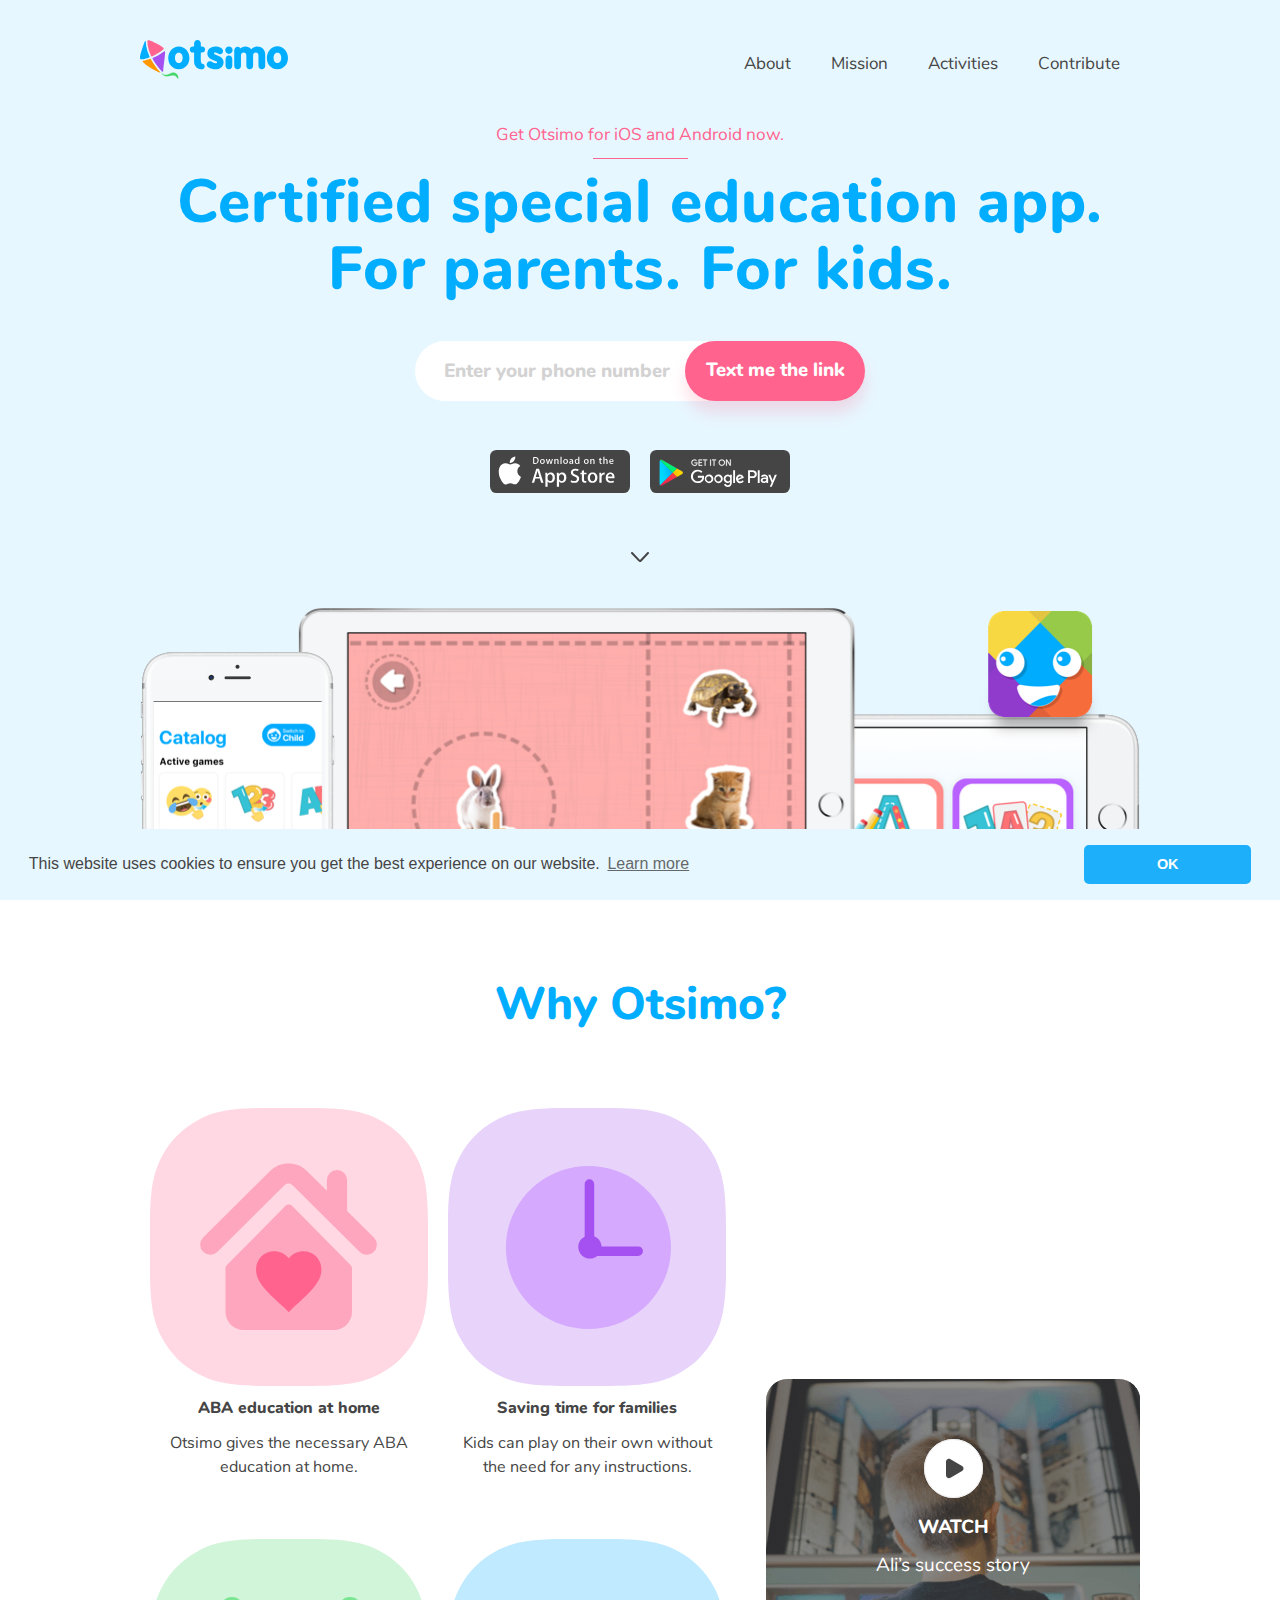
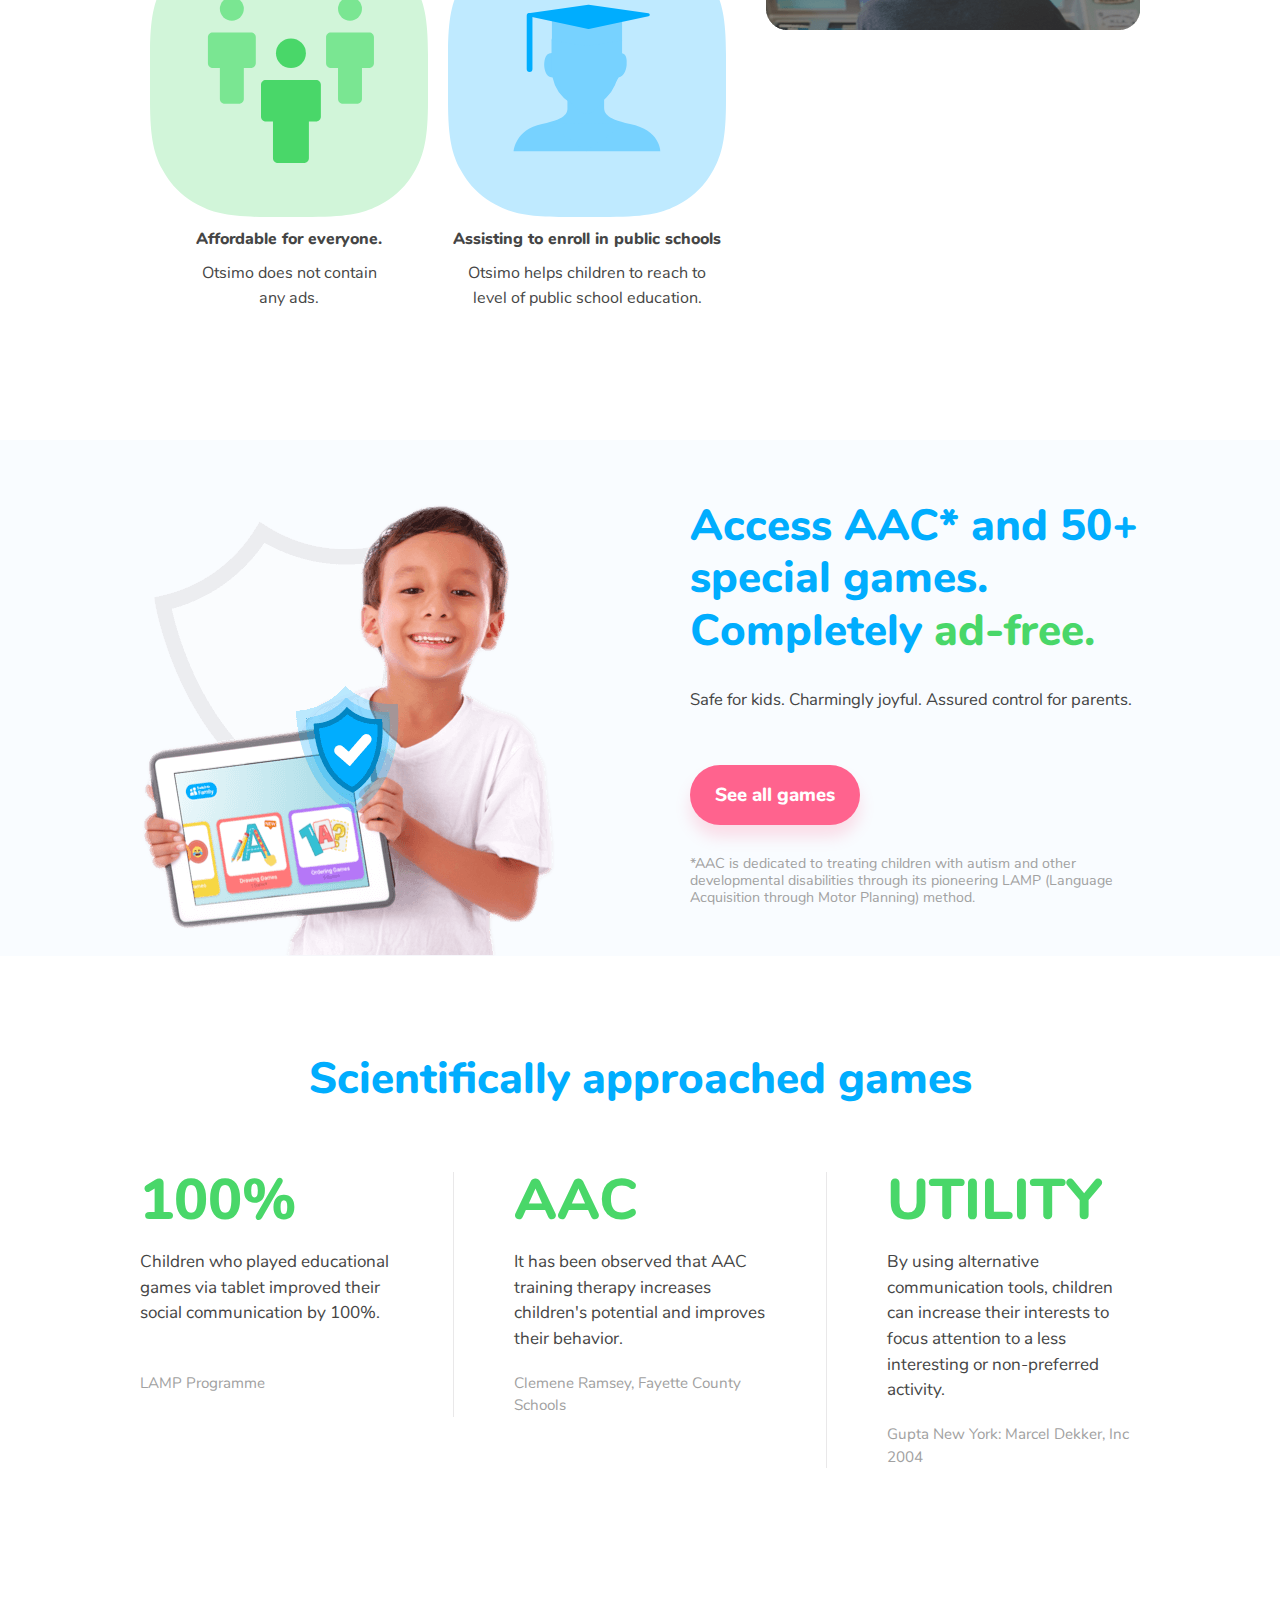
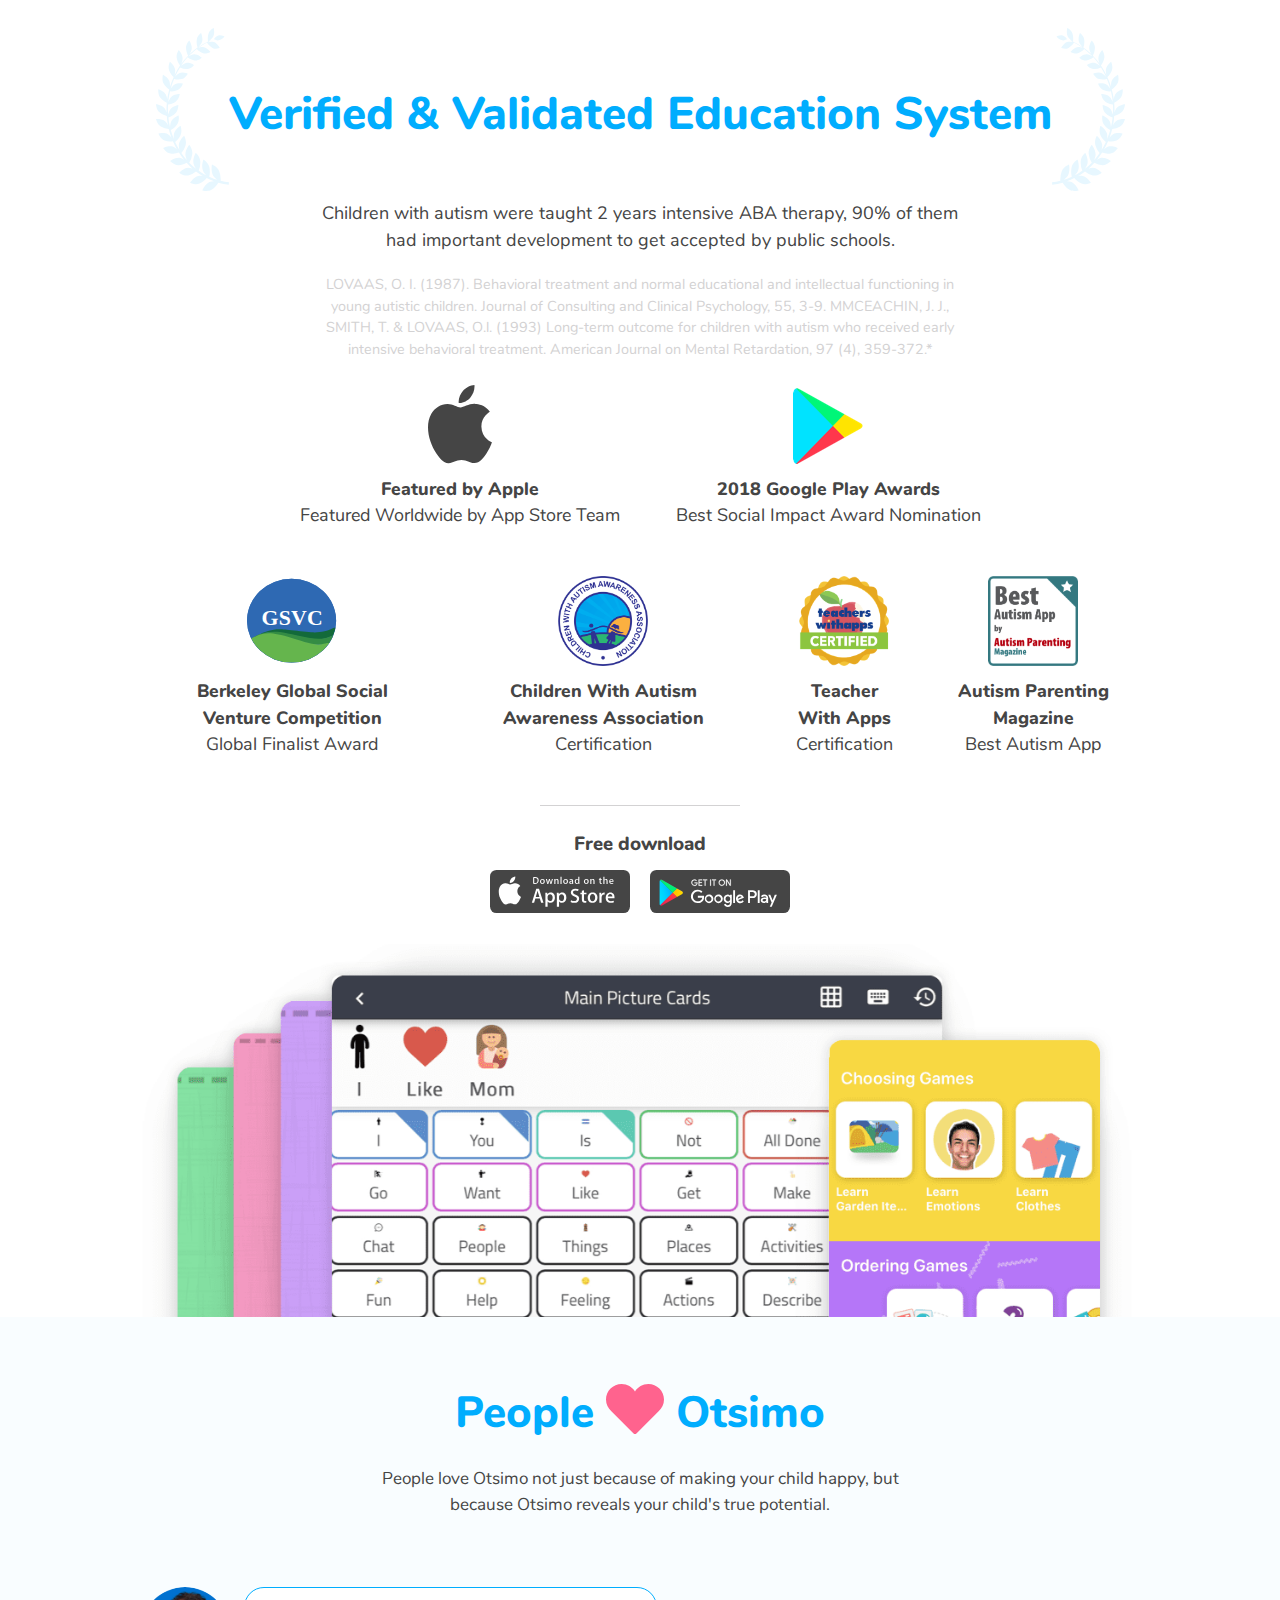
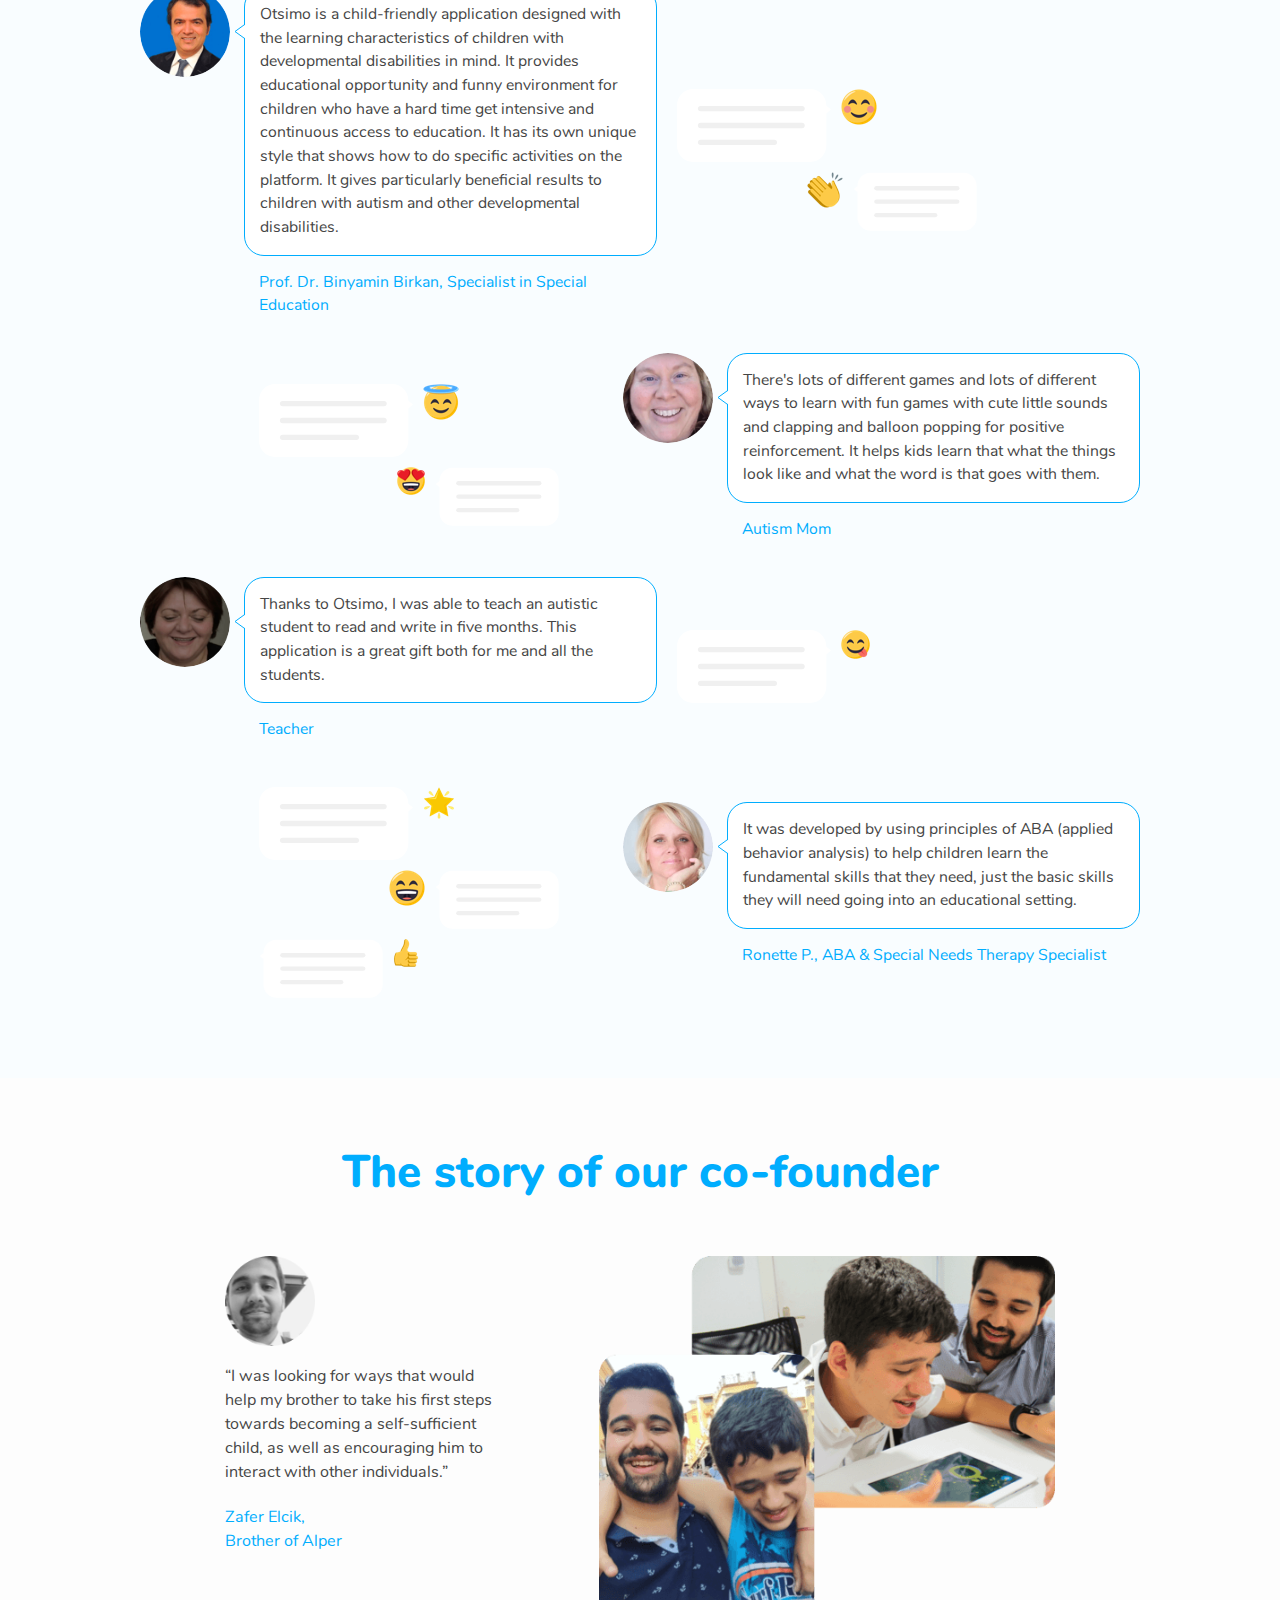
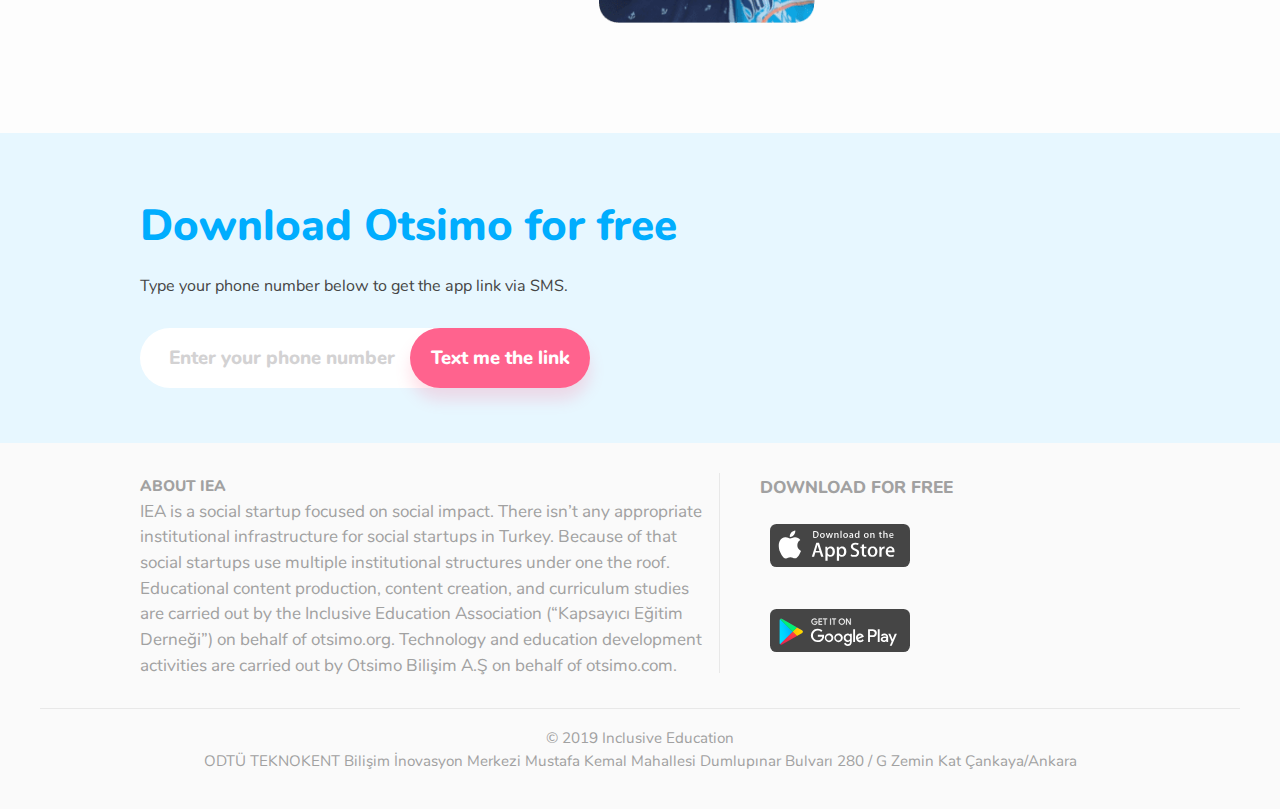
==== commit 8055677a: "add fonts, remove heap yandex" ====
--- a/index.html
+++ b/index.html
@@ -9,35 +9,18 @@
     <meta name="generator" content="Gatsby 2.0.76">
     <title>Otsimo | Special Education for Special Children | Autism, Down Syndrome …</title>
     <link rel="sitemap" type="application/xml" href="https://otsimo.org/sitemap.xml">
-    <script async="" src="./index_files/gtm.js"></script>
+    <!-- <script async="" src="./index_files/gtm.js"></script> -->
     <script async="" src="./index_files/js"></script>
-    <script type="text/javascript">
-        window.dataLayer = window.dataLayer || [];
 
-        function gtag() {
-            dataLayer.push(arguments);
-        }
-        gtag('js', new Date());
-        gtag('config', 'UA-66421320-1', {
-            'optimize_id': 'GTM-T4PM537'
-        });
-    </script>
-    <script>
-        (function(w, d, s, l, i) {
-            w[l] = w[l] || [];
-            w[l].push({
-                'gtm.start': new Date().getTime(),
-                event: 'gtm.js'
-            });
-            var f = d.getElementsByTagName(s)[0],
-                j = d.createElement(s),
-                dl = l != 'dataLayer' ? '&l=' + l : '';
-            j.async = true;
-            j.src =
-                'https://www.googletagmanager.com/gtm.js?id=' + i + dl;
-            f.parentNode.insertBefore(j, f);
-        })(window, document, 'script', 'dataLayer', 'GTM-52FF5DT');
-    </script>
+    <!-- Google Tag Manager -->
+<script>
+(function(w,d,s,l,i){w[l]=w[l]||[];w[l].push({'gtm.start':
+  new Date().getTime(),event:'gtm.js'});var f=d.getElementsByTagName(s)[0],
+  j=d.createElement(s),dl=l!='dataLayer'?'&l='+l:'';j.async=true;j.src=
+  'https://www.googletagmanager.com/gtm.js?id='+i+dl;f.parentNode.insertBefore(j,f);
+  })(window,document,'script','dataLayer','GTM-TR82B87');
+  </script>
+  <!-- End Google Tag Manager -->
     <link as="script" rel="preload" href="./index_files/component---node-modules-gatsby-plugin-offline-app-shell-js-e48c2b9edb2cb3af78b3.js">
     <link as="script" rel="preload" href="./index_files/app-fd571852e02dc49880f3.js">
     <link as="script" rel="preload" href="./index_files/webpack-runtime-3aab2c42b3090048e0fe.js">
@@ -126,6 +109,7 @@
     <link rel="stylesheet" type="text/css" href="./index_files/1.b5790b30d649d646cce5.css">
     <script charset="utf-8" src="./index_files/1-b44b96f6737fc3ffb1eb.js"></script>
     <link rel="stylesheet" type="text/css" href="./index_files/component---src-pages-en-index-js.d480844dc3ee32cf1ada.css">
+    <link rel="stylesheet" type="text/css" href="./fonts/font.css">
     <script charset="utf-8" src="./index_files/component---src-pages-en-index-js-d60f40585fed2f86587a.js"></script>
     <style data-jss="" data-meta="t, Unthemed, Static">
         .c011 {
@@ -397,9 +381,10 @@
         <div class="cc-compliance"><a aria-label="dismiss cookie message" role="button" tabindex="0" class="cc-btn cc-dismiss">OK</a></div>
         <!--googleon: all-->
     </div>
-    <noscript>
-        <iframe src="https://www.googletagmanager.com/ns.html?id=GTM-52FF5DT" height="0" width="0" style="display: none; visibility: hidden"></iframe>
-    </noscript>
+   <!-- Google Tag Manager (noscript) -->
+<noscript><iframe src="https://www.googletagmanager.com/ns.html?id=GTM-TR82B87"
+  height="0" width="0" style="display:none;visibility:hidden"></iframe></noscript>
+  <!-- End Google Tag Manager (noscript) -->
     <script type="text/javascript">
         /* <![CDATA[ */
         var google_conversion_id = 871939585;
--- a/fonts/font.css
+++ b/fonts/font.css
@@ -0,0 +1,32 @@
+/* latin-ext */
+@font-face {
+  font-family: 'Nunito';
+  font-style: normal;
+  font-weight: 400;
+  src: local('Nunito Regular'), local('Nunito-Regular'), url(./f1.woff2) format('woff2');
+  unicode-range: U+0100-024F, U+0259, U+1E00-1EFF, U+20A0-20AB, U+20AD-20CF, U+2C60-2C7F, U+A720-A7FF;
+}
+/* latin */
+@font-face {
+  font-family: 'Nunito';
+  font-style: normal;
+  font-weight: 400;
+  src: local('Nunito Regular'), local('Nunito-Regular'), url(./f2.woff2) format('woff2');
+  unicode-range: U+0000-00FF, U+0131, U+0152-0153, U+02BB-02BC, U+02C6, U+02DA, U+02DC, U+2000-206F, U+2074, U+20AC, U+2122, U+2212, U+2215;
+}
+/* latin-ext */
+@font-face {
+  font-family: 'Nunito';
+  font-style: normal;
+  font-weight: 800;
+  src: local('Nunito ExtraBold'), local('Nunito-ExtraBold'), url(./f3.woff2) format('woff2');
+  unicode-range: U+0100-024F, U+0259, U+1E00-1EFF, U+20A0-20AB, U+20AD-20CF, U+2C60-2C7F, U+A720-A7FF;
+}
+/* latin */
+@font-face {
+  font-family: 'Nunito';
+  font-style: normal;
+  font-weight: 800;
+  src: local('Nunito ExtraBold'), local('Nunito-ExtraBold'), url(./f4.woff2) format('woff2');
+  unicode-range: U+0000-00FF, U+0131, U+0152-0153, U+02BB-02BC, U+02C6, U+02DA, U+02DC, U+2000-206F, U+2074, U+20AC, U+2122, U+2212, U+2215;
+}
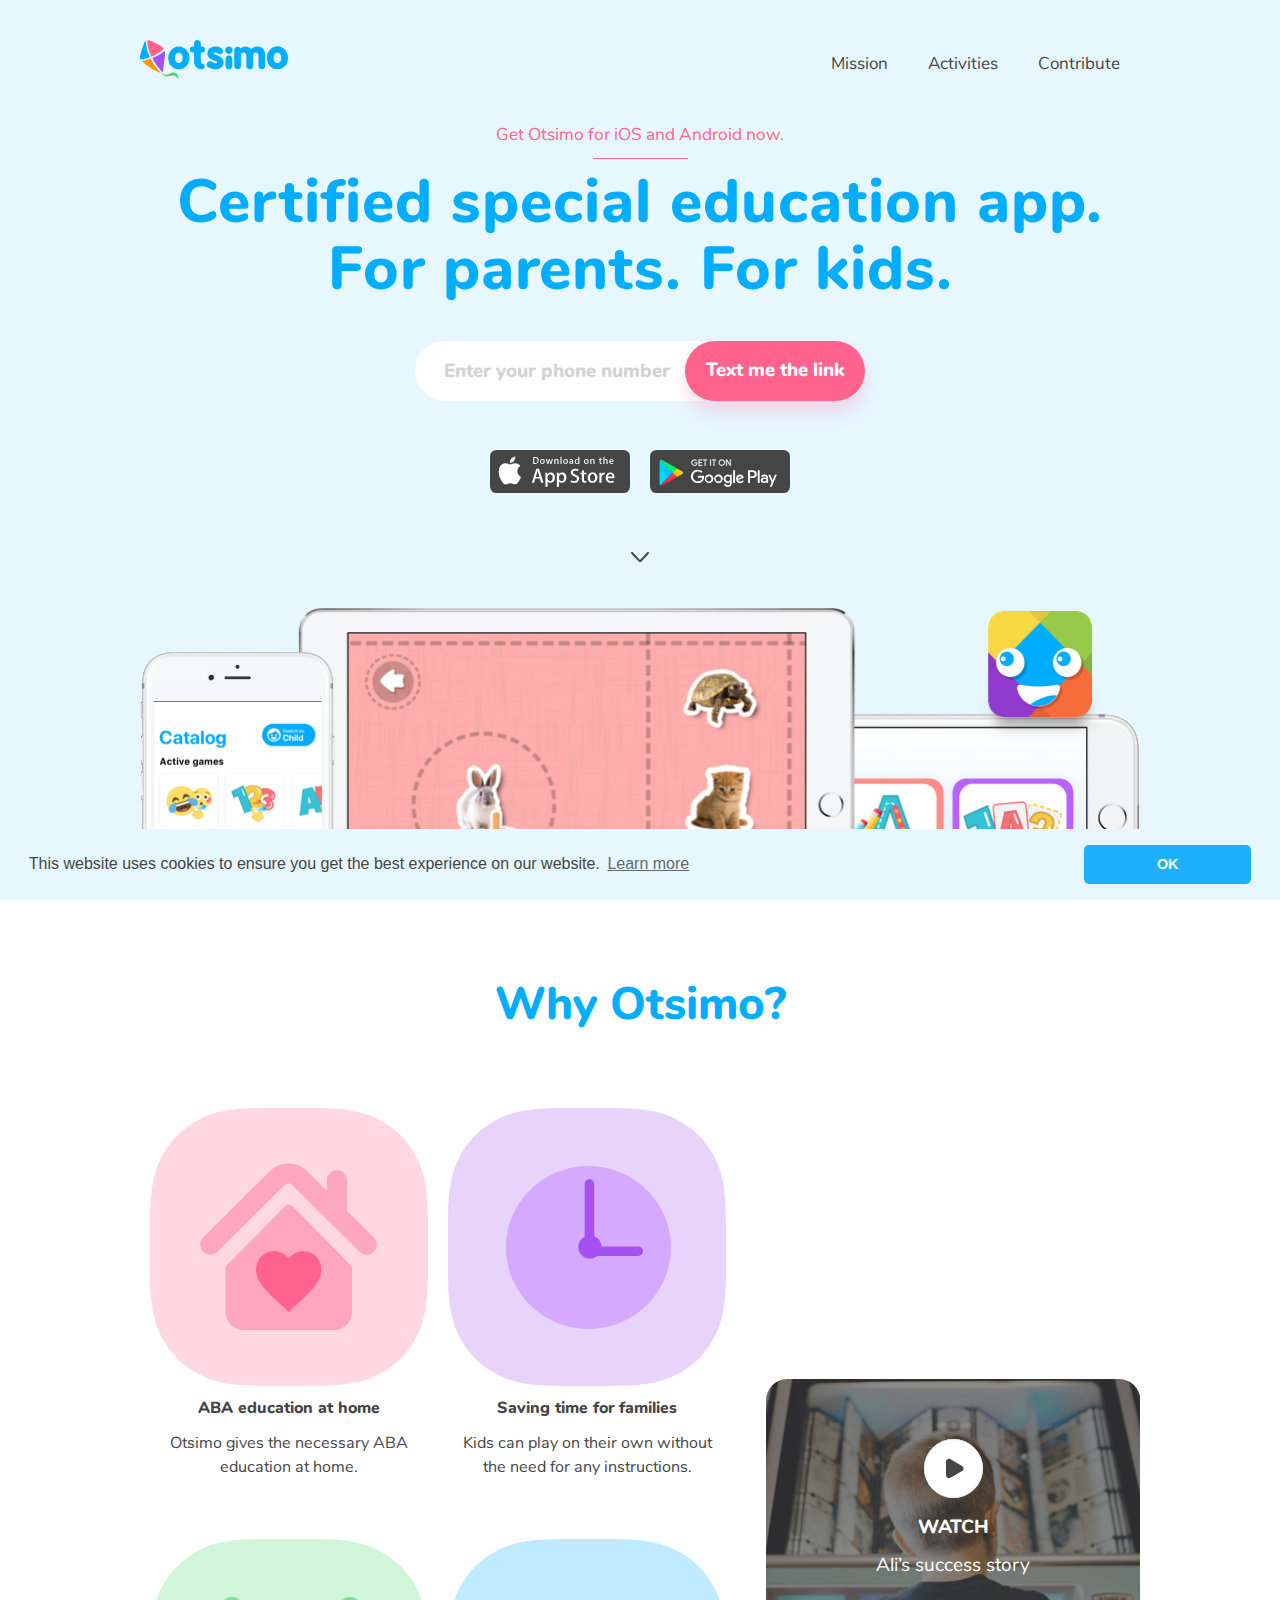
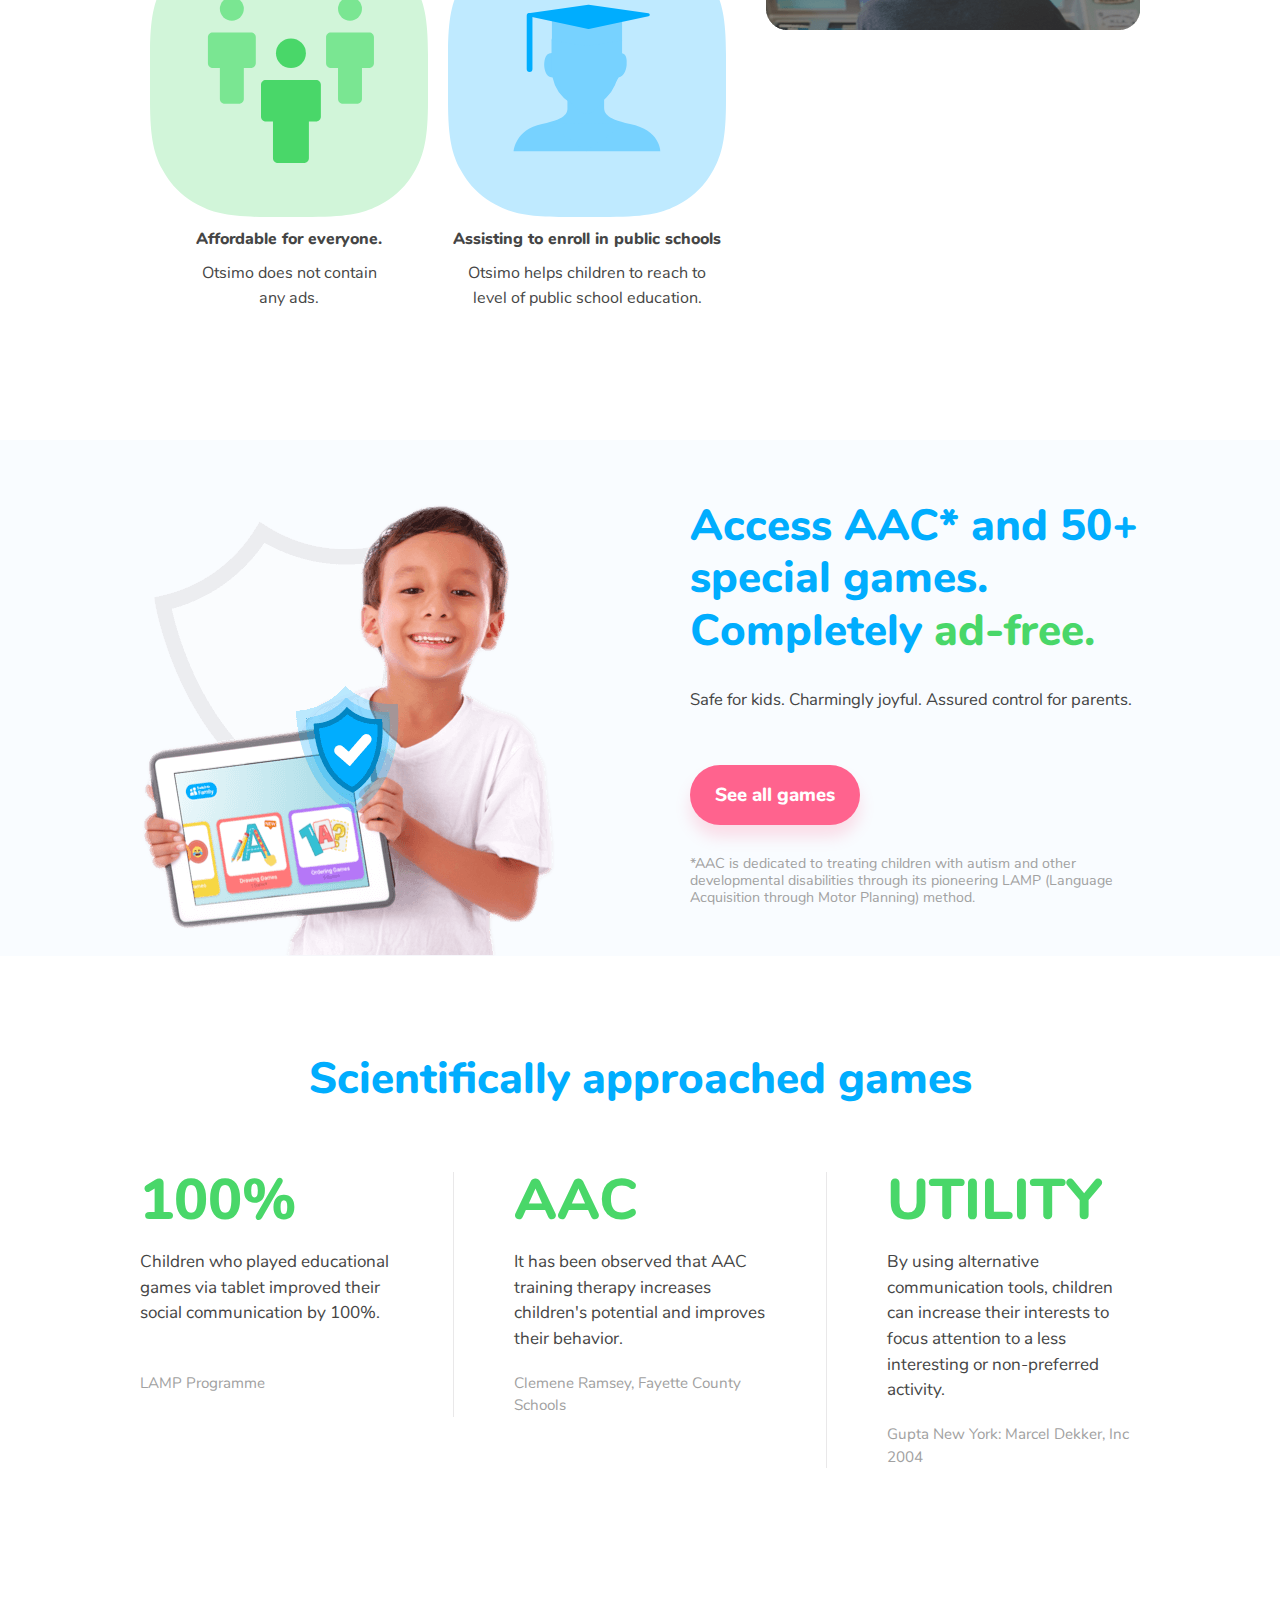
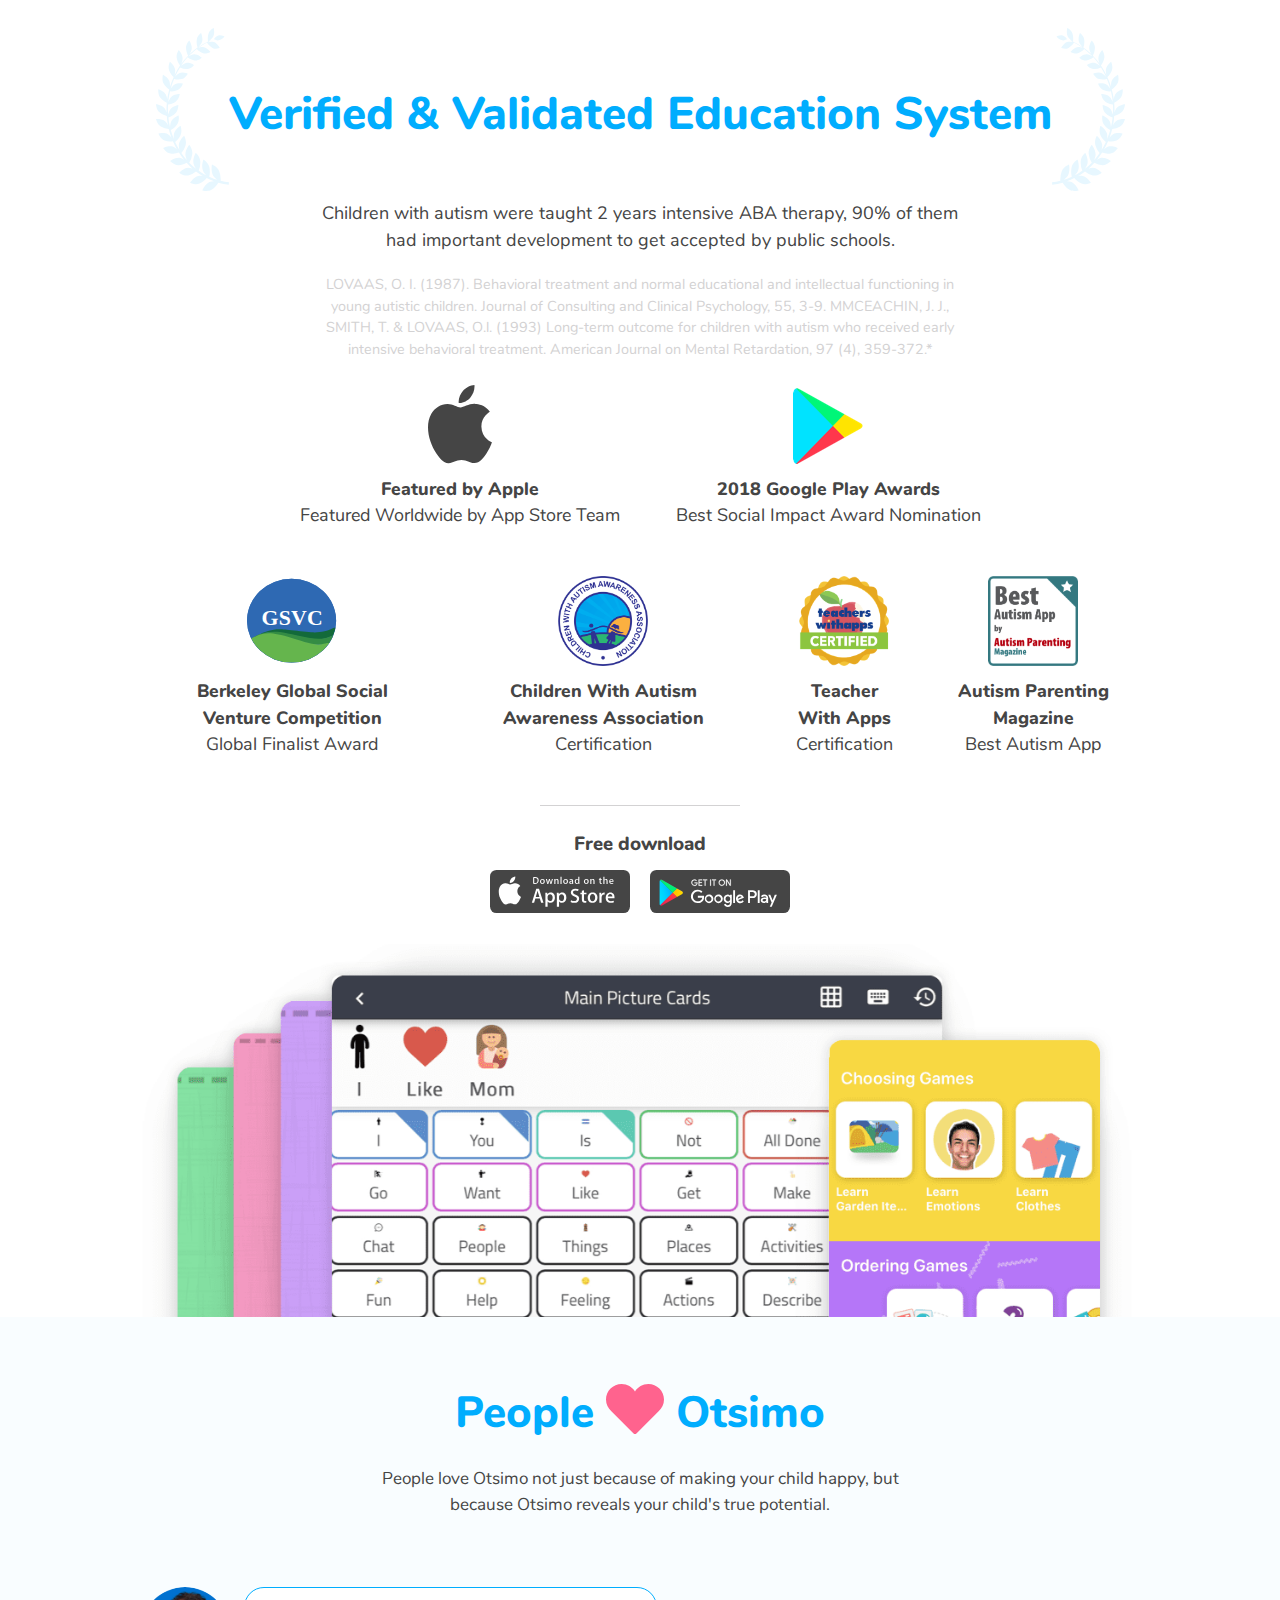
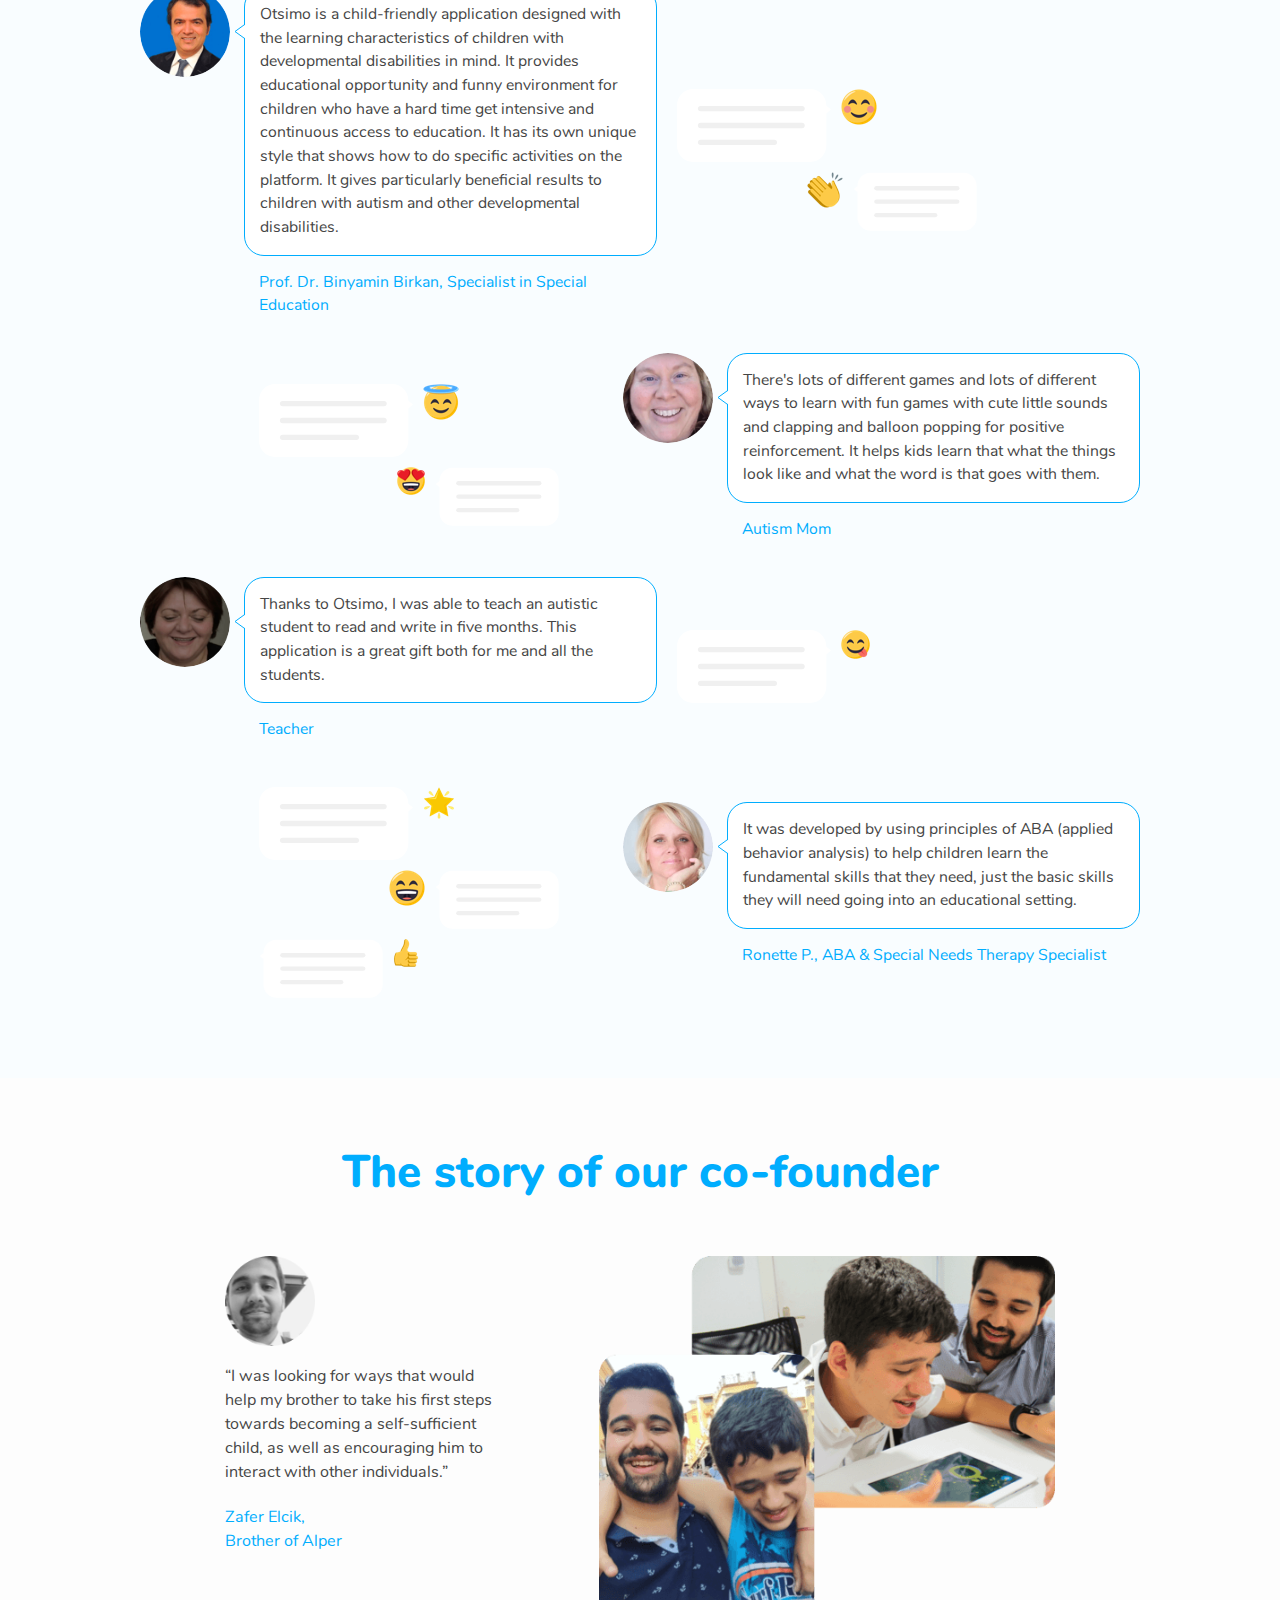
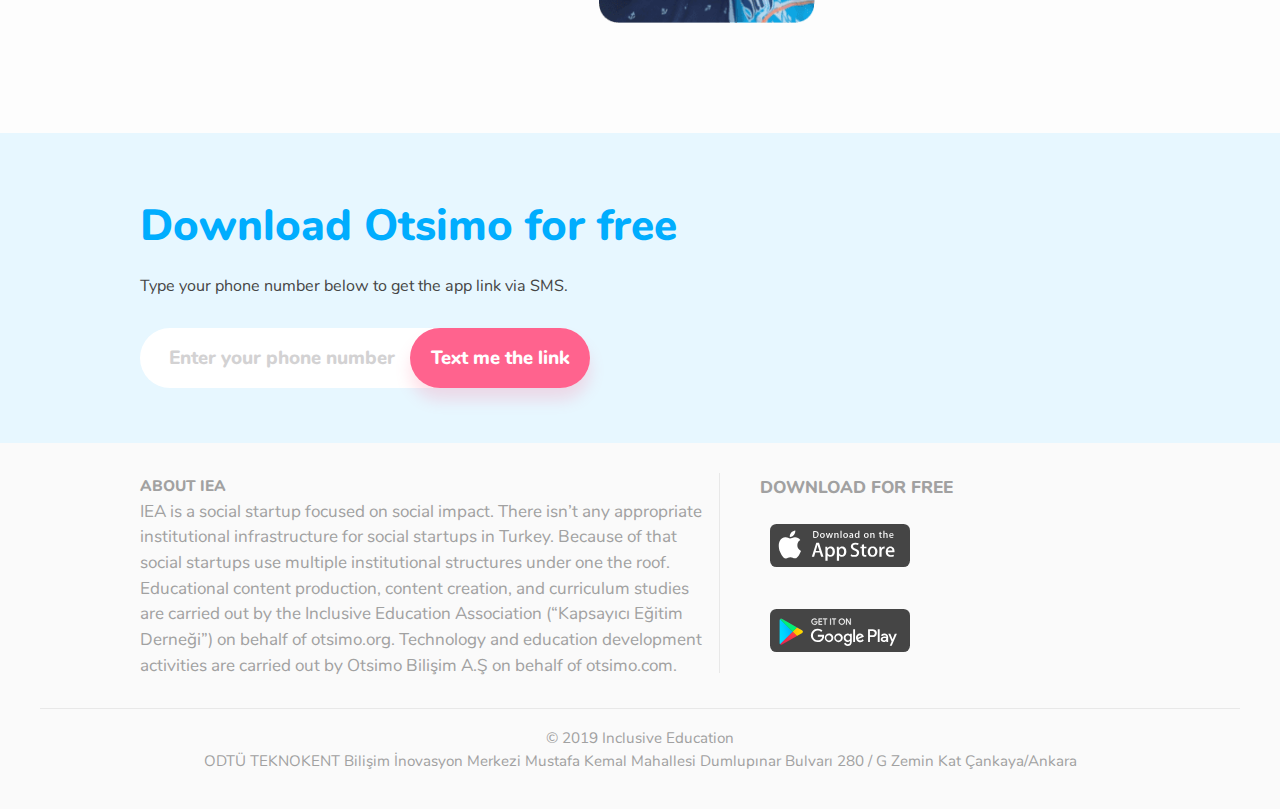
==== commit e631325e: "remove about" ====
--- a/index.html
+++ b/index.html
@@ -407,19 +407,19 @@
                             <div class="LandingCarrier">
                                 <div class="LandingInner">
                                     <div class="header" id="header">
-                                        <a aria-current="page" id="logo" class="" href="https://otsimo.com/en/">
+                                        <a aria-current="page" id="logo" class="" href="./">
                                             <img class="logoImage" width="148" height="39" alt="logo" src="./index_files/logo-a2019223ff88822d780208d8709b0a50.svg">
                                         </a>
-                                        <div class="menuButton">
+                                        <div class="menuButton" onClick="document.getElementById('menuCarrier').className = 'menuCarrier menuCarrierOpen'">
                                             <img width="12" height="10" alt="menu" src="[data-uri]">
                                             <strong>MENU</strong>
                                         </div>
-                                        <div class="menuCarrier">
-                                            <div class="menu">
-                                                <img alt="close" src="[data-uri]">
-                                                <a href="./about" data-url=/about>
+                                        <div id="menuCarrier" class="menuCarrier">
+                                            <div class="menu" >
+                                                <img alt="close" onClick="document.getElementById('menuCarrier').className = 'menuCarrier'" src="[data-uri]">
+                                                <!-- <a href="./about" data-url=/about>
                                                     <li>About</li>
-                                                </a>
+                                                </a> -->
                                                 <a href="./mission" data-url=/mission>
                                                     <li>Mission</li>
                                                 </a>
--- a/index_files/component---src-pages-en-index-js.d480844dc3ee32cf1ada.css
+++ b/index_files/component---src-pages-en-index-js.d480844dc3ee32cf1ada.css
@@ -1 +1,1666 @@
-.InputCarrier{width:450px;background:#fff;height:60px;border-radius:30px;margin:30px 0;display:flex;justify-content:space-between}.InputCarrier img{margin-left:30px;height:28px;margin-top:11px}.InputCarrier input{height:100%;color:#555;font-size:1em;width:calc(100% - 200px)}.InputCarrier input::-webkit-input-placeholder{color:#d3d2d3;opacity:1}.InputCarrier input:-ms-input-placeholder{color:#d3d2d3;opacity:1}.InputCarrier input::-ms-input-placeholder{color:#d3d2d3;opacity:1}.InputCarrier input::placeholder{color:#d3d2d3;opacity:1}.Button{color:#fff;background:#ff638e;height:100%;width:180px;border-radius:30px;display:flex;cursor:pointer;justify-content:center;align-items:center;box-shadow:0 12px 15px 0 rgba(255,99,142,.2)}.InputCarrierNotice{align-self:center;width:100%;text-align:center}.problem{border:2px solid red;color:red}.sent{border:2px solid #32c052;color:#32c052}.textMe{background:#e7f7ff;color:#a1a1a1}.textMeCarrier{max-width:1200px;margin:auto}.textMeCarrier,.textMeInner{width:100%;display:flex;flex-direction:column;min-height:260px}.textMeInner{max-width:1000px;margin:30px auto auto;padding-bottom:20px;background:url(/static/girl-f6d2351e5c7a923cdc5c042dead91bae.png) no-repeat;background-position:100% 100%}.textMeInner h2{font-size:2.3em;padding-top:30px;color:#00adfe}.textMeInner p{color:#454545;font-size:.85em;padding-top:15px}.textMeInputCarrier{width:43%;background:#fff;height:60px;border-radius:30px;margin:30px 0;display:flex;justify-content:space-between;box-shadow:0 12px 15px 0 hsla(0,0%,63.1%,.2)}.textMeInputCarrier img{margin-left:30px}.textMeInputCarrier input{height:100%;color:#555;font-size:1.1em;width:calc(100% - 200px)}.textMeInputCarrier input::-webkit-input-placeholder{color:#d3d2d3;opacity:1}.textMeInputCarrier input:-ms-input-placeholder{color:#d3d2d3;opacity:1}.textMeInputCarrier input::-ms-input-placeholder{color:#d3d2d3;opacity:1}.textMeInputCarrier input::placeholder{color:#d3d2d3;opacity:1}.textMeInputCarrier .textMeButton{color:#fff;background:#ff638e;height:100%;width:120px;border-radius:30px;display:flex;justify-content:center;align-items:center}@media (max-width:1000px){.textMe{display:none;margin:auto}}.Advantages{background:rgba(231,245,255,.25);color:#454545}.AdvantagesCarrier{width:100%;max-width:1200px;margin:auto;display:flex;flex-direction:column}.AdvantagesInner{max-width:1000px;width:100%;display:flex;flex-direction:row;margin:30px auto auto;padding-bottom:120px}.AdvantagesInner h2{font-size:2.3em;padding-top:30px;color:#00adfe;line-height:1.2em}.AdvantagesInner h2 span{color:#ff9700}.AdvantagesInner p{font-size:.88em;padding:30px 0}.AdvantagesButton{width:250px;height:60px;border-radius:30px;background-color:#ff9700;color:#fff;display:flex;justify-content:center;align-items:center;font-size:1em;box-shadow:0 12px 15px 0 rgba(251,151,0,.2);margin-top:20px}.AdvantagesHolder{flex:11 1}.AdvantagesRight{position:relative;pointer-events:none;flex:9 1;overflow:hidden;margin-left:10px;margin-bottom:-120px;display:flex}.AdvantagesRightImg{position:absolute;width:100%;left:0;right:0;flex:9 1}@media (max-width:1000px){.AdvantagesInner{width:calc(100% - 50px);padding-bottom:72px;background-size:auto 70%;background-position:100% 100%}.AdvantagesHolder{flex:11 1}.AdvantagesInner h2{font-size:1.6em}.AdvantagesRight{margin-bottom:-72px}.AdvantagesRightImg{align-self:flex-end}}@media (max-width:500px){.AdvantagesInner{flex-direction:column;background-size:90%;background-position:bottom;height:610px;padding-bottom:0}.AdvantagesInner p br{display:none}.AdvantagesButton{margin:10px auto}.AdvantagesHolder{flex:1 1}.AdvantagesRight{flex:1 1;margin-bottom:0;margin-top:10px}.AdvantagesRightImg{align-items:center;height:100%;display:flex;flex-direction:row;margin-left:15px}.AdvantagesRightImg img{align-self:center;width:auto!important;height:100%!important}}.AllGames{background:rgba(231,245,255,.25);color:#454545}.AllGamesCarrier{max-width:1200px;margin:auto}.AllGamesCarrier,.AllGamesInner{width:100%;display:flex;flex-direction:column}.AllGamesInner{max-width:1000px;align-items:flex-end;margin:30px auto auto;padding-bottom:20px;background:url(/index_files/all-gv.png) no-repeat;background-position:0 100%;min-height:450px;position:relative}.AllGamesInner h2{font-size:2.3em;padding-top:30px;line-height:1.2em;color:#00adfe}.AllGamesInner h2 span{color:#49d769}.AllGamesRight{width:45%}.AllGamesInner p{font-size:.88em;padding:30px 0}.AllGamesButton{width:170px;height:60px;border-radius:30px;background-color:#ff638e;color:#fff;display:flex;justify-content:center;align-items:center;font-size:1em;margin-top:23px;box-shadow:0 12px 15px 0 rgba(255,99,142,.2)}.AllGamesInner .small{font-size:.75em;line-height:1.2em;color:#a1a1a1}@media (max-width:1000px){.AllGamesRight{width:48%;padding-right:5%}.AllGamesInner{background-position:7%;background-size:auto 50%;min-height:370px}.AllGamesInner h2{font-size:1.6em}.AllGamesInner h2 br{display:none}}@media (max-width:500px){.AllGamesRight{width:calc(100% - 50px)}.AllGamesInner{margin-top:0;height:720px;background-size:80%;background-position:7% bottom}.AllGamesInner h2 br{display:block}.AllGamesButton{margin:0 auto}}.Certificates{background:#fff;color:#454545}.CertificatesCarrier{max-width:1200px;margin:auto;min-height:260px;overflow:hidden}.CertificatesCarrier,.CertificatesInner{width:100%;display:flex;flex-direction:column}.CertificatesInner{max-width:1000px;margin:40px auto auto}.CertificatesTop{flex-direction:row}.CertificatesContent,.CertificatesTop{display:flex;align-items:center;justify-content:center}.CertificatesContent{max-width:655px;margin:auto;flex-direction:column;text-align:center}.CertificatesContent .mainText{font-size:.95em;color:#454545;padding-bottom:20px}.CertificatesContent .subText{font-size:.76em;color:#d3d2d3;padding:unset}.CertificatesBadges{display:flex;flex-direction:column;margin-top:24px}.CertificatesBadges .stores{display:flex;flex-direction:row;justify-content:space-evenly;margin-bottom:48px;align-items:baseline;align-self:center}.CertificatesBadges .awards{display:flex;flex-direction:row;justify-content:center;align-items:baseline}.badge{display:flex;flex-direction:column;align-items:center;text-align:center;margin:0 28px}.badge img{margin-bottom:12px;align-self:center}.awards .badge img{width:90px;height:90px}.badge .badgeTitle{font-size:18px;font-weight:700;white-space:pre-line}.badge .badgeText{font-size:18px;font-weight:400;line-height:25px;white-space:pre-line}.CertificatesBot{display:flex;flex-direction:column;align-items:center;text-align:center;margin-top:24px}.badges{display:flex;justify-content:center}.badges img{padding:15px;height:130px}.CertificatesInner h2{font-size:2.4em;color:#00adfe;text-align:center}.smallHr{border-top:1px solid #d3d2d3;width:200px;margin:24px 0}.appSSCarrier img{width:100%;margin-top:10px;position:relative;top:10px}@media (max-width:1000px){.CertificatesInner h2{font-size:1.6em}.badge .badgeText,.badge .badgeTitle{font-size:16px}.CertificatesBadges .stores{margin-bottom:28px}}@media (max-width:500px){.CertificatesInner{margin:25px 20px 0;width:calc(100% - 40px)}.CertificatesTop{margin-top:24px}.CertificatesLeftBranch,.CertificatesRightBranch{display:none}.CertificatesContent .mainText{padding:10px 20px;font-size:.9em}.CertificatesBadges .awards,.CertificatesBadges .stores{flex-direction:column;align-items:center}.badge{margin:24px 28px}.badge .badgeTitle{margin-bottom:8px}.badges img{height:110px}.appSSCarrier img{-webkit-transform:scale(1.3);transform:scale(1.3)}}.coFounder{background:#fdfdfd;color:#454545}.coFounderCarrier{max-width:1200px;margin:auto;min-height:260px}.coFounderCarrier,.coFounderInner{width:100%;display:flex;flex-direction:column}.coFounderInner{max-width:1000px;margin:40px auto}.coFounderInner h2{font-size:2.4em;padding-top:20px;text-align:center;color:#00adfe}.coFounderInnerRow{max-width:830px;width:100%;display:flex;flex-direction:row;justify-content:space-between;margin:50px auto;padding-bottom:20px}.coFounderInnerRowLeft{width:33%;font-size:.85em}.coFounderImageZafer{width:90px;margin-bottom:10px}.coFounderName{color:#00adfe;padding:20px 0}.coFounderInnerRowRight{width:55%}.coFounderImageAlper{pointer-events:"none";width:100%}.coFounderButton{width:150px;height:60px;border-radius:30px;background-color:#ff638e;box-shadow:0 12px 15px 0 rgba(255,99,142,.2);color:#fff;display:flex;justify-content:center;align-items:center;font-size:1.1em;margin-top:30px}@media (max-width:1000px){.coFounderInner{width:calc(100% - 50px);padding:auto 25px}.coFounderInner h2{font-size:1.6em}}@media (max-width:500px){.coFounderInner{margin-top:10px;margin-bottom:10px}.coFounderInnerRow{flex-direction:column;margin-top:20px}.coFounderInnerRowLeft{width:100%}.coFounderButton{margin:20px auto 30px}.coFounderInnerRowRight{width:90%;margin:10px 5% 0}}.Comments{background:rgba(231,247,255,.25);color:#454545}.CommentsCarrier{width:100%;max-width:1200px;margin:auto;display:flex;flex-direction:column}.CommentsGridHolder{padding-top:40px}.CommentsInner{max-width:1000px;width:100%;display:flex;flex-direction:column;margin:60px auto}.CommentsInner h2{font-size:2.3em;text-align:center;color:#00adfe}.CommentsInner h2 img{height:50px;position:relative;top:7px}.CommentsInner p{font-size:.9em;text-align:center;padding:20px 0}.CommentList{display:flex;justify-content:space-between;align-items:center;flex-direction:row;padding:10px 0}.CommentList:nth-child(2n){flex-direction:row-reverse}.CommentListInnerLeft{flex:7 1;display:flex;flex-direction:row;justify-content:space-between;align-items:flex-start;font-size:.83em}.CommentBodyInner{border:1px solid #00adfe;background:#fff;border-radius:20px 20px 20px 20px}.CommentListInnerRight{flex:6 1;padding:0 20px}.CommentListInnerRight div{display:flex;justify-content:flex-start;align-items:flex-start;margin:10px 0;max-width:300px}.CommentListInnerRight div:nth-child(2n){flex-direction:row-reverse}.CommentListInnerRight div img:nth-child(2){margin:0 10px}.CommentList:nth-child(2n) .CommentListInnerRight>div{margin-left:calc(90% - 300px)}.CommentLeft{position:relative;left:2px;top:37px}.CommentBodyInner{padding:15px}.CommentBodyName{padding:15px;white-space:pre-line;color:#00adfe}.avatar{width:90px;border-radius:50%}.CommentTop,.scrollerBeats{display:none}@media (max-width:1000px){.CommentsGridHolder{max-width:800px;margin:auto}.CommentBubble1{width:190px}.CommentBubble2{width:130px}.CommentListInnerRight{flex:4 1}.CommentList:nth-child(2n) .CommentListInnerRight>div{margin-left:0}}@media (max-width:500px){.CommentsInner p{padding:20px 40px}.CommentsInner p br{display:none}.CommentList{flex-direction:column-reverse!important;width:100vw;float:left}.CommentLeft{-webkit-transform:rotate(90deg);transform:rotate(90deg);top:2px;left:38px;margin-top:10px}.CommentListInnerLeft{padding:0 15px;flex-direction:column;position:relative;z-index:2}.CommentListInnerRight{max-height:70px;width:60%;position:relative;left:-15%}.CommentList:nth-child(2n) .CommentListInnerLeft{align-items:flex-end}.CommentList:nth-child(2n-1) .CommentListInnerRight{left:10%}.CommentList:nth-child(2n) .CommentLeft{left:-37px;top:2px}.CommentListInnerRight div:nth-child(3){display:none}.CommentList:nth-child(2n) .CommentBodyInner{border-radius:20px 20px 20px 20px}.CommentsGridHolder{padding-top:0;width:100%;overflow-x:scroll;max-width:none}.CommentScroller{padding-top:0;width:400vw;max-width:none}.scrollerBeats{display:flex;justify-content:center;align-items:center}.beat{width:10px;height:10px;border-radius:5px;background:#d3d2d3;margin:0 5px}.beatActive{background:#ff638e}.CommentsInner h2{font-size:1.6em;text-align:center;color:#00adfe}}.header{height:47px;display:flex;justify-content:space-between;flex-direction:row;width:100%;margin-top:0;align-items:center}.header>img{position:relative;top:-3px}.header .menu{line-height:34px}.header .menu li{list-style:none;font-size:.9em;float:left;height:34px;padding:0 20px}.header .menu .premium{border:1px solid #ff9700;color:#ff9700;border-radius:30px;margin-left:15px}.light .menu .premium{border:1px solid #fff;color:#fff}.light .menu li{color:#fff}.premium img{position:relative;top:2px;left:-3px;margin-right:4px}.menu>img,.menuButton{display:none}.activeIndicator{width:25px;height:4px;background:#fff;border-radius:2px;margin-top:5px}#school :after{content:attr(data-text1);visibility:visible}@media (max-width:500px){.activeIndicator{display:none}.menuButton{display:block;background:#ff638e;height:34px;line-height:34px;color:#fff;padding:0 14px;border-radius:17px;cursor:pointer}.menuButton img{height:13px}.menuCarrier{position:fixed;display:none;top:0;left:0;height:100vh;width:100vw;z-index:9999999999}.menuCarrierOpen{display:block;background-color:rgba(0,0,0,.7)}.menu{background:#fff;height:50%;display:flex;align-items:center;flex-direction:column;justify-content:space-around;padding:7% 0;z-index:9999999999}.header .menu li{font-size:1.6em;font-weight:700;color:#454545}.menu>img{display:block;position:relative;left:calc(50% - 50px);cursor:pointer}.header .menu .premium{height:50px;line-height:50px;border-radius:25px;margin-left:20px}.premium img{position:relative;top:3px;left:-3px;height:24px}.menuExtra{height:50vh;width:100vw}.light .menu .premium{border:1px solid #ff9700;color:#ff9700}.light .menu{color:#454545}.light .menuButton{background:#fff;color:#ff638e}.sticky{position:fixed;top:0;left:0;width:calc(100% - 50px);z-index:9999999;background:#fff;box-shadow:0 0 5px rgba(0,0,0,.1);padding:20px 25px 5px;display:flex;align-items:center}.sticky .logoImage{height:40px}.ihLogoImage{height:19px;width:144px}#school strong{font-weight:800!important}}@media print{.menu{display:none}}@media (max-width:1000px){#school strong{visibility:hidden}#school :after{visibility:visible;content:attr(data-text2)}}.Landing{background:#e7f7ff;color:#454545;min-height:calc(100vh - 102px)}.LandingCarrier{max-width:1200px;margin:auto}.LandingCarrier,.LandingInner{width:100%;height:100%;display:flex;flex-direction:column}.LandingInner{max-width:1000px;min-height:calc(100vh - 102px);margin:40px auto 0;justify-content:space-between}.LandingInner h1{font-size:3.2em;text-align:center;color:#00adfe;line-height:1.1em;letter-spacing:1px}.LandingInner>.downDiv{margin:auto}.subText{color:#ff638e;text-align:center;font-size:.91em;padding-top:35px}.purpleHr{border-top:1px solid #ff638e;width:95px;margin:10px auto}.down{padding:30px 0}.appCarrier{height:230px;margin:0;overflow:hidden}#theAppCarrier{margin:0}.appCarrier img,.press{width:100%}.press{height:60px;border-bottom:1px solid #f0f0f0;border-top:1px solid #f0f0f0}.en{width:inherit;height:inherit}.pressCarrier{display:flex;flex-direction:row;align-items:center;justify-content:space-between;width:100%;height:100%;max-width:1200px;margin:auto}.pressCarrier img{max-height:40px}.pressCarrier a{display:flex;flex-direction:row}#bbc img{max-height:25px}#forbes{margin-left:0}#forbes img,#parents img{max-height:25px}#mighty img{max-height:40px}#cosmopolitan img{max-height:28px}.LandingText{margin:auto}@media (max-width:1112px){.Landing,.LandingInner{min-height:auto}.LandingInner{width:calc(100% - 50px);padding:0 25px}.press{overflow-x:scroll}.pressCarrier{padding:0 16px;width:unset;min-width:-webkit-fit-content;min-width:-moz-fit-content;min-width:fit-content}.pressCarrier a{margin:0 14px}.en .pressCarrier a{margin:0}#bbc img{max-height:20px}#forbes img{max-height:17px}#parents img{max-height:16px}#mighty img{max-height:32px}#autismspeaks img{max-height:29px}#upworthy img{max-height:28px}#autismparenting img{max-height:27px}#cosmopolitan img{max-height:22px}.LandingText{display:none;margin:auto}.LandingInner h1{font-size:2.3em}.appCarrier{height:auto;margin-bottom:0;padding:0;line-height:0}}.mobileBreak{display:none}@media (max-width:500px){.Landing{min-height:calc(100vh - 102px)}.LandingInner{min-height:calc(100vh - 140px)}.press{height:150px;overflow:hidden}.press .en{height:inherit;overflow:inherit}.pressCarrier{flex-wrap:wrap;min-width:auto;margin:auto;-webkit-transform:none!important;transform:none!important}.en .pressCarrier,.pressCarrier{flex-direction:row;justify-content:center}.en .pressCarrier,.pressCarrier a{align-items:center}.pressCarrier a{display:flex;justify-content:center;width:calc(20% - 10px);padding-right:10px;padding-left:10px;height:50px}.en .pressCarrier a{margin:0 14px;width:-webkit-fit-content;width:-moz-fit-content;width:fit-content}#bbc{margin-left:14px}#autismspeaks,#forbes{padding:unset}#upworthy{padding:0 10px}#autismparenting,#cosmopolitan{padding:unset}.en .pressCarrier a img{max-width:unset;max-height:unset}.pressCarrier a img{max-width:100%;max-height:100%}.LandingInner h1{font-size:2em}.mobileBreak{display:block}}@media (max-width:360px){.en .pressCarrier a{margin:0 5px}#forbes{margin-left:5px}#sociable{margin-right:5px}}.ourAim{background:#fff;color:#454545}.ourAimCarrier{max-width:1200px;margin:auto;min-height:260px}.ourAimCarrier,.ourAimInner{width:100%;display:flex;flex-direction:column}.ourAimInner{max-width:1000px;margin:40px auto}.ourAimInner h2{font-size:2.4em;padding-top:30px;text-align:center;color:#00adfe}.ourAimInnerRow{max-width:1000px;width:100%;display:flex;flex-direction:row;justify-content:space-between;margin:40px auto;padding-bottom:20px}.ourAimInnerRowLeft{flex:2 1;margin-right:30px;display:flex;flex-direction:row;flex-wrap:wrap}.grid{width:calc(50% - 20px);display:flex;justify-content:center;flex-direction:column;text-align:center;padding:30px 10px}.grid h3,.grid p{font-size:.85em}.grid h3{padding:10px 0}.ourAimInnerRowRight{flex:1 1;display:flex;justify-content:center;align-items:center}.ourAimInnerRowRight>div{position:relative}.over{position:absolute;width:100%;color:#fff;height:100%;left:0;top:0;display:flex;align-items:center;flex-direction:column;justify-content:center}.over img{margin-bottom:15px}.over p{padding-top:10px}.shadowBg{width:100vw;height:100vh;background:#fff;position:fixed;top:0;left:0;z-index:100000000000000000;background:rgba(0,0,0,.8);justify-content:center;align-items:center}.shadowInner{max-width:1000px;margin:auto;width:100%}.shadowInner iframe{display:block;width:640px;height:360px;margin:auto}@media (max-width:1000px){.ourAimInnerRow{flex-direction:column}.ourAimInnerRowRight{margin-top:100px}.ourAimInner h2{font-size:1.6em}.shadowInner iframe{width:100%;height:360px}}@media (max-width:500px){.ourAimInnerRowLeft{flex-direction:column}.grid{width:100%}.ourAimInnerRow{margin-top:10px}.ourAimInner h2{font-size:1.6em;padding:0;margin:0}.ourAimInnerRowRight{margin:15px auto auto;width:90%}.ourAimInnerRowRight>div>img{width:100%}.ourAimInner{margin-bottom:0}}.Scientific{background:#fff;color:#454545}.ScientificCarrier{max-width:1200px;margin:auto}.ScientificCarrier,.ScientificInner{width:100%;display:flex;flex-direction:column}.ScientificInner{max-width:1000px;margin:60px auto}.ScientificInner h2{font-size:2.3em;text-align:center;padding-top:30px;color:#00adfe}.ScientificInner h2 br{display:none}.ScientificGridHolder{display:flex;justify-content:center;flex-direction:row;align-items:baseline}.ScientificGrid{display:flex;flex:1 1;margin:60px 0;padding:0 60px;justify-content:flex-end;flex-direction:column;align-items:baseline;border-left:1px solid rgba(211,210,211,.5)}.ScientificGrid p{padding:20px 0;font-size:.9em}.ScientificFrom{font-size:.8em;color:#a1a1a1}.ScientificTitle{color:#49d769;font-size:3em;line-height:1em}@media (max-width:1000px){.ScientificInner{width:calc(100% - 50px);padding:0 25px}.ScientificGrid{padding:0 40px}.ScientificInner h2{font-size:1.6em}.ScientificTitle{font-size:2em;line-height:1em}}@media (max-width:500px){.ScientificGridHolder{flex-direction:column}.ScientificGrid{padding:25px 0;border-top:1px solid #eee;border-left:0;margin:10px 0}.ScientificInner h2 br{display:block}.ScientificInner{margin-top:20px}.ScientificTitle{font-size:3em;line-height:1em}}+.InputCarrier {
+  width: 450px;
+  background: #fff;
+  height: 60px;
+  border-radius: 30px;
+  margin: 30px 0;
+  display: flex;
+  justify-content: space-between;
+}
+
+.InputCarrier img {
+  margin-left: 30px;
+  height: 28px;
+  margin-top: 11px;
+}
+
+.InputCarrier input {
+  height: 100%;
+  color: #555;
+  font-size: 1em;
+  width: calc(100% - 200px);
+}
+
+.InputCarrier input::-webkit-input-placeholder {
+  color: #d3d2d3;
+  opacity: 1;
+}
+
+.InputCarrier input:-ms-input-placeholder {
+  color: #d3d2d3;
+  opacity: 1;
+}
+
+.InputCarrier input::-ms-input-placeholder {
+  color: #d3d2d3;
+  opacity: 1;
+}
+
+.InputCarrier input::placeholder {
+  color: #d3d2d3;
+  opacity: 1;
+}
+
+.Button {
+  color: #fff;
+  background: #ff638e;
+  height: 100%;
+  width: 180px;
+  border-radius: 30px;
+  display: flex;
+  cursor: pointer;
+  justify-content: center;
+  align-items: center;
+  box-shadow: 0 12px 15px 0 rgba(255, 99, 142, 0.2);
+}
+
+.InputCarrierNotice {
+  align-self: center;
+  width: 100%;
+  text-align: center;
+}
+
+.problem {
+  border: 2px solid red;
+  color: red;
+}
+
+.sent {
+  border: 2px solid #32c052;
+  color: #32c052;
+}
+
+.textMe {
+  background: #e7f7ff;
+  color: #a1a1a1;
+}
+
+.textMeCarrier {
+  max-width: 1200px;
+  margin: auto;
+}
+
+.textMeCarrier,
+.textMeInner {
+  width: 100%;
+  display: flex;
+  flex-direction: column;
+  min-height: 260px;
+}
+
+.textMeInner {
+  max-width: 1000px;
+  margin: 30px auto auto;
+  padding-bottom: 20px;
+  background: url(/static/girl-f6d2351e5c7a923cdc5c042dead91bae.png) no-repeat;
+  background-position: 100% 100%;
+}
+
+.textMeInner h2 {
+  font-size: 2.3em;
+  padding-top: 30px;
+  color: #00adfe;
+}
+
+.textMeInner p {
+  color: #454545;
+  font-size: 0.85em;
+  padding-top: 15px;
+}
+
+.textMeInputCarrier {
+  width: 43%;
+  background: #fff;
+  height: 60px;
+  border-radius: 30px;
+  margin: 30px 0;
+  display: flex;
+  justify-content: space-between;
+  box-shadow: 0 12px 15px 0 hsla(0, 0%, 63.1%, 0.2);
+}
+
+.textMeInputCarrier img {
+  margin-left: 30px;
+}
+
+.textMeInputCarrier input {
+  height: 100%;
+  color: #555;
+  font-size: 1.1em;
+  width: calc(100% - 200px);
+}
+
+.textMeInputCarrier input::-webkit-input-placeholder {
+  color: #d3d2d3;
+  opacity: 1;
+}
+
+.textMeInputCarrier input:-ms-input-placeholder {
+  color: #d3d2d3;
+  opacity: 1;
+}
+
+.textMeInputCarrier input::-ms-input-placeholder {
+  color: #d3d2d3;
+  opacity: 1;
+}
+
+.textMeInputCarrier input::placeholder {
+  color: #d3d2d3;
+  opacity: 1;
+}
+
+.textMeInputCarrier .textMeButton {
+  color: #fff;
+  background: #ff638e;
+  height: 100%;
+  width: 120px;
+  border-radius: 30px;
+  display: flex;
+  justify-content: center;
+  align-items: center;
+}
+
+@media (max-width: 1000px) {
+  .textMe {
+    display: none;
+    margin: auto;
+  }
+}
+
+.Advantages {
+  background: rgba(231, 245, 255, 0.25);
+  color: #454545;
+}
+
+.AdvantagesCarrier {
+  width: 100%;
+  max-width: 1200px;
+  margin: auto;
+  display: flex;
+  flex-direction: column;
+}
+
+.AdvantagesInner {
+  max-width: 1000px;
+  width: 100%;
+  display: flex;
+  flex-direction: row;
+  margin: 30px auto auto;
+  padding-bottom: 120px;
+}
+
+.AdvantagesInner h2 {
+  font-size: 2.3em;
+  padding-top: 30px;
+  color: #00adfe;
+  line-height: 1.2em;
+}
+
+.AdvantagesInner h2 span {
+  color: #ff9700;
+}
+
+.AdvantagesInner p {
+  font-size: 0.88em;
+  padding: 30px 0;
+}
+
+.AdvantagesButton {
+  width: 250px;
+  height: 60px;
+  border-radius: 30px;
+  background-color: #ff9700;
+  color: #fff;
+  display: flex;
+  justify-content: center;
+  align-items: center;
+  font-size: 1em;
+  box-shadow: 0 12px 15px 0 rgba(251, 151, 0, 0.2);
+  margin-top: 20px;
+}
+
+.AdvantagesHolder {
+  flex: 11 1;
+}
+
+.AdvantagesRight {
+  position: relative;
+  pointer-events: none;
+  flex: 9 1;
+  overflow: hidden;
+  margin-left: 10px;
+  margin-bottom: -120px;
+  display: flex;
+}
+
+.AdvantagesRightImg {
+  position: absolute;
+  width: 100%;
+  left: 0;
+  right: 0;
+  flex: 9 1;
+}
+
+@media (max-width: 1000px) {
+  .AdvantagesInner {
+    width: calc(100% - 50px);
+    padding-bottom: 72px;
+    background-size: auto 70%;
+    background-position: 100% 100%;
+  }
+  .AdvantagesHolder {
+    flex: 11 1;
+  }
+  .AdvantagesInner h2 {
+    font-size: 1.6em;
+  }
+  .AdvantagesRight {
+    margin-bottom: -72px;
+  }
+  .AdvantagesRightImg {
+    align-self: flex-end;
+  }
+}
+
+@media (max-width: 500px) {
+  .AdvantagesInner {
+    flex-direction: column;
+    background-size: 90%;
+    background-position: bottom;
+    height: 610px;
+    padding-bottom: 0;
+  }
+  .AdvantagesInner p br {
+    display: none;
+  }
+  .AdvantagesButton {
+    margin: 10px auto;
+  }
+  .AdvantagesHolder {
+    flex: 1 1;
+  }
+  .AdvantagesRight {
+    flex: 1 1;
+    margin-bottom: 0;
+    margin-top: 10px;
+  }
+  .AdvantagesRightImg {
+    align-items: center;
+    height: 100%;
+    display: flex;
+    flex-direction: row;
+    margin-left: 15px;
+  }
+  .AdvantagesRightImg img {
+    align-self: center;
+    width: auto !important;
+    height: 100% !important;
+  }
+}
+
+.AllGames {
+  background: rgba(231, 245, 255, 0.25);
+  color: #454545;
+}
+
+.AllGamesCarrier {
+  max-width: 1200px;
+  margin: auto;
+}
+
+.AllGamesCarrier,
+.AllGamesInner {
+  width: 100%;
+  display: flex;
+  flex-direction: column;
+}
+
+.AllGamesInner {
+  max-width: 1000px;
+  align-items: flex-end;
+  margin: 30px auto auto;
+  padding-bottom: 20px;
+  background: url(/index_files/all-gv.png) no-repeat;
+  background-position: 0 100%;
+  min-height: 450px;
+  position: relative;
+}
+
+.AllGamesInner h2 {
+  font-size: 2.3em;
+  padding-top: 30px;
+  line-height: 1.2em;
+  color: #00adfe;
+}
+
+.AllGamesInner h2 span {
+  color: #49d769;
+}
+
+.AllGamesRight {
+  width: 45%;
+}
+
+.AllGamesInner p {
+  font-size: 0.88em;
+  padding: 30px 0;
+}
+
+.AllGamesButton {
+  width: 170px;
+  height: 60px;
+  border-radius: 30px;
+  background-color: #ff638e;
+  color: #fff;
+  display: flex;
+  justify-content: center;
+  align-items: center;
+  font-size: 1em;
+  margin-top: 23px;
+  box-shadow: 0 12px 15px 0 rgba(255, 99, 142, 0.2);
+}
+
+.AllGamesInner .small {
+  font-size: 0.75em;
+  line-height: 1.2em;
+  color: #a1a1a1;
+}
+
+@media (max-width: 1000px) {
+  .AllGamesRight {
+    width: 48%;
+    padding-right: 5%;
+  }
+  .AllGamesInner {
+    background-position: 7%;
+    background-size: auto 50%;
+    min-height: 370px;
+  }
+  .AllGamesInner h2 {
+    font-size: 1.6em;
+  }
+  .AllGamesInner h2 br {
+    display: none;
+  }
+}
+
+@media (max-width: 500px) {
+  .AllGamesRight {
+    width: calc(100% - 50px);
+  }
+  .AllGamesInner {
+    margin-top: 0;
+    height: 720px;
+    background-size: 80%;
+    background-position: 7% bottom;
+  }
+  .AllGamesInner h2 br {
+    display: block;
+  }
+  .AllGamesButton {
+    margin: 0 auto;
+  }
+}
+
+.Certificates {
+  background: #fff;
+  color: #454545;
+}
+
+.CertificatesCarrier {
+  max-width: 1200px;
+  margin: auto;
+  min-height: 260px;
+  overflow: hidden;
+}
+
+.CertificatesCarrier,
+.CertificatesInner {
+  width: 100%;
+  display: flex;
+  flex-direction: column;
+}
+
+.CertificatesInner {
+  max-width: 1000px;
+  margin: 40px auto auto;
+}
+
+.CertificatesTop {
+  flex-direction: row;
+}
+
+.CertificatesContent,
+.CertificatesTop {
+  display: flex;
+  align-items: center;
+  justify-content: center;
+}
+
+.CertificatesContent {
+  max-width: 655px;
+  margin: auto;
+  flex-direction: column;
+  text-align: center;
+}
+
+.CertificatesContent .mainText {
+  font-size: 0.95em;
+  color: #454545;
+  padding-bottom: 20px;
+}
+
+.CertificatesContent .subText {
+  font-size: 0.76em;
+  color: #d3d2d3;
+  padding: unset;
+}
+
+.CertificatesBadges {
+  display: flex;
+  flex-direction: column;
+  margin-top: 24px;
+}
+
+.CertificatesBadges .stores {
+  display: flex;
+  flex-direction: row;
+  justify-content: space-evenly;
+  margin-bottom: 48px;
+  align-items: baseline;
+  align-self: center;
+}
+
+.CertificatesBadges .awards {
+  display: flex;
+  flex-direction: row;
+  justify-content: center;
+  align-items: baseline;
+}
+
+.badge {
+  display: flex;
+  flex-direction: column;
+  align-items: center;
+  text-align: center;
+  margin: 0 28px;
+}
+
+.badge img {
+  margin-bottom: 12px;
+  align-self: center;
+}
+
+.awards .badge img {
+  width: 90px;
+  height: 90px;
+}
+
+.badge .badgeTitle {
+  font-size: 18px;
+  font-weight: 700;
+  white-space: pre-line;
+}
+
+.badge .badgeText {
+  font-size: 18px;
+  font-weight: 400;
+  line-height: 25px;
+  white-space: pre-line;
+}
+
+.CertificatesBot {
+  display: flex;
+  flex-direction: column;
+  align-items: center;
+  text-align: center;
+  margin-top: 24px;
+}
+
+.badges {
+  display: flex;
+  justify-content: center;
+}
+
+.badges img {
+  padding: 15px;
+  height: 130px;
+}
+
+.CertificatesInner h2 {
+  font-size: 2.4em;
+  color: #00adfe;
+  text-align: center;
+}
+
+.smallHr {
+  border-top: 1px solid #d3d2d3;
+  width: 200px;
+  margin: 24px 0;
+}
+
+.appSSCarrier img {
+  width: 100%;
+  margin-top: 10px;
+  position: relative;
+  top: 10px;
+}
+
+@media (max-width: 1000px) {
+  .CertificatesInner h2 {
+    font-size: 1.6em;
+  }
+  .badge .badgeText,
+  .badge .badgeTitle {
+    font-size: 16px;
+  }
+  .CertificatesBadges .stores {
+    margin-bottom: 28px;
+  }
+}
+
+@media (max-width: 500px) {
+  .CertificatesInner {
+    margin: 25px 20px 0;
+    width: calc(100% - 40px);
+  }
+  .CertificatesTop {
+    margin-top: 24px;
+  }
+  .CertificatesLeftBranch,
+  .CertificatesRightBranch {
+    display: none;
+  }
+  .CertificatesContent .mainText {
+    padding: 10px 20px;
+    font-size: 0.9em;
+  }
+  .CertificatesBadges .awards,
+  .CertificatesBadges .stores {
+    flex-direction: column;
+    align-items: center;
+  }
+  .badge {
+    margin: 24px 28px;
+  }
+  .badge .badgeTitle {
+    margin-bottom: 8px;
+  }
+  .badges img {
+    height: 110px;
+  }
+  .appSSCarrier img {
+    -webkit-transform: scale(1.3);
+    transform: scale(1.3);
+  }
+}
+
+.coFounder {
+  background: #fdfdfd;
+  color: #454545;
+}
+
+.coFounderCarrier {
+  max-width: 1200px;
+  margin: auto;
+  min-height: 260px;
+}
+
+.coFounderCarrier,
+.coFounderInner {
+  width: 100%;
+  display: flex;
+  flex-direction: column;
+}
+
+.coFounderInner {
+  max-width: 1000px;
+  margin: 40px auto;
+}
+
+.coFounderInner h2 {
+  font-size: 2.4em;
+  padding-top: 20px;
+  text-align: center;
+  color: #00adfe;
+}
+
+.coFounderInnerRow {
+  max-width: 830px;
+  width: 100%;
+  display: flex;
+  flex-direction: row;
+  justify-content: space-between;
+  margin: 50px auto;
+  padding-bottom: 20px;
+}
+
+.coFounderInnerRowLeft {
+  width: 33%;
+  font-size: 0.85em;
+}
+
+.coFounderImageZafer {
+  width: 90px;
+  margin-bottom: 10px;
+}
+
+.coFounderName {
+  color: #00adfe;
+  padding: 20px 0;
+}
+
+.coFounderInnerRowRight {
+  width: 55%;
+}
+
+.coFounderImageAlper {
+  pointer-events: "none";
+  width: 100%;
+}
+
+.coFounderButton {
+  width: 150px;
+  height: 60px;
+  border-radius: 30px;
+  background-color: #ff638e;
+  box-shadow: 0 12px 15px 0 rgba(255, 99, 142, 0.2);
+  color: #fff;
+  display: flex;
+  justify-content: center;
+  align-items: center;
+  font-size: 1.1em;
+  margin-top: 30px;
+}
+
+@media (max-width: 1000px) {
+  .coFounderInner {
+    width: calc(100% - 50px);
+    padding: auto 25px;
+  }
+  .coFounderInner h2 {
+    font-size: 1.6em;
+  }
+}
+
+@media (max-width: 500px) {
+  .coFounderInner {
+    margin-top: 10px;
+    margin-bottom: 10px;
+  }
+  .coFounderInnerRow {
+    flex-direction: column;
+    margin-top: 20px;
+  }
+  .coFounderInnerRowLeft {
+    width: 100%;
+  }
+  .coFounderButton {
+    margin: 20px auto 30px;
+  }
+  .coFounderInnerRowRight {
+    width: 90%;
+    margin: 10px 5% 0;
+  }
+}
+
+.Comments {
+  background: rgba(231, 247, 255, 0.25);
+  color: #454545;
+}
+
+.CommentsCarrier {
+  width: 100%;
+  max-width: 1200px;
+  margin: auto;
+  display: flex;
+  flex-direction: column;
+}
+
+.CommentsGridHolder {
+  padding-top: 40px;
+}
+
+.CommentsInner {
+  max-width: 1000px;
+  width: 100%;
+  display: flex;
+  flex-direction: column;
+  margin: 60px auto;
+}
+
+.CommentsInner h2 {
+  font-size: 2.3em;
+  text-align: center;
+  color: #00adfe;
+}
+
+.CommentsInner h2 img {
+  height: 50px;
+  position: relative;
+  top: 7px;
+}
+
+.CommentsInner p {
+  font-size: 0.9em;
+  text-align: center;
+  padding: 20px 0;
+}
+
+.CommentList {
+  display: flex;
+  justify-content: space-between;
+  align-items: center;
+  flex-direction: row;
+  padding: 10px 0;
+}
+
+.CommentList:nth-child(2n) {
+  flex-direction: row-reverse;
+}
+
+.CommentListInnerLeft {
+  flex: 7 1;
+  display: flex;
+  flex-direction: row;
+  justify-content: space-between;
+  align-items: flex-start;
+  font-size: 0.83em;
+}
+
+.CommentBodyInner {
+  border: 1px solid #00adfe;
+  background: #fff;
+  border-radius: 20px 20px 20px 20px;
+}
+
+.CommentListInnerRight {
+  flex: 6 1;
+  padding: 0 20px;
+}
+
+.CommentListInnerRight div {
+  display: flex;
+  justify-content: flex-start;
+  align-items: flex-start;
+  margin: 10px 0;
+  max-width: 300px;
+}
+
+.CommentListInnerRight div:nth-child(2n) {
+  flex-direction: row-reverse;
+}
+
+.CommentListInnerRight div img:nth-child(2) {
+  margin: 0 10px;
+}
+
+.CommentList:nth-child(2n) .CommentListInnerRight > div {
+  margin-left: calc(90% - 300px);
+}
+
+.CommentLeft {
+  position: relative;
+  left: 2px;
+  top: 37px;
+}
+
+.CommentBodyInner {
+  padding: 15px;
+}
+
+.CommentBodyName {
+  padding: 15px;
+  white-space: pre-line;
+  color: #00adfe;
+}
+
+.avatar {
+  width: 90px;
+  border-radius: 50%;
+}
+
+.CommentTop,
+.scrollerBeats {
+  display: none;
+}
+
+@media (max-width: 1000px) {
+  .CommentsGridHolder {
+    max-width: 800px;
+    margin: auto;
+  }
+  .CommentBubble1 {
+    width: 190px;
+  }
+  .CommentBubble2 {
+    width: 130px;
+  }
+  .CommentListInnerRight {
+    flex: 4 1;
+  }
+  .CommentList:nth-child(2n) .CommentListInnerRight > div {
+    margin-left: 0;
+  }
+}
+
+@media (max-width: 500px) {
+  .CommentsInner p {
+    padding: 20px 40px;
+  }
+  .CommentsInner p br {
+    display: none;
+  }
+  .CommentList {
+    flex-direction: column-reverse !important;
+    width: 100vw;
+    float: left;
+  }
+  .CommentLeft {
+    -webkit-transform: rotate(90deg);
+    transform: rotate(90deg);
+    top: 2px;
+    left: 38px;
+    margin-top: 10px;
+  }
+  .CommentListInnerLeft {
+    padding: 0 15px;
+    flex-direction: column;
+    position: relative;
+    z-index: 2;
+  }
+  .CommentListInnerRight {
+    max-height: 70px;
+    width: 60%;
+    position: relative;
+    left: -15%;
+  }
+  .CommentList:nth-child(2n) .CommentListInnerLeft {
+    align-items: flex-end;
+  }
+  .CommentList:nth-child(2n-1) .CommentListInnerRight {
+    left: 10%;
+  }
+  .CommentList:nth-child(2n) .CommentLeft {
+    left: -37px;
+    top: 2px;
+  }
+  .CommentListInnerRight div:nth-child(3) {
+    display: none;
+  }
+  .CommentList:nth-child(2n) .CommentBodyInner {
+    border-radius: 20px 20px 20px 20px;
+  }
+  .CommentsGridHolder {
+    padding-top: 0;
+    width: 100%;
+    overflow-x: scroll;
+    max-width: none;
+  }
+  .CommentScroller {
+    padding-top: 0;
+    width: 400vw;
+    max-width: none;
+  }
+  .scrollerBeats {
+    display: flex;
+    justify-content: center;
+    align-items: center;
+  }
+  .beat {
+    width: 10px;
+    height: 10px;
+    border-radius: 5px;
+    background: #d3d2d3;
+    margin: 0 5px;
+  }
+  .beatActive {
+    background: #ff638e;
+  }
+  .CommentsInner h2 {
+    font-size: 1.6em;
+    text-align: center;
+    color: #00adfe;
+  }
+}
+
+.header {
+  height: 47px;
+  display: flex;
+  justify-content: space-between;
+  flex-direction: row;
+  width: 100%;
+  margin-top: 0;
+  align-items: center;
+}
+
+.header > img {
+  position: relative;
+  top: -3px;
+}
+
+.header .menu {
+  line-height: 34px;
+}
+
+.header .menu li {
+  list-style: none;
+  font-size: 0.9em;
+  float: left;
+  height: 34px;
+  padding: 0 20px;
+}
+
+.header .menu .premium {
+  border: 1px solid #ff9700;
+  color: #ff9700;
+  border-radius: 30px;
+  margin-left: 15px;
+}
+
+.light .menu .premium {
+  border: 1px solid #fff;
+  color: #fff;
+}
+
+.light .menu li {
+  color: #fff;
+}
+
+.premium img {
+  position: relative;
+  top: 2px;
+  left: -3px;
+  margin-right: 4px;
+}
+
+.menu > img,
+.menuButton {
+  display: none;
+}
+
+.activeIndicator {
+  width: 25px;
+  height: 4px;
+  background: #fff;
+  border-radius: 2px;
+  margin-top: 5px;
+}
+
+#school :after {
+  content: attr(data-text1);
+  visibility: visible;
+}
+
+@media (max-width: 500px) {
+  .activeIndicator {
+    display: none;
+  }
+  .menuButton {
+    display: block;
+    background: #ff638e;
+    height: 34px;
+    line-height: 34px;
+    color: #fff;
+    padding: 0 14px;
+    border-radius: 17px;
+    cursor: pointer;
+  }
+  .menuButton img {
+    height: 13px;
+  }
+  .menuCarrier {
+    position: fixed;
+    display: none;
+    top: 0;
+    left: 0;
+    height: 100vh;
+    width: 100vw;
+    z-index: 9999999999;
+  }
+  .menuCarrierOpen {
+    display: block;
+    background-color: rgba(0, 0, 0, 0.7);
+  }
+  .menu {
+    background: #fff;
+    height: 50%;
+    display: flex;
+    align-items: center;
+    flex-direction: column;
+    justify-content: space-around;
+    padding: 7% 0;
+    z-index: 9999999999;
+  }
+  .header .menu li {
+    font-size: 1.6em;
+    font-weight: 700;
+    color: #454545;
+  }
+  .menu > img {
+    display: block;
+    position: relative;
+    left: calc(50% - 50px);
+    cursor: pointer;
+  }
+  .header .menu .premium {
+    height: 50px;
+    line-height: 50px;
+    border-radius: 25px;
+    margin-left: 20px;
+  }
+  .premium img {
+    position: relative;
+    top: 3px;
+    left: -3px;
+    height: 24px;
+  }
+  .menuExtra {
+    height: 50vh;
+    width: 100vw;
+  }
+  .light .menu .premium {
+    border: 1px solid #ff9700;
+    color: #ff9700;
+  }
+  .light .menu {
+    color: #454545;
+  }
+  .light .menuButton {
+    background: #fff;
+    color: #ff638e;
+  }
+  .sticky {
+    position: fixed;
+    top: 0;
+    left: 0;
+    width: calc(100% - 50px);
+    z-index: 9999999;
+    background: #fff;
+    box-shadow: 0 0 5px rgba(0, 0, 0, 0.1);
+    padding: 20px 25px 5px;
+    display: flex;
+    align-items: center;
+  }
+  .sticky .logoImage {
+    height: 40px;
+  }
+  .ihLogoImage {
+    height: 19px;
+    width: 144px;
+  }
+  #school strong {
+    font-weight: 800 !important;
+  }
+}
+
+@media print {
+  .menu {
+    display: none;
+  }
+}
+
+@media (max-width: 1000px) {
+  #school strong {
+    visibility: hidden;
+  }
+  #school :after {
+    visibility: visible;
+    content: attr(data-text2);
+  }
+}
+
+.Landing {
+  background: #e7f7ff;
+  color: #454545;
+  min-height: calc(100vh - 102px);
+}
+
+.LandingCarrier {
+  max-width: 1200px;
+  margin: auto;
+}
+
+.LandingCarrier,
+.LandingInner {
+  width: 100%;
+  height: 100%;
+  display: flex;
+  flex-direction: column;
+}
+
+.LandingInner {
+  max-width: 1000px;
+  min-height: calc(100vh - 102px);
+  margin: 40px auto 0;
+  justify-content: space-between;
+}
+
+.LandingInner h1 {
+  font-size: 3.2em;
+  text-align: center;
+  color: #00adfe;
+  line-height: 1.1em;
+  letter-spacing: 1px;
+}
+
+.LandingInner > .downDiv {
+  margin: auto;
+}
+
+.subText {
+  color: #ff638e;
+  text-align: center;
+  font-size: 0.91em;
+  padding-top: 35px;
+}
+
+.purpleHr {
+  border-top: 1px solid #ff638e;
+  width: 95px;
+  margin: 10px auto;
+}
+
+.down {
+  padding: 30px 0;
+}
+
+.appCarrier {
+  height: 230px;
+  margin: 0;
+  overflow: hidden;
+}
+
+#theAppCarrier {
+  margin: 0;
+}
+
+.appCarrier img,
+.press {
+  width: 100%;
+}
+
+.press {
+  height: 60px;
+  border-bottom: 1px solid #f0f0f0;
+  border-top: 1px solid #f0f0f0;
+}
+
+.en {
+  width: inherit;
+  height: inherit;
+}
+
+.pressCarrier {
+  display: flex;
+  flex-direction: row;
+  align-items: center;
+  justify-content: space-between;
+  width: 100%;
+  height: 100%;
+  max-width: 1200px;
+  margin: auto;
+}
+
+.pressCarrier img {
+  max-height: 40px;
+}
+
+.pressCarrier a {
+  display: flex;
+  flex-direction: row;
+}
+
+#bbc img {
+  max-height: 25px;
+}
+
+#forbes {
+  margin-left: 0;
+}
+
+#forbes img,
+#parents img {
+  max-height: 25px;
+}
+
+#mighty img {
+  max-height: 40px;
+}
+
+#cosmopolitan img {
+  max-height: 28px;
+}
+
+.LandingText {
+  margin: auto;
+}
+
+@media (max-width: 1112px) {
+  .Landing,
+  .LandingInner {
+    min-height: auto;
+  }
+  .LandingInner {
+    width: calc(100% - 50px);
+    padding: 0 25px;
+  }
+  .press {
+    overflow-x: scroll;
+  }
+  .pressCarrier {
+    padding: 0 16px;
+    width: unset;
+    min-width: -webkit-fit-content;
+    min-width: -moz-fit-content;
+    min-width: fit-content;
+  }
+  .pressCarrier a {
+    margin: 0 14px;
+  }
+  .en .pressCarrier a {
+    margin: 0;
+  }
+  #bbc img {
+    max-height: 20px;
+  }
+  #forbes img {
+    max-height: 17px;
+  }
+  #parents img {
+    max-height: 16px;
+  }
+  #mighty img {
+    max-height: 32px;
+  }
+  #autismspeaks img {
+    max-height: 29px;
+  }
+  #upworthy img {
+    max-height: 28px;
+  }
+  #autismparenting img {
+    max-height: 27px;
+  }
+  #cosmopolitan img {
+    max-height: 22px;
+  }
+  .LandingText {
+    display: none;
+    margin: auto;
+  }
+  .LandingInner h1 {
+    font-size: 2.3em;
+  }
+  .appCarrier {
+    height: auto;
+    margin-bottom: 0;
+    padding: 0;
+    line-height: 0;
+  }
+}
+
+.mobileBreak {
+  display: none;
+}
+
+@media (max-width: 500px) {
+  .Landing {
+    min-height: calc(100vh - 102px);
+  }
+  .LandingInner {
+    min-height: calc(100vh - 140px);
+  }
+  .press {
+    height: 150px;
+    overflow: hidden;
+  }
+  .press .en {
+    height: inherit;
+    overflow: inherit;
+  }
+  .pressCarrier {
+    flex-wrap: wrap;
+    min-width: auto !important;
+    margin: auto;
+    -webkit-transform: none !important;
+    transform: none !important;
+  }
+  .en .pressCarrier,
+  .pressCarrier {
+    flex-direction: row;
+    justify-content: center;
+  }
+  .en .pressCarrier,
+  .pressCarrier a {
+    align-items: center;
+  }
+  .pressCarrier a {
+    display: flex;
+    justify-content: center;
+    width: calc(20% - 10px);
+    padding-right: 10px;
+    padding-left: 10px;
+    height: 50px;
+  }
+  .en .pressCarrier a {
+    margin: 0 14px;
+    width: -webkit-fit-content;
+    width: -moz-fit-content;
+    width: fit-content;
+  }
+  #bbc {
+    margin-left: 14px;
+  }
+  #autismspeaks,
+  #forbes {
+    padding: unset;
+  }
+  #upworthy {
+    padding: 0 10px;
+  }
+  #autismparenting,
+  #cosmopolitan {
+    padding: unset;
+  }
+  .en .pressCarrier a img {
+    max-width: unset;
+    max-height: unset;
+  }
+  .pressCarrier a img {
+    max-width: 100%;
+    max-height: 100%;
+  }
+  .LandingInner h1 {
+    font-size: 2em;
+  }
+  .mobileBreak {
+    display: block;
+  }
+}
+
+@media (max-width: 360px) {
+  .en .pressCarrier a {
+    margin: 0 5px;
+  }
+  #forbes {
+    margin-left: 5px;
+  }
+  #sociable {
+    margin-right: 5px;
+  }
+}
+
+.ourAim {
+  background: #fff;
+  color: #454545;
+}
+
+.ourAimCarrier {
+  max-width: 1200px;
+  margin: auto;
+  min-height: 260px;
+}
+
+.ourAimCarrier,
+.ourAimInner {
+  width: 100%;
+  display: flex;
+  flex-direction: column;
+}
+
+.ourAimInner {
+  max-width: 1000px;
+  margin: 40px auto;
+}
+
+.ourAimInner h2 {
+  font-size: 2.4em;
+  padding-top: 30px;
+  text-align: center;
+  color: #00adfe;
+}
+
+.ourAimInnerRow {
+  max-width: 1000px;
+  width: 100%;
+  display: flex;
+  flex-direction: row;
+  justify-content: space-between;
+  margin: 40px auto;
+  padding-bottom: 20px;
+}
+
+.ourAimInnerRowLeft {
+  flex: 2 1;
+  margin-right: 30px;
+  display: flex;
+  flex-direction: row;
+  flex-wrap: wrap;
+}
+
+.grid {
+  width: calc(50% - 20px);
+  display: flex;
+  justify-content: center;
+  flex-direction: column;
+  text-align: center;
+  padding: 30px 10px;
+}
+
+.grid h3,
+.grid p {
+  font-size: 0.85em;
+}
+
+.grid h3 {
+  padding: 10px 0;
+}
+
+.ourAimInnerRowRight {
+  flex: 1 1;
+  display: flex;
+  justify-content: center;
+  align-items: center;
+}
+
+.ourAimInnerRowRight > div {
+  position: relative;
+}
+
+.over {
+  position: absolute;
+  width: 100%;
+  color: #fff;
+  height: 100%;
+  left: 0;
+  top: 0;
+  display: flex;
+  align-items: center;
+  flex-direction: column;
+  justify-content: center;
+}
+
+.over img {
+  margin-bottom: 15px;
+}
+
+.over p {
+  padding-top: 10px;
+}
+
+.shadowBg {
+  width: 100vw;
+  height: 100vh;
+  background: #fff;
+  position: fixed;
+  top: 0;
+  left: 0;
+  z-index: 100000000000000000;
+  background: rgba(0, 0, 0, 0.8);
+  justify-content: center;
+  align-items: center;
+}
+
+.shadowInner {
+  max-width: 1000px;
+  margin: auto;
+  width: 100%;
+}
+
+.shadowInner iframe {
+  display: block;
+  width: 640px;
+  height: 360px;
+  margin: auto;
+}
+
+@media (max-width: 1000px) {
+  .ourAimInnerRow {
+    flex-direction: column;
+  }
+  .ourAimInnerRowRight {
+    margin-top: 100px;
+  }
+  .ourAimInner h2 {
+    font-size: 1.6em;
+  }
+  .shadowInner iframe {
+    width: 100%;
+    height: 360px;
+  }
+}
+
+@media (max-width: 500px) {
+  .ourAimInnerRowLeft {
+    flex-direction: column;
+  }
+  .grid {
+    width: 100%;
+  }
+  .ourAimInnerRow {
+    margin-top: 10px;
+  }
+  .ourAimInner h2 {
+    font-size: 1.6em;
+    padding: 0;
+    margin: 0;
+  }
+  .ourAimInnerRowRight {
+    margin: 15px auto auto;
+    width: 90%;
+  }
+  .ourAimInnerRowRight > div > img {
+    width: 100%;
+  }
+  .ourAimInner {
+    margin-bottom: 0;
+  }
+}
+
+.Scientific {
+  background: #fff;
+  color: #454545;
+}
+
+.ScientificCarrier {
+  max-width: 1200px;
+  margin: auto;
+}
+
+.ScientificCarrier,
+.ScientificInner {
+  width: 100%;
+  display: flex;
+  flex-direction: column;
+}
+
+.ScientificInner {
+  max-width: 1000px;
+  margin: 60px auto;
+}
+
+.ScientificInner h2 {
+  font-size: 2.3em;
+  text-align: center;
+  padding-top: 30px;
+  color: #00adfe;
+}
+
+.ScientificInner h2 br {
+  display: none;
+}
+
+.ScientificGridHolder {
+  display: flex;
+  justify-content: center;
+  flex-direction: row;
+  align-items: baseline;
+}
+
+.ScientificGrid {
+  display: flex;
+  flex: 1 1;
+  margin: 60px 0;
+  padding: 0 60px;
+  justify-content: flex-end;
+  flex-direction: column;
+  align-items: baseline;
+  border-left: 1px solid rgba(211, 210, 211, 0.5);
+}
+
+.ScientificGrid p {
+  padding: 20px 0;
+  font-size: 0.9em;
+}
+
+.ScientificFrom {
+  font-size: 0.8em;
+  color: #a1a1a1;
+}
+
+.ScientificTitle {
+  color: #49d769;
+  font-size: 3em;
+  line-height: 1em;
+}
+
+@media (max-width: 1000px) {
+  .ScientificInner {
+    width: calc(100% - 50px);
+    padding: 0 25px;
+  }
+  .ScientificGrid {
+    padding: 0 40px;
+  }
+  .ScientificInner h2 {
+    font-size: 1.6em;
+  }
+  .ScientificTitle {
+    font-size: 2em;
+    line-height: 1em;
+  }
+}
+
+@media (max-width: 500px) {
+  .ScientificGridHolder {
+    flex-direction: column;
+  }
+  .ScientificGrid {
+    padding: 25px 0;
+    border-top: 1px solid #eee;
+    border-left: 0;
+    margin: 10px 0;
+  }
+  .ScientificInner h2 br {
+    display: block;
+  }
+  .ScientificInner {
+    margin-top: 20px;
+  }
+  .ScientificTitle {
+    font-size: 3em;
+    line-height: 1em;
+  }
+}
--- a/index_files/component---src-pages-en-index-js.d480844dc3ee32cf1ada.css
+++ b/index_files/component---src-pages-en-index-js.d480844dc3ee32cf1ada.css
@@ -1 +1,1666 @@
-.InputCarrier{width:450px;background:#fff;height:60px;border-radius:30px;margin:30px 0;display:flex;justify-content:space-between}.InputCarrier img{margin-left:30px;height:28px;margin-top:11px}.InputCarrier input{height:100%;color:#555;font-size:1em;width:calc(100% - 200px)}.InputCarrier input::-webkit-input-placeholder{color:#d3d2d3;opacity:1}.InputCarrier input:-ms-input-placeholder{color:#d3d2d3;opacity:1}.InputCarrier input::-ms-input-placeholder{color:#d3d2d3;opacity:1}.InputCarrier input::placeholder{color:#d3d2d3;opacity:1}.Button{color:#fff;background:#ff638e;height:100%;width:180px;border-radius:30px;display:flex;cursor:pointer;justify-content:center;align-items:center;box-shadow:0 12px 15px 0 rgba(255,99,142,.2)}.InputCarrierNotice{align-self:center;width:100%;text-align:center}.problem{border:2px solid red;color:red}.sent{border:2px solid #32c052;color:#32c052}.textMe{background:#e7f7ff;color:#a1a1a1}.textMeCarrier{max-width:1200px;margin:auto}.textMeCarrier,.textMeInner{width:100%;display:flex;flex-direction:column;min-height:260px}.textMeInner{max-width:1000px;margin:30px auto auto;padding-bottom:20px;background:url(/static/girl-f6d2351e5c7a923cdc5c042dead91bae.png) no-repeat;background-position:100% 100%}.textMeInner h2{font-size:2.3em;padding-top:30px;color:#00adfe}.textMeInner p{color:#454545;font-size:.85em;padding-top:15px}.textMeInputCarrier{width:43%;background:#fff;height:60px;border-radius:30px;margin:30px 0;display:flex;justify-content:space-between;box-shadow:0 12px 15px 0 hsla(0,0%,63.1%,.2)}.textMeInputCarrier img{margin-left:30px}.textMeInputCarrier input{height:100%;color:#555;font-size:1.1em;width:calc(100% - 200px)}.textMeInputCarrier input::-webkit-input-placeholder{color:#d3d2d3;opacity:1}.textMeInputCarrier input:-ms-input-placeholder{color:#d3d2d3;opacity:1}.textMeInputCarrier input::-ms-input-placeholder{color:#d3d2d3;opacity:1}.textMeInputCarrier input::placeholder{color:#d3d2d3;opacity:1}.textMeInputCarrier .textMeButton{color:#fff;background:#ff638e;height:100%;width:120px;border-radius:30px;display:flex;justify-content:center;align-items:center}@media (max-width:1000px){.textMe{display:none;margin:auto}}.Advantages{background:rgba(231,245,255,.25);color:#454545}.AdvantagesCarrier{width:100%;max-width:1200px;margin:auto;display:flex;flex-direction:column}.AdvantagesInner{max-width:1000px;width:100%;display:flex;flex-direction:row;margin:30px auto auto;padding-bottom:120px}.AdvantagesInner h2{font-size:2.3em;padding-top:30px;color:#00adfe;line-height:1.2em}.AdvantagesInner h2 span{color:#ff9700}.AdvantagesInner p{font-size:.88em;padding:30px 0}.AdvantagesButton{width:250px;height:60px;border-radius:30px;background-color:#ff9700;color:#fff;display:flex;justify-content:center;align-items:center;font-size:1em;box-shadow:0 12px 15px 0 rgba(251,151,0,.2);margin-top:20px}.AdvantagesHolder{flex:11 1}.AdvantagesRight{position:relative;pointer-events:none;flex:9 1;overflow:hidden;margin-left:10px;margin-bottom:-120px;display:flex}.AdvantagesRightImg{position:absolute;width:100%;left:0;right:0;flex:9 1}@media (max-width:1000px){.AdvantagesInner{width:calc(100% - 50px);padding-bottom:72px;background-size:auto 70%;background-position:100% 100%}.AdvantagesHolder{flex:11 1}.AdvantagesInner h2{font-size:1.6em}.AdvantagesRight{margin-bottom:-72px}.AdvantagesRightImg{align-self:flex-end}}@media (max-width:500px){.AdvantagesInner{flex-direction:column;background-size:90%;background-position:bottom;height:610px;padding-bottom:0}.AdvantagesInner p br{display:none}.AdvantagesButton{margin:10px auto}.AdvantagesHolder{flex:1 1}.AdvantagesRight{flex:1 1;margin-bottom:0;margin-top:10px}.AdvantagesRightImg{align-items:center;height:100%;display:flex;flex-direction:row;margin-left:15px}.AdvantagesRightImg img{align-self:center;width:auto!important;height:100%!important}}.AllGames{background:rgba(231,245,255,.25);color:#454545}.AllGamesCarrier{max-width:1200px;margin:auto}.AllGamesCarrier,.AllGamesInner{width:100%;display:flex;flex-direction:column}.AllGamesInner{max-width:1000px;align-items:flex-end;margin:30px auto auto;padding-bottom:20px;background:url(/index_files/all-gv.png) no-repeat;background-position:0 100%;min-height:450px;position:relative}.AllGamesInner h2{font-size:2.3em;padding-top:30px;line-height:1.2em;color:#00adfe}.AllGamesInner h2 span{color:#49d769}.AllGamesRight{width:45%}.AllGamesInner p{font-size:.88em;padding:30px 0}.AllGamesButton{width:170px;height:60px;border-radius:30px;background-color:#ff638e;color:#fff;display:flex;justify-content:center;align-items:center;font-size:1em;margin-top:23px;box-shadow:0 12px 15px 0 rgba(255,99,142,.2)}.AllGamesInner .small{font-size:.75em;line-height:1.2em;color:#a1a1a1}@media (max-width:1000px){.AllGamesRight{width:48%;padding-right:5%}.AllGamesInner{background-position:7%;background-size:auto 50%;min-height:370px}.AllGamesInner h2{font-size:1.6em}.AllGamesInner h2 br{display:none}}@media (max-width:500px){.AllGamesRight{width:calc(100% - 50px)}.AllGamesInner{margin-top:0;height:720px;background-size:80%;background-position:7% bottom}.AllGamesInner h2 br{display:block}.AllGamesButton{margin:0 auto}}.Certificates{background:#fff;color:#454545}.CertificatesCarrier{max-width:1200px;margin:auto;min-height:260px;overflow:hidden}.CertificatesCarrier,.CertificatesInner{width:100%;display:flex;flex-direction:column}.CertificatesInner{max-width:1000px;margin:40px auto auto}.CertificatesTop{flex-direction:row}.CertificatesContent,.CertificatesTop{display:flex;align-items:center;justify-content:center}.CertificatesContent{max-width:655px;margin:auto;flex-direction:column;text-align:center}.CertificatesContent .mainText{font-size:.95em;color:#454545;padding-bottom:20px}.CertificatesContent .subText{font-size:.76em;color:#d3d2d3;padding:unset}.CertificatesBadges{display:flex;flex-direction:column;margin-top:24px}.CertificatesBadges .stores{display:flex;flex-direction:row;justify-content:space-evenly;margin-bottom:48px;align-items:baseline;align-self:center}.CertificatesBadges .awards{display:flex;flex-direction:row;justify-content:center;align-items:baseline}.badge{display:flex;flex-direction:column;align-items:center;text-align:center;margin:0 28px}.badge img{margin-bottom:12px;align-self:center}.awards .badge img{width:90px;height:90px}.badge .badgeTitle{font-size:18px;font-weight:700;white-space:pre-line}.badge .badgeText{font-size:18px;font-weight:400;line-height:25px;white-space:pre-line}.CertificatesBot{display:flex;flex-direction:column;align-items:center;text-align:center;margin-top:24px}.badges{display:flex;justify-content:center}.badges img{padding:15px;height:130px}.CertificatesInner h2{font-size:2.4em;color:#00adfe;text-align:center}.smallHr{border-top:1px solid #d3d2d3;width:200px;margin:24px 0}.appSSCarrier img{width:100%;margin-top:10px;position:relative;top:10px}@media (max-width:1000px){.CertificatesInner h2{font-size:1.6em}.badge .badgeText,.badge .badgeTitle{font-size:16px}.CertificatesBadges .stores{margin-bottom:28px}}@media (max-width:500px){.CertificatesInner{margin:25px 20px 0;width:calc(100% - 40px)}.CertificatesTop{margin-top:24px}.CertificatesLeftBranch,.CertificatesRightBranch{display:none}.CertificatesContent .mainText{padding:10px 20px;font-size:.9em}.CertificatesBadges .awards,.CertificatesBadges .stores{flex-direction:column;align-items:center}.badge{margin:24px 28px}.badge .badgeTitle{margin-bottom:8px}.badges img{height:110px}.appSSCarrier img{-webkit-transform:scale(1.3);transform:scale(1.3)}}.coFounder{background:#fdfdfd;color:#454545}.coFounderCarrier{max-width:1200px;margin:auto;min-height:260px}.coFounderCarrier,.coFounderInner{width:100%;display:flex;flex-direction:column}.coFounderInner{max-width:1000px;margin:40px auto}.coFounderInner h2{font-size:2.4em;padding-top:20px;text-align:center;color:#00adfe}.coFounderInnerRow{max-width:830px;width:100%;display:flex;flex-direction:row;justify-content:space-between;margin:50px auto;padding-bottom:20px}.coFounderInnerRowLeft{width:33%;font-size:.85em}.coFounderImageZafer{width:90px;margin-bottom:10px}.coFounderName{color:#00adfe;padding:20px 0}.coFounderInnerRowRight{width:55%}.coFounderImageAlper{pointer-events:"none";width:100%}.coFounderButton{width:150px;height:60px;border-radius:30px;background-color:#ff638e;box-shadow:0 12px 15px 0 rgba(255,99,142,.2);color:#fff;display:flex;justify-content:center;align-items:center;font-size:1.1em;margin-top:30px}@media (max-width:1000px){.coFounderInner{width:calc(100% - 50px);padding:auto 25px}.coFounderInner h2{font-size:1.6em}}@media (max-width:500px){.coFounderInner{margin-top:10px;margin-bottom:10px}.coFounderInnerRow{flex-direction:column;margin-top:20px}.coFounderInnerRowLeft{width:100%}.coFounderButton{margin:20px auto 30px}.coFounderInnerRowRight{width:90%;margin:10px 5% 0}}.Comments{background:rgba(231,247,255,.25);color:#454545}.CommentsCarrier{width:100%;max-width:1200px;margin:auto;display:flex;flex-direction:column}.CommentsGridHolder{padding-top:40px}.CommentsInner{max-width:1000px;width:100%;display:flex;flex-direction:column;margin:60px auto}.CommentsInner h2{font-size:2.3em;text-align:center;color:#00adfe}.CommentsInner h2 img{height:50px;position:relative;top:7px}.CommentsInner p{font-size:.9em;text-align:center;padding:20px 0}.CommentList{display:flex;justify-content:space-between;align-items:center;flex-direction:row;padding:10px 0}.CommentList:nth-child(2n){flex-direction:row-reverse}.CommentListInnerLeft{flex:7 1;display:flex;flex-direction:row;justify-content:space-between;align-items:flex-start;font-size:.83em}.CommentBodyInner{border:1px solid #00adfe;background:#fff;border-radius:20px 20px 20px 20px}.CommentListInnerRight{flex:6 1;padding:0 20px}.CommentListInnerRight div{display:flex;justify-content:flex-start;align-items:flex-start;margin:10px 0;max-width:300px}.CommentListInnerRight div:nth-child(2n){flex-direction:row-reverse}.CommentListInnerRight div img:nth-child(2){margin:0 10px}.CommentList:nth-child(2n) .CommentListInnerRight>div{margin-left:calc(90% - 300px)}.CommentLeft{position:relative;left:2px;top:37px}.CommentBodyInner{padding:15px}.CommentBodyName{padding:15px;white-space:pre-line;color:#00adfe}.avatar{width:90px;border-radius:50%}.CommentTop,.scrollerBeats{display:none}@media (max-width:1000px){.CommentsGridHolder{max-width:800px;margin:auto}.CommentBubble1{width:190px}.CommentBubble2{width:130px}.CommentListInnerRight{flex:4 1}.CommentList:nth-child(2n) .CommentListInnerRight>div{margin-left:0}}@media (max-width:500px){.CommentsInner p{padding:20px 40px}.CommentsInner p br{display:none}.CommentList{flex-direction:column-reverse!important;width:100vw;float:left}.CommentLeft{-webkit-transform:rotate(90deg);transform:rotate(90deg);top:2px;left:38px;margin-top:10px}.CommentListInnerLeft{padding:0 15px;flex-direction:column;position:relative;z-index:2}.CommentListInnerRight{max-height:70px;width:60%;position:relative;left:-15%}.CommentList:nth-child(2n) .CommentListInnerLeft{align-items:flex-end}.CommentList:nth-child(2n-1) .CommentListInnerRight{left:10%}.CommentList:nth-child(2n) .CommentLeft{left:-37px;top:2px}.CommentListInnerRight div:nth-child(3){display:none}.CommentList:nth-child(2n) .CommentBodyInner{border-radius:20px 20px 20px 20px}.CommentsGridHolder{padding-top:0;width:100%;overflow-x:scroll;max-width:none}.CommentScroller{padding-top:0;width:400vw;max-width:none}.scrollerBeats{display:flex;justify-content:center;align-items:center}.beat{width:10px;height:10px;border-radius:5px;background:#d3d2d3;margin:0 5px}.beatActive{background:#ff638e}.CommentsInner h2{font-size:1.6em;text-align:center;color:#00adfe}}.header{height:47px;display:flex;justify-content:space-between;flex-direction:row;width:100%;margin-top:0;align-items:center}.header>img{position:relative;top:-3px}.header .menu{line-height:34px}.header .menu li{list-style:none;font-size:.9em;float:left;height:34px;padding:0 20px}.header .menu .premium{border:1px solid #ff9700;color:#ff9700;border-radius:30px;margin-left:15px}.light .menu .premium{border:1px solid #fff;color:#fff}.light .menu li{color:#fff}.premium img{position:relative;top:2px;left:-3px;margin-right:4px}.menu>img,.menuButton{display:none}.activeIndicator{width:25px;height:4px;background:#fff;border-radius:2px;margin-top:5px}#school :after{content:attr(data-text1);visibility:visible}@media (max-width:500px){.activeIndicator{display:none}.menuButton{display:block;background:#ff638e;height:34px;line-height:34px;color:#fff;padding:0 14px;border-radius:17px;cursor:pointer}.menuButton img{height:13px}.menuCarrier{position:fixed;display:none;top:0;left:0;height:100vh;width:100vw;z-index:9999999999}.menuCarrierOpen{display:block;background-color:rgba(0,0,0,.7)}.menu{background:#fff;height:50%;display:flex;align-items:center;flex-direction:column;justify-content:space-around;padding:7% 0;z-index:9999999999}.header .menu li{font-size:1.6em;font-weight:700;color:#454545}.menu>img{display:block;position:relative;left:calc(50% - 50px);cursor:pointer}.header .menu .premium{height:50px;line-height:50px;border-radius:25px;margin-left:20px}.premium img{position:relative;top:3px;left:-3px;height:24px}.menuExtra{height:50vh;width:100vw}.light .menu .premium{border:1px solid #ff9700;color:#ff9700}.light .menu{color:#454545}.light .menuButton{background:#fff;color:#ff638e}.sticky{position:fixed;top:0;left:0;width:calc(100% - 50px);z-index:9999999;background:#fff;box-shadow:0 0 5px rgba(0,0,0,.1);padding:20px 25px 5px;display:flex;align-items:center}.sticky .logoImage{height:40px}.ihLogoImage{height:19px;width:144px}#school strong{font-weight:800!important}}@media print{.menu{display:none}}@media (max-width:1000px){#school strong{visibility:hidden}#school :after{visibility:visible;content:attr(data-text2)}}.Landing{background:#e7f7ff;color:#454545;min-height:calc(100vh - 102px)}.LandingCarrier{max-width:1200px;margin:auto}.LandingCarrier,.LandingInner{width:100%;height:100%;display:flex;flex-direction:column}.LandingInner{max-width:1000px;min-height:calc(100vh - 102px);margin:40px auto 0;justify-content:space-between}.LandingInner h1{font-size:3.2em;text-align:center;color:#00adfe;line-height:1.1em;letter-spacing:1px}.LandingInner>.downDiv{margin:auto}.subText{color:#ff638e;text-align:center;font-size:.91em;padding-top:35px}.purpleHr{border-top:1px solid #ff638e;width:95px;margin:10px auto}.down{padding:30px 0}.appCarrier{height:230px;margin:0;overflow:hidden}#theAppCarrier{margin:0}.appCarrier img,.press{width:100%}.press{height:60px;border-bottom:1px solid #f0f0f0;border-top:1px solid #f0f0f0}.en{width:inherit;height:inherit}.pressCarrier{display:flex;flex-direction:row;align-items:center;justify-content:space-between;width:100%;height:100%;max-width:1200px;margin:auto}.pressCarrier img{max-height:40px}.pressCarrier a{display:flex;flex-direction:row}#bbc img{max-height:25px}#forbes{margin-left:0}#forbes img,#parents img{max-height:25px}#mighty img{max-height:40px}#cosmopolitan img{max-height:28px}.LandingText{margin:auto}@media (max-width:1112px){.Landing,.LandingInner{min-height:auto}.LandingInner{width:calc(100% - 50px);padding:0 25px}.press{overflow-x:scroll}.pressCarrier{padding:0 16px;width:unset;min-width:-webkit-fit-content;min-width:-moz-fit-content;min-width:fit-content}.pressCarrier a{margin:0 14px}.en .pressCarrier a{margin:0}#bbc img{max-height:20px}#forbes img{max-height:17px}#parents img{max-height:16px}#mighty img{max-height:32px}#autismspeaks img{max-height:29px}#upworthy img{max-height:28px}#autismparenting img{max-height:27px}#cosmopolitan img{max-height:22px}.LandingText{display:none;margin:auto}.LandingInner h1{font-size:2.3em}.appCarrier{height:auto;margin-bottom:0;padding:0;line-height:0}}.mobileBreak{display:none}@media (max-width:500px){.Landing{min-height:calc(100vh - 102px)}.LandingInner{min-height:calc(100vh - 140px)}.press{height:150px;overflow:hidden}.press .en{height:inherit;overflow:inherit}.pressCarrier{flex-wrap:wrap;min-width:auto;margin:auto;-webkit-transform:none!important;transform:none!important}.en .pressCarrier,.pressCarrier{flex-direction:row;justify-content:center}.en .pressCarrier,.pressCarrier a{align-items:center}.pressCarrier a{display:flex;justify-content:center;width:calc(20% - 10px);padding-right:10px;padding-left:10px;height:50px}.en .pressCarrier a{margin:0 14px;width:-webkit-fit-content;width:-moz-fit-content;width:fit-content}#bbc{margin-left:14px}#autismspeaks,#forbes{padding:unset}#upworthy{padding:0 10px}#autismparenting,#cosmopolitan{padding:unset}.en .pressCarrier a img{max-width:unset;max-height:unset}.pressCarrier a img{max-width:100%;max-height:100%}.LandingInner h1{font-size:2em}.mobileBreak{display:block}}@media (max-width:360px){.en .pressCarrier a{margin:0 5px}#forbes{margin-left:5px}#sociable{margin-right:5px}}.ourAim{background:#fff;color:#454545}.ourAimCarrier{max-width:1200px;margin:auto;min-height:260px}.ourAimCarrier,.ourAimInner{width:100%;display:flex;flex-direction:column}.ourAimInner{max-width:1000px;margin:40px auto}.ourAimInner h2{font-size:2.4em;padding-top:30px;text-align:center;color:#00adfe}.ourAimInnerRow{max-width:1000px;width:100%;display:flex;flex-direction:row;justify-content:space-between;margin:40px auto;padding-bottom:20px}.ourAimInnerRowLeft{flex:2 1;margin-right:30px;display:flex;flex-direction:row;flex-wrap:wrap}.grid{width:calc(50% - 20px);display:flex;justify-content:center;flex-direction:column;text-align:center;padding:30px 10px}.grid h3,.grid p{font-size:.85em}.grid h3{padding:10px 0}.ourAimInnerRowRight{flex:1 1;display:flex;justify-content:center;align-items:center}.ourAimInnerRowRight>div{position:relative}.over{position:absolute;width:100%;color:#fff;height:100%;left:0;top:0;display:flex;align-items:center;flex-direction:column;justify-content:center}.over img{margin-bottom:15px}.over p{padding-top:10px}.shadowBg{width:100vw;height:100vh;background:#fff;position:fixed;top:0;left:0;z-index:100000000000000000;background:rgba(0,0,0,.8);justify-content:center;align-items:center}.shadowInner{max-width:1000px;margin:auto;width:100%}.shadowInner iframe{display:block;width:640px;height:360px;margin:auto}@media (max-width:1000px){.ourAimInnerRow{flex-direction:column}.ourAimInnerRowRight{margin-top:100px}.ourAimInner h2{font-size:1.6em}.shadowInner iframe{width:100%;height:360px}}@media (max-width:500px){.ourAimInnerRowLeft{flex-direction:column}.grid{width:100%}.ourAimInnerRow{margin-top:10px}.ourAimInner h2{font-size:1.6em;padding:0;margin:0}.ourAimInnerRowRight{margin:15px auto auto;width:90%}.ourAimInnerRowRight>div>img{width:100%}.ourAimInner{margin-bottom:0}}.Scientific{background:#fff;color:#454545}.ScientificCarrier{max-width:1200px;margin:auto}.ScientificCarrier,.ScientificInner{width:100%;display:flex;flex-direction:column}.ScientificInner{max-width:1000px;margin:60px auto}.ScientificInner h2{font-size:2.3em;text-align:center;padding-top:30px;color:#00adfe}.ScientificInner h2 br{display:none}.ScientificGridHolder{display:flex;justify-content:center;flex-direction:row;align-items:baseline}.ScientificGrid{display:flex;flex:1 1;margin:60px 0;padding:0 60px;justify-content:flex-end;flex-direction:column;align-items:baseline;border-left:1px solid rgba(211,210,211,.5)}.ScientificGrid p{padding:20px 0;font-size:.9em}.ScientificFrom{font-size:.8em;color:#a1a1a1}.ScientificTitle{color:#49d769;font-size:3em;line-height:1em}@media (max-width:1000px){.ScientificInner{width:calc(100% - 50px);padding:0 25px}.ScientificGrid{padding:0 40px}.ScientificInner h2{font-size:1.6em}.ScientificTitle{font-size:2em;line-height:1em}}@media (max-width:500px){.ScientificGridHolder{flex-direction:column}.ScientificGrid{padding:25px 0;border-top:1px solid #eee;border-left:0;margin:10px 0}.ScientificInner h2 br{display:block}.ScientificInner{margin-top:20px}.ScientificTitle{font-size:3em;line-height:1em}}+.InputCarrier {
+  width: 450px;
+  background: #fff;
+  height: 60px;
+  border-radius: 30px;
+  margin: 30px 0;
+  display: flex;
+  justify-content: space-between;
+}
+
+.InputCarrier img {
+  margin-left: 30px;
+  height: 28px;
+  margin-top: 11px;
+}
+
+.InputCarrier input {
+  height: 100%;
+  color: #555;
+  font-size: 1em;
+  width: calc(100% - 200px);
+}
+
+.InputCarrier input::-webkit-input-placeholder {
+  color: #d3d2d3;
+  opacity: 1;
+}
+
+.InputCarrier input:-ms-input-placeholder {
+  color: #d3d2d3;
+  opacity: 1;
+}
+
+.InputCarrier input::-ms-input-placeholder {
+  color: #d3d2d3;
+  opacity: 1;
+}
+
+.InputCarrier input::placeholder {
+  color: #d3d2d3;
+  opacity: 1;
+}
+
+.Button {
+  color: #fff;
+  background: #ff638e;
+  height: 100%;
+  width: 180px;
+  border-radius: 30px;
+  display: flex;
+  cursor: pointer;
+  justify-content: center;
+  align-items: center;
+  box-shadow: 0 12px 15px 0 rgba(255, 99, 142, 0.2);
+}
+
+.InputCarrierNotice {
+  align-self: center;
+  width: 100%;
+  text-align: center;
+}
+
+.problem {
+  border: 2px solid red;
+  color: red;
+}
+
+.sent {
+  border: 2px solid #32c052;
+  color: #32c052;
+}
+
+.textMe {
+  background: #e7f7ff;
+  color: #a1a1a1;
+}
+
+.textMeCarrier {
+  max-width: 1200px;
+  margin: auto;
+}
+
+.textMeCarrier,
+.textMeInner {
+  width: 100%;
+  display: flex;
+  flex-direction: column;
+  min-height: 260px;
+}
+
+.textMeInner {
+  max-width: 1000px;
+  margin: 30px auto auto;
+  padding-bottom: 20px;
+  background: url(/static/girl-f6d2351e5c7a923cdc5c042dead91bae.png) no-repeat;
+  background-position: 100% 100%;
+}
+
+.textMeInner h2 {
+  font-size: 2.3em;
+  padding-top: 30px;
+  color: #00adfe;
+}
+
+.textMeInner p {
+  color: #454545;
+  font-size: 0.85em;
+  padding-top: 15px;
+}
+
+.textMeInputCarrier {
+  width: 43%;
+  background: #fff;
+  height: 60px;
+  border-radius: 30px;
+  margin: 30px 0;
+  display: flex;
+  justify-content: space-between;
+  box-shadow: 0 12px 15px 0 hsla(0, 0%, 63.1%, 0.2);
+}
+
+.textMeInputCarrier img {
+  margin-left: 30px;
+}
+
+.textMeInputCarrier input {
+  height: 100%;
+  color: #555;
+  font-size: 1.1em;
+  width: calc(100% - 200px);
+}
+
+.textMeInputCarrier input::-webkit-input-placeholder {
+  color: #d3d2d3;
+  opacity: 1;
+}
+
+.textMeInputCarrier input:-ms-input-placeholder {
+  color: #d3d2d3;
+  opacity: 1;
+}
+
+.textMeInputCarrier input::-ms-input-placeholder {
+  color: #d3d2d3;
+  opacity: 1;
+}
+
+.textMeInputCarrier input::placeholder {
+  color: #d3d2d3;
+  opacity: 1;
+}
+
+.textMeInputCarrier .textMeButton {
+  color: #fff;
+  background: #ff638e;
+  height: 100%;
+  width: 120px;
+  border-radius: 30px;
+  display: flex;
+  justify-content: center;
+  align-items: center;
+}
+
+@media (max-width: 1000px) {
+  .textMe {
+    display: none;
+    margin: auto;
+  }
+}
+
+.Advantages {
+  background: rgba(231, 245, 255, 0.25);
+  color: #454545;
+}
+
+.AdvantagesCarrier {
+  width: 100%;
+  max-width: 1200px;
+  margin: auto;
+  display: flex;
+  flex-direction: column;
+}
+
+.AdvantagesInner {
+  max-width: 1000px;
+  width: 100%;
+  display: flex;
+  flex-direction: row;
+  margin: 30px auto auto;
+  padding-bottom: 120px;
+}
+
+.AdvantagesInner h2 {
+  font-size: 2.3em;
+  padding-top: 30px;
+  color: #00adfe;
+  line-height: 1.2em;
+}
+
+.AdvantagesInner h2 span {
+  color: #ff9700;
+}
+
+.AdvantagesInner p {
+  font-size: 0.88em;
+  padding: 30px 0;
+}
+
+.AdvantagesButton {
+  width: 250px;
+  height: 60px;
+  border-radius: 30px;
+  background-color: #ff9700;
+  color: #fff;
+  display: flex;
+  justify-content: center;
+  align-items: center;
+  font-size: 1em;
+  box-shadow: 0 12px 15px 0 rgba(251, 151, 0, 0.2);
+  margin-top: 20px;
+}
+
+.AdvantagesHolder {
+  flex: 11 1;
+}
+
+.AdvantagesRight {
+  position: relative;
+  pointer-events: none;
+  flex: 9 1;
+  overflow: hidden;
+  margin-left: 10px;
+  margin-bottom: -120px;
+  display: flex;
+}
+
+.AdvantagesRightImg {
+  position: absolute;
+  width: 100%;
+  left: 0;
+  right: 0;
+  flex: 9 1;
+}
+
+@media (max-width: 1000px) {
+  .AdvantagesInner {
+    width: calc(100% - 50px);
+    padding-bottom: 72px;
+    background-size: auto 70%;
+    background-position: 100% 100%;
+  }
+  .AdvantagesHolder {
+    flex: 11 1;
+  }
+  .AdvantagesInner h2 {
+    font-size: 1.6em;
+  }
+  .AdvantagesRight {
+    margin-bottom: -72px;
+  }
+  .AdvantagesRightImg {
+    align-self: flex-end;
+  }
+}
+
+@media (max-width: 500px) {
+  .AdvantagesInner {
+    flex-direction: column;
+    background-size: 90%;
+    background-position: bottom;
+    height: 610px;
+    padding-bottom: 0;
+  }
+  .AdvantagesInner p br {
+    display: none;
+  }
+  .AdvantagesButton {
+    margin: 10px auto;
+  }
+  .AdvantagesHolder {
+    flex: 1 1;
+  }
+  .AdvantagesRight {
+    flex: 1 1;
+    margin-bottom: 0;
+    margin-top: 10px;
+  }
+  .AdvantagesRightImg {
+    align-items: center;
+    height: 100%;
+    display: flex;
+    flex-direction: row;
+    margin-left: 15px;
+  }
+  .AdvantagesRightImg img {
+    align-self: center;
+    width: auto !important;
+    height: 100% !important;
+  }
+}
+
+.AllGames {
+  background: rgba(231, 245, 255, 0.25);
+  color: #454545;
+}
+
+.AllGamesCarrier {
+  max-width: 1200px;
+  margin: auto;
+}
+
+.AllGamesCarrier,
+.AllGamesInner {
+  width: 100%;
+  display: flex;
+  flex-direction: column;
+}
+
+.AllGamesInner {
+  max-width: 1000px;
+  align-items: flex-end;
+  margin: 30px auto auto;
+  padding-bottom: 20px;
+  background: url(/index_files/all-gv.png) no-repeat;
+  background-position: 0 100%;
+  min-height: 450px;
+  position: relative;
+}
+
+.AllGamesInner h2 {
+  font-size: 2.3em;
+  padding-top: 30px;
+  line-height: 1.2em;
+  color: #00adfe;
+}
+
+.AllGamesInner h2 span {
+  color: #49d769;
+}
+
+.AllGamesRight {
+  width: 45%;
+}
+
+.AllGamesInner p {
+  font-size: 0.88em;
+  padding: 30px 0;
+}
+
+.AllGamesButton {
+  width: 170px;
+  height: 60px;
+  border-radius: 30px;
+  background-color: #ff638e;
+  color: #fff;
+  display: flex;
+  justify-content: center;
+  align-items: center;
+  font-size: 1em;
+  margin-top: 23px;
+  box-shadow: 0 12px 15px 0 rgba(255, 99, 142, 0.2);
+}
+
+.AllGamesInner .small {
+  font-size: 0.75em;
+  line-height: 1.2em;
+  color: #a1a1a1;
+}
+
+@media (max-width: 1000px) {
+  .AllGamesRight {
+    width: 48%;
+    padding-right: 5%;
+  }
+  .AllGamesInner {
+    background-position: 7%;
+    background-size: auto 50%;
+    min-height: 370px;
+  }
+  .AllGamesInner h2 {
+    font-size: 1.6em;
+  }
+  .AllGamesInner h2 br {
+    display: none;
+  }
+}
+
+@media (max-width: 500px) {
+  .AllGamesRight {
+    width: calc(100% - 50px);
+  }
+  .AllGamesInner {
+    margin-top: 0;
+    height: 720px;
+    background-size: 80%;
+    background-position: 7% bottom;
+  }
+  .AllGamesInner h2 br {
+    display: block;
+  }
+  .AllGamesButton {
+    margin: 0 auto;
+  }
+}
+
+.Certificates {
+  background: #fff;
+  color: #454545;
+}
+
+.CertificatesCarrier {
+  max-width: 1200px;
+  margin: auto;
+  min-height: 260px;
+  overflow: hidden;
+}
+
+.CertificatesCarrier,
+.CertificatesInner {
+  width: 100%;
+  display: flex;
+  flex-direction: column;
+}
+
+.CertificatesInner {
+  max-width: 1000px;
+  margin: 40px auto auto;
+}
+
+.CertificatesTop {
+  flex-direction: row;
+}
+
+.CertificatesContent,
+.CertificatesTop {
+  display: flex;
+  align-items: center;
+  justify-content: center;
+}
+
+.CertificatesContent {
+  max-width: 655px;
+  margin: auto;
+  flex-direction: column;
+  text-align: center;
+}
+
+.CertificatesContent .mainText {
+  font-size: 0.95em;
+  color: #454545;
+  padding-bottom: 20px;
+}
+
+.CertificatesContent .subText {
+  font-size: 0.76em;
+  color: #d3d2d3;
+  padding: unset;
+}
+
+.CertificatesBadges {
+  display: flex;
+  flex-direction: column;
+  margin-top: 24px;
+}
+
+.CertificatesBadges .stores {
+  display: flex;
+  flex-direction: row;
+  justify-content: space-evenly;
+  margin-bottom: 48px;
+  align-items: baseline;
+  align-self: center;
+}
+
+.CertificatesBadges .awards {
+  display: flex;
+  flex-direction: row;
+  justify-content: center;
+  align-items: baseline;
+}
+
+.badge {
+  display: flex;
+  flex-direction: column;
+  align-items: center;
+  text-align: center;
+  margin: 0 28px;
+}
+
+.badge img {
+  margin-bottom: 12px;
+  align-self: center;
+}
+
+.awards .badge img {
+  width: 90px;
+  height: 90px;
+}
+
+.badge .badgeTitle {
+  font-size: 18px;
+  font-weight: 700;
+  white-space: pre-line;
+}
+
+.badge .badgeText {
+  font-size: 18px;
+  font-weight: 400;
+  line-height: 25px;
+  white-space: pre-line;
+}
+
+.CertificatesBot {
+  display: flex;
+  flex-direction: column;
+  align-items: center;
+  text-align: center;
+  margin-top: 24px;
+}
+
+.badges {
+  display: flex;
+  justify-content: center;
+}
+
+.badges img {
+  padding: 15px;
+  height: 130px;
+}
+
+.CertificatesInner h2 {
+  font-size: 2.4em;
+  color: #00adfe;
+  text-align: center;
+}
+
+.smallHr {
+  border-top: 1px solid #d3d2d3;
+  width: 200px;
+  margin: 24px 0;
+}
+
+.appSSCarrier img {
+  width: 100%;
+  margin-top: 10px;
+  position: relative;
+  top: 10px;
+}
+
+@media (max-width: 1000px) {
+  .CertificatesInner h2 {
+    font-size: 1.6em;
+  }
+  .badge .badgeText,
+  .badge .badgeTitle {
+    font-size: 16px;
+  }
+  .CertificatesBadges .stores {
+    margin-bottom: 28px;
+  }
+}
+
+@media (max-width: 500px) {
+  .CertificatesInner {
+    margin: 25px 20px 0;
+    width: calc(100% - 40px);
+  }
+  .CertificatesTop {
+    margin-top: 24px;
+  }
+  .CertificatesLeftBranch,
+  .CertificatesRightBranch {
+    display: none;
+  }
+  .CertificatesContent .mainText {
+    padding: 10px 20px;
+    font-size: 0.9em;
+  }
+  .CertificatesBadges .awards,
+  .CertificatesBadges .stores {
+    flex-direction: column;
+    align-items: center;
+  }
+  .badge {
+    margin: 24px 28px;
+  }
+  .badge .badgeTitle {
+    margin-bottom: 8px;
+  }
+  .badges img {
+    height: 110px;
+  }
+  .appSSCarrier img {
+    -webkit-transform: scale(1.3);
+    transform: scale(1.3);
+  }
+}
+
+.coFounder {
+  background: #fdfdfd;
+  color: #454545;
+}
+
+.coFounderCarrier {
+  max-width: 1200px;
+  margin: auto;
+  min-height: 260px;
+}
+
+.coFounderCarrier,
+.coFounderInner {
+  width: 100%;
+  display: flex;
+  flex-direction: column;
+}
+
+.coFounderInner {
+  max-width: 1000px;
+  margin: 40px auto;
+}
+
+.coFounderInner h2 {
+  font-size: 2.4em;
+  padding-top: 20px;
+  text-align: center;
+  color: #00adfe;
+}
+
+.coFounderInnerRow {
+  max-width: 830px;
+  width: 100%;
+  display: flex;
+  flex-direction: row;
+  justify-content: space-between;
+  margin: 50px auto;
+  padding-bottom: 20px;
+}
+
+.coFounderInnerRowLeft {
+  width: 33%;
+  font-size: 0.85em;
+}
+
+.coFounderImageZafer {
+  width: 90px;
+  margin-bottom: 10px;
+}
+
+.coFounderName {
+  color: #00adfe;
+  padding: 20px 0;
+}
+
+.coFounderInnerRowRight {
+  width: 55%;
+}
+
+.coFounderImageAlper {
+  pointer-events: "none";
+  width: 100%;
+}
+
+.coFounderButton {
+  width: 150px;
+  height: 60px;
+  border-radius: 30px;
+  background-color: #ff638e;
+  box-shadow: 0 12px 15px 0 rgba(255, 99, 142, 0.2);
+  color: #fff;
+  display: flex;
+  justify-content: center;
+  align-items: center;
+  font-size: 1.1em;
+  margin-top: 30px;
+}
+
+@media (max-width: 1000px) {
+  .coFounderInner {
+    width: calc(100% - 50px);
+    padding: auto 25px;
+  }
+  .coFounderInner h2 {
+    font-size: 1.6em;
+  }
+}
+
+@media (max-width: 500px) {
+  .coFounderInner {
+    margin-top: 10px;
+    margin-bottom: 10px;
+  }
+  .coFounderInnerRow {
+    flex-direction: column;
+    margin-top: 20px;
+  }
+  .coFounderInnerRowLeft {
+    width: 100%;
+  }
+  .coFounderButton {
+    margin: 20px auto 30px;
+  }
+  .coFounderInnerRowRight {
+    width: 90%;
+    margin: 10px 5% 0;
+  }
+}
+
+.Comments {
+  background: rgba(231, 247, 255, 0.25);
+  color: #454545;
+}
+
+.CommentsCarrier {
+  width: 100%;
+  max-width: 1200px;
+  margin: auto;
+  display: flex;
+  flex-direction: column;
+}
+
+.CommentsGridHolder {
+  padding-top: 40px;
+}
+
+.CommentsInner {
+  max-width: 1000px;
+  width: 100%;
+  display: flex;
+  flex-direction: column;
+  margin: 60px auto;
+}
+
+.CommentsInner h2 {
+  font-size: 2.3em;
+  text-align: center;
+  color: #00adfe;
+}
+
+.CommentsInner h2 img {
+  height: 50px;
+  position: relative;
+  top: 7px;
+}
+
+.CommentsInner p {
+  font-size: 0.9em;
+  text-align: center;
+  padding: 20px 0;
+}
+
+.CommentList {
+  display: flex;
+  justify-content: space-between;
+  align-items: center;
+  flex-direction: row;
+  padding: 10px 0;
+}
+
+.CommentList:nth-child(2n) {
+  flex-direction: row-reverse;
+}
+
+.CommentListInnerLeft {
+  flex: 7 1;
+  display: flex;
+  flex-direction: row;
+  justify-content: space-between;
+  align-items: flex-start;
+  font-size: 0.83em;
+}
+
+.CommentBodyInner {
+  border: 1px solid #00adfe;
+  background: #fff;
+  border-radius: 20px 20px 20px 20px;
+}
+
+.CommentListInnerRight {
+  flex: 6 1;
+  padding: 0 20px;
+}
+
+.CommentListInnerRight div {
+  display: flex;
+  justify-content: flex-start;
+  align-items: flex-start;
+  margin: 10px 0;
+  max-width: 300px;
+}
+
+.CommentListInnerRight div:nth-child(2n) {
+  flex-direction: row-reverse;
+}
+
+.CommentListInnerRight div img:nth-child(2) {
+  margin: 0 10px;
+}
+
+.CommentList:nth-child(2n) .CommentListInnerRight > div {
+  margin-left: calc(90% - 300px);
+}
+
+.CommentLeft {
+  position: relative;
+  left: 2px;
+  top: 37px;
+}
+
+.CommentBodyInner {
+  padding: 15px;
+}
+
+.CommentBodyName {
+  padding: 15px;
+  white-space: pre-line;
+  color: #00adfe;
+}
+
+.avatar {
+  width: 90px;
+  border-radius: 50%;
+}
+
+.CommentTop,
+.scrollerBeats {
+  display: none;
+}
+
+@media (max-width: 1000px) {
+  .CommentsGridHolder {
+    max-width: 800px;
+    margin: auto;
+  }
+  .CommentBubble1 {
+    width: 190px;
+  }
+  .CommentBubble2 {
+    width: 130px;
+  }
+  .CommentListInnerRight {
+    flex: 4 1;
+  }
+  .CommentList:nth-child(2n) .CommentListInnerRight > div {
+    margin-left: 0;
+  }
+}
+
+@media (max-width: 500px) {
+  .CommentsInner p {
+    padding: 20px 40px;
+  }
+  .CommentsInner p br {
+    display: none;
+  }
+  .CommentList {
+    flex-direction: column-reverse !important;
+    width: 100vw;
+    float: left;
+  }
+  .CommentLeft {
+    -webkit-transform: rotate(90deg);
+    transform: rotate(90deg);
+    top: 2px;
+    left: 38px;
+    margin-top: 10px;
+  }
+  .CommentListInnerLeft {
+    padding: 0 15px;
+    flex-direction: column;
+    position: relative;
+    z-index: 2;
+  }
+  .CommentListInnerRight {
+    max-height: 70px;
+    width: 60%;
+    position: relative;
+    left: -15%;
+  }
+  .CommentList:nth-child(2n) .CommentListInnerLeft {
+    align-items: flex-end;
+  }
+  .CommentList:nth-child(2n-1) .CommentListInnerRight {
+    left: 10%;
+  }
+  .CommentList:nth-child(2n) .CommentLeft {
+    left: -37px;
+    top: 2px;
+  }
+  .CommentListInnerRight div:nth-child(3) {
+    display: none;
+  }
+  .CommentList:nth-child(2n) .CommentBodyInner {
+    border-radius: 20px 20px 20px 20px;
+  }
+  .CommentsGridHolder {
+    padding-top: 0;
+    width: 100%;
+    overflow-x: scroll;
+    max-width: none;
+  }
+  .CommentScroller {
+    padding-top: 0;
+    width: 400vw;
+    max-width: none;
+  }
+  .scrollerBeats {
+    display: flex;
+    justify-content: center;
+    align-items: center;
+  }
+  .beat {
+    width: 10px;
+    height: 10px;
+    border-radius: 5px;
+    background: #d3d2d3;
+    margin: 0 5px;
+  }
+  .beatActive {
+    background: #ff638e;
+  }
+  .CommentsInner h2 {
+    font-size: 1.6em;
+    text-align: center;
+    color: #00adfe;
+  }
+}
+
+.header {
+  height: 47px;
+  display: flex;
+  justify-content: space-between;
+  flex-direction: row;
+  width: 100%;
+  margin-top: 0;
+  align-items: center;
+}
+
+.header > img {
+  position: relative;
+  top: -3px;
+}
+
+.header .menu {
+  line-height: 34px;
+}
+
+.header .menu li {
+  list-style: none;
+  font-size: 0.9em;
+  float: left;
+  height: 34px;
+  padding: 0 20px;
+}
+
+.header .menu .premium {
+  border: 1px solid #ff9700;
+  color: #ff9700;
+  border-radius: 30px;
+  margin-left: 15px;
+}
+
+.light .menu .premium {
+  border: 1px solid #fff;
+  color: #fff;
+}
+
+.light .menu li {
+  color: #fff;
+}
+
+.premium img {
+  position: relative;
+  top: 2px;
+  left: -3px;
+  margin-right: 4px;
+}
+
+.menu > img,
+.menuButton {
+  display: none;
+}
+
+.activeIndicator {
+  width: 25px;
+  height: 4px;
+  background: #fff;
+  border-radius: 2px;
+  margin-top: 5px;
+}
+
+#school :after {
+  content: attr(data-text1);
+  visibility: visible;
+}
+
+@media (max-width: 500px) {
+  .activeIndicator {
+    display: none;
+  }
+  .menuButton {
+    display: block;
+    background: #ff638e;
+    height: 34px;
+    line-height: 34px;
+    color: #fff;
+    padding: 0 14px;
+    border-radius: 17px;
+    cursor: pointer;
+  }
+  .menuButton img {
+    height: 13px;
+  }
+  .menuCarrier {
+    position: fixed;
+    display: none;
+    top: 0;
+    left: 0;
+    height: 100vh;
+    width: 100vw;
+    z-index: 9999999999;
+  }
+  .menuCarrierOpen {
+    display: block;
+    background-color: rgba(0, 0, 0, 0.7);
+  }
+  .menu {
+    background: #fff;
+    height: 50%;
+    display: flex;
+    align-items: center;
+    flex-direction: column;
+    justify-content: space-around;
+    padding: 7% 0;
+    z-index: 9999999999;
+  }
+  .header .menu li {
+    font-size: 1.6em;
+    font-weight: 700;
+    color: #454545;
+  }
+  .menu > img {
+    display: block;
+    position: relative;
+    left: calc(50% - 50px);
+    cursor: pointer;
+  }
+  .header .menu .premium {
+    height: 50px;
+    line-height: 50px;
+    border-radius: 25px;
+    margin-left: 20px;
+  }
+  .premium img {
+    position: relative;
+    top: 3px;
+    left: -3px;
+    height: 24px;
+  }
+  .menuExtra {
+    height: 50vh;
+    width: 100vw;
+  }
+  .light .menu .premium {
+    border: 1px solid #ff9700;
+    color: #ff9700;
+  }
+  .light .menu {
+    color: #454545;
+  }
+  .light .menuButton {
+    background: #fff;
+    color: #ff638e;
+  }
+  .sticky {
+    position: fixed;
+    top: 0;
+    left: 0;
+    width: calc(100% - 50px);
+    z-index: 9999999;
+    background: #fff;
+    box-shadow: 0 0 5px rgba(0, 0, 0, 0.1);
+    padding: 20px 25px 5px;
+    display: flex;
+    align-items: center;
+  }
+  .sticky .logoImage {
+    height: 40px;
+  }
+  .ihLogoImage {
+    height: 19px;
+    width: 144px;
+  }
+  #school strong {
+    font-weight: 800 !important;
+  }
+}
+
+@media print {
+  .menu {
+    display: none;
+  }
+}
+
+@media (max-width: 1000px) {
+  #school strong {
+    visibility: hidden;
+  }
+  #school :after {
+    visibility: visible;
+    content: attr(data-text2);
+  }
+}
+
+.Landing {
+  background: #e7f7ff;
+  color: #454545;
+  min-height: calc(100vh - 102px);
+}
+
+.LandingCarrier {
+  max-width: 1200px;
+  margin: auto;
+}
+
+.LandingCarrier,
+.LandingInner {
+  width: 100%;
+  height: 100%;
+  display: flex;
+  flex-direction: column;
+}
+
+.LandingInner {
+  max-width: 1000px;
+  min-height: calc(100vh - 102px);
+  margin: 40px auto 0;
+  justify-content: space-between;
+}
+
+.LandingInner h1 {
+  font-size: 3.2em;
+  text-align: center;
+  color: #00adfe;
+  line-height: 1.1em;
+  letter-spacing: 1px;
+}
+
+.LandingInner > .downDiv {
+  margin: auto;
+}
+
+.subText {
+  color: #ff638e;
+  text-align: center;
+  font-size: 0.91em;
+  padding-top: 35px;
+}
+
+.purpleHr {
+  border-top: 1px solid #ff638e;
+  width: 95px;
+  margin: 10px auto;
+}
+
+.down {
+  padding: 30px 0;
+}
+
+.appCarrier {
+  height: 230px;
+  margin: 0;
+  overflow: hidden;
+}
+
+#theAppCarrier {
+  margin: 0;
+}
+
+.appCarrier img,
+.press {
+  width: 100%;
+}
+
+.press {
+  height: 60px;
+  border-bottom: 1px solid #f0f0f0;
+  border-top: 1px solid #f0f0f0;
+}
+
+.en {
+  width: inherit;
+  height: inherit;
+}
+
+.pressCarrier {
+  display: flex;
+  flex-direction: row;
+  align-items: center;
+  justify-content: space-between;
+  width: 100%;
+  height: 100%;
+  max-width: 1200px;
+  margin: auto;
+}
+
+.pressCarrier img {
+  max-height: 40px;
+}
+
+.pressCarrier a {
+  display: flex;
+  flex-direction: row;
+}
+
+#bbc img {
+  max-height: 25px;
+}
+
+#forbes {
+  margin-left: 0;
+}
+
+#forbes img,
+#parents img {
+  max-height: 25px;
+}
+
+#mighty img {
+  max-height: 40px;
+}
+
+#cosmopolitan img {
+  max-height: 28px;
+}
+
+.LandingText {
+  margin: auto;
+}
+
+@media (max-width: 1112px) {
+  .Landing,
+  .LandingInner {
+    min-height: auto;
+  }
+  .LandingInner {
+    width: calc(100% - 50px);
+    padding: 0 25px;
+  }
+  .press {
+    overflow-x: scroll;
+  }
+  .pressCarrier {
+    padding: 0 16px;
+    width: unset;
+    min-width: -webkit-fit-content;
+    min-width: -moz-fit-content;
+    min-width: fit-content;
+  }
+  .pressCarrier a {
+    margin: 0 14px;
+  }
+  .en .pressCarrier a {
+    margin: 0;
+  }
+  #bbc img {
+    max-height: 20px;
+  }
+  #forbes img {
+    max-height: 17px;
+  }
+  #parents img {
+    max-height: 16px;
+  }
+  #mighty img {
+    max-height: 32px;
+  }
+  #autismspeaks img {
+    max-height: 29px;
+  }
+  #upworthy img {
+    max-height: 28px;
+  }
+  #autismparenting img {
+    max-height: 27px;
+  }
+  #cosmopolitan img {
+    max-height: 22px;
+  }
+  .LandingText {
+    display: none;
+    margin: auto;
+  }
+  .LandingInner h1 {
+    font-size: 2.3em;
+  }
+  .appCarrier {
+    height: auto;
+    margin-bottom: 0;
+    padding: 0;
+    line-height: 0;
+  }
+}
+
+.mobileBreak {
+  display: none;
+}
+
+@media (max-width: 500px) {
+  .Landing {
+    min-height: calc(100vh - 102px);
+  }
+  .LandingInner {
+    min-height: calc(100vh - 140px);
+  }
+  .press {
+    height: 150px;
+    overflow: hidden;
+  }
+  .press .en {
+    height: inherit;
+    overflow: inherit;
+  }
+  .pressCarrier {
+    flex-wrap: wrap;
+    min-width: auto !important;
+    margin: auto;
+    -webkit-transform: none !important;
+    transform: none !important;
+  }
+  .en .pressCarrier,
+  .pressCarrier {
+    flex-direction: row;
+    justify-content: center;
+  }
+  .en .pressCarrier,
+  .pressCarrier a {
+    align-items: center;
+  }
+  .pressCarrier a {
+    display: flex;
+    justify-content: center;
+    width: calc(20% - 10px);
+    padding-right: 10px;
+    padding-left: 10px;
+    height: 50px;
+  }
+  .en .pressCarrier a {
+    margin: 0 14px;
+    width: -webkit-fit-content;
+    width: -moz-fit-content;
+    width: fit-content;
+  }
+  #bbc {
+    margin-left: 14px;
+  }
+  #autismspeaks,
+  #forbes {
+    padding: unset;
+  }
+  #upworthy {
+    padding: 0 10px;
+  }
+  #autismparenting,
+  #cosmopolitan {
+    padding: unset;
+  }
+  .en .pressCarrier a img {
+    max-width: unset;
+    max-height: unset;
+  }
+  .pressCarrier a img {
+    max-width: 100%;
+    max-height: 100%;
+  }
+  .LandingInner h1 {
+    font-size: 2em;
+  }
+  .mobileBreak {
+    display: block;
+  }
+}
+
+@media (max-width: 360px) {
+  .en .pressCarrier a {
+    margin: 0 5px;
+  }
+  #forbes {
+    margin-left: 5px;
+  }
+  #sociable {
+    margin-right: 5px;
+  }
+}
+
+.ourAim {
+  background: #fff;
+  color: #454545;
+}
+
+.ourAimCarrier {
+  max-width: 1200px;
+  margin: auto;
+  min-height: 260px;
+}
+
+.ourAimCarrier,
+.ourAimInner {
+  width: 100%;
+  display: flex;
+  flex-direction: column;
+}
+
+.ourAimInner {
+  max-width: 1000px;
+  margin: 40px auto;
+}
+
+.ourAimInner h2 {
+  font-size: 2.4em;
+  padding-top: 30px;
+  text-align: center;
+  color: #00adfe;
+}
+
+.ourAimInnerRow {
+  max-width: 1000px;
+  width: 100%;
+  display: flex;
+  flex-direction: row;
+  justify-content: space-between;
+  margin: 40px auto;
+  padding-bottom: 20px;
+}
+
+.ourAimInnerRowLeft {
+  flex: 2 1;
+  margin-right: 30px;
+  display: flex;
+  flex-direction: row;
+  flex-wrap: wrap;
+}
+
+.grid {
+  width: calc(50% - 20px);
+  display: flex;
+  justify-content: center;
+  flex-direction: column;
+  text-align: center;
+  padding: 30px 10px;
+}
+
+.grid h3,
+.grid p {
+  font-size: 0.85em;
+}
+
+.grid h3 {
+  padding: 10px 0;
+}
+
+.ourAimInnerRowRight {
+  flex: 1 1;
+  display: flex;
+  justify-content: center;
+  align-items: center;
+}
+
+.ourAimInnerRowRight > div {
+  position: relative;
+}
+
+.over {
+  position: absolute;
+  width: 100%;
+  color: #fff;
+  height: 100%;
+  left: 0;
+  top: 0;
+  display: flex;
+  align-items: center;
+  flex-direction: column;
+  justify-content: center;
+}
+
+.over img {
+  margin-bottom: 15px;
+}
+
+.over p {
+  padding-top: 10px;
+}
+
+.shadowBg {
+  width: 100vw;
+  height: 100vh;
+  background: #fff;
+  position: fixed;
+  top: 0;
+  left: 0;
+  z-index: 100000000000000000;
+  background: rgba(0, 0, 0, 0.8);
+  justify-content: center;
+  align-items: center;
+}
+
+.shadowInner {
+  max-width: 1000px;
+  margin: auto;
+  width: 100%;
+}
+
+.shadowInner iframe {
+  display: block;
+  width: 640px;
+  height: 360px;
+  margin: auto;
+}
+
+@media (max-width: 1000px) {
+  .ourAimInnerRow {
+    flex-direction: column;
+  }
+  .ourAimInnerRowRight {
+    margin-top: 100px;
+  }
+  .ourAimInner h2 {
+    font-size: 1.6em;
+  }
+  .shadowInner iframe {
+    width: 100%;
+    height: 360px;
+  }
+}
+
+@media (max-width: 500px) {
+  .ourAimInnerRowLeft {
+    flex-direction: column;
+  }
+  .grid {
+    width: 100%;
+  }
+  .ourAimInnerRow {
+    margin-top: 10px;
+  }
+  .ourAimInner h2 {
+    font-size: 1.6em;
+    padding: 0;
+    margin: 0;
+  }
+  .ourAimInnerRowRight {
+    margin: 15px auto auto;
+    width: 90%;
+  }
+  .ourAimInnerRowRight > div > img {
+    width: 100%;
+  }
+  .ourAimInner {
+    margin-bottom: 0;
+  }
+}
+
+.Scientific {
+  background: #fff;
+  color: #454545;
+}
+
+.ScientificCarrier {
+  max-width: 1200px;
+  margin: auto;
+}
+
+.ScientificCarrier,
+.ScientificInner {
+  width: 100%;
+  display: flex;
+  flex-direction: column;
+}
+
+.ScientificInner {
+  max-width: 1000px;
+  margin: 60px auto;
+}
+
+.ScientificInner h2 {
+  font-size: 2.3em;
+  text-align: center;
+  padding-top: 30px;
+  color: #00adfe;
+}
+
+.ScientificInner h2 br {
+  display: none;
+}
+
+.ScientificGridHolder {
+  display: flex;
+  justify-content: center;
+  flex-direction: row;
+  align-items: baseline;
+}
+
+.ScientificGrid {
+  display: flex;
+  flex: 1 1;
+  margin: 60px 0;
+  padding: 0 60px;
+  justify-content: flex-end;
+  flex-direction: column;
+  align-items: baseline;
+  border-left: 1px solid rgba(211, 210, 211, 0.5);
+}
+
+.ScientificGrid p {
+  padding: 20px 0;
+  font-size: 0.9em;
+}
+
+.ScientificFrom {
+  font-size: 0.8em;
+  color: #a1a1a1;
+}
+
+.ScientificTitle {
+  color: #49d769;
+  font-size: 3em;
+  line-height: 1em;
+}
+
+@media (max-width: 1000px) {
+  .ScientificInner {
+    width: calc(100% - 50px);
+    padding: 0 25px;
+  }
+  .ScientificGrid {
+    padding: 0 40px;
+  }
+  .ScientificInner h2 {
+    font-size: 1.6em;
+  }
+  .ScientificTitle {
+    font-size: 2em;
+    line-height: 1em;
+  }
+}
+
+@media (max-width: 500px) {
+  .ScientificGridHolder {
+    flex-direction: column;
+  }
+  .ScientificGrid {
+    padding: 25px 0;
+    border-top: 1px solid #eee;
+    border-left: 0;
+    margin: 10px 0;
+  }
+  .ScientificInner h2 br {
+    display: block;
+  }
+  .ScientificInner {
+    margin-top: 20px;
+  }
+  .ScientificTitle {
+    font-size: 3em;
+    line-height: 1em;
+  }
+}
